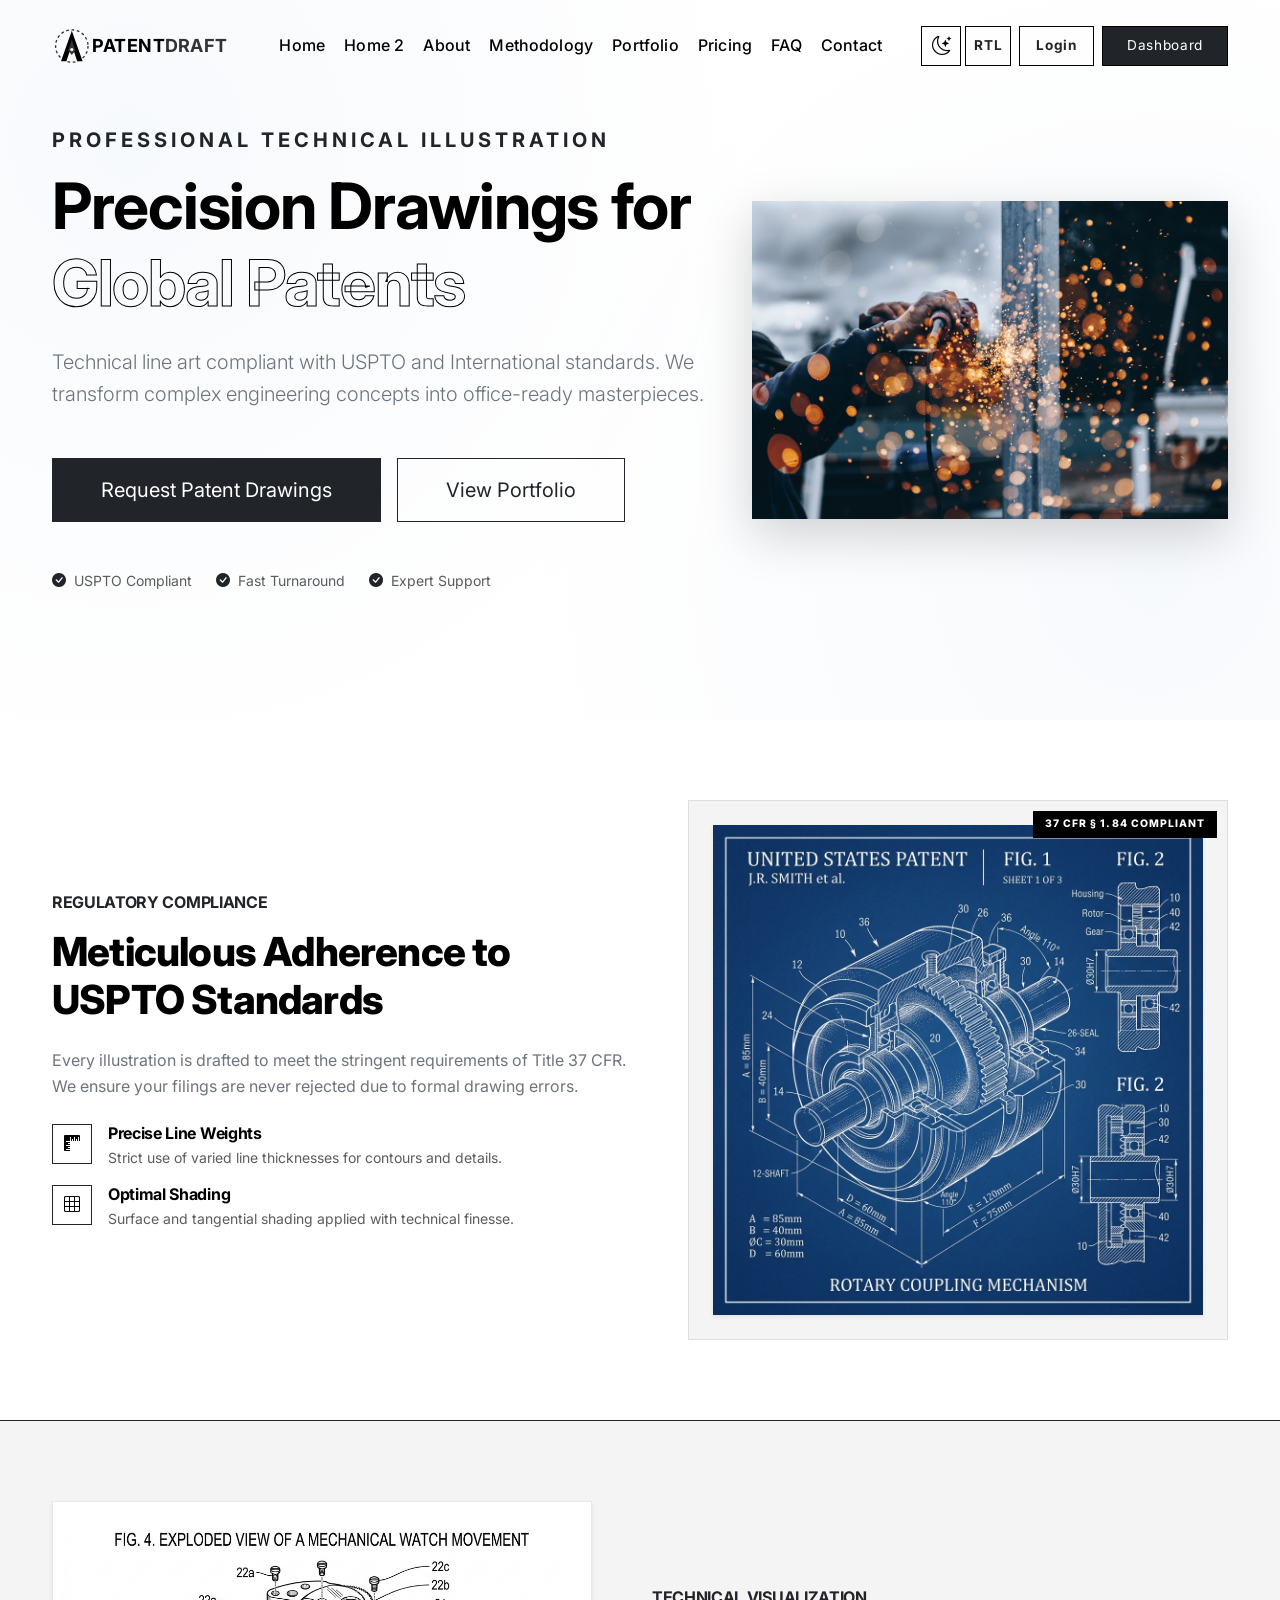
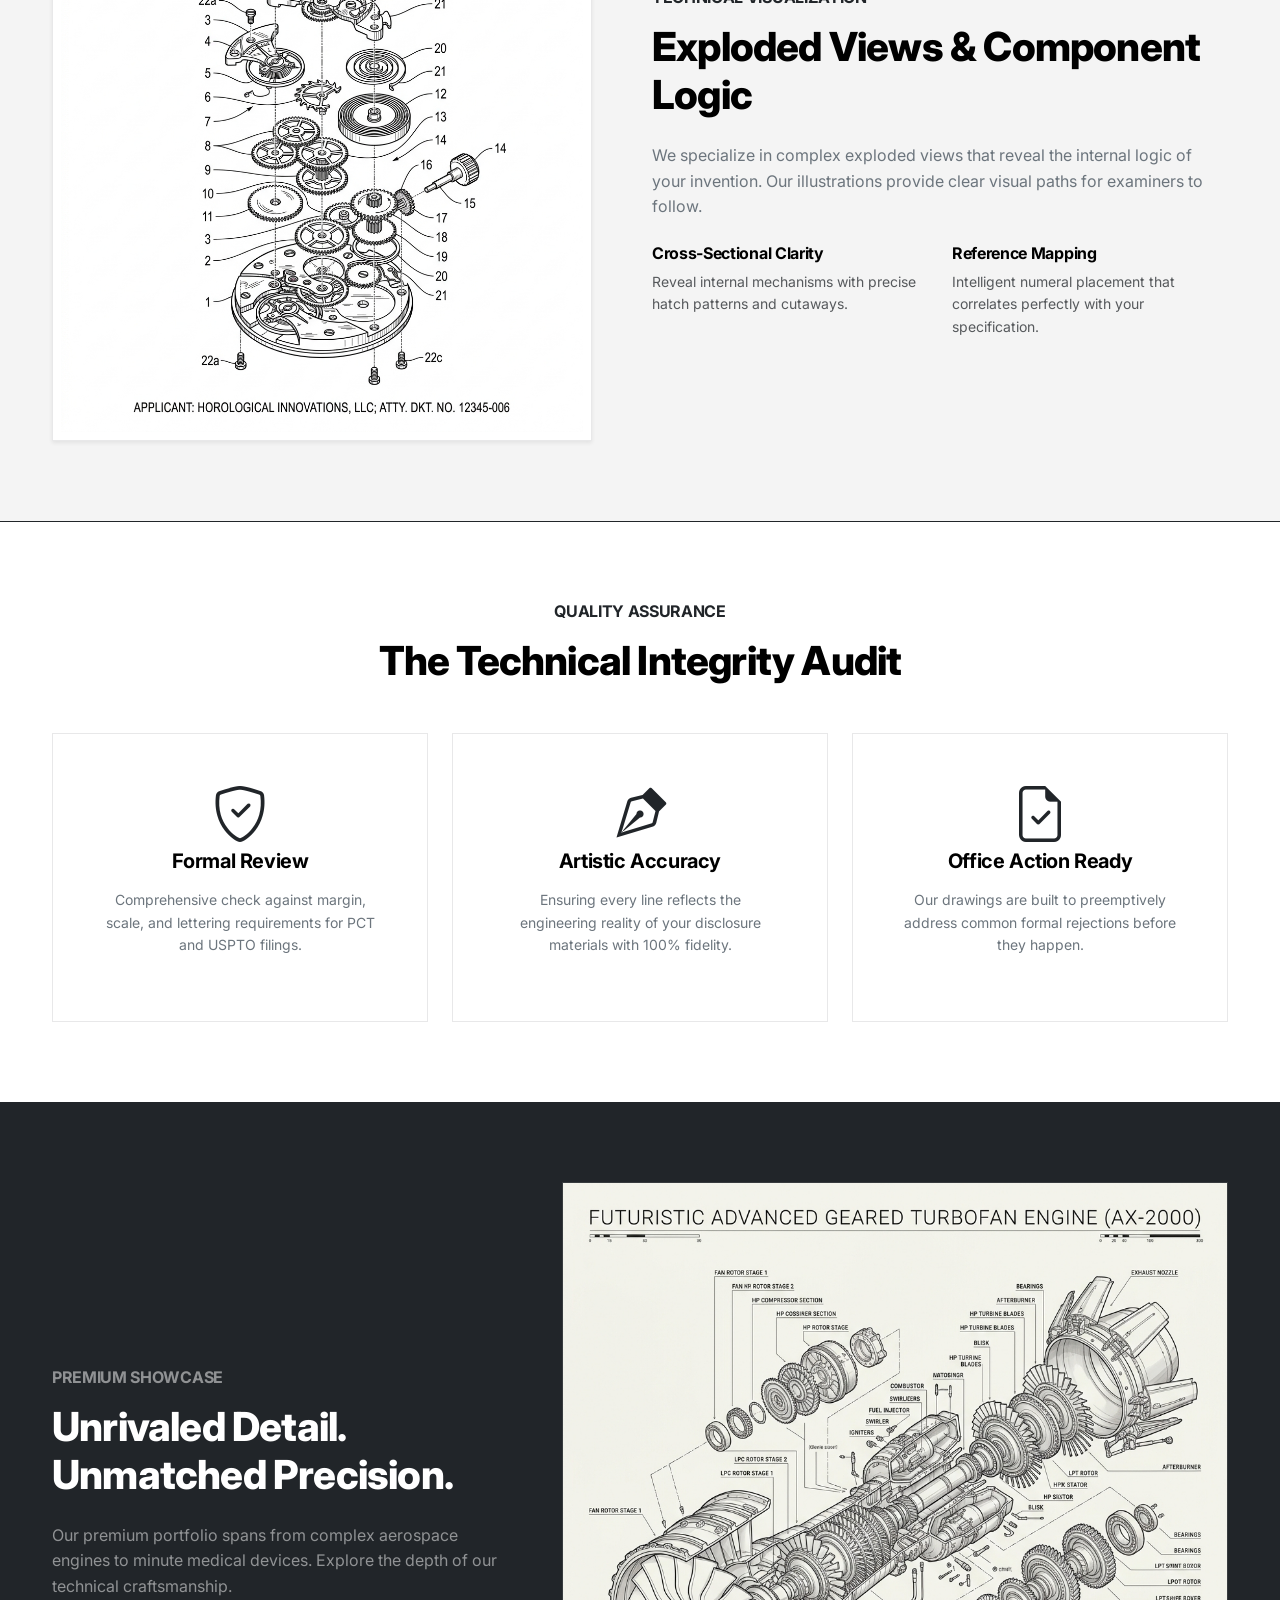
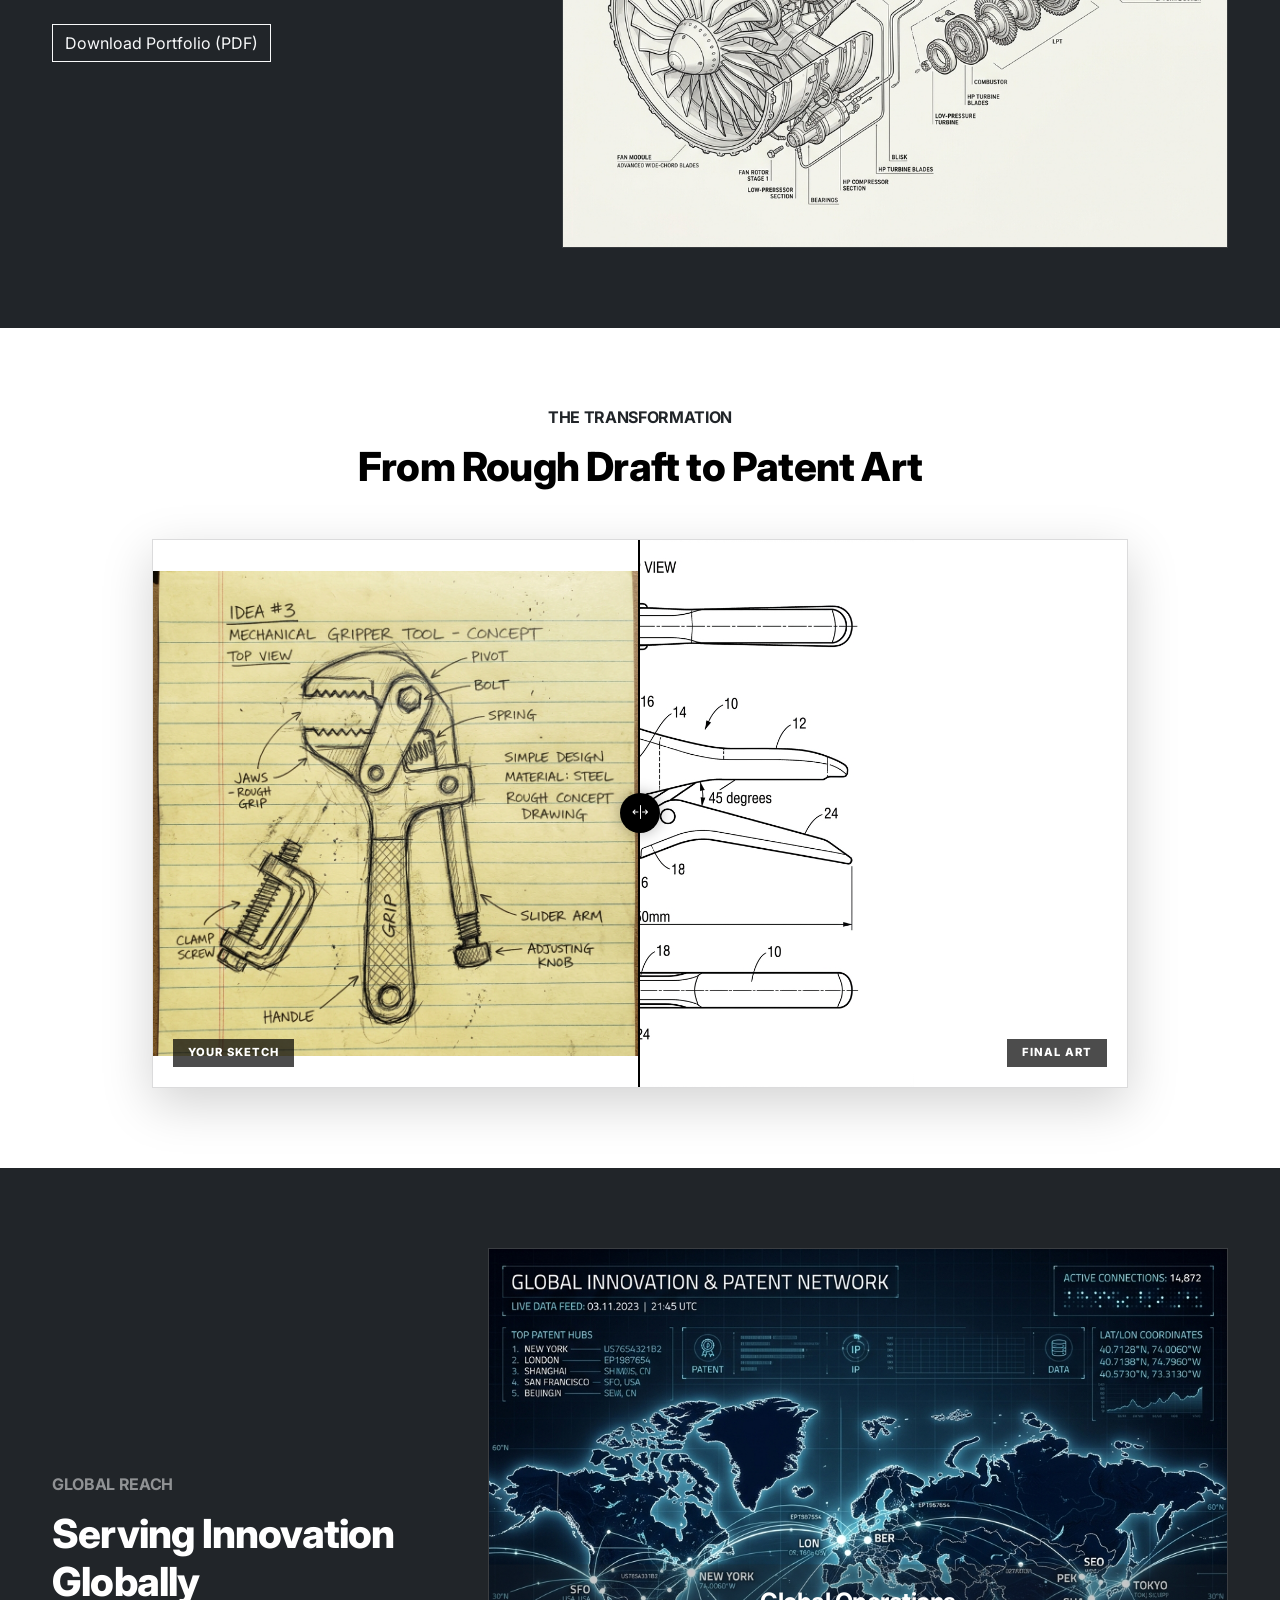
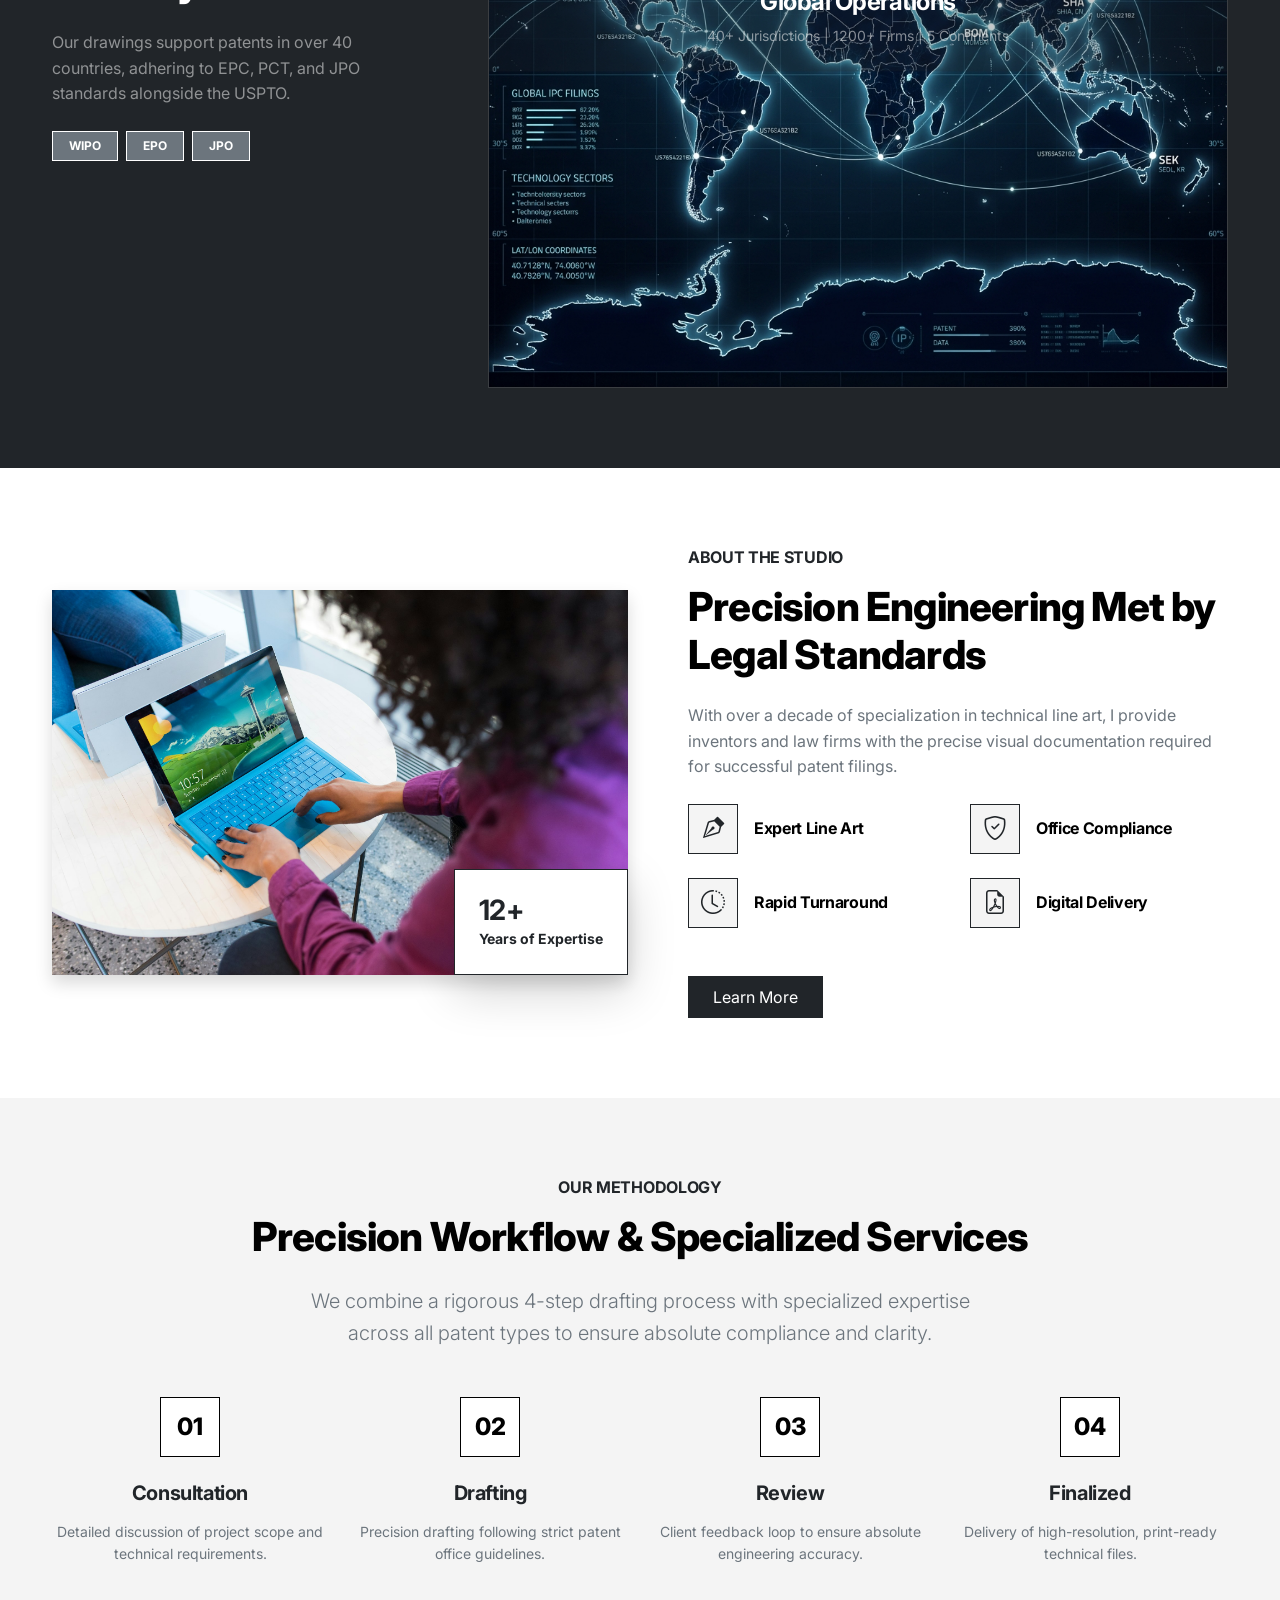
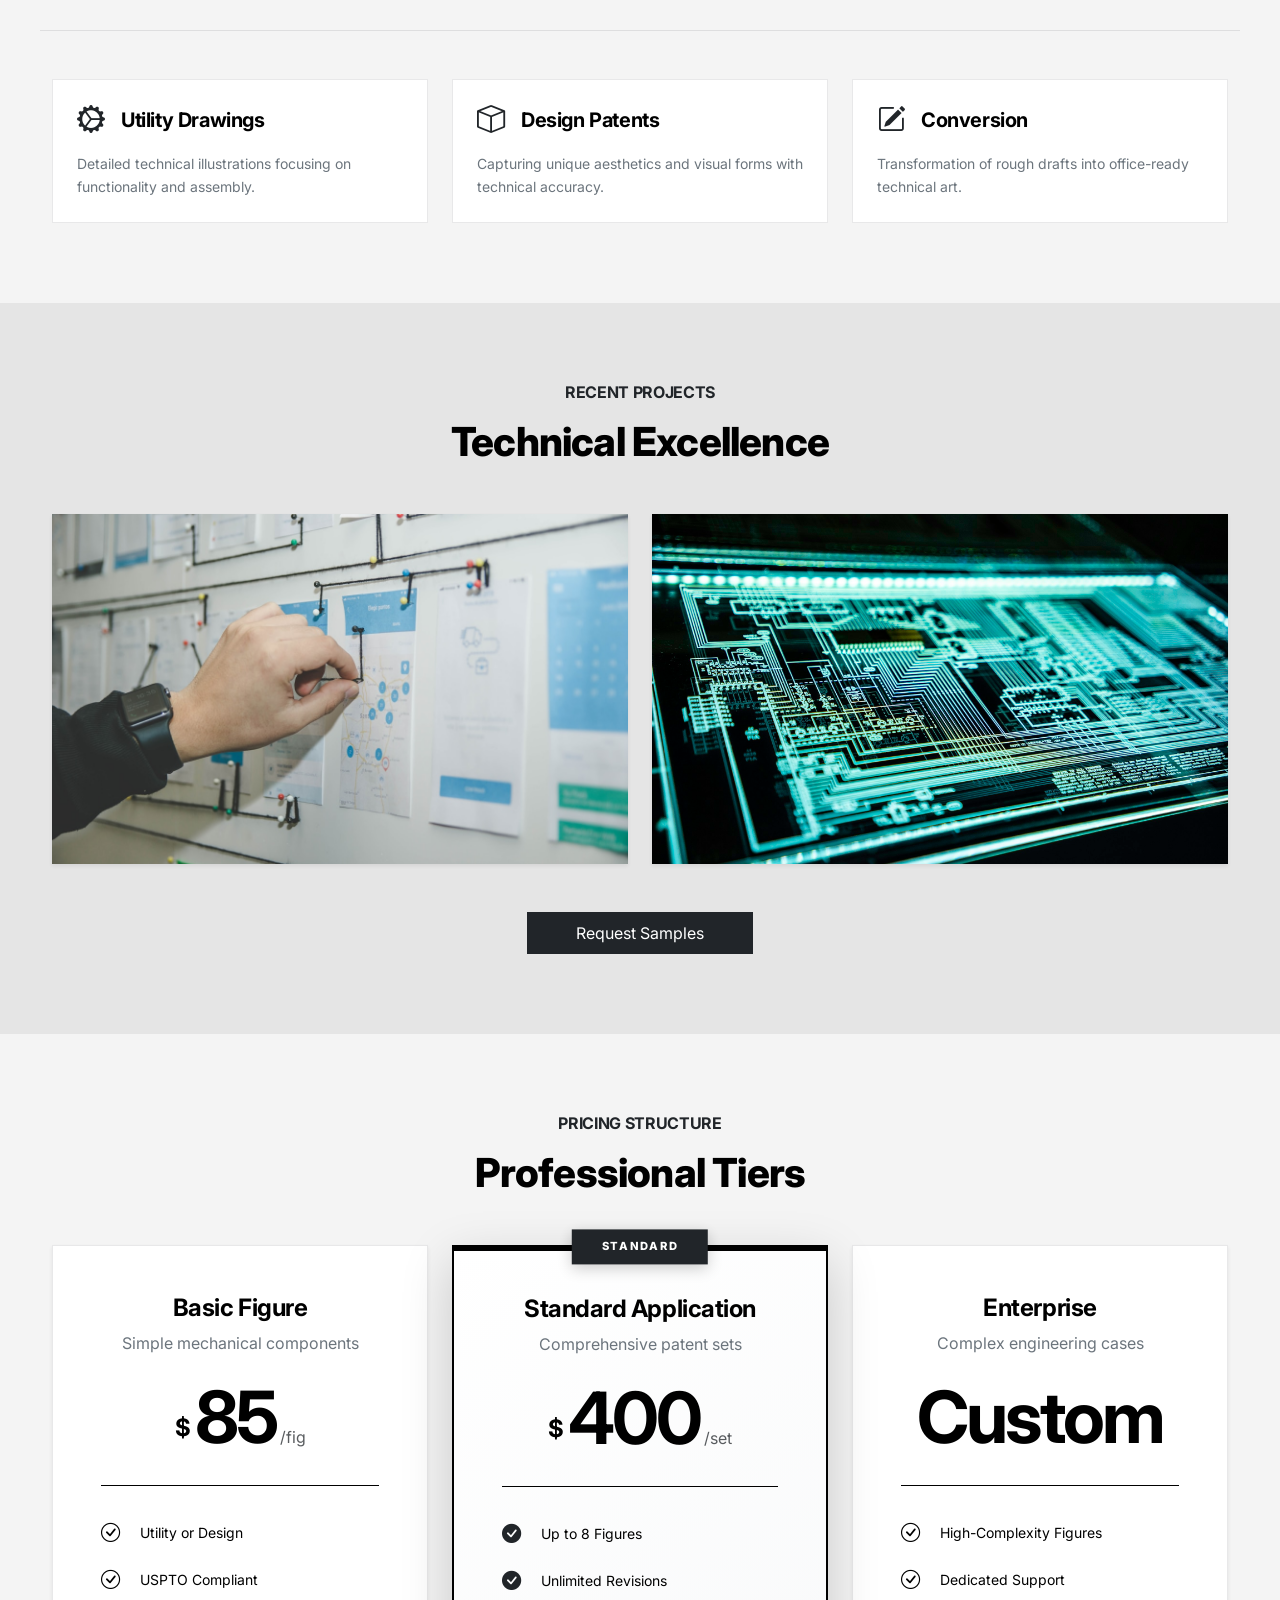
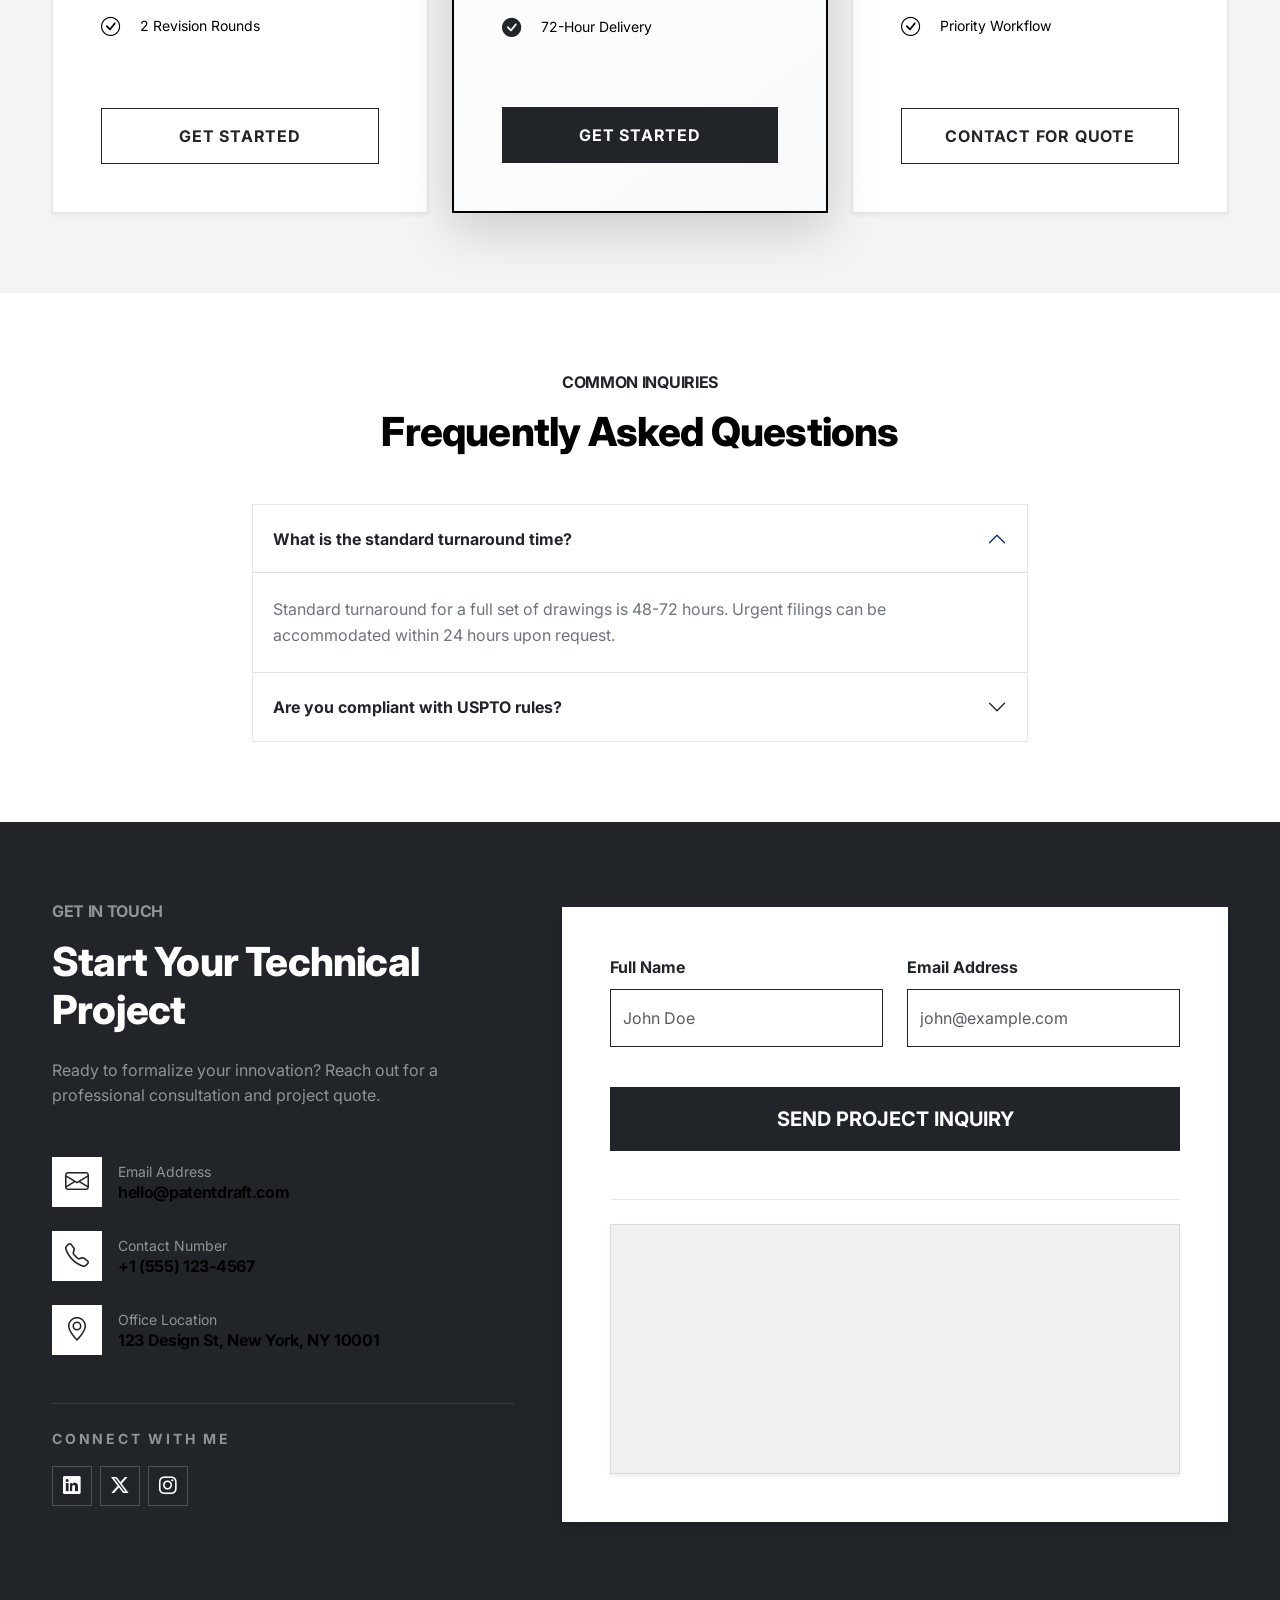
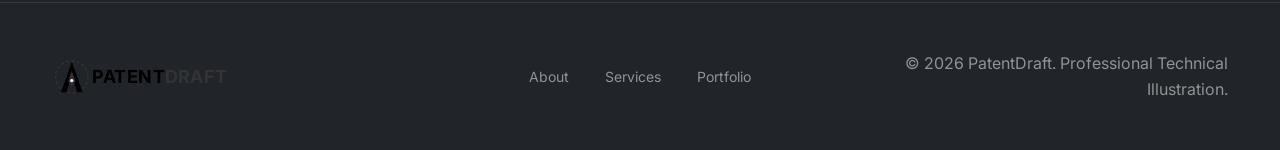
==== index.html @ 857a3072 "70centCreated" ====
<!DOCTYPE html>
<html lang="en">

<head>
    <meta charset="UTF-8">
    <meta name="viewport" content="width=device-width, initial-scale=1.0">
    <title>Precision Patent Illustration | Professional Patent Drawings & Utility Art</title>
    <meta name="description"
        content="Professional patent illustration services for inventors, attorneys, and startups. USPTO-compliant utility and design patent drawings with technical precision.">

    <!-- Bootstrap 5 CSS -->
    <link href="https://cdn.jsdelivr.net/npm/bootstrap@5.3.2/dist/css/bootstrap.min.css" rel="stylesheet">
    <!-- Bootstrap Icons -->
    <link rel="stylesheet" href="https://cdn.jsdelivr.net/npm/bootstrap-icons@1.11.2/font/bootstrap-icons.min.css">
    <!-- Google Fonts - Inter -->
    <link rel="preconnect" href="https://fonts.googleapis.com">
    <link rel="preconnect" href="https://fonts.gstatic.com" crossorigin>
    <link href="https://fonts.googleapis.com/css2?family=Inter:wght@300;400;500;600;700;800&display=swap"
        rel="stylesheet">

    <!-- Custom CSS -->
    <link rel="stylesheet" href="style.css">
    <!-- Favicon -->
    <link rel="icon" type="image/svg+xml" href="favicon.svg">
</head>

<body data-bs-spy="scroll" data-bs-target="#mainNav" data-bs-offset="100">

    <!-- Navbar -->
    <nav id="mainNav" class="navbar navbar-expand-custom fixed-top transition-all">
        <div class="container">
            <a class="navbar-brand logo" href="#hero">
                <svg width="200" height="50" viewBox="0 0 200 50" fill="none" xmlns="http://www.w3.org/2000/svg"
                    dir="ltr">
                    <g transform="translate(0,2)">
                        <circle cx="22" cy="23" r="18" stroke="var(--logo-guide)" stroke-width="1.5"
                            stroke-dasharray="3 3" />
                        <path d="M22 6L10 40H16L22 22L28 40H34L22 6Z" fill="var(--logo-shape)" />
                        <path d="M22 16L18 28L22 33L26 28L22 16Z" fill="var(--logo-nib)" />
                        <circle cx="22" cy="27" r="1.8" fill="var(--logo-dot)" />
                    </g>
                    <text x="44" y="32" font-family="Inter, Arial, sans-serif" font-size="20" font-weight="700"
                        letter-spacing="0.5" fill="var(--logo-text-1)">PATENT</text>
                    <text x="125" y="32" font-family="Inter, Arial, sans-serif" font-size="20" font-weight="700"
                        letter-spacing="0.5" fill="var(--logo-text-2)">DRAFT</text>
                </svg>
            </a>
            <button class="navbar-toggler border-0" type="button" data-bs-toggle="offcanvas"
                data-bs-target="#offcanvasNavbar" aria-controls="offcanvasNavbar">
                <span class="navbar-toggler-icon"></span>
            </button>
            <div class="offcanvas offcanvas-end" tabindex="-1" id="offcanvasNavbar"
                aria-labelledby="offcanvasNavbarLabel">
                <div class="offcanvas-header">
                    <h5 class="offcanvas-title fw-bold" id="offcanvasNavbarLabel">Navigation</h5>
                    <div class="d-flex align-items-center gap-2 ms-auto me-3">
                        <button class="btn btn-sm btn-outline-dark rounded-0 px-2" id="themeToggleMobile"
                            title="Toggle Theme">
                            <i class="bi bi-moon-stars"></i>
                        </button>
                        <button class="btn btn-sm btn-outline-dark rounded-0 px-2 fw-bold" id="rtlToggleMobile"
                            title="Toggle Layout Direction">RTL</button>
                    </div>
                    <button type="button" class="btn-close" data-bs-dismiss="offcanvas" aria-label="Close"></button>
                </div>
                <div class="offcanvas-body align-items-center gap-lg-2">
                    <ul class="navbar-nav ms-auto">
                        <li class="nav-item"><a class="nav-link" href="#precision-std">Home</a></li>
                        <li class="nav-item"><a class="nav-link" href="#premium-exp">Home 2</a></li>
                        <li class="nav-item"><a class="nav-link" href="#about">About</a></li>
                        <li class="nav-item"><a class="nav-link" href="#methodology">Methodology</a></li>
                        <li class="nav-item"><a class="nav-link" href="#portfolio">Portfolio</a></li>
                        <li class="nav-item"><a class="nav-link" href="#pricing">Pricing</a></li>
                        <li class="nav-item"><a class="nav-link" href="#faq">FAQ</a></li>
                        <li class="nav-item"><a class="nav-link" href="#contact">Contact</a></li>
                    </ul>
                    <div class="d-flex flex-column flex-lg-row gap-2 mt-4 mt-lg-0 ms-lg-auto">
                        <div class="d-none d-desktop-only align-items-center gap-1">
                            <button class="btn btn-outline-dark rounded-0 px-2" id="themeToggle" title="Toggle Theme">
                                <i class="bi bi-moon-stars"></i>
                            </button>
                            <button class="btn btn-outline-dark rounded-0 px-2 fw-bold" id="rtlToggle"
                                title="Toggle Layout Direction">RTL</button>
                        </div>
                        <a href="login.html" class="btn btn-outline-dark px-3 rounded-0 fw-bold">Login</a>
                        <a href="dashboard.html" class="btn btn-dark px-4 rounded-0">Dashboard</a>
                    </div>
                </div>
            </div>
        </div>
    </nav>

    <!-- Hero Section -->
    <header id="hero" class="hero-section d-flex align-items-center bg-white">
        <div class="container">
            <div class="row align-items-center">
                <div class="col-lg-7 text-center text-lg-start">
                    <h5 class="text-dark text-uppercase fw-bold tracking-widest mb-3 animate-fade-in">Professional
                        Technical Illustration</h5>
                    <h1 class="display-3 fw-bold mb-4 animate-slide-up">Precision Drawings for <span
                            class="text-outline">Global Patents</span></h1>
                    <p class="lead mb-5 text-secondary animate-fade-in-delay">Technical line art compliant with USPTO
                        and International standards. We transform complex engineering concepts into office-ready
                        masterpieces.</p>
                    <div
                        class="d-flex flex-column flex-sm-row justify-content-center justify-content-lg-start gap-3 animate-slide-up-delay">
                        <a href="#contact" class="btn btn-dark btn-lg px-5 py-3 rounded-0">Request Patent Drawings</a>
                        <a href="#portfolio" class="btn btn-outline-dark btn-lg px-5 py-3 rounded-0">View Portfolio</a>
                    </div>
                    <div
                        class="mt-5 d-flex align-items-center justify-content-center justify-content-lg-start gap-4 text-muted animate-fade-in-long">
                        <small><i class="bi bi-check-circle-fill text-dark me-2"></i>USPTO Compliant</small>
                        <small><i class="bi bi-check-circle-fill text-dark me-2"></i>Fast Turnaround</small>
                        <small><i class="bi bi-check-circle-fill text-dark me-2"></i>Expert Support</small>
                    </div>
                </div>
                <div class="col-lg-5 mt-5 mt-lg-0 d-none d-lg-block animate-float">
                    <div class="hero-visual-wrapper position-relative">
                        <div class="hero-visual-circle"></div>
                        <img src="assets/img/hero.jpg" alt="Technical Illustration"
                            class="img-fluid rounded-0 shadow-lg hero-img">
                    </div>
                </div>
            </div>
        </div>
    </header>

    <!-- Home Block (Precision Standards) -->
    <div id="precision-std">
        <!-- USPTO Standards Explorer -->
        <section id="standards" class="section-padding bg-white">
            <div class="container">
                <div class="row align-items-center">
                    <div class="col-lg-6 mb-5 mb-lg-0">
                        <h6 class="text-dark text-uppercase fw-bold mb-3">Regulatory Compliance</h6>
                        <h2 class="section-title mb-4">Meticulous Adherence to USPTO Standards</h2>
                        <p class="text-secondary mb-4">Every illustration is drafted to meet the stringent requirements of
                            Title 37 CFR. We ensure your filings are never rejected due to formal drawing errors.</p>
                        <ul class="list-unstyled">
                            <li class="mb-3 d-flex align-items-start gap-3">
                                <div class="icon-box-sm border border-dark"><i class="bi bi-rulers"></i></div>
                                <div>
                                    <h6 class="fw-bold mb-1">Precise Line Weights</h6>
                                    <p class="small text-muted mb-0">Strict use of varied line thicknesses for contours and
                                        details.</p>
                                </div>
                            </li>
                            <li class="mb-3 d-flex align-items-start gap-3">
                                <div class="icon-box-sm border border-dark"><i class="bi bi-grid-3x3"></i></div>
                                <div>
                                    <h6 class="fw-bold mb-1">Optimal Shading</h6>
                                    <p class="small text-muted mb-0">Surface and tangential shading applied with technical
                                        finesse.</p>
                                </div>
                            </li>
                        </ul>
                    </div>
                    <div class="col-lg-6 ps-lg-5">
                        <div class="standards-visual p-4 bg-light border border-dark border-opacity-10 position-relative">
                            <img src="assets/img/uspto-standards.png" alt="USPTO Standards" class="img-fluid shadow-sm">
                            <div class="standards-label">37 CFR § 1.84 COMPLIANT</div>
                        </div>
                    </div>
                </div>
            </div>
        </section>

        <!-- Interactive Component Breakdown -->
        <section id="breakdown" class="section-padding bg-light border-top border-dark border-opacity-5">
            <div class="container">
                <div class="row align-items-center flex-row-reverse">
                    <div class="col-lg-6 mb-5 mb-lg-0">
                        <h6 class="text-dark text-uppercase fw-bold mb-3">Technical Visualization</h6>
                        <h2 class="section-title mb-4">Exploded Views & Component Logic</h2>
                        <p class="text-secondary mb-4">We specialize in complex exploded views that reveal the internal
                            logic of your invention. Our illustrations provide clear visual paths for examiners to follow.
                        </p>
                        <div class="row g-4">
                            <div class="col-sm-6">
                                <h5 class="fw-bold h6 mb-2">Cross-Sectional Clarity</h5>
                                <p class="small text-muted">Reveal internal mechanisms with precise hatch patterns and
                                    cutaways.</p>
                            </div>
                            <div class="col-sm-6">
                                <h5 class="fw-bold h6 mb-2">Reference Mapping</h5>
                                <p class="small text-muted">Intelligent numeral placement that correlates perfectly with
                                    your specification.</p>
                            </div>
                        </div>
                    </div>
                    <div class="col-lg-6 pe-lg-5">
                        <div class="breakdown-visual p-2 bg-white border border-dark border-opacity-10 shadow-sm">
                            <img src="assets/img/exploded-view.png" alt="Component Breakdown" class="img-fluid">
                        </div>
                    </div>
                </div>
            </div>
        </section>

        <!-- Technical Integrity Audit -->
        <section id="integrity" class="section-padding bg-white border-top border-dark border-opacity-5">
            <div class="container">
                <div class="text-center mb-5">
                    <h6 class="text-dark text-uppercase fw-bold mb-3">Quality Assurance</h6>
                    <h2 class="section-title">The Technical Integrity Audit</h2>
                </div>
                <div class="row g-4">
                    <div class="col-md-4">
                        <div class="integrity-card p-5 border border-dark border-opacity-10 text-center h-100">
                            <i class="bi bi-shield-check display-4 mb-4 text-dark"></i>
                            <h5 class="fw-bold mb-3">Formal Review</h5>
                            <p class="text-secondary small">Comprehensive check against margin, scale, and lettering
                                requirements for PCT and USPTO filings.</p>
                        </div>
                    </div>
                    <div class="col-md-4">
                        <div class="integrity-card p-5 border border-dark border-opacity-10 text-center h-100">
                            <i class="bi bi-vector-pen display-4 mb-4 text-dark"></i>
                            <h5 class="fw-bold mb-3">Artistic Accuracy</h5>
                            <p class="text-secondary small">Ensuring every line reflects the engineering reality of your
                                disclosure materials with 100% fidelity.</p>
                        </div>
                    </div>
                    <div class="col-md-4">
                        <div class="integrity-card p-5 border border-dark border-opacity-10 text-center h-100">
                            <i class="bi bi-file-earmark-check display-4 mb-4 text-dark"></i>
                            <h5 class="fw-bold mb-3">Office Action Ready</h5>
                            <p class="text-secondary small">Our drawings are built to preemptively address common formal
                                rejections before they happen.</p>
                        </div>
                    </div>
                </div>
            </div>
        </section>
    </div>

    <!-- Home 2 Block (Premium Experience) -->
    <div id="premium-exp">
        <!-- Immersive Technical Gallery -->
        <section id="gallery" class="section-padding bg-dark text-white overflow-hidden">
            <div class="container">
                <div class="row align-items-center g-5">
                    <div class="col-lg-5">
                        <h6 class="text-white-50 text-uppercase fw-bold mb-3">Premium Showcase</h6>
                        <h2 class="section-title text-white mb-4">Unrivaled Detail. Unmatched Precision.</h2>
                        <p class="text-white-50 mb-4">Our premium portfolio spans from complex aerospace engines to minute
                            medical devices. Explore the depth of our technical craftsmanship.</p>
                        <a href="#contact" class="btn btn-outline-light rounded-0">Download Portfolio (PDF)</a>
                    </div>
                    <div class="col-lg-7">
                        <div class="gallery-wrapper position-relative">
                            <div class="gallery-scroller d-flex gap-4">
                                <div class="gallery-item-premium">
                                    <img src="assets/img/gallery-hero.png" alt="Detail 1"
                                        class="img-fluid border border-white border-opacity-10">
                                </div>
                            </div>
                        </div>
                    </div>
                </div>
            </div>
        </section>

        <!-- Draft-to-Digital Slider -->
        <section class="section-padding bg-white">
            <div class="container">
                <div class="text-center mb-5">
                    <h6 class="text-dark text-uppercase fw-bold mb-3">The Transformation</h6>
                    <h2 class="section-title">From Rough Draft to Patent Art</h2>
                </div>
                <div class="row justify-content-center">
                    <div class="col-lg-10">
                        <div
                            class="comparison-container position-relative overflow-hidden shadow-lg border border-dark border-opacity-10">
                            <div class="comparison-after">
                                <img src="assets/img/draft-final.png" alt="Final Art">
                                <div class="comparison-label-after">FINAL ART</div>
                            </div>
                            <div class="comparison-before">
                                <img src="assets/img/draft-sketch.png" alt="Rough Sketch">
                                <div class="comparison-label-before">YOUR SKETCH</div>
                            </div>
                            <div class="comparison-slider">
                                <div class="comparison-handle"><i class="bi bi-arrows-expand-vertical"></i></div>
                            </div>
                        </div>
                    </div>
                </div>
            </div>
        </section>

        <!-- Global Impact Map -->
        <section class="section-padding bg-dark text-white">
            <div class="container">
                <div class="row align-items-center">
                    <div class="col-lg-4">
                        <h6 class="text-white-50 text-uppercase fw-bold mb-3">Global Reach</h6>
                        <h2 class="section-title text-white mb-4">Serving Innovation Globally</h2>
                        <p class="text-white-50">Our drawings support patents in over 40 countries, adhering to EPC, PCT,
                            and JPO standards alongside the USPTO.</p>
                        <div class="d-flex flex-wrap gap-2 mt-4">
                            <span
                                class="badge bg-secondary border border-white border-opacity-20 rounded-0 px-3 py-2">WIPO</span>
                            <span
                                class="badge bg-secondary border border-white border-opacity-20 rounded-0 px-3 py-2">EPO</span>
                            <span
                                class="badge bg-secondary border border-white border-opacity-20 rounded-0 px-3 py-2">JPO</span>
                        </div>
                    </div>
                    <div class="col-lg-8 ps-lg-5">
                        <div
                            class="world-map-visual position-relative overflow-hidden border border-white border-opacity-10 rounded-0">
                            <img src="assets/img/global-reach.png" alt="Global Reach Map" class="img-fluid w-100">
                            <div class="position-absolute top-50 start-50 translate-middle text-center w-100 p-4 bg-dark bg-opacity-25 backdrop-blur-sm">
                                <h4 class="fw-bold text-white mb-2">Global Operations</h4>
                                <p class="small text-white-50 mb-0">40+ Jurisdictions | 1200+ Firms | 5 Continents</p>
                            </div>
                        </div>
                    </div>
                </div>
            </div>
        </section>
    </div>

    <!-- About Section -->
    <section id="about" class="section-padding bg-white">
        <div class="container">
            <div class="row align-items-center">
                <div class="col-lg-6 mb-5 mb-lg-0">
                    <div class="position-relative">
                        <img src="assets/img/about.jpg" alt="Professional Studio" class="img-fluid rounded-0 shadow">
                        <div
                            class="about-experience shadow-lg p-4 bg-white border border-dark rounded-0 position-absolute bottom-0 end-0 transform-translate-middle d-none d-md-block">
                            <h3 class="fw-bold mb-0 text-dark">12+</h3>
                            <p class="mb-0 text-dark fw-bold small">Years of Expertise</p>
                        </div>
                    </div>
                </div>
                <div class="col-lg-6 ps-lg-5">
                    <h6 class="text-dark text-uppercase fw-bold mb-3">About the Studio</h6>
                    <h2 class="section-title mb-4">Precision Engineering Met by Legal Standards</h2>
                    <p class="text-secondary mb-4">With over a decade of specialization in technical line art, I provide
                        inventors and law firms with the precise visual documentation required for successful patent
                        filings.</p>
                    <div class="row g-4 mb-5">
                        <div class="col-sm-6">
                            <div class="d-flex align-items-center gap-3">
                                <div class="icon-box bg-light text-dark border border-dark">
                                    <i class="bi bi-vector-pen"></i>
                                </div>
                                <h6 class="mb-0 fw-bold">Expert Line Art</h6>
                            </div>
                        </div>
                        <div class="col-sm-6">
                            <div class="d-flex align-items-center gap-3">
                                <div class="icon-box bg-light text-dark border border-dark">
                                    <i class="bi bi-shield-check"></i>
                                </div>
                                <h6 class="mb-0 fw-bold">Office Compliance</h6>
                            </div>
                        </div>
                        <div class="col-sm-6">
                            <div class="d-flex align-items-center gap-3">
                                <div class="icon-box bg-light text-dark border border-dark">
                                    <i class="bi bi-clock-history"></i>
                                </div>
                                <h6 class="mb-0 fw-bold">Rapid Turnaround</h6>
                            </div>
                        </div>
                        <div class="col-sm-6">
                            <div class="d-flex align-items-center gap-3">
                                <div class="icon-box bg-light text-dark border border-dark">
                                    <i class="bi bi-file-earmark-pdf"></i>
                                </div>
                                <h6 class="mb-0 fw-bold">Digital Delivery</h6>
                            </div>
                        </div>
                    </div>
                    <a href="#contact" class="btn btn-dark px-4 py-2 rounded-0">Learn More</a>
                </div>
            </div>
        </div>
    </section>

    <!-- Methodology Section (Combined Services & Process) -->
    <section id="methodology" class="section-padding bg-light">
        <div class="container">
            <div class="text-center mb-5">
                <h6 class="text-dark text-uppercase fw-bold mb-3">Our Methodology</h6>
                <h2 class="section-title mb-4">Precision Workflow & Specialized Services</h2>
                <p class="text-secondary lead mx-auto" style="max-width: 700px;">We combine a rigorous 4-step drafting
                    process with specialized expertise across all patent types to ensure absolute compliance and
                    clarity.</p>
            </div>

            <!-- Workflow Steps -->
            <div class="row g-4 mb-5 pb-5 border-bottom border-dark border-opacity-10">
                <div class="col-md-6 col-lg-3">
                    <div class="process-card text-center">
                        <div class="process-number mb-4 mx-auto">01</div>
                        <h5 class="fw-bold mb-3 text-dark">Consultation</h5>
                        <p class="text-secondary small">Detailed discussion of project scope and technical requirements.
                        </p>
                    </div>
                </div>
                <div class="col-md-6 col-lg-3">
                    <div class="process-card text-center">
                        <div class="process-number mb-4 mx-auto">02</div>
                        <h5 class="fw-bold mb-3 text-dark">Drafting</h5>
                        <p class="text-secondary small">Precision drafting following strict patent office guidelines.
                        </p>
                    </div>
                </div>
                <div class="col-md-6 col-lg-3">
                    <div class="process-card text-center">
                        <div class="process-number mb-4 mx-auto">03</div>
                        <h5 class="fw-bold mb-3 text-dark">Review</h5>
                        <p class="text-secondary small">Client feedback loop to ensure absolute engineering accuracy.
                        </p>
                    </div>
                </div>
                <div class="col-md-6 col-lg-3">
                    <div class="process-card text-center">
                        <div class="process-number mb-4 mx-auto">04</div>
                        <h5 class="fw-bold mb-3 text-dark">Finalized</h5>
                        <p class="text-secondary small">Delivery of high-resolution, print-ready technical files.</p>
                    </div>
                </div>
            </div>

            <!-- Service Categories -->
            <div class="row g-4">
                <div class="col-md-4">
                    <div class="service-card p-4 bg-white h-100 border border-dark border-opacity-10">
                        <div class="d-flex align-items-center gap-3 mb-3">
                            <i class="bi bi-gear-wide-connected h3 mb-0 text-dark"></i>
                            <h5 class="fw-bold mb-0">Utility Drawings</h5>
                        </div>
                        <p class="text-secondary small mb-0">Detailed technical illustrations focusing on functionality
                            and assembly.</p>
                    </div>
                </div>
                <div class="col-md-4">
                    <div class="service-card p-4 bg-white h-100 border border-dark border-opacity-10">
                        <div class="d-flex align-items-center gap-3 mb-3">
                            <i class="bi bi-box h3 mb-0 text-dark"></i>
                            <h5 class="fw-bold mb-0">Design Patents</h5>
                        </div>
                        <p class="text-secondary small mb-0">Capturing unique aesthetics and visual forms with technical
                            accuracy.</p>
                    </div>
                </div>
                <div class="col-md-4">
                    <div class="service-card p-4 bg-white h-100 border border-dark border-opacity-10">
                        <div class="d-flex align-items-center gap-3 mb-3">
                            <i class="bi bi-pencil-square h3 mb-0 text-dark"></i>
                            <h5 class="fw-bold mb-0">Conversion</h5>
                        </div>
                        <p class="text-secondary small mb-0">Transformation of rough drafts into office-ready technical
                            art.</p>
                    </div>
                </div>
            </div>
        </div>
    </section>

    <!-- Portfolio Section -->
    <section id="portfolio" class="section-padding bg-gray-deep">
        <div class="container text-center">
            <h6 class="text-dark text-uppercase fw-bold mb-3">Recent Projects</h6>
            <h2 class="section-title mb-5">Technical Excellence</h2>
            <div class="row g-4">
                <div class="col-md-6">
                    <div class="portfolio-item rounded-0 overflow-hidden shadow-sm position-relative">
                        <img src="assets/img/portfolio1.jpg" alt="Technical Drawing" class="img-fluid portfolio-img">
                        <div class="portfolio-overlay d-flex flex-column justify-content-end p-4 text-start">
                            <h5 class="text-white fw-bold mb-1">Precision Assembly Logic</h5>
                            <p class="text-white-50 small mb-0">Utility Patent Illustration</p>
                        </div>
                    </div>
                </div>
                <div class="col-md-6">
                    <div class="portfolio-item rounded-0 overflow-hidden shadow-sm position-relative">
                        <img src="assets/img/portfolio2.jpg" alt="Digital Circuitry" class="img-fluid portfolio-img">
                        <div class="portfolio-overlay d-flex flex-column justify-content-end p-4 text-start">
                            <h5 class="text-white fw-bold mb-1">Advanced Microcircuit Housing</h5>
                            <p class="text-white-50 small mb-0">Design Patent Illustration</p>
                        </div>
                    </div>
                </div>
            </div>
            <div class="mt-5">
                <a href="#contact" class="btn btn-dark px-5 py-2 rounded-0">Request Samples</a>
            </div>
        </div>
    </section>



    <section id="pricing" class="section-padding bg-light">
        <div class="container text-center">
            <h6 class="text-dark text-uppercase fw-bold mb-3">Pricing Structure</h6>
            <h2 class="section-title mb-5">Professional Tiers</h2>
            <div class="row g-4">
                <div class="col-xl-4">
                    <div
                        class="pricing-card p-5 bg-white rounded-0 shadow-sm h-100 d-flex flex-column border border-dark border-opacity-10 pricing-basic">
                        <h4 class="fw-bold mb-2">Basic Figure</h4>
                        <p class="text-secondary mb-4">Simple mechanical components</p>
                        <div class="price mb-4">
                            <span class="currency h4 fw-bold">$</span>
                            <span class="amount display-4 fw-bold">85</span>
                            <span class="period text-muted">/fig</span>
                        </div>
                        <ul class="list-unstyled text-start mb-5 small">
                            <li class="mb-3"><i class="bi bi-check-circle me-2"></i>Utility or Design</li>
                            <li class="mb-3"><i class="bi bi-check-circle me-2"></i>USPTO Compliant</li>
                            <li class="mb-3"><i class="bi bi-check-circle me-2"></i>2 Revision Rounds</li>
                        </ul>
                        <a href="#contact" class="btn btn-outline-dark rounded-0 mt-auto">Get Started</a>
                    </div>
                </div>
                <div class="col-xl-4">
                    <div
                        class="pricing-card p-5 bg-white rounded-0 shadow-lg h-100 d-flex flex-column border border-dark border-2 position-relative pricing-featured">
                        <div
                            class="badge bg-dark position-absolute top-0 start-50 translate-middle px-4 py-2 rounded-0">
                            Standard</div>
                        <h4 class="fw-bold mb-2">Standard Application</h4>
                        <p class="text-secondary mb-4">Comprehensive patent sets</p>
                        <div class="price mb-4">
                            <span class="currency h4 fw-bold">$</span>
                            <span class="amount display-4 fw-bold">400</span>
                            <span class="period text-muted">/set</span>
                        </div>
                        <ul class="list-unstyled text-start mb-5 small">
                            <li class="mb-3"><i class="bi bi-check-circle-fill me-2 text-dark"></i>Up to 8 Figures</li>
                            <li class="mb-3"><i class="bi bi-check-circle-fill me-2 text-dark"></i>Unlimited Revisions
                            </li>
                            <li class="mb-3"><i class="bi bi-check-circle-fill me-2 text-dark"></i>72-Hour Delivery</li>
                        </ul>
                        <a href="#contact" class="btn btn-dark rounded-0 mt-auto">Get Started</a>
                    </div>
                </div>
                <div class="col-xl-4">
                    <div
                        class="pricing-card p-5 bg-white rounded-0 shadow-sm h-100 d-flex flex-column border border-dark border-opacity-10 pricing-enterprise">
                        <h4 class="fw-bold mb-2">Enterprise</h4>
                        <p class="text-secondary mb-4">Complex engineering cases</p>
                        <div class="price mb-4">
                            <span class="amount fw-bold h2">Custom</span>
                        </div>
                        <ul class="list-unstyled text-start mb-5 small">
                            <li class="mb-3"><i class="bi bi-check-circle me-2"></i>High-Complexity Figures</li>
                            <li class="mb-3"><i class="bi bi-check-circle me-2"></i>Dedicated Support</li>
                            <li class="mb-3"><i class="bi bi-check-circle me-2"></i>Priority Workflow</li>
                        </ul>
                        <a href="#contact" class="btn btn-outline-dark rounded-0 mt-auto">Contact for Quote</a>
                    </div>
                </div>
            </div>
        </div>
    </section>

    <!-- FAQ Section -->
    <section id="faq" class="section-padding bg-white">
        <div class="container">
            <div class="text-center mb-5">
                <h6 class="text-dark text-uppercase fw-bold mb-3">Common Inquiries</h6>
                <h2 class="section-title mb-0">Frequently Asked Questions</h2>
            </div>
            <div class="row justify-content-center">
                <div class="col-lg-8">
                    <div class="accordion accordion-flush rounded-0 overflow-hidden border border-dark border-opacity-10"
                        id="accordionFAQ">
                        <div class="accordion-item">
                            <h2 class="accordion-header">
                                <button class="accordion-button fw-bold py-4 bg-white text-dark" type="button"
                                    data-bs-toggle="collapse" data-bs-target="#faq1">
                                    What is the standard turnaround time?
                                </button>
                            </h2>
                            <div id="faq1" class="accordion-collapse collapse show" data-bs-parent="#accordionFAQ">
                                <div class="accordion-body text-secondary py-4">
                                    Standard turnaround for a full set of drawings is 48-72 hours. Urgent filings can be
                                    accommodated within 24 hours upon request.
                                </div>
                            </div>
                        </div>
                        <div class="accordion-item">
                            <h2 class="accordion-header">
                                <button class="accordion-button collapsed fw-bold py-4 bg-white text-dark" type="button"
                                    data-bs-toggle="collapse" data-bs-target="#faq2">
                                    Are you compliant with USPTO rules?
                                </button>
                            </h2>
                            <div id="faq2" class="accordion-collapse collapse" data-bs-parent="#accordionFAQ">
                                <div class="accordion-body text-secondary py-4">
                                    Yes, all drawings strictly adhere to Title 37 of the CFR, including line weight,
                                    shading, font sizes, and margin requirements.
                                </div>
                            </div>
                        </div>
                    </div>
                </div>
            </div>
        </div>
    </section>

    <!-- Contact Section -->
    <section id="contact" class="section-padding bg-dark text-white">
        <div class="container">
            <div class="row g-5">
                <div class="col-lg-5">
                    <h6 class="text-white-50 text-uppercase fw-bold mb-3">Get in Touch</h6>
                    <h2 class="section-title text-white mb-4">Start Your Technical Project</h2>
                    <p class="text-white-50 mb-5">Ready to formalize your innovation? Reach out for a professional
                        consultation and project quote.</p>

                    <div class="d-flex align-items-center mb-4">
                        <div class="icon-box bg-white text-dark rounded-0 me-3">
                            <i class="bi bi-envelope"></i>
                        </div>
                        <div>
                            <p class="mb-0 text-white-50 small">Email Address</p>
                            <h6 class="mb-0 fw-bold">hello@patentdraft.com</h6>
                        </div>
                    </div>

                    <div class="d-flex align-items-center mb-4">
                        <div class="icon-box bg-white text-dark rounded-0 me-3">
                            <i class="bi bi-telephone"></i>
                        </div>
                        <div>
                            <p class="mb-0 text-white-50 small">Contact Number</p>
                            <h6 class="mb-0 fw-bold">+1 (555) 123-4567</h6>
                        </div>
                    </div>

                    <div class="d-flex align-items-center">
                        <div class="icon-box bg-white text-dark rounded-0 me-3">
                            <i class="bi bi-geo-alt"></i>
                        </div>
                        <div>
                            <p class="mb-0 text-white-50 small">Office Location</p>
                            <h6 class="mb-0 fw-bold">123 Design St, New York, NY 10001</h6>
                        </div>
                    </div>

                    <div class="mt-5 pt-4 border-top border-white border-opacity-10">
                        <p class="mb-3 text-white-50 small text-uppercase fw-bold tracking-widest">Connect with me</p>
                        <div class="d-flex gap-2">
                            <a href="#" class="social-icon text-white">
                                <i class="bi bi-linkedin"></i>
                            </a>
                            <a href="#" class="social-icon text-white">
                                <i class="bi bi-twitter-x"></i>
                            </a>
                            <a href="#" class="social-icon text-white">
                                <i class="bi bi-instagram"></i>
                            </a>
                        </div>
                    </div>
                </div>
                <div class="col-lg-7">
                    <div class="contact-form-wrapper bg-white p-5 rounded-0 shadow border-top border-5 border-dark">
                        <form id="contactForm">
                            <div class="row g-4">
                                <div class="col-md-6">
                                    <label class="form-label text-dark fw-bold">Full Name</label>
                                    <input type="text" class="form-control rounded-0 border-dark py-3"
                                        placeholder="John Doe" required>
                                </div>
                                <div class="col-md-6">
                                    <label class="form-label text-dark fw-bold">Email Address</label>
                                    <input type="email" class="form-control rounded-0 border-dark py-3"
                                        placeholder="john@example.com" required>
                                </div>
                                <div class="col-12">
                                    <button type="submit"
                                        class="btn btn-dark btn-lg w-100 py-3 rounded-0 mt-3 fw-bold">SEND PROJECT
                                        INQUIRY</button>
                                </div>
                            </div>
                        </form>

                        <div class="map-container mt-5 pt-4 border-top border-dark border-opacity-10">
                            <div class="map-wrapper shadow-sm overflow-hidden border border-dark border-opacity-10">
                                <iframe
                                    src="https://www.google.com/maps/embed?pb=!1m18!1m12!1m3!1d193595.15830869428!2d-74.119763973046!3d40.69766374874431!2m3!1f0!2f0!3f0!3m2!1i1024!2i768!4f13.1!3m3!1m2!1s0x89c24fa5d33f083b%3A0xc80b8f06e177fe62!2sNew%20York%2C%20NY%2C%20USA!5e0!3m2!1sen!2s!4v1715075000000!5m2!1sen!2s"
                                    width="100%" height="250" style="border:0;" allowfullscreen="" loading="lazy"
                                    referrerpolicy="no-referrer-when-downgrade"></iframe>
                            </div>
                        </div>
                    </div>
                </div>
            </div>
        </div>
    </section>

    <!-- Footer -->
    <footer class="py-5 bg-dark text-white-50 border-top border-secondary border-opacity-25">
        <div class="container">
            <div class="row align-items-center g-4">
                <div class="col-md-4 text-center text-md-start">
                    <a class="navbar-brand logo d-flex align-items-center justify-content-center justify-content-md-start"
                        href="#hero">
                        <svg width="200" height="50" viewBox="0 0 200 50" fill="none" xmlns="http://www.w3.org/2000/svg"
                            dir="ltr">
                            <g transform="translate(0,2)">
                                <circle cx="22" cy="23" r="18" stroke="var(--logo-guide)" stroke-width="1.5"
                                    stroke-dasharray="3 3" />
                                <path d="M22 6L10 40H16L22 22L28 40H34L22 6Z" fill="var(--logo-shape)" />
                                <path d="M22 16L18 28L22 33L26 28L22 16Z" fill="var(--logo-nib)" />
                                <circle cx="22" cy="27" r="1.8" fill="var(--logo-dot)" />
                            </g>
                            <text x="44" y="32" font-family="Inter, Arial, sans-serif" font-size="20" font-weight="700"
                                letter-spacing="0.5" fill="var(--logo-text-1)">PATENT</text>
                            <text x="125" y="32" font-family="Inter, Arial, sans-serif" font-size="20" font-weight="700"
                                letter-spacing="0.5" fill="var(--logo-text-2)">DRAFT</text>
                        </svg>
                    </a>
                </div>
                <div class="col-md-4 text-center">
                    <ul class="list-inline mb-0">
                        <li class="list-inline-item mx-3"><a href="#about"
                                class="text-decoration-none text-white-50 small">About</a></li>
                        <li class="list-inline-item mx-3"><a href="#services"
                                class="text-decoration-none text-white-50 small">Services</a></li>
                        <li class="list-inline-item mx-3"><a href="#portfolio"
                                class="text-decoration-none text-white-50 small">Portfolio</a></li>
                    </ul>
                </div>
                <div class="col-md-4 text-center text-md-end">
                    <p class="mb-0 x-small">&copy; 2026 PatentDraft. Professional Technical Illustration.</p>
                </div>
            </div>
        </div>
    </footer>

    <!-- Back to Top Button -->
    <button id="backToTop" class="back-to-top" title="Back to Top">
        <i class="bi bi-arrow-up"></i>
    </button>

    <!-- Bootstrap 5 JS Bundle -->
    <script src="https://cdn.jsdelivr.net/npm/bootstrap@5.3.2/dist/js/bootstrap.bundle.min.js"></script>
    <!-- Custom JS -->
    <script src="script.js"></script>
    <script>
        // Comparison slider interaction
        document.addEventListener('DOMContentLoaded', () => {
            const container = document.querySelector('.comparison-container');
            const slider = document.querySelector('.comparison-slider');
            const before = document.querySelector('.comparison-before');

            if (container && slider && before) {
                container.addEventListener('mousemove', (e) => {
                    let rect = container.getBoundingClientRect();
                    let x = e.clientX - rect.left;
                    if (x < 0) x = 0;
                    if (x > rect.width) x = rect.width;
                    let percent = (x / rect.width) * 100;
                    slider.style.left = percent + '%';
                    before.style.width = percent + '%';
                });
            }
        });
    </script>
</body>

</html>
---- style.css ----
:root {
    --primary-color: #000000;
    --primary-hover: #333333;
    --dark-color: #000000;
    --light-bg: #f8f8f8;
    --gray-bg: #f4f4f4;
    --deep-gray-bg: #e5e5e5;
    --secondary-text: #1a1a1a;
    --white: #ffffff;
    --border-color: #000000;
    --transition: all 0.3s cubic-bezier(0.4, 0, 0.2, 1);
    --container-max-width: 1200px;
    --navbar-bg: rgba(255, 255, 255, 0.8);
    --logo-guide: #333333;
    --logo-shape: #000000;
    --logo-nib: #333333;
    --logo-dot: #FFFFFF;
    --logo-text-1: #000000;
    --logo-text-2: #333333;
}

[data-theme="dark"] {
    --primary-color: #ffffff;
    --primary-hover: #cccccc;
    --dark-color: #ffffff;
    --light-bg: #1a1a1a;
    --gray-bg: #121212;
    --deep-gray-bg: #2a2a2a;
    --secondary-text: #e0e0e0;
    --white: #121212;
    --border-color: rgba(255, 255, 255, 0.2);
    --navbar-bg: rgba(18, 18, 18, 0.8);
    --logo-guide: #CCCCCC;
    --logo-shape: #FFFFFF;
    --logo-nib: #CCCCCC;
    --logo-dot: #1A1A1A;
    --logo-text-1: #FFFFFF;
    --logo-text-2: #CCCCCC;
}

/* Global Styles */
body {
    font-family: 'Inter', sans-serif;
    color: var(--dark-color);
    line-height: 1.6;
    overflow-x: hidden;
    position: relative;
    background-color: var(--white);
}

h1,
h2,
h3,
h4,
h5,
h6 {
    font-weight: 800;
    letter-spacing: -0.02em;
    color: var(--dark-color);
}

.section-padding {
    padding: 80px 0;
}

.section-title {
    font-size: 2.5rem;
    font-weight: 800;
    margin-bottom: 1rem;
    position: relative;
}

.tracking-widest {
    letter-spacing: 0.2em;
}

@media (max-width: 768px) {
    .tracking-widest {
        letter-spacing: 0.1em;
    }
}

.tracking-tighter {
    letter-spacing: -0.05em;
}

.transition-all {
    transition: var(--transition);
}

.text-outline {
    -webkit-text-stroke: 1px var(--dark-color);
    color: transparent;
}

.hover-up:hover {
    transform: translateY(-10px);
}

/* Navbar */
.navbar {
    padding: 20px 0;
    background: transparent;
    transition: var(--transition);
}

.navbar.scrolled {
    padding: 12px 0;
    background: var(--navbar-bg);
    backdrop-filter: blur(10px);
    box-shadow: 0 10px 30px rgba(0, 0, 0, 0.1);
    border-bottom: 1px solid var(--border-color);
}

.navbar-brand {
    padding: 0;
}

.navbar-logo {
    max-width: 180px;
    height: 45px;
    object-fit: contain;
    transition: var(--transition);
}

.logo svg {
    width: 180px;
    height: 50px;
    display: block;
    direction: ltr;
}

.logo svg text {
    text-anchor: start;
}

[data-theme="dark"] .logo svg {
    filter: brightness(1.05);
}

.footer-logo {
    filter: brightness(0) invert(1);
}

[data-theme="dark"] .navbar-logo {
    filter: brightness(0) invert(1);
}

.nav-link {
    font-weight: 500;
    color: var(--dark-color);
    position: relative;
    transition: var(--transition);
    padding: 10px 18px;
    z-index: 1;
    letter-spacing: 0.01em;
}

.nav-link::after {
    content: '';
    position: absolute;
    bottom: 8px;
    left: 50%;
    width: 0;
    height: 1px;
    background: var(--dark-color);
    transition: var(--transition);
    transform: translateX(-50%);
}

.nav-link:hover::after {
    width: calc(100% - 30px);
}

.nav-link.active {
    font-weight: 800 !important;
    color: var(--dark-color) !important;
    background-color: rgba(0, 0, 0, 0.02) !important;
}

[data-theme="dark"] .nav-link.active {
    background-color: rgba(255, 255, 255, 0.05) !important;
}

/* Technical Corner Brackets */
.nav-link.active::before {
    content: '';
    position: absolute;
    top: 6px;
    left: 6px;
    right: 6px;
    bottom: 6px;
    background:
        /* Top Left */
        linear-gradient(to right, var(--dark-color) 6px, transparent 6px) 0 0 / 100% 1px,
        linear-gradient(to bottom, var(--dark-color) 6px, transparent 6px) 0 0 / 1px 100%,
        /* Top Right */
        linear-gradient(to left, var(--dark-color) 6px, transparent 6px) 100% 0 / 100% 1px,
        linear-gradient(to bottom, var(--dark-color) 6px, transparent 6px) 100% 0 / 1px 100%,
        /* Bottom Left */
        linear-gradient(to right, var(--dark-color) 6px, transparent 6px) 0 100% / 100% 1px,
        linear-gradient(to top, var(--dark-color) 6px, transparent 6px) 0 100% / 1px 100%,
        /* Bottom Right */
        linear-gradient(to left, var(--dark-color) 6px, transparent 6px) 100% 100% / 100% 1px,
        linear-gradient(to top, var(--dark-color) 6px, transparent 6px) 100% 100% / 1px 100%;
    background-repeat: no-repeat;
    opacity: 0.6;
    z-index: -1;
    pointer-events: none;
    animation: bracketSnap 0.4s cubic-bezier(0.175, 0.885, 0.32, 1.275) forwards;
}

@keyframes bracketSnap {
    from {
        transform: scale(1.2);
        opacity: 0;
    }

    to {
        transform: scale(1);
        opacity: 0.6;
    }
}

/* Precision Dimension Line Underline */
.nav-link.active::after {
    content: '';
    position: absolute;
    bottom: 6px;
    left: 10px;
    right: 10px;
    width: auto;
    height: 5px;
    background:
        linear-gradient(var(--dark-color), var(--dark-color)) center center / 4px 4px no-repeat,
        linear-gradient(var(--dark-color), var(--dark-color)) center center / 100% 1px no-repeat;
    transform: none;
    opacity: 1;
    animation: lineExpand 0.5s ease-out forwards;
}

@keyframes lineExpand {
    from {
        width: 0;
        left: 50%;
        opacity: 0;
    }

    to {
        width: calc(100% - 20px);
        left: 10px;
        opacity: 1;
    }
}


.navbar .btn {
    height: 40px;
    padding: 0 15px;
    font-size: 0.85rem;
    display: flex;
    align-items: center;
    justify-content: center;
    line-height: 1;
}

#themeToggle,
#themeToggleMobile {
    width: 40px;
    padding: 0;
}

#rtlToggle,
#rtlToggleMobile {
    min-width: 45px;
    padding: 0 10px;
}

/* Nav Action Buttons Styling */
.navbar .btn {
    border: 1px solid var(--border-color);
    letter-spacing: 0.05em;
    font-size: 0.85rem;
    transition: var(--transition);
}

@media (max-width: 1100px) {
    .offcanvas-body .btn {
        width: 100%;
        height: 48px;
        margin-bottom: 0.5rem;
        display: flex;
        justify-content: center;
        align-items: center;
    }
}

/* Hero Section */
.hero-section {
    min-height: 80vh;
    padding-top: 80px;
    padding-bottom: 80px;
    background: radial-gradient(circle at 10% 20%, rgba(0, 86, 179, 0.03) 0%, transparent 50%),
        radial-gradient(circle at 90% 80%, rgba(0, 86, 179, 0.03) 0%, transparent 50%);
}

.hero-img {
    filter: none;
    transition: var(--transition);
}

.hero-img:hover {
    transform: scale(1.02);
}

.hero-visual-circle {
    position: absolute;
    top: 50%;
    left: 50%;
    transform: translate(-50%, -50%);
    width: 120%;
    height: 120%;
    border: 1px solid rgba(0, 0, 0, 0.1);
    border-radius: 50%;
    z-index: -1;
}

/* Icon Box */
.icon-box {
    width: 50px;
    height: 50px;
    display: flex;
    align-items: center;
    justify-content: center;
    border-radius: 0;
    font-size: 1.5rem;
}

.icon-box-sm {
    width: 40px;
    height: 40px;
    display: flex;
    align-items: center;
    justify-content: center;
    border-radius: 0;
}

/* Service Card */
.service-card {
    border: 1px solid rgba(0, 0, 0, 0.05);
}

.service-card:hover {
    border-color: var(--dark-color);
    box-shadow: 0 20px 40px rgba(0, 0, 0, 0.05) !important;
}

/* Portfolio */
.portfolio-item {
    height: 350px;
}

.portfolio-img {
    width: 100%;
    height: 100%;
    object-fit: cover;
    filter: none;
    transition: transform 0.5s ease;
}

.portfolio-overlay {
    position: absolute;
    top: 0;
    left: 0;
    width: 100%;
    height: 100%;
    background: linear-gradient(transparent, rgba(0, 0, 0, 0.8));
    opacity: 0;
    transition: var(--transition);
}

.portfolio-item:hover .portfolio-img {
    transform: scale(1.1);
    filter: grayscale(0);
}

.portfolio-item:hover .portfolio-overlay {
    opacity: 1;
}

/* Process Section */
.process-number {
    width: 60px;
    height: 60px;
    background: var(--white);
    color: var(--dark-color);
    font-weight: 800;
    font-size: 1.5rem;
    display: flex;
    align-items: center;
    justify-content: center;
    border-radius: 0;
    /* Squared for technical look */
    border: 1px solid var(--dark-color);
}

.process-line {
    position: absolute;
    top: 30px;
    left: 10%;
    width: 80%;
    height: 2px;
    background: rgba(255, 255, 255, 0.1);
    z-index: 0;
}

.process-card {
    position: relative;
    z-index: 1;
}

/* Pricing Enhancement */
.pricing-card {
    border: 1px solid var(--border-color);
    transition: var(--transition);
    background: var(--white);
    position: relative;
    /* overflow: hidden; Removed to allow badge to overflow */
    display: flex;
    flex-direction: column;
}

.pricing-card::before {
    content: '';
    position: absolute;
    top: 0;
    left: 0;
    width: 100%;
    height: 4px;
    background: transparent;
    transition: var(--transition);
}

.pricing-card:hover {
    transform: translateY(-12px);
    box-shadow: 0 40px 80px rgba(0, 0, 0, 0.1) !important;
    border-color: var(--dark-color);
}

[data-theme="dark"] .pricing-card:hover {
    box-shadow: 0 40px 80px rgba(0, 0, 0, 0.4) !important;
}

.pricing-basic:hover::before {
    background: #adb5bd;
}

.pricing-featured {
    border-width: 2px !important;
    border-color: var(--dark-color) !important;
    transform: scale(1.02);
    z-index: 2;
    background: linear-gradient(145deg, var(--white), #f8f9fa);
}

[data-theme="dark"] .pricing-featured {
    background: linear-gradient(145deg, #1a1a1a, #252525);
}

.pricing-featured::before {
    background: var(--dark-color);
}

.pricing-featured:hover {
    transform: scale(1.05) translateY(-12px);
}

.pricing-enterprise:hover::before {
    background: #444;
}

.price {
    margin-bottom: 2rem !important;
}

.price .amount {
    font-size: 4.5rem;
    line-height: 1;
    letter-spacing: -3px;
}

.price .currency {
    vertical-align: super;
    font-size: 1.5rem;
}

.pricing-card ul {
    border-top: 1px solid var(--border-color);
    padding-top: 2rem;
}

.pricing-card ul li {
    display: flex;
    align-items: center;
    gap: 0.75rem;
    margin-bottom: 1rem !important;
    transition: transform 0.3s ease;
}

.pricing-card:hover ul li {
    transform: translateX(8px);
}

.pricing-card ul li:nth-child(2) {
    transition-delay: 0.05s;
}

.pricing-card ul li:nth-child(3) {
    transition-delay: 0.1s;
}

.pricing-card ul li i {
    font-size: 1.2rem;
    color: #000;
}

[data-theme="dark"] .pricing-card ul li i {
    color: #fff;
}

.pricing-featured .badge {
    font-size: 0.7rem;
    text-transform: uppercase;
    letter-spacing: 0.15em;
    font-weight: 800;
    padding: 12px 30px !important;
    box-shadow: 0 4px 15px rgba(0, 0, 0, 0.2);
    z-index: 10;
}

.pricing-card .btn {
    transition: var(--transition);
    text-transform: uppercase;
    letter-spacing: 0.05em;
    font-weight: 700;
    padding: 15px !important;
}

.pricing-card .btn:hover {
    letter-spacing: 0.1em;
}

/* Contact */
.social-icon {
    width: 40px;
    height: 40px;
    display: flex;
    align-items: center;
    justify-content: center;
    border-radius: 0;
    text-decoration: none;
    transition: var(--transition);
    border: 1px solid rgba(255, 255, 255, 0.2);
}

.social-icon i {
    font-size: 1.1rem;
}

.social-icon:hover {
    background: var(--dark-color) !important;
    color: var(--white) !important;
    transform: translateY(-5px);
}

/* Animations */
@keyframes fadeIn {
    from {
        opacity: 0;
    }

    to {
        opacity: 1;
    }
}

@keyframes slideUp {
    from {
        transform: translateY(30px);
        opacity: 0;
    }

    to {
        transform: translateY(0);
        opacity: 1;
    }
}

@keyframes float {
    0% {
        transform: translateY(0);
    }

    50% {
        transform: translateY(-20px);
    }

    100% {
        transform: translateY(0);
    }
}

.animate-fade-in {
    animation: fadeIn 1s ease-out forwards;
}

.animate-fade-in-delay {
    animation: fadeIn 1s ease-out 0.3s forwards;
    opacity: 0;
}

.animate-fade-in-long {
    animation: fadeIn 1.5s ease-out 0.8s forwards;
    opacity: 0;
}

.animate-slide-up {
    animation: slideUp 0.8s ease-out forwards;
}

.animate-slide-up-delay {
    animation: slideUp 0.8s ease-out 0.5s forwards;
    opacity: 0;
}

.animate-float {
    animation: float 5s ease-in-out infinite;
}

.bg-light {
    background-color: var(--gray-bg) !important;
}

.bg-gray-deep {
    background-color: var(--deep-gray-bg) !important;
}

@media (max-width: 1100px) {
    .navbar-expand-custom .navbar-toggler {
        display: block;
    }

    .navbar-expand-custom .offcanvas {
        position: fixed;
        top: 0;
        bottom: 0;
        right: 0;
        width: 300px;
        height: 100vh;
        z-index: 1045;
        background-color: var(--white);
        transition: transform 0.3s ease-in-out;
        transform: translateX(100%);
        visibility: hidden;
        display: flex;
        flex-direction: column;
        box-shadow: -10px 0 30px rgba(0, 0, 0, 0.1);
    }

    .navbar-expand-custom .offcanvas.show {
        transform: translateX(0);
        visibility: visible;
    }

    .navbar-expand-custom .offcanvas-header {
        display: flex;
        padding: 1.5rem;
        border-bottom: 1px solid rgba(0, 0, 0, 0.05);
    }

    .navbar-expand-custom .offcanvas-body {
        padding: 1.5rem;
        flex-grow: 1;
        overflow-y: auto;
    }

    .navbar-expand-custom .navbar-nav {
        flex-direction: column;
        justify-content: flex-start !important;
    }

    .section-title {
        font-size: 2rem;
    }

    .hero-section {
        padding-top: 120px;
        padding-bottom: 60px;
        text-align: center;
        min-height: 100vh;
        display: flex;
        align-items: center;
    }

    .d-desktop-only {
        display: none !important;
    }
}

@media (min-width: 1101px) {
    .navbar-expand-custom .navbar-toggler {
        display: none;
    }

    .navbar-expand-custom .offcanvas {
        position: static;
        visibility: visible;
        transform: none;
        transition: none;
        background: none;
        border: none;
        width: auto;
        display: flex;
        flex-grow: 1;
    }

    .navbar-expand-custom .offcanvas-header {
        display: none;
    }

    .navbar-expand-custom .offcanvas-body {
        display: flex;
        padding: 0;
        overflow: visible;
        align-items: center;
    }

    .navbar-expand-custom .navbar-nav {
        flex-direction: row;
        margin-left: auto;
    }

    .navbar-expand-custom .nav-link {
        padding: 0.8rem 0.6rem;
    }

    .d-desktop-only {
        display: flex !important;
    }
}

@media (max-width: 768px) {
    .display-3 {
        font-size: 2.25rem;
        line-height: 1.2;
    }

    .hero-section .lead {
        font-size: 1rem;
        margin-bottom: 2rem !important;
    }

    .section-padding {
        padding: 60px 0;
    }

    .navbar {
        background: var(--white);
        box-shadow: 0 5px 15px rgba(0, 0, 0, 0.05);
    }
}

@media (max-width: 400px) {
    .display-3 {
        font-size: 1.85rem;
    }

    .tracking-widest {
        letter-spacing: 0.05em;
        font-size: 0.75rem;
    }

    .hero-section {
        padding-top: 100px;
    }

    .hero-section .btn {
        padding-left: 1.5rem !important;
        padding-right: 1.5rem !important;
        font-size: 0.9rem;
    }
}

@media (min-width: 1100px) {
    .container {
        max-width: var(--container-max-width);
    }
}

/* Theme Toggle Styling */
#themeToggle i,
#themeToggleMobile i {
    font-size: 1.2rem;
    color: var(--dark-color);
}

[data-theme="dark"] .bi-moon-stars::before {
    content: "\f5a2";
    /* Standard Sun icon in Bootstrap Icons */
}

[data-theme="dark"] #themeToggle i,
[data-theme="dark"] #themeToggleMobile i {
    color: #ffffff !important;
}

/* RTL Adjustments */
[dir="rtl"] {
    text-align: right;
}

[dir="rtl"] .text-start,
[dir="rtl"] .text-lg-start,
[dir="rtl"] .text-md-start,
[dir="rtl"] .text-sm-start {
    text-align: right !important;
}

[dir="rtl"] .text-end,
[dir="rtl"] .text-lg-end,
[dir="rtl"] .text-md-end,
[dir="rtl"] .text-sm-end {
    text-align: left !important;
}

[dir="rtl"] .ms-auto {
    margin-right: auto !important;
    margin-left: 0 !important;
}

[dir="rtl"] .me-auto {
    margin-left: auto !important;
    margin-right: 0 !important;
}

/* Margin and Padding Swaps */
[dir="rtl"] .me-1 {
    margin-left: .25rem !important;
    margin-right: 0 !important;
}

[dir="rtl"] .me-2 {
    margin-left: .5rem !important;
    margin-right: 0 !important;
}

[dir="rtl"] .me-3 {
    margin-left: 1rem !important;
    margin-right: 0 !important;
}

[dir="rtl"] .me-4 {
    margin-left: 1.5rem !important;
    margin-right: 0 !important;
}

[dir="rtl"] .me-5 {
    margin-left: 3rem !important;
    margin-right: 0 !important;
}

[dir="rtl"] .ms-1 {
    margin-right: .25rem !important;
    margin-left: 0 !important;
}

[dir="rtl"] .ms-2 {
    margin-right: .5rem !important;
    margin-left: 0 !important;
}

[dir="rtl"] .ms-3 {
    margin-right: 1rem !important;
    margin-left: 0 !important;
}

[dir="rtl"] .ms-4 {
    margin-right: 1.5rem !important;
    margin-left: 0 !important;
}

[dir="rtl"] .ms-5 {
    margin-right: 3rem !important;
    margin-left: 0 !important;
}

[dir="rtl"] .pe-1 {
    padding-left: .25rem !important;
    padding-right: 0 !important;
}

[dir="rtl"] .pe-2 {
    padding-left: .5rem !important;
    padding-right: 0 !important;
}

[dir="rtl"] .pe-3 {
    padding-left: 1rem !important;
    padding-right: 0 !important;
}

[dir="rtl"] .pe-4 {
    padding-left: 1.5rem !important;
    padding-right: 0 !important;
}

[dir="rtl"] .pe-5 {
    padding-left: 3rem !important;
    padding-right: 0 !important;
}

[dir="rtl"] .ps-1 {
    padding-right: .25rem !important;
    padding-left: 0 !important;
}

[dir="rtl"] .ps-2 {
    padding-right: .5rem !important;
    padding-left: 0 !important;
}

[dir="rtl"] .ps-3 {
    padding-right: 1rem !important;
    padding-left: 0 !important;
}

[dir="rtl"] .ps-4 {
    padding-right: 1.5rem !important;
    padding-left: 0 !important;
}

[dir="rtl"] .ps-5 {
    padding-right: 3rem !important;
    padding-left: 0 !important;
}

@media (max-width: 1100px) {
    [dir="rtl"] .offcanvas-end {
        right: auto;
        left: 0;
        transform: translateX(-100%);
    }

    [dir="rtl"] .offcanvas.show {
        transform: translateX(0);
    }
}

[dir="rtl"] .about-experience {
    right: auto;
    left: 0;
}

[dir="rtl"] .pricing-card .list-unstyled i {
    margin-left: 0.5rem;
    margin-right: 0;
}

[dir="rtl"] .navbar-brand i {
    margin-left: 0.5rem !important;
    margin-right: 0 !important;
}

[dir="rtl"] .pricing-card:hover ul li {
    transform: translateX(-8px);
}

/* Dark Mode Specific Overrides */
[data-theme="dark"] .bg-white {
    background-color: var(--white) !important;
}

[data-theme="dark"] .btn-dark {
    background-color: #ffffff;
    color: #000000;
}

[data-theme="dark"] .btn-dark:hover {
    background-color: #eeeeee;
}

[data-theme="dark"] .accordion-button {
    background-color: #1a1a1a !important;
    color: #ffffff !important;
}

[data-theme="dark"] .accordion-item {
    border-color: rgba(255, 255, 255, 0.1);
}

[data-theme="dark"] .contact-form-wrapper {
    background-color: #1a1a1a !important;
    border-color: #ffffff !important;
}

[data-theme="dark"] .form-control {
    background-color: #2a2a2a;
    border-color: rgba(255, 255, 255, 0.2);
    color: #ffffff;
}

[data-theme="dark"] .form-control:focus {
    background-color: #333333;
    border-color: #ffffff;
    color: #ffffff;
}

[data-theme="dark"] .text-secondary {
    color: #aaaaaa !important;
}

[data-theme="dark"] .text-muted {
    color: #888888 !important;
}

/* Map & Contact Enhancement */
.map-wrapper {
    position: relative;
    width: 100%;
    height: 250px;
    background: #f0f0f0;
}

.map-wrapper iframe {
    width: 100%;
    height: 100%;
    filter: grayscale(0.2) contrast(1.1);
    transition: var(--transition);
}

.map-wrapper:hover iframe {
    filter: grayscale(0);
}

[data-theme="dark"] .map-wrapper {
    background: #2a2a2a;
}

[data-theme="dark"] .map-wrapper iframe {
    filter: grayscale(1) invert(0.9) contrast(1.2) hue-rotate(180deg);
}

[data-theme="dark"] .map-wrapper:hover iframe {
    filter: grayscale(0.5) invert(0.8) contrast(1.2) hue-rotate(180deg);
}

@media (max-width: 991px) {
    .map-wrapper {
        height: 300px;
    }
}

/* Auth Pages */
.auth-wrapper {
    min-height: 100vh;
    display: flex;
    align-items: center;
    justify-content: center;
    background: var(--light-bg);
    padding: 2rem;
}

.auth-card {
    width: 100%;
    max-width: 450px;
    background: var(--white);
    padding: 3rem;
    border: 1px solid var(--border-color);
    box-shadow: 0 20px 50px rgba(0, 0, 0, 0.05);
}

[data-theme="dark"] .auth-card {
    box-shadow: 0 20px 50px rgba(0, 0, 0, 0.3);
}

.auth-logo {
    display: block;
    margin: 0 auto 2rem;
    text-align: center;
}

/* Dashboard Layout */
.dashboard-container {
    display: flex;
    min-height: 100vh;
    background: var(--light-bg);
}

.dashboard-sidebar {
    width: 280px;
    background: var(--white);
    border-right: 1px solid var(--border-color);
    padding: 2rem;
    display: flex;
    flex-direction: column;
    position: fixed;
    height: 100vh;
    overflow-y: auto;
    z-index: 1000;
    transition: var(--transition);
}

.dashboard-main {
    flex-grow: 1;
    margin-left: 280px;
    padding: 2rem 3rem;
    transition: var(--transition);
}

@media (max-width: 991px) {
    .dashboard-sidebar {
        transform: translateX(-100%);
    }

    .dashboard-sidebar.active {
        transform: translateX(0);
    }

    .dashboard-main {
        margin-left: 0;
        padding: 1.5rem;
    }
}

.sidebar-nav {
    list-style: none;
    padding: 0;
    margin: 2rem 0;
}

.sidebar-nav-item {
    margin-bottom: 0.5rem;
}

.sidebar-nav-link {
    display: flex;
    align-items: center;
    gap: 1rem;
    padding: 0.75rem 1rem;
    color: var(--secondary-text);
    text-decoration: none;
    font-weight: 500;
    transition: var(--transition);
    border: 1px solid transparent;
}

.sidebar-nav-link:hover,
.sidebar-nav-link.active {
    background: rgba(0, 0, 0, 0.03);
    color: var(--dark-color);
    border-color: var(--border-color);
}

[data-theme="dark"] .sidebar-nav-link:hover,
[data-theme="dark"] .sidebar-nav-link.active {
    background: rgba(255, 255, 255, 0.05);
}

.sidebar-footer {
    background: var(--white);
    margin-top: auto;
}

.sidebar-footer .btn {
    font-size: 0.75rem;
    letter-spacing: 0.05em;
    display: flex;
    align-items: center;
    justify-content: center;
    gap: 0.5rem;
}

[data-theme="dark"] .sidebar-footer {
    border-top-color: rgba(255, 255, 255, 0.1) !important;
}

.stat-card {
    background: var(--white);
    padding: 1.5rem;
    border: 1px solid var(--border-color);
    height: 100%;
}

.status-badge {
    display: inline-block;
    padding: 0.25rem 0.75rem;
    font-size: 0.75rem;
    font-weight: 700;
    text-transform: uppercase;
    letter-spacing: 0.05em;
    border: 1px solid currentColor;
}

.status-pending {
    color: #856404;
    border-color: #ffeeba;
    background: #fff3cd;
}

.status-progress {
    color: #0c5460;
    border-color: #bee5eb;
    background: #d1ecf1;
}

.status-completed {
    color: #155724;
    border-color: #c3e6cb;
    background: #d4edda;
}

[data-theme="dark"] .status-pending {
    background: #332a00;
    color: #ffda6a;
}

[data-theme="dark"] .status-progress {
    background: #002d33;
    color: #6edff6;
}

[data-theme="dark"] .status-completed {
    background: #002d00;
    color: #75b798;
}

.table-technical {
    width: 100%;
    border-collapse: separate;
    border-spacing: 0;
}

.table-technical th {
    background: rgba(0, 0, 0, 0.02);
    padding: 1rem;
    text-transform: uppercase;
    font-size: 0.75rem;
    font-weight: 800;
    letter-spacing: 0.1em;
    border-bottom: 2px solid var(--border-color);
}

.table-technical td {
    padding: 1rem;
    border-bottom: 1px solid var(--border-color);
    vertical-align: middle;
}

[data-theme="dark"] .table-technical th {
    background: rgba(255, 255, 255, 0.02);
}

.upload-zone {
    border: 2px dashed var(--border-color);
    padding: 4rem 2rem;
    text-align: center;
    background: rgba(0, 0, 0, 0.01);
    transition: var(--transition);
    cursor: pointer;
}

.upload-zone:hover {
    background: rgba(0, 0, 0, 0.03);
    border-style: solid;
}

[data-theme="dark"] .upload-zone {
    background: rgba(255, 255, 255, 0.01);
}

[data-theme="dark"] .upload-zone:hover {
    background: rgba(255, 255, 255, 0.03);
}

/* New Auth Split Design */
.auth-split-wrapper {
    display: flex;
    min-height: 100vh;
}

.auth-split-left {
    flex: 1;
    background: #0f172a;
    /* Deep dark blue/black */
    display: flex;
    flex-direction: column;
    justify-content: center;
    align-items: center;
    padding: 4rem;
    position: relative;
    overflow: hidden;
}

.auth-split-left::before {
    content: '';
    position: absolute;
    top: 0;
    left: 0;
    width: 100%;
    height: 100%;
    background-image: url('technical_background_auth_1778150467927.png');
    background-size: cover;
    background-position: center;
    opacity: 0.15;
    pointer-events: none;
}

.auth-split-right {
    flex: 1;
    background: #ffffff;
    display: flex;
    flex-direction: column;
    justify-content: center;
    padding: 4rem;
    position: relative;
    background-image: radial-gradient(circle at 100% 100%, rgba(0, 0, 0, 0.02) 0%, transparent 40%);
}

.auth-form-container {
    max-width: 420px;
    width: 100%;
    margin: 0 auto;
}

.auth-logo-large {
    z-index: 1;
    text-align: left;
    width: 100%;
    max-width: 400px;
}

.auth-logo-large h1 {
    color: #ffffff;
    font-size: 3rem;
    margin-bottom: 0.5rem;
    letter-spacing: -1px;
    font-weight: 800;
}

.auth-logo-large p {
    color: rgba(255, 255, 255, 0.6);
    text-transform: uppercase;
    letter-spacing: 2px;
    font-weight: 600;
}

.input-group-auth {
    position: relative;
}

.input-group-auth i:not(.bi-eye):not(.bi-eye-slash) {
    position: absolute;
    left: 1.25rem;
    top: 50%;
    transform: translateY(-50%);
    color: #94a3b8;
    z-index: 10;
}

.input-group-auth input {
    padding-left: 3.5rem !important;
    padding-right: 3.5rem !important;
    border-radius: 8px !important;
    border-color: #e2e8f0 !important;
    height: 56px;
}

.input-group-auth .btn-eye {
    position: absolute;
    right: 1.25rem;
    top: 50%;
    transform: translateY(-50%);
    background: none;
    border: none;
    color: #94a3b8;
    padding: 0;
    z-index: 10;
    transition: var(--transition);
}

.input-group-auth .btn-eye:hover {
    color: var(--dark-color);
}

[dir="rtl"] .input-group-auth .btn-eye {
    right: auto;
    left: 1.25rem;
}

[dir="rtl"] .input-group-auth i:not(.bi-eye):not(.bi-eye-slash) {
    left: auto;
    right: 1.25rem;
}

[dir="rtl"] .input-group-auth input {
    padding-left: 1.25rem !important;
    padding-right: 3.5rem !important;
}

.auth-top-controls {
    position: absolute;
    top: 1.5rem;
    right: 1.5rem;
    display: flex;
    gap: 0.75rem;
    z-index: 100;
}

@media (max-width: 480px) {
    .auth-top-controls {
        top: 0.5rem;
        right: 0.75rem;
        gap: 0.5rem;
    }

    .auth-top-controls .btn {
        transform: scale(0.9);
    }
}

[dir="rtl"] .auth-top-controls {
    right: auto;
    left: 1.5rem;
}

.auth-form-logo {
    display: block;
    margin-top: 12px;
    margin-bottom: 2.5rem;
    transition: var(--transition);
    direction: ltr !important;
}

.auth-form-logo:hover {
    opacity: 0.8;
    transform: translateY(-2px);
}

.auth-form-logo svg {
    max-width: 180px;
    height: auto;
    direction: ltr !important;
    display: block;
    margin: 0 auto;
}

.auth-form-logo svg text {
    text-anchor: start !important;
}

.btn-signin {
    background: #0f172a;
    color: #ffffff;
    border-radius: 8px !important;
    height: 56px;
    font-weight: 700;
    transition: var(--transition);
    border: none;
}

.btn-signin:hover {
    background: #1e293b;
    transform: translateY(-2px);
    box-shadow: 0 10px 20px rgba(0, 0, 0, 0.1);
}

.btn-social {
    background: #ffffff;
    border: 1px solid #e2e8f0 !important;
    border-radius: 8px !important;
    height: 56px;
    font-weight: 600;
    color: #475569;
    display: flex;
    align-items: center;
    justify-content: center;
    gap: 0.75rem;
    text-decoration: none;
    transition: var(--transition);
    width: 100%;
}

.btn-social:hover {
    background: #f8fafc;
    border-color: #cbd5e1 !important;
    color: #1e293b;
    transform: translateY(-1px);
}

.auth-divider {
    display: flex;
    align-items: center;
    text-align: center;
    margin: 1.5rem 0;
    color: #94a3b8;
    font-size: 0.8rem;
    font-weight: 600;
    text-transform: uppercase;
    letter-spacing: 1px;
}

.auth-divider::before,
.auth-divider::after {
    content: '';
    flex: 1;
    border-bottom: 1px solid #e2e8f0;
}

.auth-divider:not(:empty)::before {
    margin-right: .75rem;
}

.auth-divider:not(:empty)::after {
    margin-left: .75rem;
}

[data-theme="dark"] .auth-split-right {
    background: #0f172a;
}

[data-theme="dark"] .auth-split-right h3,
[data-theme="dark"] .auth-split-right p {
    color: #ffffff !important;
}

[data-theme="dark"] .auth-split-right input {
    background: #1e293b !important;
    border-color: #334155 !important;
    color: #ffffff;
}

[data-theme="dark"] .auth-split-right .btn-signin {
    background: #ffffff;
    color: #0f172a;
}

[data-theme="dark"] .btn-social {
    background: #1e293b;
    border-color: #334155 !important;
    color: #e2e8f0;
}

[data-theme="dark"] .btn-social:hover {
    background: #334155;
    color: #ffffff;
}

[data-theme="dark"] .auth-divider::before,
[data-theme="dark"] .auth-divider::after {
    border-color: #334155;
}

/* Visibility Fixes for Dark Mode */
[data-theme="dark"] .form-label {
    color: #f1f5f9 !important;
    /* Brighter for better visibility */
}

[data-theme="dark"] .auth-split-right .form-label {
    color: #cbd5e1 !important;
    /* Slightly softer for the right panel but still very clear */
}

[data-theme="dark"] .form-control::placeholder {
    color: #94a3b8 !important;
    /* Brighter placeholder */
    opacity: 0.8;
}

[data-theme="dark"] .form-check-label {
    color: #cbd5e1 !important;
}

[data-theme="dark"] .btn-outline-dark {
    color: #f1f5f9;
    border-color: #475569;
}

[data-theme="dark"] .btn-outline-dark:hover {
    background-color: #f1f5f9;
    color: #0f172a;
    border-color: #f1f5f9;
}

[data-theme="dark"] .form-check-input {
    background-color: #1e293b;
    border-color: #475569 !important;
}

[data-theme="dark"] .form-check-input:checked {
    background-color: #ffffff;
    border-color: #ffffff !important;
}

[data-theme="dark"] .auth-split-right p.text-secondary {
    color: #cbd5e1 !important;
}

[data-theme="dark"] .auth-divider {
    color: #94a3b8 !important;
}

@media (max-width: 991px) {
    .auth-split-left {
        display: none;
    }

    .auth-split-right {
        padding: 2rem;
    }
}

/* Back to Top Button */
.back-to-top {
    position: fixed;
    bottom: 30px;
    right: 30px;
    width: 48px;
    height: 48px;
    background-color: var(--dark-color);
    color: var(--white);
    border: 1px solid var(--border-color);
    display: flex;
    align-items: center;
    justify-content: center;
    cursor: pointer;
    z-index: 1000;
    opacity: 0;
    visibility: hidden;
    transition: var(--transition);
    border-radius: 0; /* Technical aesthetic */
    box-shadow: 0 5px 15px rgba(0, 0, 0, 0.1);
}

.back-to-top.show {
    opacity: 1;
    visibility: visible;
}

.back-to-top:hover {
    background-color: var(--primary-hover);
    transform: translateY(-5px);
    color: var(--white);
}

.back-to-top i {
    font-size: 1.4rem;
    line-height: 1;
}

[data-theme="dark"] .back-to-top {
    box-shadow: 0 5px 15px rgba(0, 0, 0, 0.4);
}

/* RTL support */
[dir="rtl"] .back-to-top {
    right: auto;
    left: 30px;
}

[dir="rtl"] .dashboard-sidebar {
    border-right: none !important;
    border-left: 1px solid var(--border-color) !important;
    left: auto !important;
    right: 0 !important;
}

[dir="rtl"] .dashboard-main {
    margin-left: 0 !important;
    margin-right: 280px !important;
}

@media (max-width: 991px) {
    .back-to-top {
        bottom: 20px;
        right: 20px;
        width: 40px;
        height: 40px;
    }
    
    [dir="rtl"] .back-to-top {
        right: auto;
        left: 20px;
    }

    [dir="rtl"] .dashboard-sidebar {
        transform: translateX(100%) !important;
    }
    
    [dir="rtl"] .dashboard-sidebar.active {
        transform: translateX(0) !important;
    }
    
    [dir="rtl"] .dashboard-main {
        margin-right: 0 !important;
    }
}

/* Theme Toggle Consistency */
#themeToggle i {
    transition: transform 0.5s cubic-bezier(0.4, 0, 0.2, 1);
}

#themeToggle:active i {
    transform: rotate(360deg);
}

[data-theme="dark"] #themeToggle {
    background-color: rgba(255, 255, 255, 0.05);
    border-color: rgba(255, 255, 255, 0.2);
}

/* Pricing Stacking Adjustments */
@media (max-width: 1199px) {
    .pricing-featured {
        transform: none !important;
        margin: 10px 0;
        z-index: 1;
    }
    
    .pricing-featured:hover {
        transform: translateY(-10px) !important;
    }
}

/* Home Variants & New Sections */

/* Standards Explorer */
.standards-visual {
    background: #fdfdfd;
    transition: var(--transition);
}

.standards-label {
    position: absolute;
    top: 10px;
    right: 10px;
    background: var(--dark-color);
    color: var(--white);
    font-size: 0.65rem;
    font-weight: 800;
    padding: 5px 12px;
    letter-spacing: 0.1em;
}

/* Metric Items */
.metric-item {
    padding: 20px;
    border-left: 1px solid rgba(255, 255, 255, 0.1);
}

@media (max-width: 991px) {
    .metric-item {
        border-left: none;
        border-bottom: 1px solid rgba(255, 255, 255, 0.1);
    }
}

/* Lifecycle */
.lifecycle-card {
    transition: var(--transition);
}

.lifecycle-card:hover {
    background: var(--white);
    transform: translateY(-5px);
    box-shadow: 0 15px 30px rgba(0,0,0,0.05);
}

/* Home 2 Hero */
.text-outline-white {
    -webkit-text-stroke: 1px #ffffff;
    color: transparent;
}

.hero-visual-wrapper-premium {
    background: linear-gradient(135deg, rgba(255,255,255,0.05), transparent);
    border: 1px solid rgba(255,255,255,0.1);
}

/* Premium Process Cards */
.process-card-premium {
    transition: var(--transition);
}

.process-card-premium:hover {
    border-color: var(--dark-color) !important;
    transform: scale(1.05);
}

/* Service Pills */
.service-pill {
    transition: var(--transition);
}

.service-pill:hover {
    background: var(--dark-color) !important;
    color: var(--white) !important;
}

.service-pill:hover i {
    color: var(--white) !important;
}

/* Comparison Slider */
.comparison-container {
    width: 100%;
    aspect-ratio: 16/9;
    background: #f0f0f0;
    position: relative;
}

.comparison-before,
.comparison-after {
    position: absolute;
    top: 0;
    left: 0;
    width: 100%;
    height: 100%;
}

.comparison-before {
    width: 50%;
    z-index: 2;
    overflow: hidden;
    border-right: 2px solid var(--dark-color);
}

.comparison-before img,
.comparison-after img {
    width: 100%;
    height: 100%;
    object-fit: contain;
    background: white;
}

.comparison-slider {
    position: absolute;
    top: 0;
    left: 50%;
    width: 0;
    height: 100%;
    z-index: 3;
    pointer-events: none;
}

.comparison-handle {
    position: absolute;
    top: 50%;
    left: 50%;
    transform: translate(-50%, -50%);
    width: 40px;
    height: 40px;
    background: var(--dark-color);
    color: var(--white);
    border-radius: 50%;
    display: flex;
    align-items: center;
    justify-content: center;
    box-shadow: 0 0 15px rgba(0,0,0,0.3);
}

.comparison-label-before,
.comparison-label-after {
    position: absolute;
    bottom: 20px;
    padding: 5px 15px;
    background: rgba(0,0,0,0.7);
    color: white;
    font-size: 0.7rem;
    font-weight: 800;
    letter-spacing: 0.1em;
}

.comparison-label-before { left: 20px; }
.comparison-label-after { right: 20px; }

/* Gallery */
.gallery-item-premium {
    min-width: 300px;
    transition: var(--transition);
}

.gallery-item-premium:hover {
    transform: scale(1.02);
}

/* Map Visual */
.world-map-visual {
    background: rgba(255,255,255,0.02);
    transition: var(--transition);
}

.world-map-visual:hover {
    background: rgba(255,255,255,0.05);
}
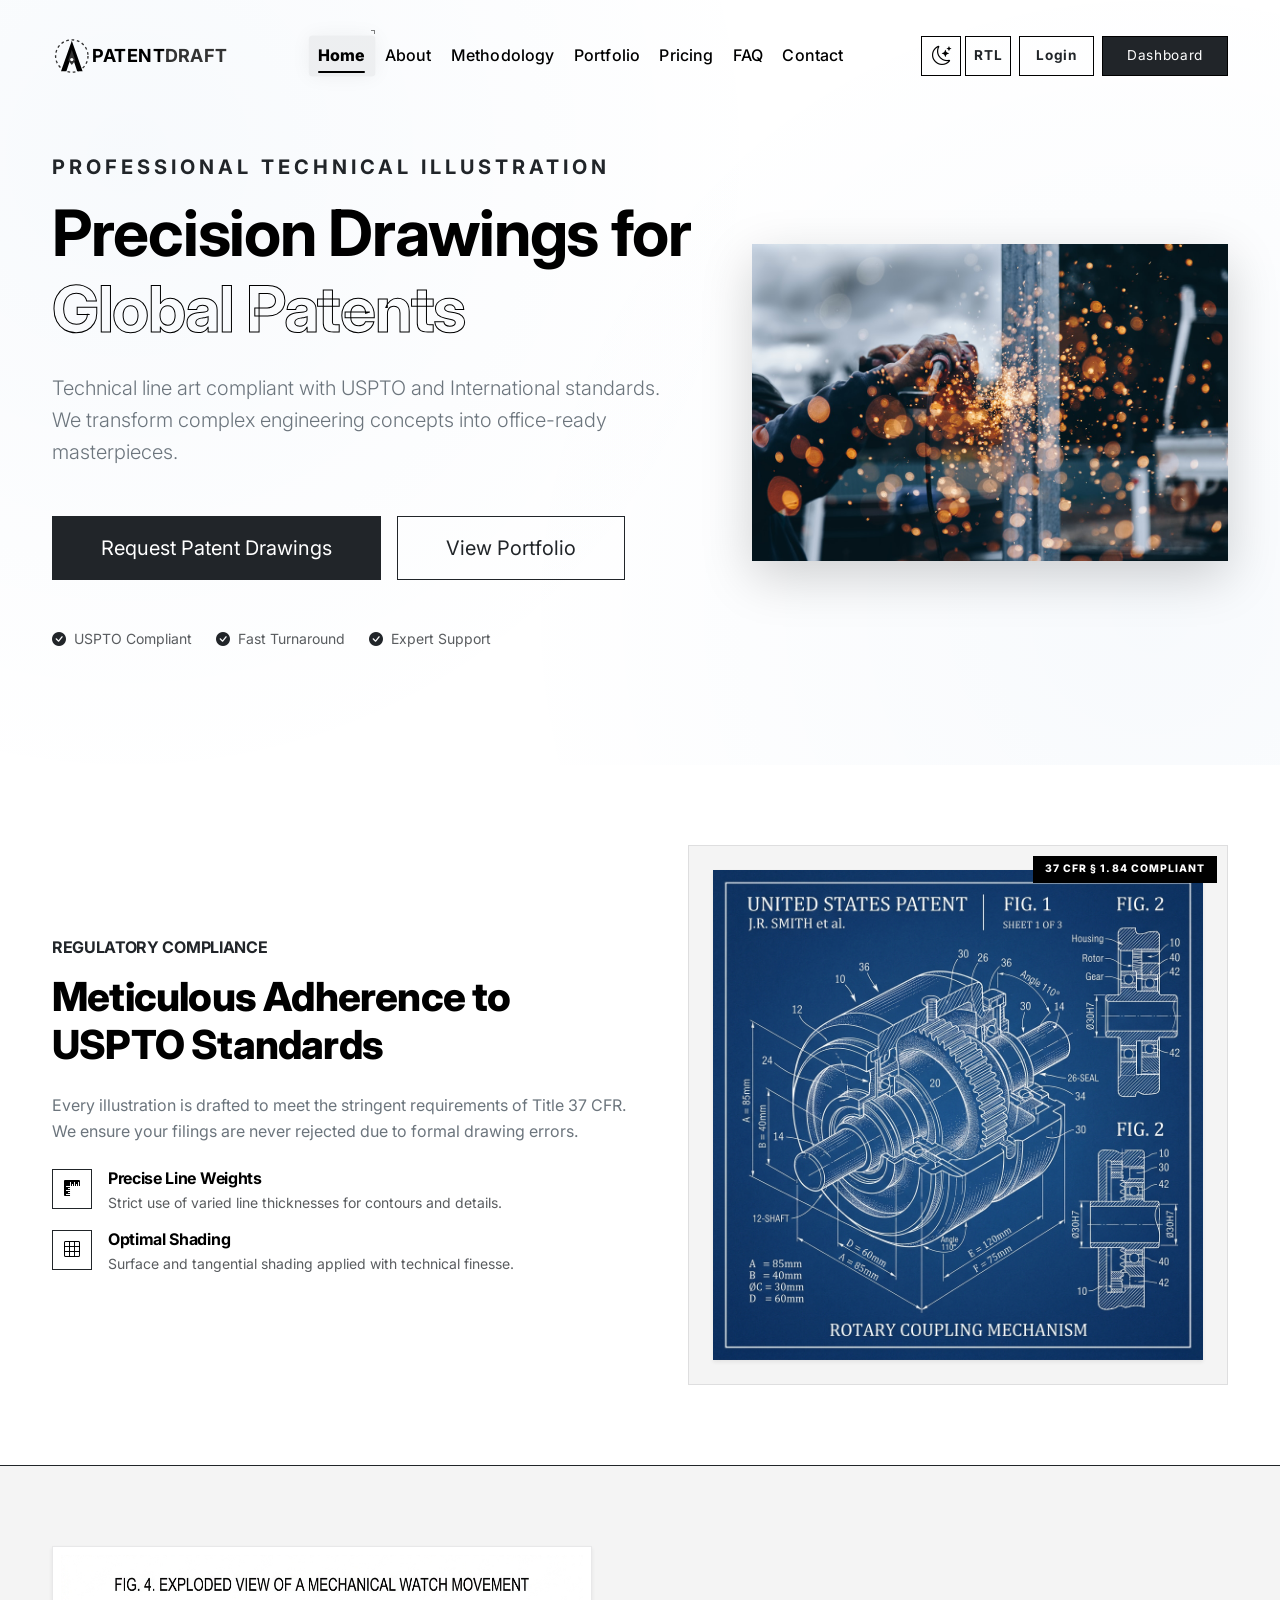
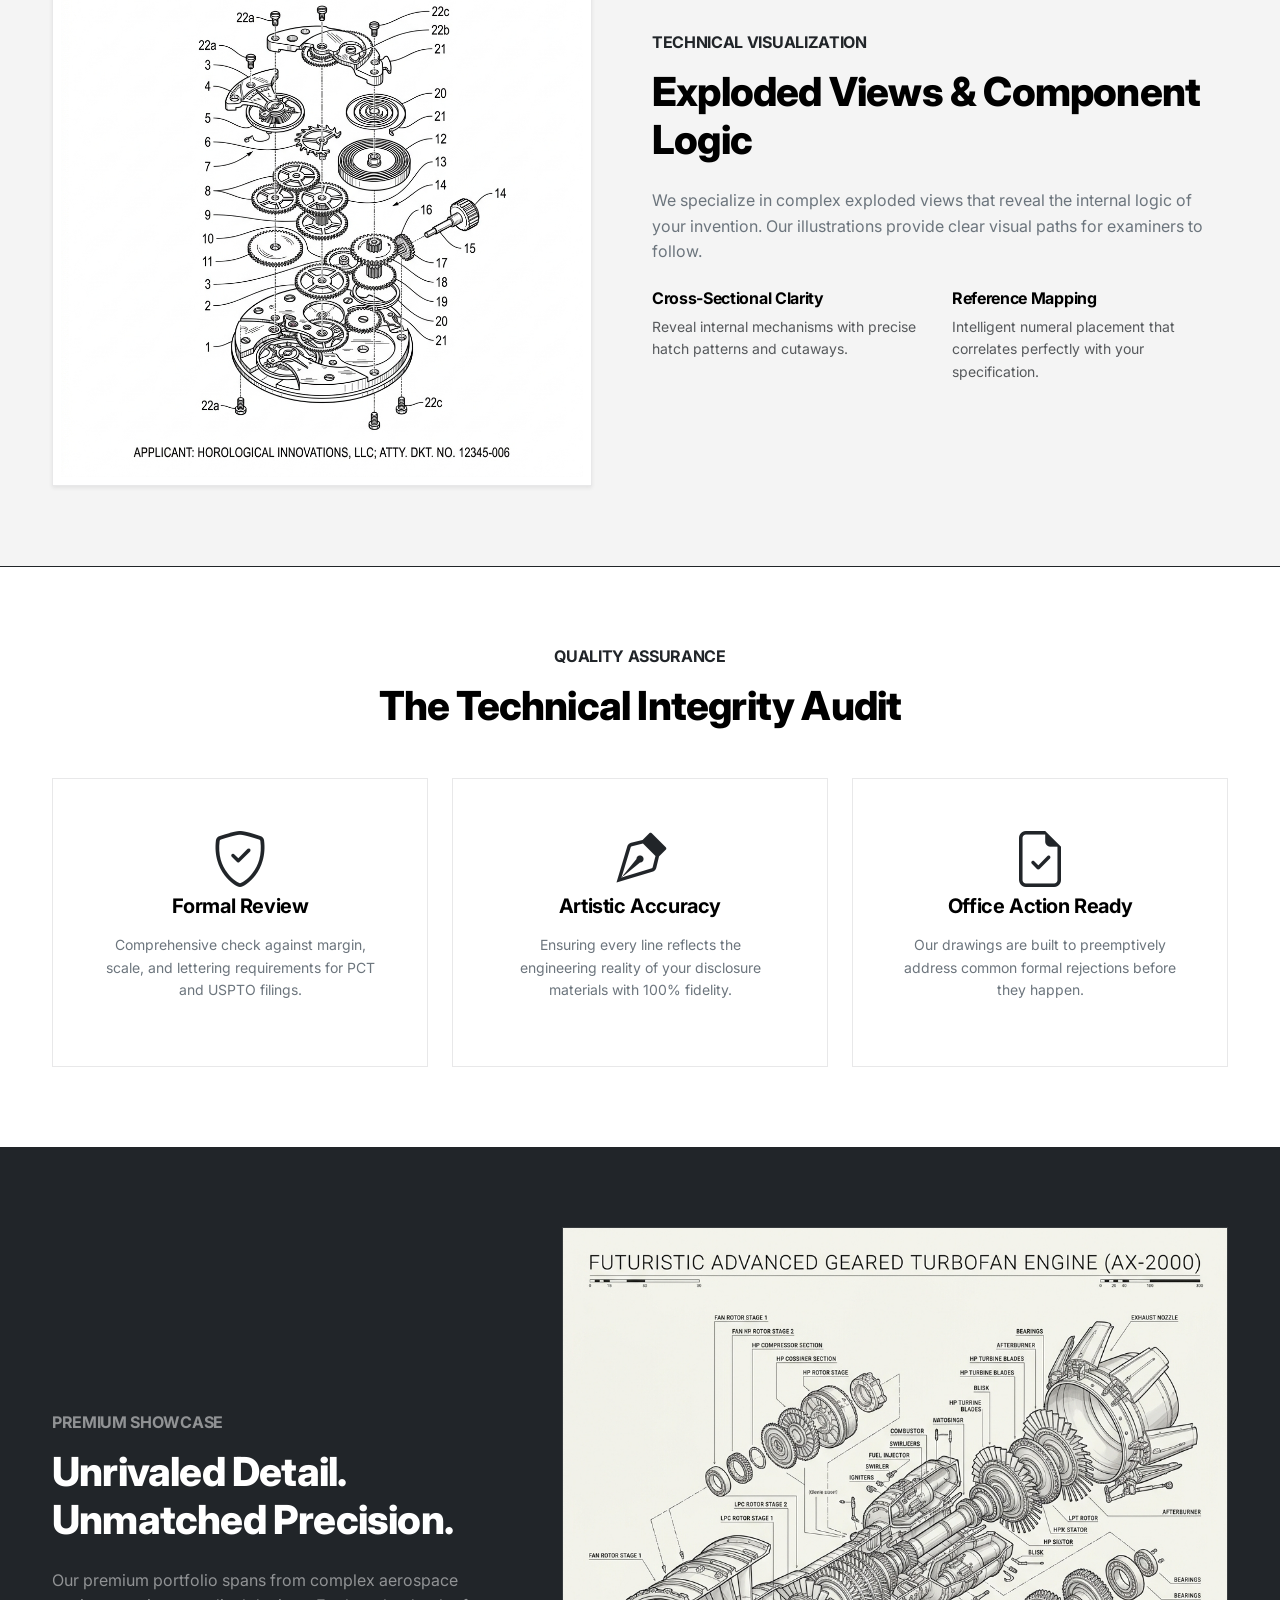
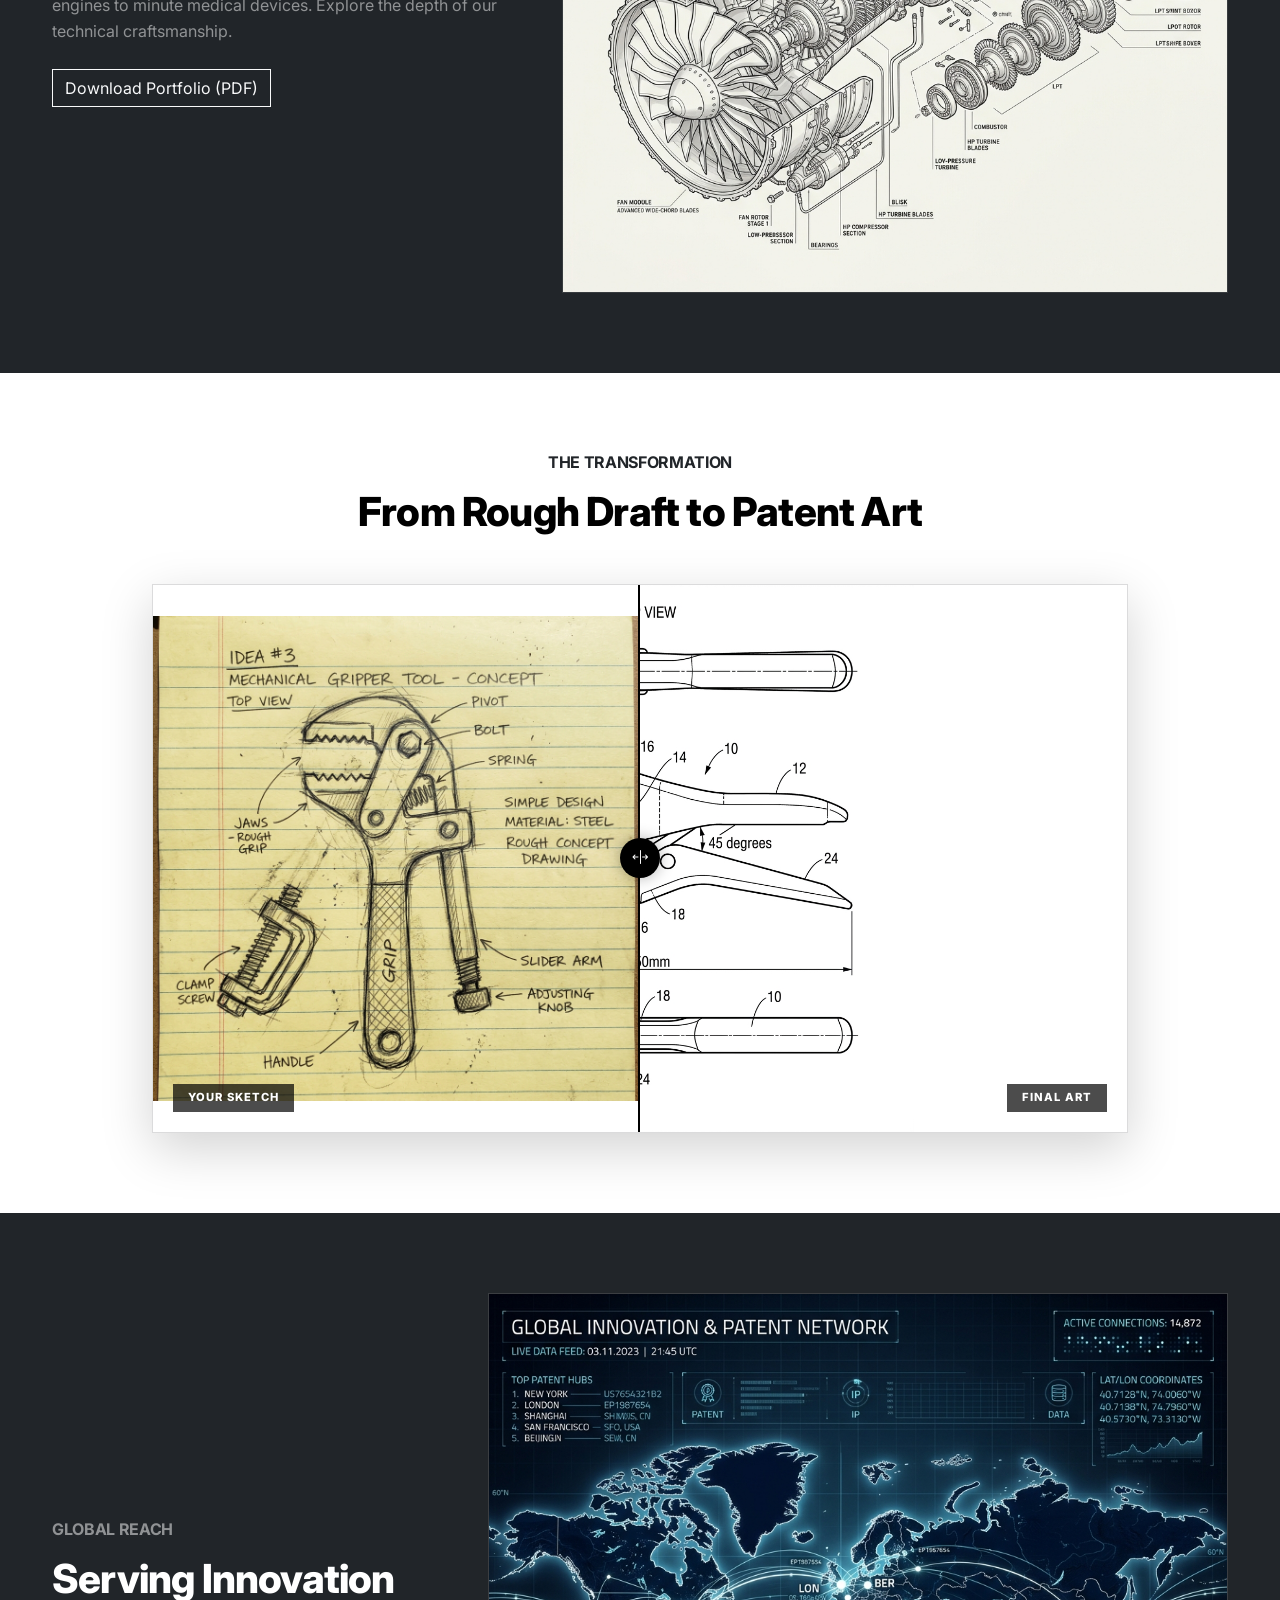
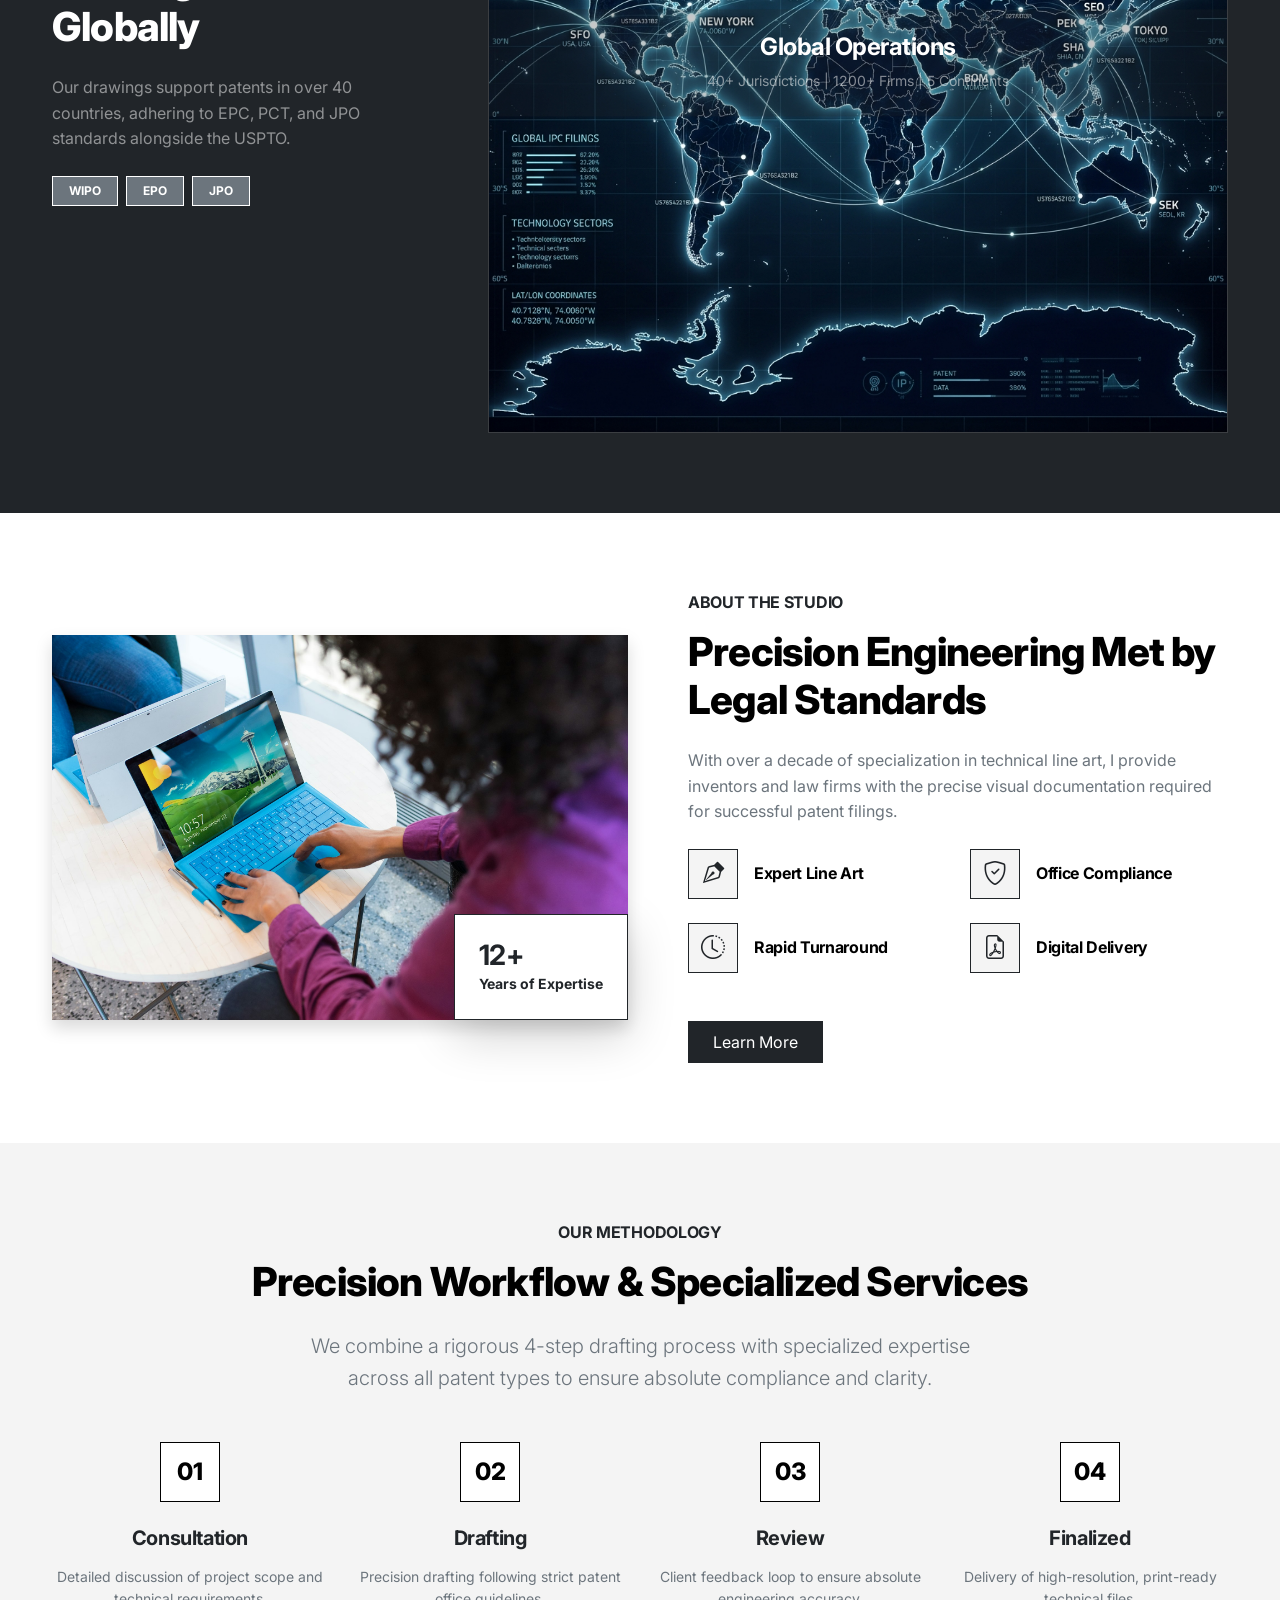
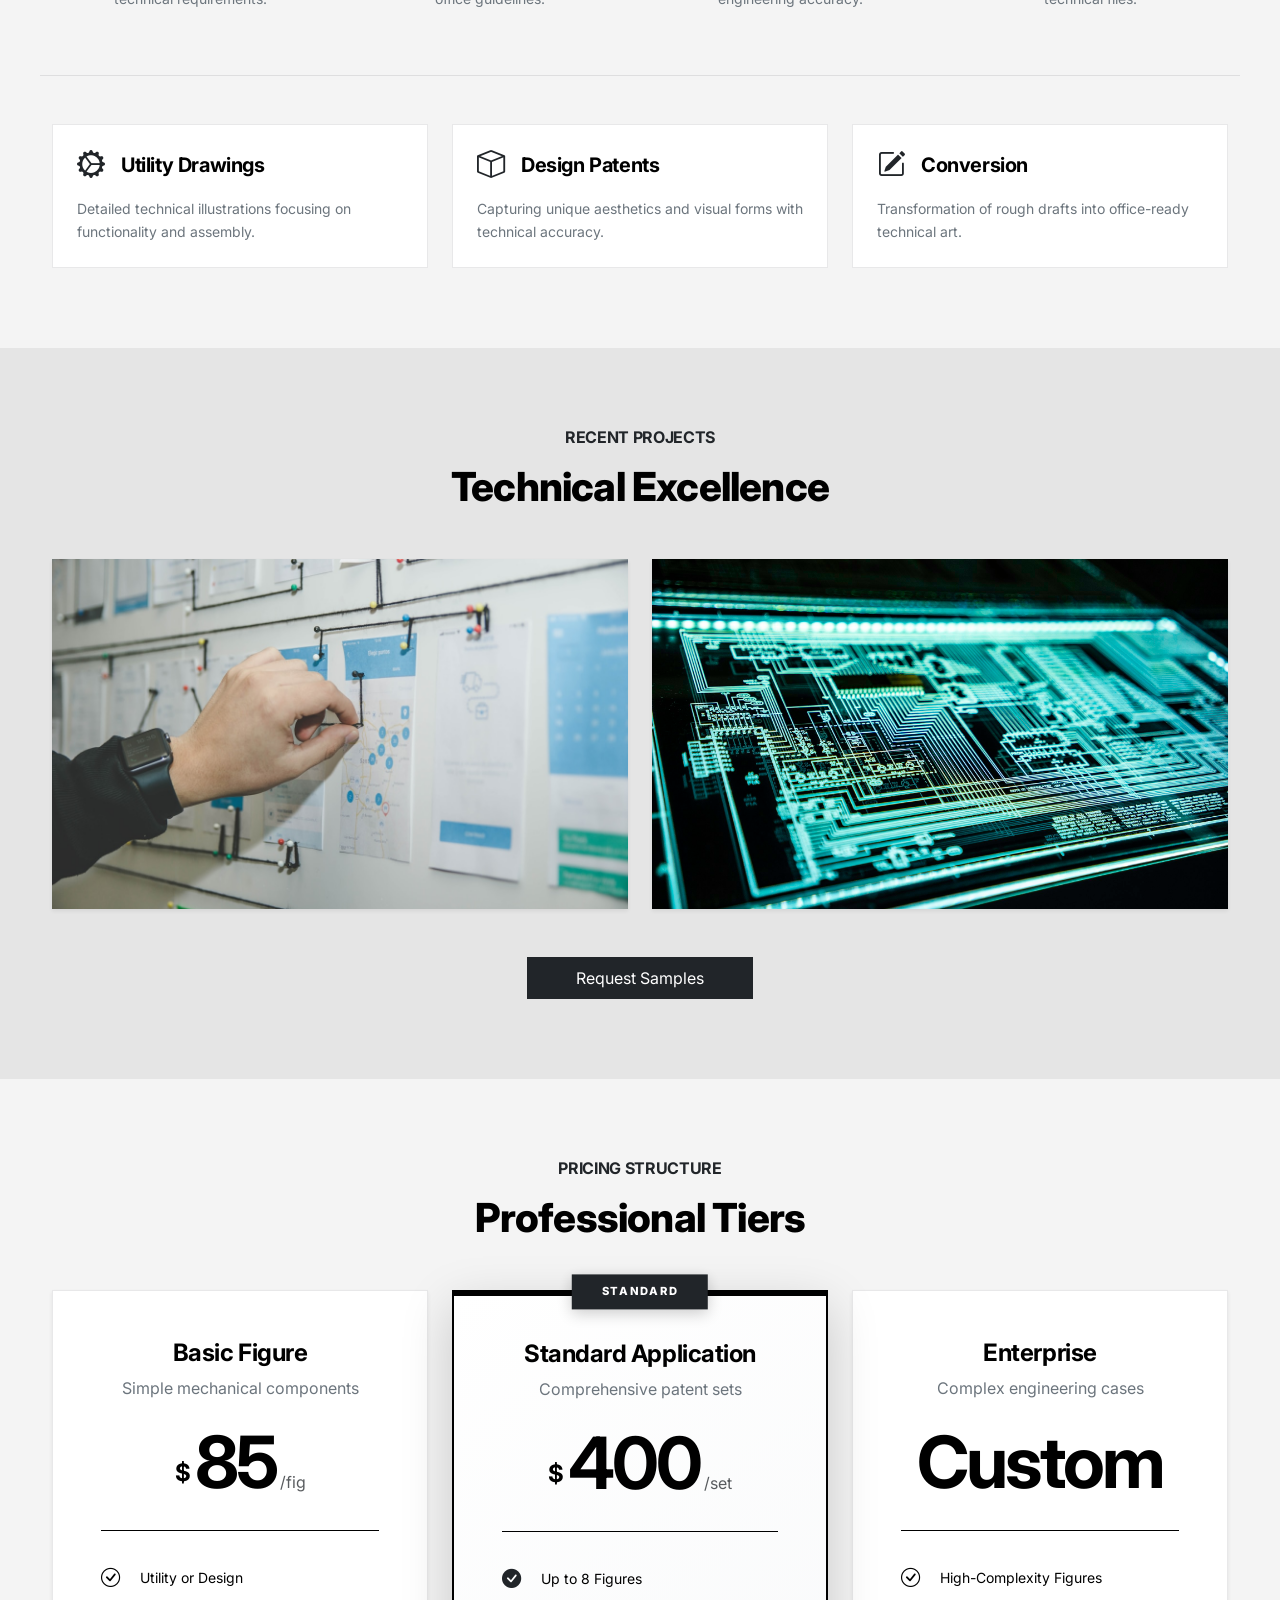
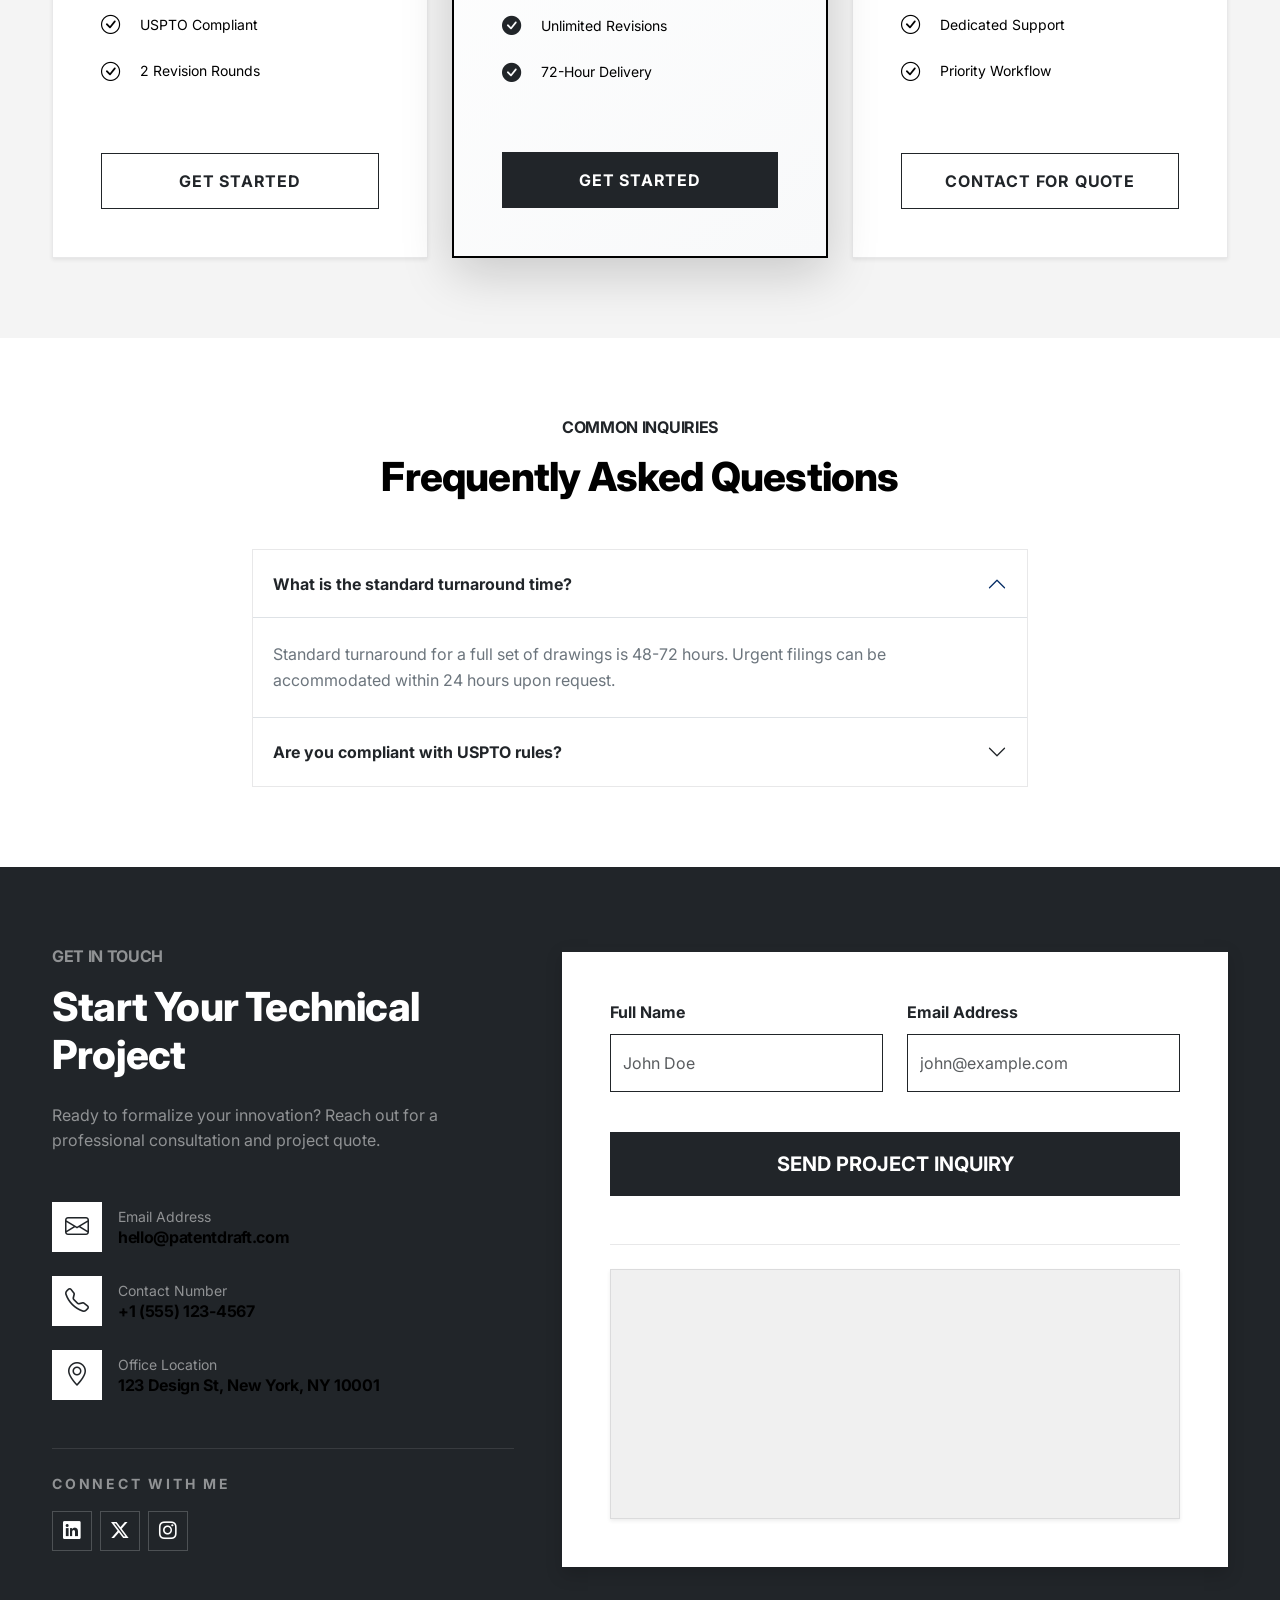
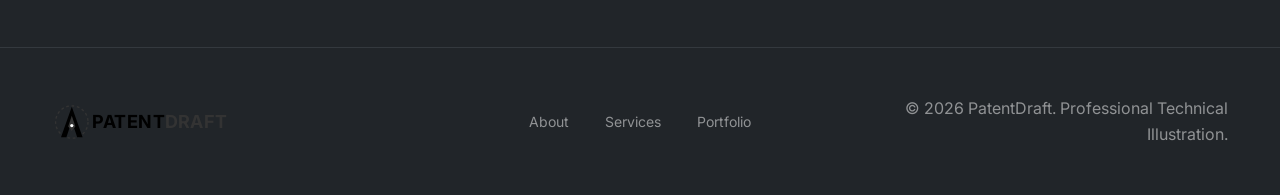
==== commit 7f9a71d4: "intcorrpart1" ====
--- a/index.html
+++ b/index.html
@@ -24,7 +24,7 @@
     <link rel="icon" type="image/svg+xml" href="favicon.svg">
 </head>
 
-<body data-bs-spy="scroll" data-bs-target="#mainNav" data-bs-offset="100">
+<body>
 
     <!-- Navbar -->
     <nav id="mainNav" class="navbar navbar-expand-custom fixed-top transition-all">
@@ -64,15 +64,16 @@
                     <button type="button" class="btn-close" data-bs-dismiss="offcanvas" aria-label="Close"></button>
                 </div>
                 <div class="offcanvas-body align-items-center gap-lg-2">
-                    <ul class="navbar-nav ms-auto">
+                    <ul class="navbar-nav ms-auto position-relative">
                         <li class="nav-item"><a class="nav-link" href="#precision-std">Home</a></li>
-                        <li class="nav-item"><a class="nav-link" href="#premium-exp">Home 2</a></li>
+                        <!-- <li class="nav-item"><a class="nav-link" href="#premium-exp">Home 2</a></li> -->
                         <li class="nav-item"><a class="nav-link" href="#about">About</a></li>
                         <li class="nav-item"><a class="nav-link" href="#methodology">Methodology</a></li>
                         <li class="nav-item"><a class="nav-link" href="#portfolio">Portfolio</a></li>
                         <li class="nav-item"><a class="nav-link" href="#pricing">Pricing</a></li>
                         <li class="nav-item"><a class="nav-link" href="#faq">FAQ</a></li>
                         <li class="nav-item"><a class="nav-link" href="#contact">Contact</a></li>
+                        <div class="nav-indicator d-none d-lg-block"></div>
                     </ul>
                     <div class="d-flex flex-column flex-lg-row gap-2 mt-4 mt-lg-0 ms-lg-auto">
                         <div class="d-none d-desktop-only align-items-center gap-1">
@@ -100,7 +101,7 @@
                     <h1 class="display-3 fw-bold mb-4 animate-slide-up">Precision Drawings for <span
                             class="text-outline">Global Patents</span></h1>
                     <p class="lead mb-5 text-secondary animate-fade-in-delay">Technical line art compliant with USPTO
-                        and International standards. We transform complex engineering concepts into office-ready
+                        and International standards.<br> We transform complex engineering concepts into office-ready
                         masterpieces.</p>
                     <div
                         class="d-flex flex-column flex-sm-row justify-content-center justify-content-lg-start gap-3 animate-slide-up-delay">
@@ -114,7 +115,7 @@
                         <small><i class="bi bi-check-circle-fill text-dark me-2"></i>Expert Support</small>
                     </div>
                 </div>
-                <div class="col-lg-5 mt-5 mt-lg-0 d-none d-lg-block animate-float">
+                <div class="col-lg-5 mt-5 mt-lg-0 animate-float">
                     <div class="hero-visual-wrapper position-relative">
                         <div class="hero-visual-circle"></div>
                         <img src="assets/img/hero.jpg" alt="Technical Illustration"
@@ -134,14 +135,16 @@
                     <div class="col-lg-6 mb-5 mb-lg-0">
                         <h6 class="text-dark text-uppercase fw-bold mb-3">Regulatory Compliance</h6>
                         <h2 class="section-title mb-4">Meticulous Adherence to USPTO Standards</h2>
-                        <p class="text-secondary mb-4">Every illustration is drafted to meet the stringent requirements of
+                        <p class="text-secondary mb-4">Every illustration is drafted to meet the stringent requirements
+                            of
                             Title 37 CFR. We ensure your filings are never rejected due to formal drawing errors.</p>
                         <ul class="list-unstyled">
                             <li class="mb-3 d-flex align-items-start gap-3">
                                 <div class="icon-box-sm border border-dark"><i class="bi bi-rulers"></i></div>
                                 <div>
                                     <h6 class="fw-bold mb-1">Precise Line Weights</h6>
-                                    <p class="small text-muted mb-0">Strict use of varied line thicknesses for contours and
+                                    <p class="small text-muted mb-0">Strict use of varied line thicknesses for contours
+                                        and
                                         details.</p>
                                 </div>
                             </li>
@@ -149,14 +152,16 @@
                                 <div class="icon-box-sm border border-dark"><i class="bi bi-grid-3x3"></i></div>
                                 <div>
                                     <h6 class="fw-bold mb-1">Optimal Shading</h6>
-                                    <p class="small text-muted mb-0">Surface and tangential shading applied with technical
+                                    <p class="small text-muted mb-0">Surface and tangential shading applied with
+                                        technical
                                         finesse.</p>
                                 </div>
                             </li>
                         </ul>
                     </div>
                     <div class="col-lg-6 ps-lg-5">
-                        <div class="standards-visual p-4 bg-light border border-dark border-opacity-10 position-relative">
+                        <div
+                            class="standards-visual p-4 bg-light border border-dark border-opacity-10 position-relative">
                             <img src="assets/img/uspto-standards.png" alt="USPTO Standards" class="img-fluid shadow-sm">
                             <div class="standards-label">37 CFR § 1.84 COMPLIANT</div>
                         </div>
@@ -173,7 +178,8 @@
                         <h6 class="text-dark text-uppercase fw-bold mb-3">Technical Visualization</h6>
                         <h2 class="section-title mb-4">Exploded Views & Component Logic</h2>
                         <p class="text-secondary mb-4">We specialize in complex exploded views that reveal the internal
-                            logic of your invention. Our illustrations provide clear visual paths for examiners to follow.
+                            logic of your invention. Our illustrations provide clear visual paths for examiners to
+                            follow.
                         </p>
                         <div class="row g-4">
                             <div class="col-sm-6">
@@ -243,7 +249,8 @@
                     <div class="col-lg-5">
                         <h6 class="text-white-50 text-uppercase fw-bold mb-3">Premium Showcase</h6>
                         <h2 class="section-title text-white mb-4">Unrivaled Detail. Unmatched Precision.</h2>
-                        <p class="text-white-50 mb-4">Our premium portfolio spans from complex aerospace engines to minute
+                        <p class="text-white-50 mb-4">Our premium portfolio spans from complex aerospace engines to
+                            minute
                             medical devices. Explore the depth of our technical craftsmanship.</p>
                         <a href="#contact" class="btn btn-outline-light rounded-0">Download Portfolio (PDF)</a>
                     </div>
@@ -296,7 +303,8 @@
                     <div class="col-lg-4">
                         <h6 class="text-white-50 text-uppercase fw-bold mb-3">Global Reach</h6>
                         <h2 class="section-title text-white mb-4">Serving Innovation Globally</h2>
-                        <p class="text-white-50">Our drawings support patents in over 40 countries, adhering to EPC, PCT,
+                        <p class="text-white-50">Our drawings support patents in over 40 countries, adhering to EPC,
+                            PCT,
                             and JPO standards alongside the USPTO.</p>
                         <div class="d-flex flex-wrap gap-2 mt-4">
                             <span
@@ -311,7 +319,8 @@
                         <div
                             class="world-map-visual position-relative overflow-hidden border border-white border-opacity-10 rounded-0">
                             <img src="assets/img/global-reach.png" alt="Global Reach Map" class="img-fluid w-100">
-                            <div class="position-absolute top-50 start-50 translate-middle text-center w-100 p-4 bg-dark bg-opacity-25 backdrop-blur-sm">
+                            <div
+                                class="position-absolute top-50 start-50 translate-middle text-center w-100 p-4 bg-dark bg-opacity-25 backdrop-blur-sm">
                                 <h4 class="fw-bold text-white mb-2">Global Operations</h4>
                                 <p class="small text-white-50 mb-0">40+ Jurisdictions | 1200+ Firms | 5 Continents</p>
                             </div>
@@ -330,7 +339,7 @@
                     <div class="position-relative">
                         <img src="assets/img/about.jpg" alt="Professional Studio" class="img-fluid rounded-0 shadow">
                         <div
-                            class="about-experience shadow-lg p-4 bg-white border border-dark rounded-0 position-absolute bottom-0 end-0 transform-translate-middle d-none d-md-block">
+                            class="about-experience shadow-lg p-4 bg-white border border-dark rounded-0 position-absolute bottom-0 end-0 transform-translate-middle">
                             <h3 class="fw-bold mb-0 text-dark">12+</h3>
                             <p class="mb-0 text-dark fw-bold small">Years of Expertise</p>
                         </div>
--- a/style.css
+++ b/style.css
@@ -99,13 +99,13 @@
 
 /* Navbar */
 .navbar {
-    padding: 20px 0;
+    padding: 30px 0;
     background: transparent;
     transition: var(--transition);
 }
 
 .navbar.scrolled {
-    padding: 12px 0;
+    padding: 15px 0;
     background: var(--navbar-bg);
     backdrop-filter: blur(10px);
     box-shadow: 0 10px 30px rgba(0, 0, 0, 0.1);
@@ -146,110 +146,112 @@
     filter: brightness(0) invert(1);
 }
 
+/* Modern Active Nav State */
+.navbar-nav {
+    position: relative;
+}
+
 .nav-link {
     font-weight: 500;
     color: var(--dark-color);
     position: relative;
     transition: var(--transition);
     padding: 10px 18px;
-    z-index: 1;
+    z-index: 2;
     letter-spacing: 0.01em;
 }
 
+/* Remove old underline */
 .nav-link::after {
-    content: '';
-    position: absolute;
-    bottom: 8px;
-    left: 50%;
-    width: 0;
-    height: 1px;
-    background: var(--dark-color);
-    transition: var(--transition);
-    transform: translateX(-50%);
-}
-
-.nav-link:hover::after {
-    width: calc(100% - 30px);
+    display: none !important;
 }
 
 .nav-link.active {
     font-weight: 800 !important;
     color: var(--dark-color) !important;
-    background-color: rgba(0, 0, 0, 0.02) !important;
-}
-
-[data-theme="dark"] .nav-link.active {
-    background-color: rgba(255, 255, 255, 0.05) !important;
-}
-
-/* Technical Corner Brackets */
+}
+
+/* Floating Underline Indicator */
+.nav-indicator {
+    position: absolute;
+    bottom: 8px;
+    height: 2px;
+    background: var(--dark-color);
+    transition: all 0.4s cubic-bezier(0.68, -0.55, 0.265, 1.55);
+    z-index: 1;
+    border-radius: 2px;
+    pointer-events: none;
+    opacity: 0;
+}
+
+.navbar.scrolled .nav-indicator {
+    bottom: 4px;
+}
+
+.nav-indicator.active {
+    opacity: 1;
+}
+
+/* Active Pill/Glow Effect */
 .nav-link.active::before {
     content: '';
     position: absolute;
-    top: 6px;
-    left: 6px;
-    right: 6px;
-    bottom: 6px;
-    background:
-        /* Top Left */
-        linear-gradient(to right, var(--dark-color) 6px, transparent 6px) 0 0 / 100% 1px,
-        linear-gradient(to bottom, var(--dark-color) 6px, transparent 6px) 0 0 / 1px 100%,
-        /* Top Right */
-        linear-gradient(to left, var(--dark-color) 6px, transparent 6px) 100% 0 / 100% 1px,
-        linear-gradient(to bottom, var(--dark-color) 6px, transparent 6px) 100% 0 / 1px 100%,
-        /* Bottom Left */
-        linear-gradient(to right, var(--dark-color) 6px, transparent 6px) 0 100% / 100% 1px,
-        linear-gradient(to top, var(--dark-color) 6px, transparent 6px) 0 100% / 1px 100%,
-        /* Bottom Right */
-        linear-gradient(to left, var(--dark-color) 6px, transparent 6px) 100% 100% / 100% 1px,
-        linear-gradient(to top, var(--dark-color) 6px, transparent 6px) 100% 100% / 1px 100%;
-    background-repeat: no-repeat;
-    opacity: 0.6;
+    top: 50%;
+    left: 50%;
+    transform: translate(-50%, -50%) scale(0.9);
+    width: 100%;
+    height: 80%;
+    background: rgba(0, 0, 0, 0.05);
+    border-radius: 4px;
     z-index: -1;
-    pointer-events: none;
-    animation: bracketSnap 0.4s cubic-bezier(0.175, 0.885, 0.32, 1.275) forwards;
-}
-
-@keyframes bracketSnap {
-    from {
-        transform: scale(1.2);
-        opacity: 0;
-    }
-
-    to {
-        transform: scale(1);
-        opacity: 0.6;
-    }
-}
-
-/* Precision Dimension Line Underline */
+    opacity: 0;
+    transition: var(--transition);
+    box-shadow: 0 0 20px rgba(0, 0, 0, 0.05);
+}
+
+.nav-link.active::before {
+    opacity: 1;
+    transform: translate(-50%, -50%) scale(1);
+}
+
+[data-theme="dark"] .nav-link.active::before {
+    background: rgba(255, 255, 255, 0.08);
+    box-shadow: 0 0 20px rgba(255, 255, 255, 0.1);
+}
+
+/* Technical Details for Active State */
 .nav-link.active::after {
+    display: block !important;
     content: '';
     position: absolute;
-    bottom: 6px;
-    left: 10px;
-    right: 10px;
-    width: auto;
-    height: 5px;
-    background:
-        linear-gradient(var(--dark-color), var(--dark-color)) center center / 4px 4px no-repeat,
-        linear-gradient(var(--dark-color), var(--dark-color)) center center / 100% 1px no-repeat;
-    transform: none;
-    opacity: 1;
-    animation: lineExpand 0.5s ease-out forwards;
-}
-
-@keyframes lineExpand {
-    from {
-        width: 0;
-        left: 50%;
-        opacity: 0;
-    }
-
-    to {
-        width: calc(100% - 20px);
-        left: 10px;
-        opacity: 1;
+    top: 0;
+    right: 0;
+    width: 4px;
+    height: 4px;
+    border-top: 1.5px solid var(--dark-color);
+    border-right: 1.5px solid var(--dark-color);
+    opacity: 0.5;
+}
+
+/* Mobile Offcanvas Active State */
+@media (max-width: 1100px) {
+    .navbar-nav .nav-link {
+        padding: 15px 20px;
+        border-left: 0px solid var(--dark-color);
+    }
+
+    .navbar-nav .nav-link.active {
+        background: rgba(0, 0, 0, 0.03);
+        border-left: 4px solid var(--dark-color);
+        padding-left: 16px;
+    }
+
+    [data-theme="dark"] .navbar-nav .nav-link.active {
+        background: rgba(255, 255, 255, 0.05);
+    }
+
+    .nav-indicator {
+        display: none !important;
     }
 }
 
@@ -297,9 +299,9 @@
 
 /* Hero Section */
 .hero-section {
-    min-height: 80vh;
-    padding-top: 80px;
-    padding-bottom: 80px;
+    min-height: 85vh;
+    padding-top: 140px;
+    padding-bottom: 100px;
     background: radial-gradient(circle at 10% 20%, rgba(0, 86, 179, 0.03) 0%, transparent 50%),
         radial-gradient(circle at 90% 80%, rgba(0, 86, 179, 0.03) 0%, transparent 50%);
 }
@@ -323,6 +325,23 @@
     border: 1px solid rgba(0, 0, 0, 0.1);
     border-radius: 50%;
     z-index: -1;
+}
+
+.about-experience {
+    transition: var(--transition);
+}
+
+@media (max-width: 767px) {
+    .about-experience {
+        position: relative !important;
+        bottom: auto !important;
+        end: auto !important;
+        transform: none !important;
+        margin-top: -30px;
+        margin-left: 20px;
+        margin-right: 20px;
+        display: inline-block !important;
+    }
 }
 
 /* Icon Box */
@@ -694,8 +713,8 @@
     }
 
     .hero-section {
-        padding-top: 120px;
-        padding-bottom: 60px;
+        padding-top: 160px;
+        padding-bottom: 80px;
         text-align: center;
         min-height: 100vh;
         display: flex;
@@ -781,7 +800,7 @@
     }
 
     .hero-section {
-        padding-top: 100px;
+        padding-top: 140px;
     }
 
     .hero-section .btn {
@@ -1638,7 +1657,8 @@
     opacity: 0;
     visibility: hidden;
     transition: var(--transition);
-    border-radius: 0; /* Technical aesthetic */
+    border-radius: 0;
+    /* Technical aesthetic */
     box-shadow: 0 5px 15px rgba(0, 0, 0, 0.1);
 }
 
@@ -1687,7 +1707,7 @@
         width: 40px;
         height: 40px;
     }
-    
+
     [dir="rtl"] .back-to-top {
         right: auto;
         left: 20px;
@@ -1696,11 +1716,11 @@
     [dir="rtl"] .dashboard-sidebar {
         transform: translateX(100%) !important;
     }
-    
+
     [dir="rtl"] .dashboard-sidebar.active {
         transform: translateX(0) !important;
     }
-    
+
     [dir="rtl"] .dashboard-main {
         margin-right: 0 !important;
     }
@@ -1727,7 +1747,7 @@
         margin: 10px 0;
         z-index: 1;
     }
-    
+
     .pricing-featured:hover {
         transform: translateY(-10px) !important;
     }
@@ -1774,7 +1794,7 @@
 .lifecycle-card:hover {
     background: var(--white);
     transform: translateY(-5px);
-    box-shadow: 0 15px 30px rgba(0,0,0,0.05);
+    box-shadow: 0 15px 30px rgba(0, 0, 0, 0.05);
 }
 
 /* Home 2 Hero */
@@ -1784,8 +1804,8 @@
 }
 
 .hero-visual-wrapper-premium {
-    background: linear-gradient(135deg, rgba(255,255,255,0.05), transparent);
-    border: 1px solid rgba(255,255,255,0.1);
+    background: linear-gradient(135deg, rgba(255, 255, 255, 0.05), transparent);
+    border: 1px solid rgba(255, 255, 255, 0.1);
 }
 
 /* Premium Process Cards */
@@ -1867,7 +1887,7 @@
     display: flex;
     align-items: center;
     justify-content: center;
-    box-shadow: 0 0 15px rgba(0,0,0,0.3);
+    box-shadow: 0 0 15px rgba(0, 0, 0, 0.3);
 }
 
 .comparison-label-before,
@@ -1875,15 +1895,20 @@
     position: absolute;
     bottom: 20px;
     padding: 5px 15px;
-    background: rgba(0,0,0,0.7);
+    background: rgba(0, 0, 0, 0.7);
     color: white;
     font-size: 0.7rem;
     font-weight: 800;
     letter-spacing: 0.1em;
 }
 
-.comparison-label-before { left: 20px; }
-.comparison-label-after { right: 20px; }
+.comparison-label-before {
+    left: 20px;
+}
+
+.comparison-label-after {
+    right: 20px;
+}
 
 /* Gallery */
 .gallery-item-premium {
@@ -1897,10 +1922,10 @@
 
 /* Map Visual */
 .world-map-visual {
-    background: rgba(255,255,255,0.02);
+    background: rgba(255, 255, 255, 0.02);
     transition: var(--transition);
 }
 
 .world-map-visual:hover {
-    background: rgba(255,255,255,0.05);
+    background: rgba(255, 255, 255, 0.05);
 }
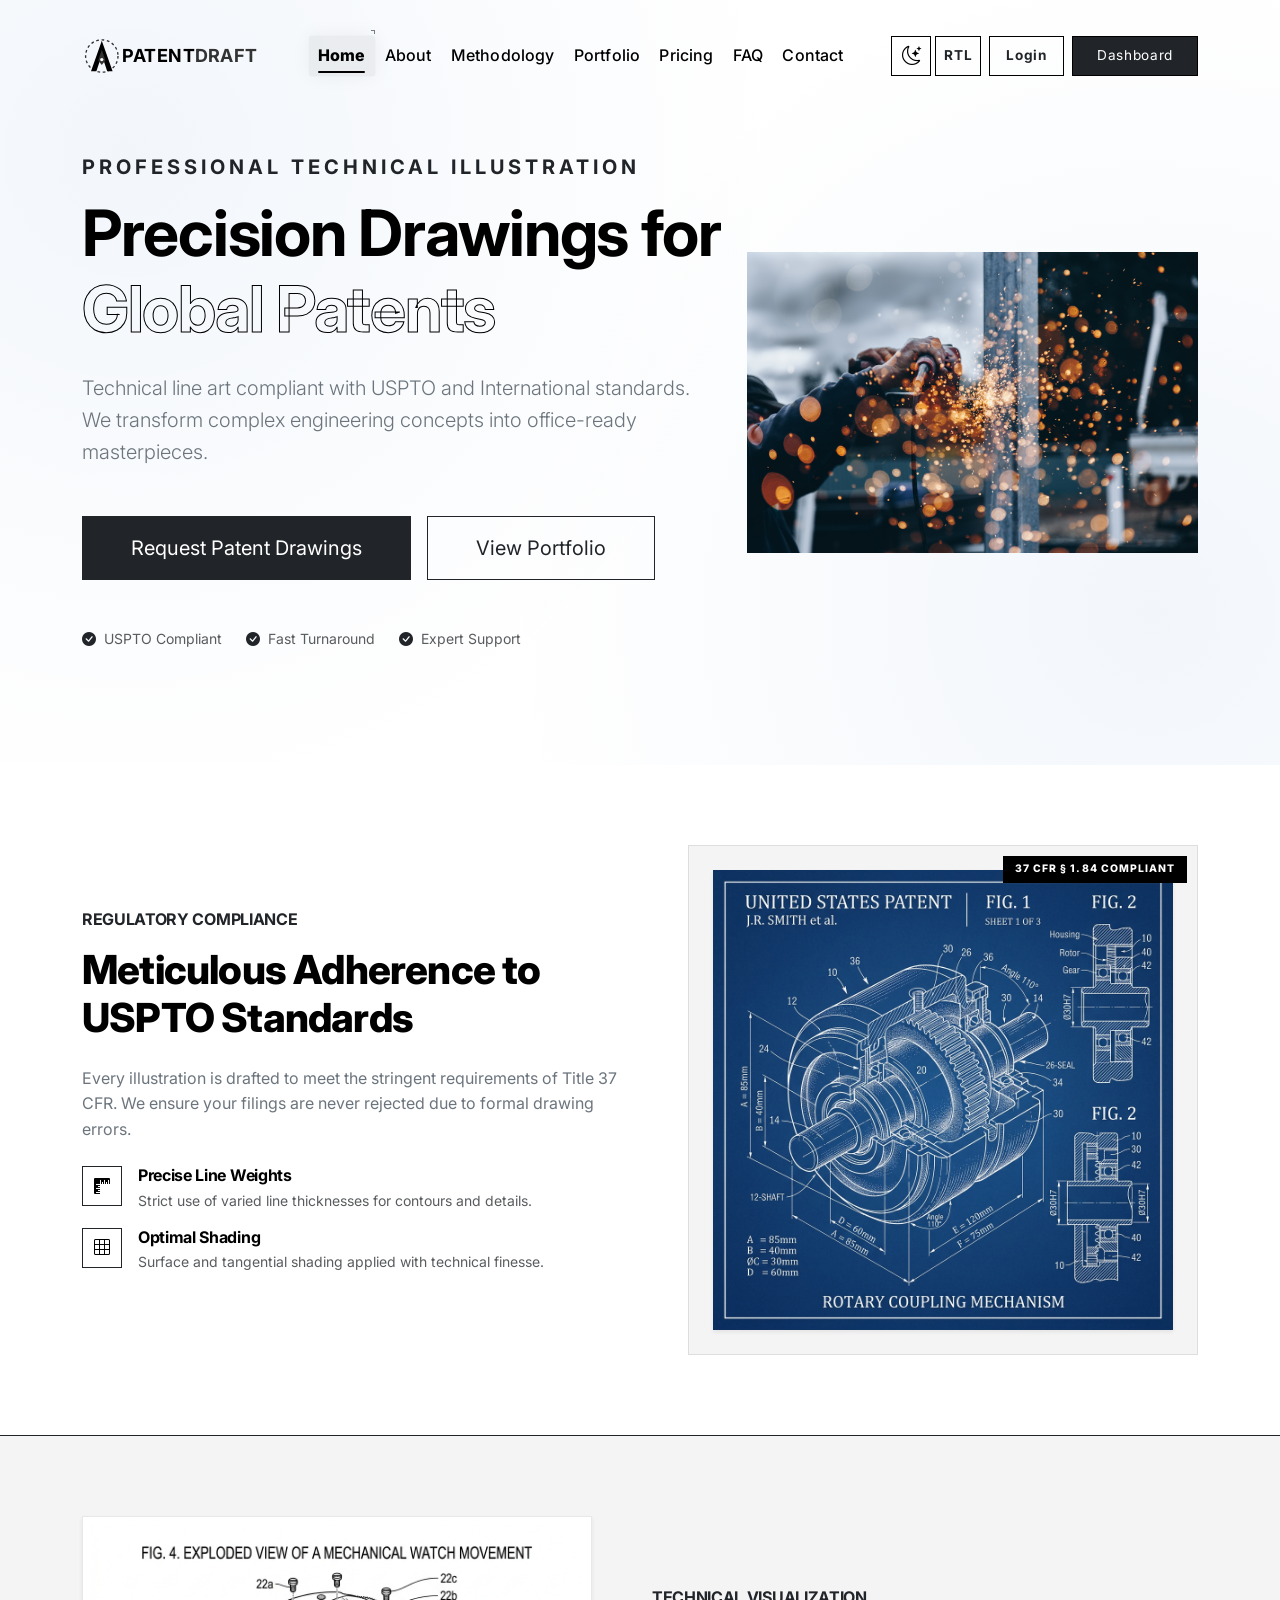
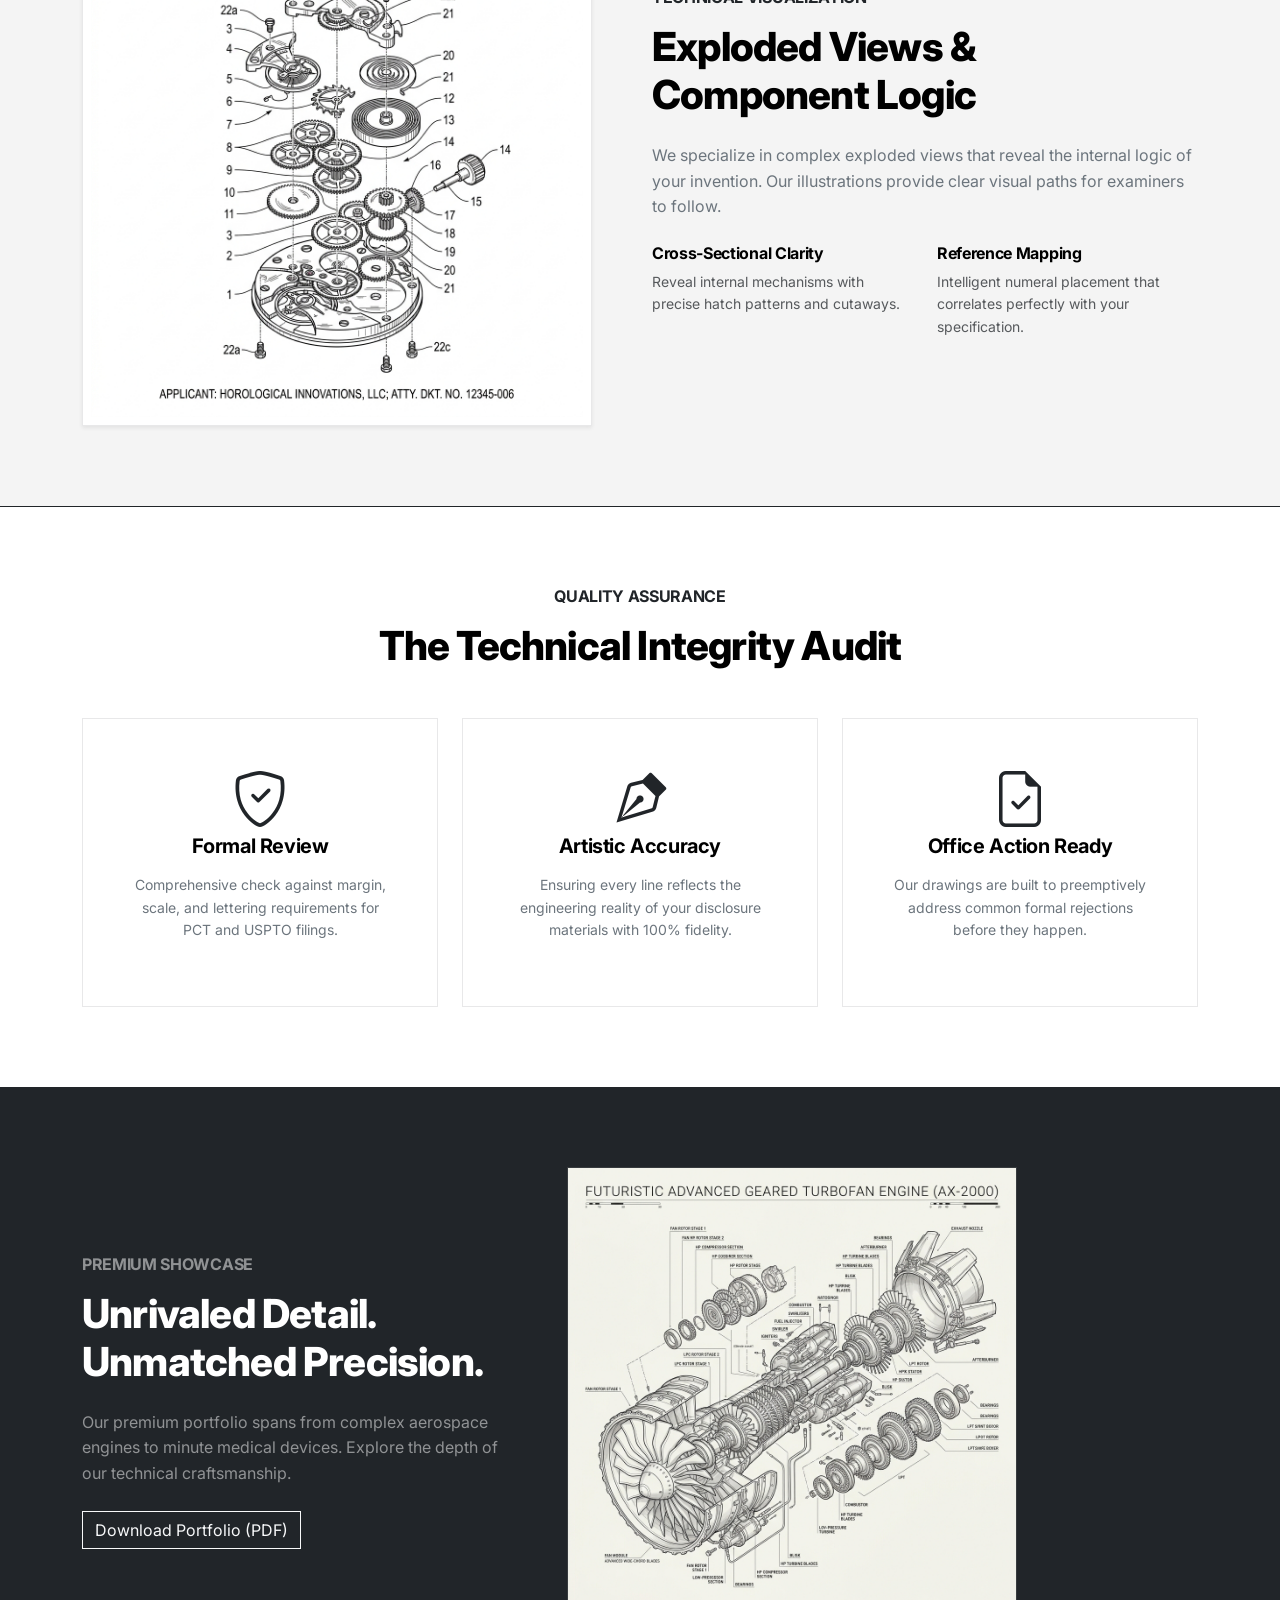
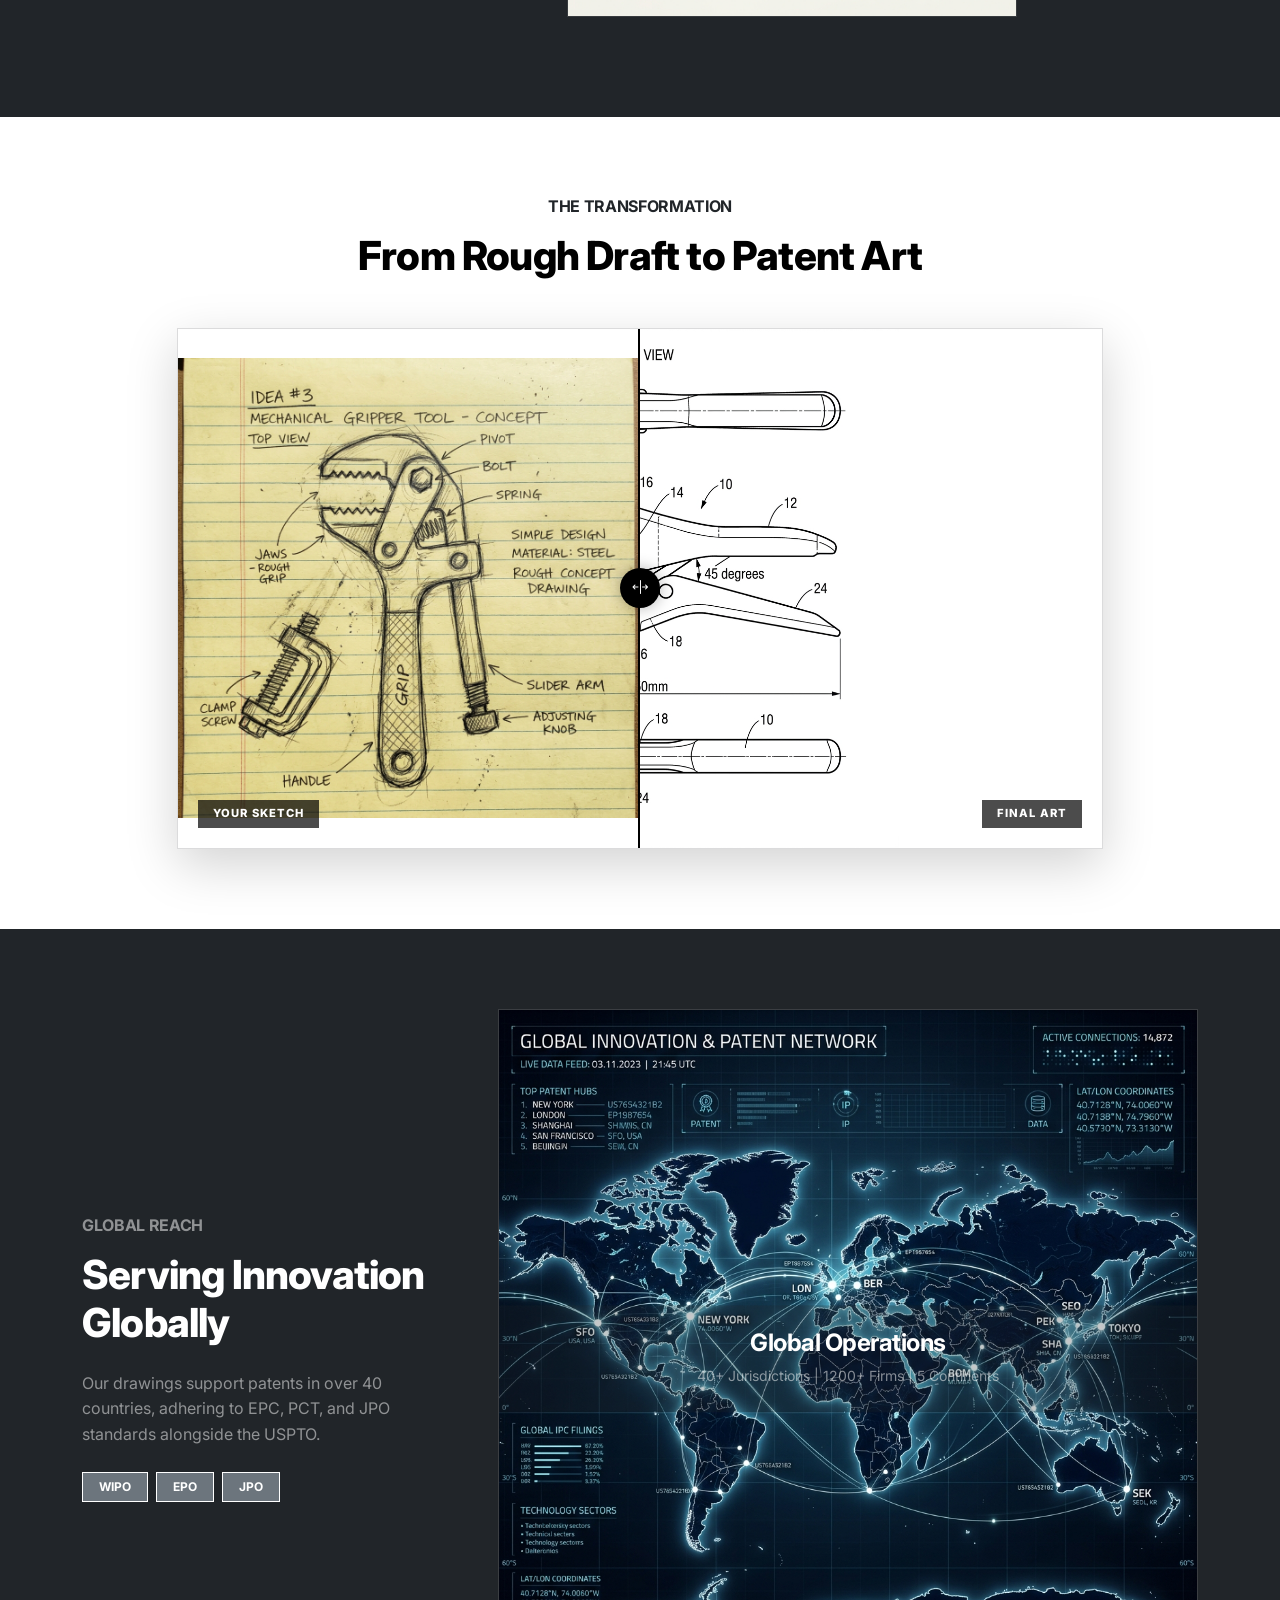
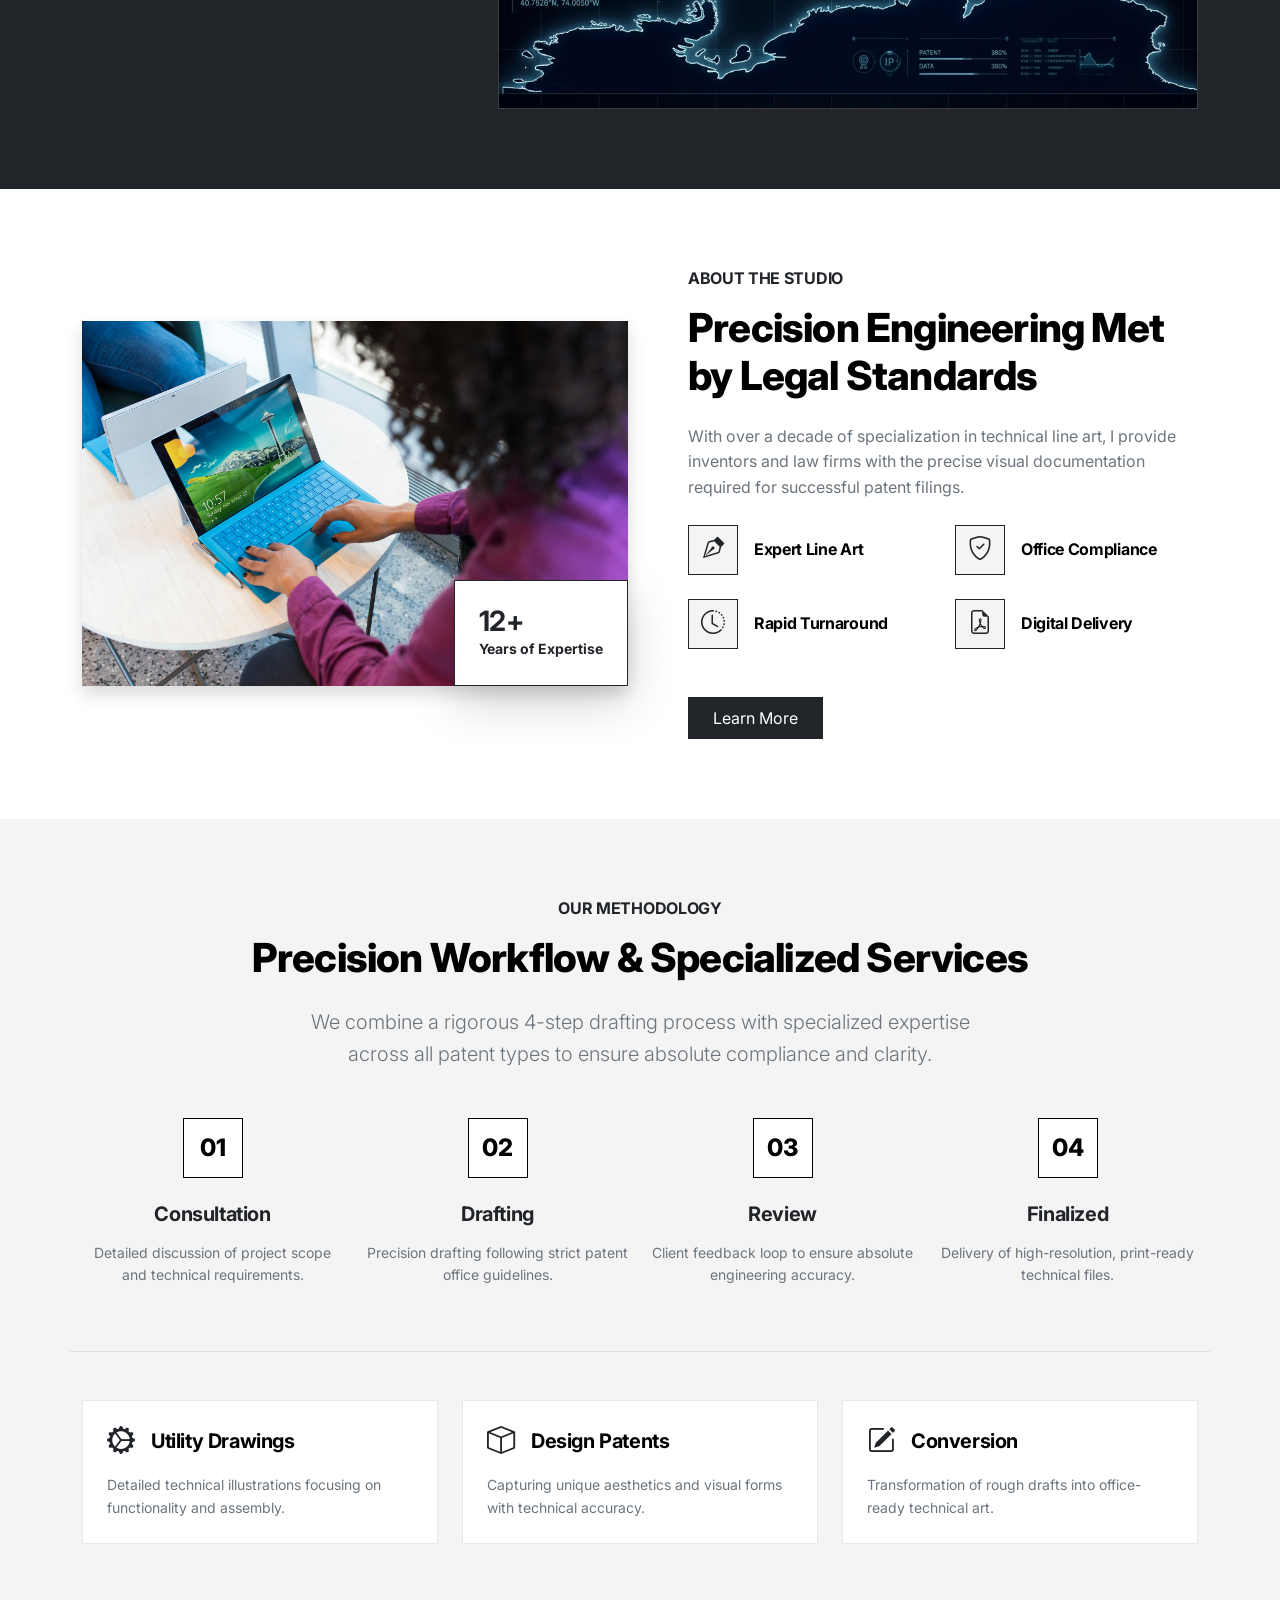
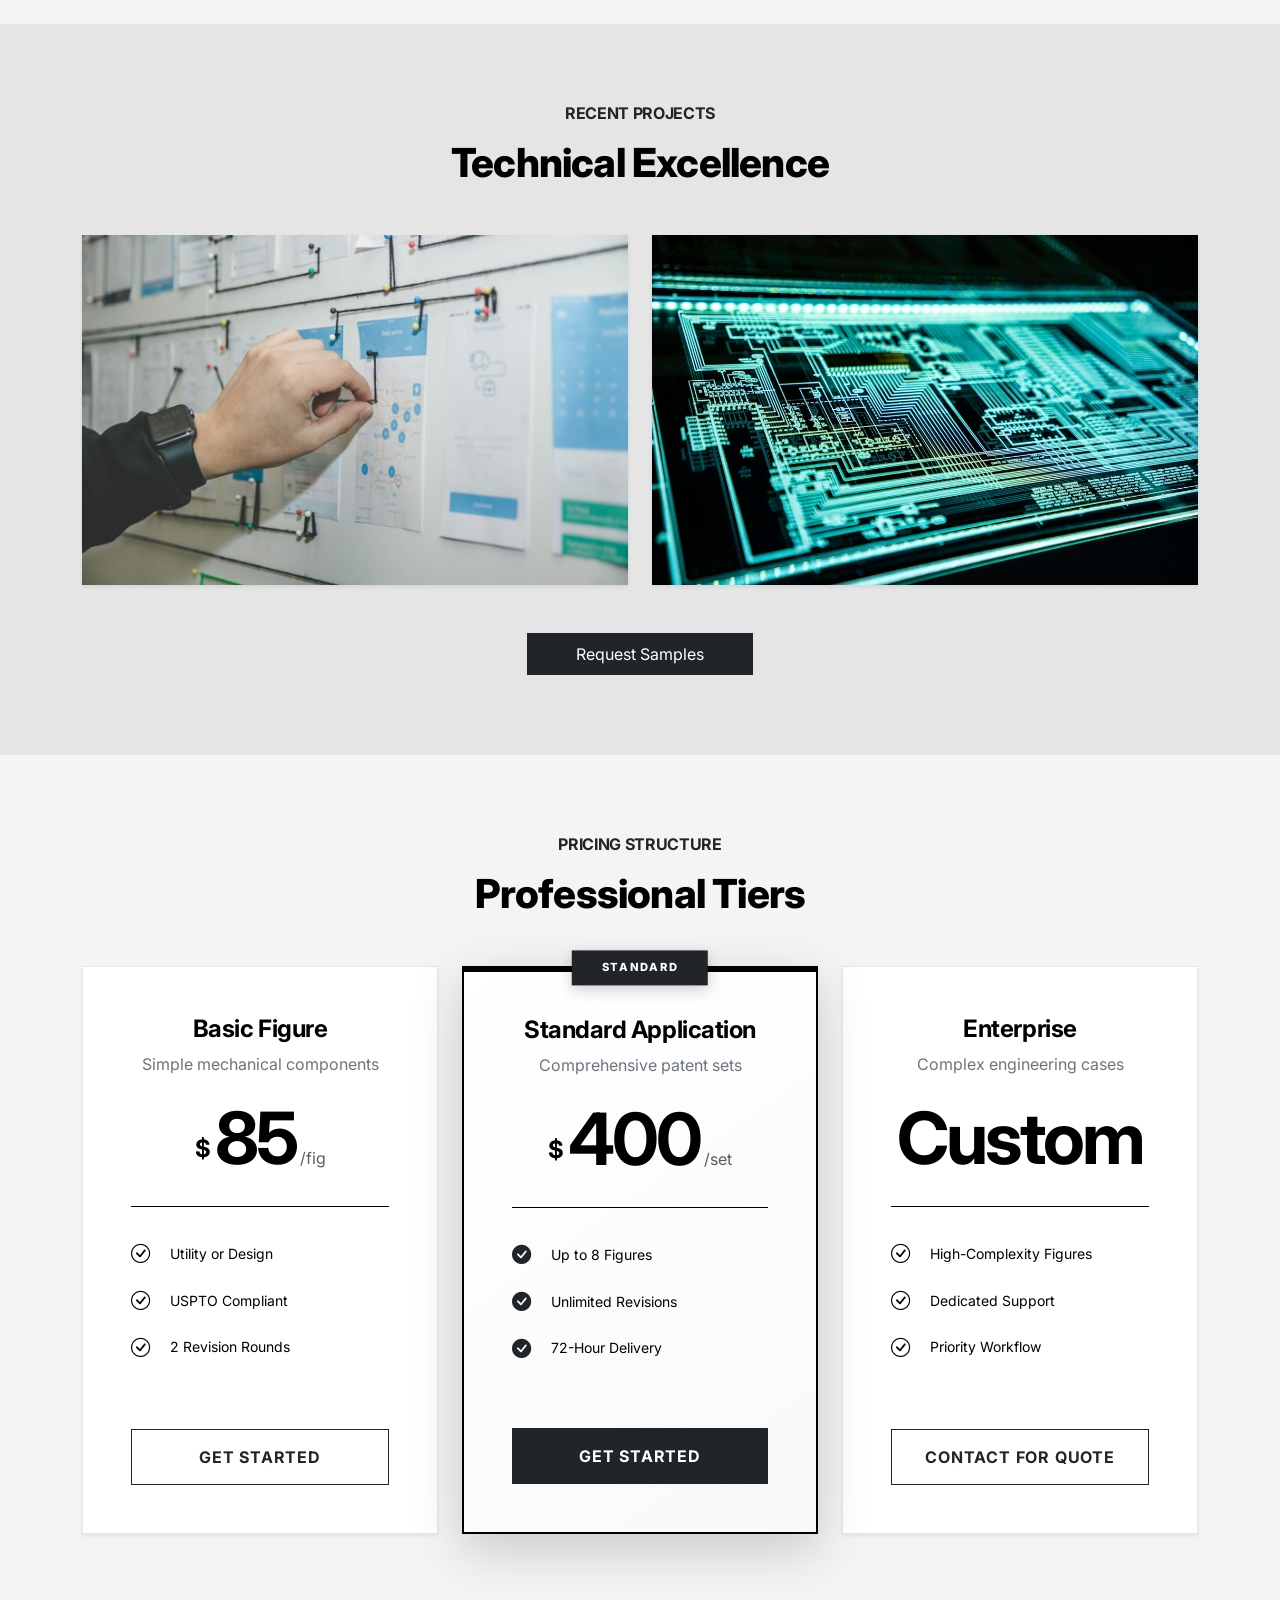
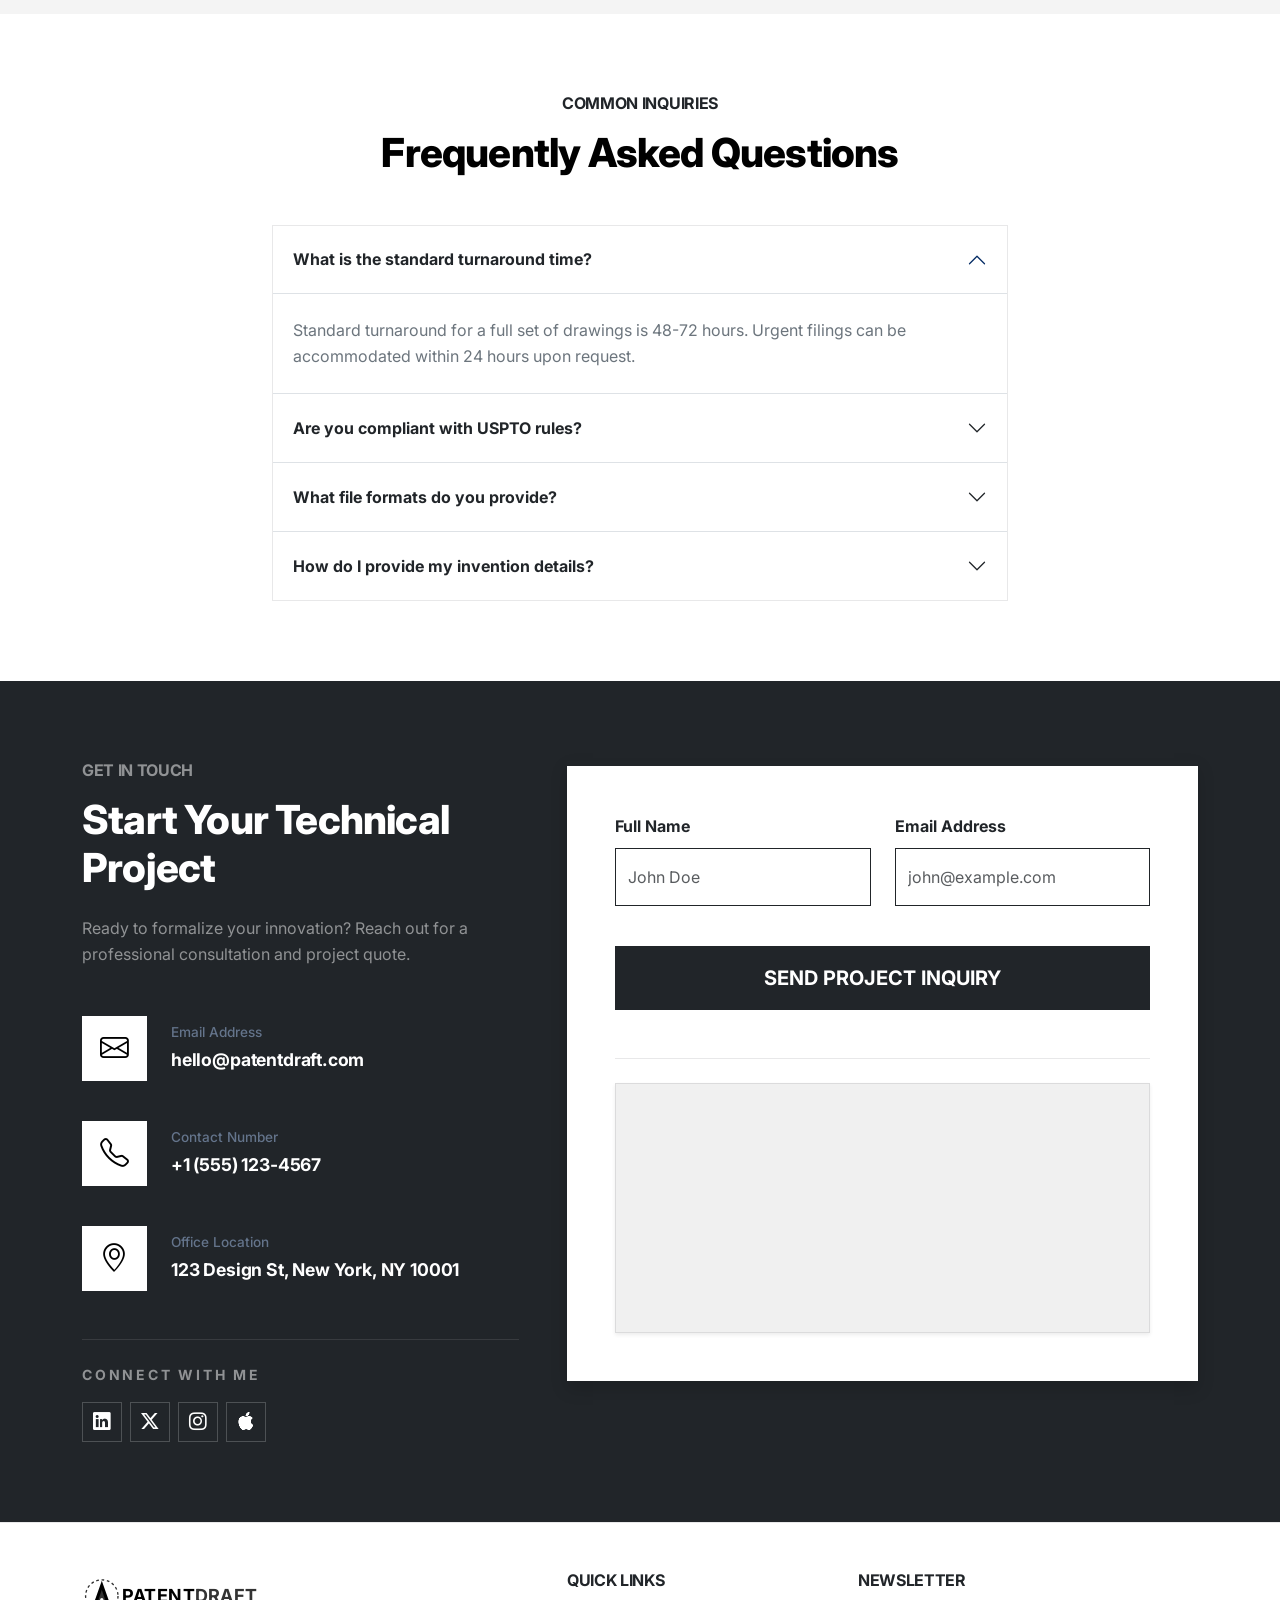
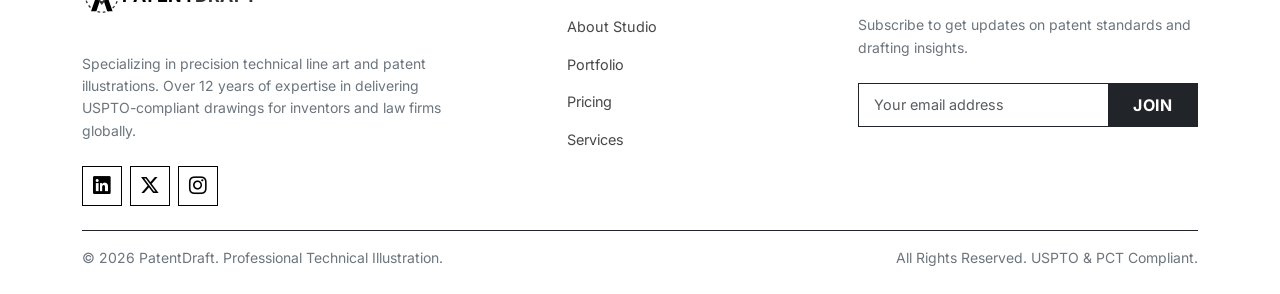
==== commit 6bc2565e: "final1stintcorrec" ====
--- a/index.html
+++ b/index.html
@@ -52,7 +52,7 @@
             <div class="offcanvas offcanvas-end" tabindex="-1" id="offcanvasNavbar"
                 aria-labelledby="offcanvasNavbarLabel">
                 <div class="offcanvas-header">
-                    <h5 class="offcanvas-title fw-bold" id="offcanvasNavbarLabel">Navigation</h5>
+                    <!-- <h5 class="offcanvas-title fw-bold" id="offcanvasNavbarLabel">Navigation</h5> -->
                     <div class="d-flex align-items-center gap-2 ms-auto me-3">
                         <button class="btn btn-sm btn-outline-dark rounded-0 px-2" id="themeToggleMobile"
                             title="Toggle Theme">
@@ -92,7 +92,7 @@
     </nav>
 
     <!-- Hero Section -->
-    <header id="hero" class="hero-section d-flex align-items-center bg-white">
+    <header id="hero" class="hero-section d-flex align-items-center sync-header-footer">
         <div class="container">
             <div class="row align-items-center">
                 <div class="col-lg-7 text-center text-lg-start">
@@ -132,25 +132,29 @@
         <section id="standards" class="section-padding bg-white">
             <div class="container">
                 <div class="row align-items-center">
-                    <div class="col-lg-6 mb-5 mb-lg-0">
+                    <div class="col-lg-6 mb-5 mb-lg-0 text-center text-lg-start">
                         <h6 class="text-dark text-uppercase fw-bold mb-3">Regulatory Compliance</h6>
                         <h2 class="section-title mb-4">Meticulous Adherence to USPTO Standards</h2>
                         <p class="text-secondary mb-4">Every illustration is drafted to meet the stringent requirements
                             of
                             Title 37 CFR. We ensure your filings are never rejected due to formal drawing errors.</p>
                         <ul class="list-unstyled">
-                            <li class="mb-3 d-flex align-items-start gap-3">
-                                <div class="icon-box-sm border border-dark"><i class="bi bi-rulers"></i></div>
-                                <div>
+                            <li
+                                class="mb-3 d-flex align-items-center justify-content-center align-items-lg-start justify-content-lg-start gap-3">
+                                <div class="icon-box-sm border border-dark flex-shrink-0"><i class="bi bi-rulers"></i>
+                                </div>
+                                <div class="text-start text-lg-start">
                                     <h6 class="fw-bold mb-1">Precise Line Weights</h6>
                                     <p class="small text-muted mb-0">Strict use of varied line thicknesses for contours
                                         and
                                         details.</p>
                                 </div>
                             </li>
-                            <li class="mb-3 d-flex align-items-start gap-3">
-                                <div class="icon-box-sm border border-dark"><i class="bi bi-grid-3x3"></i></div>
-                                <div>
+                            <li
+                                class="mb-3 d-flex align-items-center justify-content-center align-items-lg-start justify-content-lg-start gap-3">
+                                <div class="icon-box-sm border border-dark flex-shrink-0"><i class="bi bi-grid-3x3"></i>
+                                </div>
+                                <div class="text-start text-lg-start">
                                     <h6 class="fw-bold mb-1">Optimal Shading</h6>
                                     <p class="small text-muted mb-0">Surface and tangential shading applied with
                                         technical
@@ -174,7 +178,7 @@
         <section id="breakdown" class="section-padding bg-light border-top border-dark border-opacity-5">
             <div class="container">
                 <div class="row align-items-center flex-row-reverse">
-                    <div class="col-lg-6 mb-5 mb-lg-0">
+                    <div class="col-lg-6 mb-5 mb-lg-0 text-center text-lg-start">
                         <h6 class="text-dark text-uppercase fw-bold mb-3">Technical Visualization</h6>
                         <h2 class="section-title mb-4">Exploded Views & Component Logic</h2>
                         <p class="text-secondary mb-4">We specialize in complex exploded views that reveal the internal
@@ -246,7 +250,7 @@
         <section id="gallery" class="section-padding bg-dark text-white overflow-hidden">
             <div class="container">
                 <div class="row align-items-center g-5">
-                    <div class="col-lg-5">
+                    <div class="col-lg-5 text-center text-lg-start">
                         <h6 class="text-white-50 text-uppercase fw-bold mb-3">Premium Showcase</h6>
                         <h2 class="section-title text-white mb-4">Unrivaled Detail. Unmatched Precision.</h2>
                         <p class="text-white-50 mb-4">Our premium portfolio spans from complex aerospace engines to
@@ -300,13 +304,13 @@
         <section class="section-padding bg-dark text-white">
             <div class="container">
                 <div class="row align-items-center">
-                    <div class="col-lg-4">
+                    <div class="col-lg-4 text-center text-lg-start">
                         <h6 class="text-white-50 text-uppercase fw-bold mb-3">Global Reach</h6>
                         <h2 class="section-title text-white mb-4">Serving Innovation Globally</h2>
                         <p class="text-white-50">Our drawings support patents in over 40 countries, adhering to EPC,
                             PCT,
                             and JPO standards alongside the USPTO.</p>
-                        <div class="d-flex flex-wrap gap-2 mt-4">
+                        <div class="d-flex flex-wrap justify-content-center justify-content-lg-start gap-2 mt-4">
                             <span
                                 class="badge bg-secondary border border-white border-opacity-20 rounded-0 px-3 py-2">WIPO</span>
                             <span
@@ -345,40 +349,44 @@
                         </div>
                     </div>
                 </div>
-                <div class="col-lg-6 ps-lg-5">
+                <div class="col-lg-6 ps-lg-5 text-center text-lg-start">
                     <h6 class="text-dark text-uppercase fw-bold mb-3">About the Studio</h6>
                     <h2 class="section-title mb-4">Precision Engineering Met by Legal Standards</h2>
                     <p class="text-secondary mb-4">With over a decade of specialization in technical line art, I provide
                         inventors and law firms with the precise visual documentation required for successful patent
                         filings.</p>
-                    <div class="row g-4 mb-5">
+                    <div class="row g-4 mb-5 justify-content-center justify-content-lg-start">
                         <div class="col-sm-6">
-                            <div class="d-flex align-items-center gap-3">
-                                <div class="icon-box bg-light text-dark border border-dark">
+                            <div
+                                class="d-flex align-items-center justify-content-center justify-content-lg-start gap-3">
+                                <div class="icon-box bg-light text-dark border border-dark flex-shrink-0">
                                     <i class="bi bi-vector-pen"></i>
                                 </div>
                                 <h6 class="mb-0 fw-bold">Expert Line Art</h6>
                             </div>
                         </div>
                         <div class="col-sm-6">
-                            <div class="d-flex align-items-center gap-3">
-                                <div class="icon-box bg-light text-dark border border-dark">
+                            <div
+                                class="d-flex align-items-center justify-content-center justify-content-lg-start gap-3">
+                                <div class="icon-box bg-light text-dark border border-dark flex-shrink-0">
                                     <i class="bi bi-shield-check"></i>
                                 </div>
                                 <h6 class="mb-0 fw-bold">Office Compliance</h6>
                             </div>
                         </div>
                         <div class="col-sm-6">
-                            <div class="d-flex align-items-center gap-3">
-                                <div class="icon-box bg-light text-dark border border-dark">
+                            <div
+                                class="d-flex align-items-center justify-content-center justify-content-lg-start gap-3">
+                                <div class="icon-box bg-light text-dark border border-dark flex-shrink-0">
                                     <i class="bi bi-clock-history"></i>
                                 </div>
                                 <h6 class="mb-0 fw-bold">Rapid Turnaround</h6>
                             </div>
                         </div>
                         <div class="col-sm-6">
-                            <div class="d-flex align-items-center gap-3">
-                                <div class="icon-box bg-light text-dark border border-dark">
+                            <div
+                                class="d-flex align-items-center justify-content-center justify-content-lg-start gap-3">
+                                <div class="icon-box bg-light text-dark border border-dark flex-shrink-0">
                                     <i class="bi bi-file-earmark-pdf"></i>
                                 </div>
                                 <h6 class="mb-0 fw-bold">Digital Delivery</h6>
@@ -610,6 +618,35 @@
                                 </div>
                             </div>
                         </div>
+                        <div class="accordion-item">
+                            <h2 class="accordion-header">
+                                <button class="accordion-button collapsed fw-bold py-4 bg-white text-dark" type="button"
+                                    data-bs-toggle="collapse" data-bs-target="#faq3">
+                                    What file formats do you provide?
+                                </button>
+                            </h2>
+                            <div id="faq3" class="accordion-collapse collapse" data-bs-parent="#accordionFAQ">
+                                <div class="accordion-body text-secondary py-4">
+                                    We deliver final drawings in high-resolution PDF, TIFF, or JPG formats, ready for
+                                    immediate electronic filing. Source files like .dwg or .ai are available upon
+                                    request.
+                                </div>
+                            </div>
+                        </div>
+                        <div class="accordion-item">
+                            <h2 class="accordion-header">
+                                <button class="accordion-button collapsed fw-bold py-4 bg-white text-dark" type="button"
+                                    data-bs-toggle="collapse" data-bs-target="#faq4">
+                                    How do I provide my invention details?
+                                </button>
+                            </h2>
+                            <div id="faq4" class="accordion-collapse collapse" data-bs-parent="#accordionFAQ">
+                                <div class="accordion-body text-secondary py-4">
+                                    You can provide rough hand-sketches, photographs, 3D CAD models, or prototypes. We
+                                    can work from almost any source material to create precise technical illustrations.
+                                </div>
+                            </div>
+                        </div>
                     </div>
                 </div>
             </div>
@@ -620,45 +657,45 @@
     <section id="contact" class="section-padding bg-dark text-white">
         <div class="container">
             <div class="row g-5">
-                <div class="col-lg-5">
+                <div class="col-lg-5 text-center text-lg-start">
                     <h6 class="text-white-50 text-uppercase fw-bold mb-3">Get in Touch</h6>
                     <h2 class="section-title text-white mb-4">Start Your Technical Project</h2>
                     <p class="text-white-50 mb-5">Ready to formalize your innovation? Reach out for a professional
                         consultation and project quote.</p>
 
-                    <div class="d-flex align-items-center mb-4">
-                        <div class="icon-box bg-white text-dark rounded-0 me-3">
+                    <div class="d-flex align-items-center contact-item-wrapper">
+                        <div class="icon-box me-4">
                             <i class="bi bi-envelope"></i>
                         </div>
-                        <div>
-                            <p class="mb-0 text-white-50 small">Email Address</p>
-                            <h6 class="mb-0 fw-bold">hello@patentdraft.com</h6>
-                        </div>
-                    </div>
-
-                    <div class="d-flex align-items-center mb-4">
-                        <div class="icon-box bg-white text-dark rounded-0 me-3">
+                        <div class="text-start">
+                            <span class="contact-label">Email Address</span>
+                            <span class="contact-value">hello@patentdraft.com</span>
+                        </div>
+                    </div>
+
+                    <div class="d-flex align-items-center contact-item-wrapper">
+                        <div class="icon-box me-4">
                             <i class="bi bi-telephone"></i>
                         </div>
-                        <div>
-                            <p class="mb-0 text-white-50 small">Contact Number</p>
-                            <h6 class="mb-0 fw-bold">+1 (555) 123-4567</h6>
-                        </div>
-                    </div>
-
-                    <div class="d-flex align-items-center">
-                        <div class="icon-box bg-white text-dark rounded-0 me-3">
+                        <div class="text-start">
+                            <span class="contact-label">Contact Number</span>
+                            <span class="contact-value">+1 (555) 123-4567</span>
+                        </div>
+                    </div>
+
+                    <div class="d-flex align-items-center contact-item-wrapper">
+                        <div class="icon-box me-4">
                             <i class="bi bi-geo-alt"></i>
                         </div>
-                        <div>
-                            <p class="mb-0 text-white-50 small">Office Location</p>
-                            <h6 class="mb-0 fw-bold">123 Design St, New York, NY 10001</h6>
+                        <div class="text-start">
+                            <span class="contact-label">Office Location</span>
+                            <span class="contact-value">123 Design St, New York, NY 10001</span>
                         </div>
                     </div>
 
                     <div class="mt-5 pt-4 border-top border-white border-opacity-10">
                         <p class="mb-3 text-white-50 small text-uppercase fw-bold tracking-widest">Connect with me</p>
-                        <div class="d-flex gap-2">
+                        <div class="d-flex justify-content-center justify-content-lg-start gap-2">
                             <a href="#" class="social-icon text-white">
                                 <i class="bi bi-linkedin"></i>
                             </a>
@@ -668,6 +705,9 @@
                             <a href="#" class="social-icon text-white">
                                 <i class="bi bi-instagram"></i>
                             </a>
+                            <a href="#" class="social-icon text-white">
+                                <i class="bi bi-apple"></i>
+                            </a>
                         </div>
                     </div>
                 </div>
@@ -708,12 +748,12 @@
     </section>
 
     <!-- Footer -->
-    <footer class="py-5 bg-dark text-white-50 border-top border-secondary border-opacity-25">
+    <footer class="footer-section pt-5 pb-4 border-top border-dark border-opacity-10">
         <div class="container">
-            <div class="row align-items-center g-4">
-                <div class="col-md-4 text-center text-md-start">
-                    <a class="navbar-brand logo d-flex align-items-center justify-content-center justify-content-md-start"
-                        href="#hero">
+            <div class="row g-5">
+                <!-- Column 1: Company Info -->
+                <div class="col-lg-5 col-md-6">
+                    <a class="navbar-brand logo mb-4 d-inline-block" href="#hero">
                         <svg width="200" height="50" viewBox="0 0 200 50" fill="none" xmlns="http://www.w3.org/2000/svg"
                             dir="ltr">
                             <g transform="translate(0,2)">
@@ -729,19 +769,59 @@
                                 letter-spacing="0.5" fill="var(--logo-text-2)">DRAFT</text>
                         </svg>
                     </a>
-                </div>
-                <div class="col-md-4 text-center">
-                    <ul class="list-inline mb-0">
-                        <li class="list-inline-item mx-3"><a href="#about"
-                                class="text-decoration-none text-white-50 small">About</a></li>
-                        <li class="list-inline-item mx-3"><a href="#services"
-                                class="text-decoration-none text-white-50 small">Services</a></li>
-                        <li class="list-inline-item mx-3"><a href="#portfolio"
-                                class="text-decoration-none text-white-50 small">Portfolio</a></li>
+                    <p class="text-secondary small mb-4 pe-lg-5">
+                        Specializing in precision technical line art and patent illustrations. Over 12 years of
+                        expertise in delivering USPTO-compliant drawings for inventors and law firms globally.
+                    </p>
+                    <div class="d-flex gap-2">
+                        <a href="#" class="social-icon" aria-label="LinkedIn">
+                            <i class="bi bi-linkedin"></i>
+                        </a>
+                        <a href="#" class="social-icon" aria-label="Twitter">
+                            <i class="bi bi-twitter-x"></i>
+                        </a>
+                        <a href="#" class="social-icon" aria-label="Instagram">
+                            <i class="bi bi-instagram"></i>
+                        </a>
+                    </div>
+                </div>
+
+                <!-- Column 2: Quick Links -->
+                <div class="col-lg-3 col-md-6">
+                    <h6 class="text-dark fw-bold text-uppercase mb-4">Quick Links</h6>
+                    <ul class="list-unstyled footer-links">
+                        <li><a href="#about">About Studio</a></li>
+                        <li><a href="#portfolio">Portfolio</a></li>
+                        <li><a href="#pricing">Pricing</a></li>
+                        <li><a href="#methodology">Services</a></li>
                     </ul>
                 </div>
-                <div class="col-md-4 text-center text-md-end">
-                    <p class="mb-0 x-small">&copy; 2026 PatentDraft. Professional Technical Illustration.</p>
+
+                <!-- Column 3: Newsletter -->
+                <div class="col-lg-4 col-md-6">
+                    <h6 class="text-dark fw-bold text-uppercase mb-4">Newsletter</h6>
+                    <p class="text-secondary small mb-4">Subscribe to get updates on patent standards and drafting
+                        insights.</p>
+                    <form class="newsletter-form">
+                        <div class="input-group">
+                            <input type="email" class="form-control rounded-0 border-dark"
+                                placeholder="Your email address" required>
+                            <button class="btn btn-dark rounded-0 px-4" type="submit">JOIN</button>
+                        </div>
+                    </form>
+                </div>
+            </div>
+
+            <!-- Bottom Copyright -->
+            <div class="footer-bottom mt-4 pt-3 border-top border-dark border-opacity-5">
+                <div class="row align-items-center">
+                    <div class="col-md-6 text-center text-md-start">
+                        <p class="mb-0 small text-secondary">&copy; 2026 PatentDraft. Professional Technical
+                            Illustration.</p>
+                    </div>
+                    <div class="col-md-6 text-center text-md-end mt-3 mt-md-0">
+                        <p class="mb-0 small text-secondary">All Rights Reserved. USPTO & PCT Compliant.</p>
+                    </div>
                 </div>
             </div>
         </div>
--- a/style.css
+++ b/style.css
@@ -1,1931 +1,2286 @@
-:root {
-    --primary-color: #000000;
-    --primary-hover: #333333;
-    --dark-color: #000000;
-    --light-bg: #f8f8f8;
-    --gray-bg: #f4f4f4;
-    --deep-gray-bg: #e5e5e5;
-    --secondary-text: #1a1a1a;
-    --white: #ffffff;
-    --border-color: #000000;
-    --transition: all 0.3s cubic-bezier(0.4, 0, 0.2, 1);
-    --container-max-width: 1200px;
-    --navbar-bg: rgba(255, 255, 255, 0.8);
-    --logo-guide: #333333;
-    --logo-shape: #000000;
-    --logo-nib: #333333;
-    --logo-dot: #FFFFFF;
-    --logo-text-1: #000000;
-    --logo-text-2: #333333;
-}
-
-[data-theme="dark"] {
-    --primary-color: #ffffff;
-    --primary-hover: #cccccc;
-    --dark-color: #ffffff;
-    --light-bg: #1a1a1a;
-    --gray-bg: #121212;
-    --deep-gray-bg: #2a2a2a;
-    --secondary-text: #e0e0e0;
-    --white: #121212;
-    --border-color: rgba(255, 255, 255, 0.2);
-    --navbar-bg: rgba(18, 18, 18, 0.8);
-    --logo-guide: #CCCCCC;
-    --logo-shape: #FFFFFF;
-    --logo-nib: #CCCCCC;
-    --logo-dot: #1A1A1A;
-    --logo-text-1: #FFFFFF;
-    --logo-text-2: #CCCCCC;
-}
-
-/* Global Styles */
-body {
-    font-family: 'Inter', sans-serif;
-    color: var(--dark-color);
-    line-height: 1.6;
-    overflow-x: hidden;
-    position: relative;
-    background-color: var(--white);
-}
-
-h1,
-h2,
-h3,
-h4,
-h5,
-h6 {
-    font-weight: 800;
-    letter-spacing: -0.02em;
-    color: var(--dark-color);
-}
-
-.section-padding {
-    padding: 80px 0;
-}
-
-.section-title {
-    font-size: 2.5rem;
-    font-weight: 800;
-    margin-bottom: 1rem;
-    position: relative;
-}
-
-.tracking-widest {
-    letter-spacing: 0.2em;
-}
-
-@media (max-width: 768px) {
-    .tracking-widest {
-        letter-spacing: 0.1em;
-    }
-}
-
-.tracking-tighter {
-    letter-spacing: -0.05em;
-}
-
-.transition-all {
-    transition: var(--transition);
-}
-
-.text-outline {
-    -webkit-text-stroke: 1px var(--dark-color);
-    color: transparent;
-}
-
-.hover-up:hover {
-    transform: translateY(-10px);
-}
-
-/* Navbar */
-.navbar {
-    padding: 30px 0;
-    background: transparent;
-    transition: var(--transition);
-}
-
-.navbar.scrolled {
-    padding: 15px 0;
-    background: var(--navbar-bg);
-    backdrop-filter: blur(10px);
-    box-shadow: 0 10px 30px rgba(0, 0, 0, 0.1);
-    border-bottom: 1px solid var(--border-color);
-}
-
-.navbar-brand {
-    padding: 0;
-}
-
-.navbar-logo {
-    max-width: 180px;
-    height: 45px;
-    object-fit: contain;
-    transition: var(--transition);
-}
-
-.logo svg {
-    width: 180px;
-    height: 50px;
-    display: block;
-    direction: ltr;
-}
-
-.logo svg text {
-    text-anchor: start;
-}
-
-[data-theme="dark"] .logo svg {
-    filter: brightness(1.05);
-}
-
-.footer-logo {
-    filter: brightness(0) invert(1);
-}
-
-[data-theme="dark"] .navbar-logo {
-    filter: brightness(0) invert(1);
-}
-
-/* Modern Active Nav State */
-.navbar-nav {
-    position: relative;
-}
-
-.nav-link {
-    font-weight: 500;
-    color: var(--dark-color);
-    position: relative;
-    transition: var(--transition);
-    padding: 10px 18px;
-    z-index: 2;
-    letter-spacing: 0.01em;
-}
-
-/* Remove old underline */
-.nav-link::after {
-    display: none !important;
-}
-
-.nav-link.active {
-    font-weight: 800 !important;
-    color: var(--dark-color) !important;
-}
-
-/* Floating Underline Indicator */
-.nav-indicator {
-    position: absolute;
-    bottom: 8px;
-    height: 2px;
-    background: var(--dark-color);
-    transition: all 0.4s cubic-bezier(0.68, -0.55, 0.265, 1.55);
-    z-index: 1;
-    border-radius: 2px;
-    pointer-events: none;
-    opacity: 0;
-}
-
-.navbar.scrolled .nav-indicator {
-    bottom: 4px;
-}
-
-.nav-indicator.active {
-    opacity: 1;
-}
-
-/* Active Pill/Glow Effect */
-.nav-link.active::before {
-    content: '';
-    position: absolute;
-    top: 50%;
-    left: 50%;
-    transform: translate(-50%, -50%) scale(0.9);
-    width: 100%;
-    height: 80%;
-    background: rgba(0, 0, 0, 0.05);
-    border-radius: 4px;
-    z-index: -1;
-    opacity: 0;
-    transition: var(--transition);
-    box-shadow: 0 0 20px rgba(0, 0, 0, 0.05);
-}
-
-.nav-link.active::before {
-    opacity: 1;
-    transform: translate(-50%, -50%) scale(1);
-}
-
-[data-theme="dark"] .nav-link.active::before {
-    background: rgba(255, 255, 255, 0.08);
-    box-shadow: 0 0 20px rgba(255, 255, 255, 0.1);
-}
-
-/* Technical Details for Active State */
-.nav-link.active::after {
-    display: block !important;
-    content: '';
-    position: absolute;
-    top: 0;
-    right: 0;
-    width: 4px;
-    height: 4px;
-    border-top: 1.5px solid var(--dark-color);
-    border-right: 1.5px solid var(--dark-color);
-    opacity: 0.5;
-}
-
-/* Mobile Offcanvas Active State */
-@media (max-width: 1100px) {
-    .navbar-nav .nav-link {
-        padding: 15px 20px;
-        border-left: 0px solid var(--dark-color);
-    }
-
-    .navbar-nav .nav-link.active {
-        background: rgba(0, 0, 0, 0.03);
-        border-left: 4px solid var(--dark-color);
-        padding-left: 16px;
-    }
-
-    [data-theme="dark"] .navbar-nav .nav-link.active {
-        background: rgba(255, 255, 255, 0.05);
-    }
-
-    .nav-indicator {
-        display: none !important;
-    }
-}
-
-
-.navbar .btn {
-    height: 40px;
-    padding: 0 15px;
-    font-size: 0.85rem;
-    display: flex;
-    align-items: center;
-    justify-content: center;
-    line-height: 1;
-}
-
-#themeToggle,
-#themeToggleMobile {
-    width: 40px;
-    padding: 0;
-}
-
-#rtlToggle,
-#rtlToggleMobile {
-    min-width: 45px;
-    padding: 0 10px;
-}
-
-/* Nav Action Buttons Styling */
-.navbar .btn {
-    border: 1px solid var(--border-color);
-    letter-spacing: 0.05em;
-    font-size: 0.85rem;
-    transition: var(--transition);
-}
-
-@media (max-width: 1100px) {
-    .offcanvas-body .btn {
-        width: 100%;
-        height: 48px;
-        margin-bottom: 0.5rem;
-        display: flex;
-        justify-content: center;
-        align-items: center;
-    }
-}
-
-/* Hero Section */
-.hero-section {
-    min-height: 85vh;
-    padding-top: 140px;
-    padding-bottom: 100px;
-    background: radial-gradient(circle at 10% 20%, rgba(0, 86, 179, 0.03) 0%, transparent 50%),
-        radial-gradient(circle at 90% 80%, rgba(0, 86, 179, 0.03) 0%, transparent 50%);
-}
-
-.hero-img {
-    filter: none;
-    transition: var(--transition);
-}
-
-.hero-img:hover {
-    transform: scale(1.02);
-}
-
-.hero-visual-circle {
-    position: absolute;
-    top: 50%;
-    left: 50%;
-    transform: translate(-50%, -50%);
-    width: 120%;
-    height: 120%;
-    border: 1px solid rgba(0, 0, 0, 0.1);
-    border-radius: 50%;
-    z-index: -1;
-}
-
-.about-experience {
-    transition: var(--transition);
-}
-
-@media (max-width: 767px) {
-    .about-experience {
-        position: relative !important;
-        bottom: auto !important;
-        end: auto !important;
-        transform: none !important;
-        margin-top: -30px;
-        margin-left: 20px;
-        margin-right: 20px;
-        display: inline-block !important;
-    }
-}
-
-/* Icon Box */
-.icon-box {
-    width: 50px;
-    height: 50px;
-    display: flex;
-    align-items: center;
-    justify-content: center;
-    border-radius: 0;
-    font-size: 1.5rem;
-}
-
-.icon-box-sm {
-    width: 40px;
-    height: 40px;
-    display: flex;
-    align-items: center;
-    justify-content: center;
-    border-radius: 0;
-}
-
-/* Service Card */
-.service-card {
-    border: 1px solid rgba(0, 0, 0, 0.05);
-}
-
-.service-card:hover {
-    border-color: var(--dark-color);
-    box-shadow: 0 20px 40px rgba(0, 0, 0, 0.05) !important;
-}
-
-/* Portfolio */
-.portfolio-item {
-    height: 350px;
-}
-
-.portfolio-img {
-    width: 100%;
-    height: 100%;
-    object-fit: cover;
-    filter: none;
-    transition: transform 0.5s ease;
-}
-
-.portfolio-overlay {
-    position: absolute;
-    top: 0;
-    left: 0;
-    width: 100%;
-    height: 100%;
-    background: linear-gradient(transparent, rgba(0, 0, 0, 0.8));
-    opacity: 0;
-    transition: var(--transition);
-}
-
-.portfolio-item:hover .portfolio-img {
-    transform: scale(1.1);
-    filter: grayscale(0);
-}
-
-.portfolio-item:hover .portfolio-overlay {
-    opacity: 1;
-}
-
-/* Process Section */
-.process-number {
-    width: 60px;
-    height: 60px;
-    background: var(--white);
-    color: var(--dark-color);
-    font-weight: 800;
-    font-size: 1.5rem;
-    display: flex;
-    align-items: center;
-    justify-content: center;
-    border-radius: 0;
-    /* Squared for technical look */
-    border: 1px solid var(--dark-color);
-}
-
-.process-line {
-    position: absolute;
-    top: 30px;
-    left: 10%;
-    width: 80%;
-    height: 2px;
-    background: rgba(255, 255, 255, 0.1);
-    z-index: 0;
-}
-
-.process-card {
-    position: relative;
-    z-index: 1;
-}
-
-/* Pricing Enhancement */
-.pricing-card {
-    border: 1px solid var(--border-color);
-    transition: var(--transition);
-    background: var(--white);
-    position: relative;
-    /* overflow: hidden; Removed to allow badge to overflow */
-    display: flex;
-    flex-direction: column;
-}
-
-.pricing-card::before {
-    content: '';
-    position: absolute;
-    top: 0;
-    left: 0;
-    width: 100%;
-    height: 4px;
-    background: transparent;
-    transition: var(--transition);
-}
-
-.pricing-card:hover {
-    transform: translateY(-12px);
-    box-shadow: 0 40px 80px rgba(0, 0, 0, 0.1) !important;
-    border-color: var(--dark-color);
-}
-
-[data-theme="dark"] .pricing-card:hover {
-    box-shadow: 0 40px 80px rgba(0, 0, 0, 0.4) !important;
-}
-
-.pricing-basic:hover::before {
-    background: #adb5bd;
-}
-
-.pricing-featured {
-    border-width: 2px !important;
-    border-color: var(--dark-color) !important;
-    transform: scale(1.02);
-    z-index: 2;
-    background: linear-gradient(145deg, var(--white), #f8f9fa);
-}
-
-[data-theme="dark"] .pricing-featured {
-    background: linear-gradient(145deg, #1a1a1a, #252525);
-}
-
-.pricing-featured::before {
-    background: var(--dark-color);
-}
-
-.pricing-featured:hover {
-    transform: scale(1.05) translateY(-12px);
-}
-
-.pricing-enterprise:hover::before {
-    background: #444;
-}
-
-.price {
-    margin-bottom: 2rem !important;
-}
-
-.price .amount {
-    font-size: 4.5rem;
-    line-height: 1;
-    letter-spacing: -3px;
-}
-
-.price .currency {
-    vertical-align: super;
-    font-size: 1.5rem;
-}
-
-.pricing-card ul {
-    border-top: 1px solid var(--border-color);
-    padding-top: 2rem;
-}
-
-.pricing-card ul li {
-    display: flex;
-    align-items: center;
-    gap: 0.75rem;
-    margin-bottom: 1rem !important;
-    transition: transform 0.3s ease;
-}
-
-.pricing-card:hover ul li {
-    transform: translateX(8px);
-}
-
-.pricing-card ul li:nth-child(2) {
-    transition-delay: 0.05s;
-}
-
-.pricing-card ul li:nth-child(3) {
-    transition-delay: 0.1s;
-}
-
-.pricing-card ul li i {
-    font-size: 1.2rem;
-    color: #000;
-}
-
-[data-theme="dark"] .pricing-card ul li i {
-    color: #fff;
-}
-
-.pricing-featured .badge {
-    font-size: 0.7rem;
-    text-transform: uppercase;
-    letter-spacing: 0.15em;
-    font-weight: 800;
-    padding: 12px 30px !important;
-    box-shadow: 0 4px 15px rgba(0, 0, 0, 0.2);
-    z-index: 10;
-}
-
-.pricing-card .btn {
-    transition: var(--transition);
-    text-transform: uppercase;
-    letter-spacing: 0.05em;
-    font-weight: 700;
-    padding: 15px !important;
-}
-
-.pricing-card .btn:hover {
-    letter-spacing: 0.1em;
-}
-
-/* Contact */
-.social-icon {
-    width: 40px;
-    height: 40px;
-    display: flex;
-    align-items: center;
-    justify-content: center;
-    border-radius: 0;
-    text-decoration: none;
-    transition: var(--transition);
-    border: 1px solid rgba(255, 255, 255, 0.2);
-}
-
-.social-icon i {
-    font-size: 1.1rem;
-}
-
-.social-icon:hover {
-    background: var(--dark-color) !important;
-    color: var(--white) !important;
-    transform: translateY(-5px);
-}
-
-/* Animations */
-@keyframes fadeIn {
-    from {
-        opacity: 0;
-    }
-
-    to {
-        opacity: 1;
-    }
-}
-
-@keyframes slideUp {
-    from {
-        transform: translateY(30px);
-        opacity: 0;
-    }
-
-    to {
-        transform: translateY(0);
-        opacity: 1;
-    }
-}
-
-@keyframes float {
-    0% {
-        transform: translateY(0);
-    }
-
-    50% {
-        transform: translateY(-20px);
-    }
-
-    100% {
-        transform: translateY(0);
-    }
-}
-
-.animate-fade-in {
-    animation: fadeIn 1s ease-out forwards;
-}
-
-.animate-fade-in-delay {
-    animation: fadeIn 1s ease-out 0.3s forwards;
-    opacity: 0;
-}
-
-.animate-fade-in-long {
-    animation: fadeIn 1.5s ease-out 0.8s forwards;
-    opacity: 0;
-}
-
-.animate-slide-up {
-    animation: slideUp 0.8s ease-out forwards;
-}
-
-.animate-slide-up-delay {
-    animation: slideUp 0.8s ease-out 0.5s forwards;
-    opacity: 0;
-}
-
-.animate-float {
-    animation: float 5s ease-in-out infinite;
-}
-
-.bg-light {
-    background-color: var(--gray-bg) !important;
-}
-
-.bg-gray-deep {
-    background-color: var(--deep-gray-bg) !important;
-}
-
-@media (max-width: 1100px) {
-    .navbar-expand-custom .navbar-toggler {
-        display: block;
-    }
-
-    .navbar-expand-custom .offcanvas {
-        position: fixed;
-        top: 0;
-        bottom: 0;
-        right: 0;
-        width: 300px;
-        height: 100vh;
-        z-index: 1045;
-        background-color: var(--white);
-        transition: transform 0.3s ease-in-out;
-        transform: translateX(100%);
-        visibility: hidden;
-        display: flex;
-        flex-direction: column;
-        box-shadow: -10px 0 30px rgba(0, 0, 0, 0.1);
-    }
-
-    .navbar-expand-custom .offcanvas.show {
-        transform: translateX(0);
-        visibility: visible;
-    }
-
-    .navbar-expand-custom .offcanvas-header {
-        display: flex;
-        padding: 1.5rem;
-        border-bottom: 1px solid rgba(0, 0, 0, 0.05);
-    }
-
-    .navbar-expand-custom .offcanvas-body {
-        padding: 1.5rem;
-        flex-grow: 1;
-        overflow-y: auto;
-    }
-
-    .navbar-expand-custom .navbar-nav {
-        flex-direction: column;
-        justify-content: flex-start !important;
-    }
-
-    .section-title {
-        font-size: 2rem;
-    }
-
-    .hero-section {
-        padding-top: 160px;
-        padding-bottom: 80px;
-        text-align: center;
-        min-height: 100vh;
-        display: flex;
-        align-items: center;
-    }
-
-    .d-desktop-only {
-        display: none !important;
-    }
-}
-
-@media (min-width: 1101px) {
-    .navbar-expand-custom .navbar-toggler {
-        display: none;
-    }
-
-    .navbar-expand-custom .offcanvas {
-        position: static;
-        visibility: visible;
-        transform: none;
-        transition: none;
-        background: none;
-        border: none;
-        width: auto;
-        display: flex;
-        flex-grow: 1;
-    }
-
-    .navbar-expand-custom .offcanvas-header {
-        display: none;
-    }
-
-    .navbar-expand-custom .offcanvas-body {
-        display: flex;
-        padding: 0;
-        overflow: visible;
-        align-items: center;
-    }
-
-    .navbar-expand-custom .navbar-nav {
-        flex-direction: row;
-        margin-left: auto;
-    }
-
-    .navbar-expand-custom .nav-link {
-        padding: 0.8rem 0.6rem;
-    }
-
-    .d-desktop-only {
-        display: flex !important;
-    }
-}
-
-@media (max-width: 768px) {
-    .display-3 {
-        font-size: 2.25rem;
-        line-height: 1.2;
-    }
-
-    .hero-section .lead {
-        font-size: 1rem;
-        margin-bottom: 2rem !important;
-    }
-
-    .section-padding {
-        padding: 60px 0;
-    }
-
-    .navbar {
-        background: var(--white);
-        box-shadow: 0 5px 15px rgba(0, 0, 0, 0.05);
-    }
-}
-
-@media (max-width: 400px) {
-    .display-3 {
-        font-size: 1.85rem;
-    }
-
-    .tracking-widest {
-        letter-spacing: 0.05em;
-        font-size: 0.75rem;
-    }
-
-    .hero-section {
-        padding-top: 140px;
-    }
-
-    .hero-section .btn {
-        padding-left: 1.5rem !important;
-        padding-right: 1.5rem !important;
-        font-size: 0.9rem;
-    }
-}
-
-@media (min-width: 1100px) {
-    .container {
-        max-width: var(--container-max-width);
-    }
-}
-
-/* Theme Toggle Styling */
-#themeToggle i,
-#themeToggleMobile i {
-    font-size: 1.2rem;
-    color: var(--dark-color);
-}
-
-[data-theme="dark"] .bi-moon-stars::before {
-    content: "\f5a2";
-    /* Standard Sun icon in Bootstrap Icons */
-}
-
-[data-theme="dark"] #themeToggle i,
-[data-theme="dark"] #themeToggleMobile i {
-    color: #ffffff !important;
-}
-
-/* RTL Adjustments */
-[dir="rtl"] {
-    text-align: right;
-}
-
-[dir="rtl"] .text-start,
-[dir="rtl"] .text-lg-start,
-[dir="rtl"] .text-md-start,
-[dir="rtl"] .text-sm-start {
-    text-align: right !important;
-}
-
-[dir="rtl"] .text-end,
-[dir="rtl"] .text-lg-end,
-[dir="rtl"] .text-md-end,
-[dir="rtl"] .text-sm-end {
-    text-align: left !important;
-}
-
-[dir="rtl"] .ms-auto {
-    margin-right: auto !important;
-    margin-left: 0 !important;
-}
-
-[dir="rtl"] .me-auto {
-    margin-left: auto !important;
-    margin-right: 0 !important;
-}
-
-/* Margin and Padding Swaps */
-[dir="rtl"] .me-1 {
-    margin-left: .25rem !important;
-    margin-right: 0 !important;
-}
-
-[dir="rtl"] .me-2 {
-    margin-left: .5rem !important;
-    margin-right: 0 !important;
-}
-
-[dir="rtl"] .me-3 {
-    margin-left: 1rem !important;
-    margin-right: 0 !important;
-}
-
-[dir="rtl"] .me-4 {
-    margin-left: 1.5rem !important;
-    margin-right: 0 !important;
-}
-
-[dir="rtl"] .me-5 {
-    margin-left: 3rem !important;
-    margin-right: 0 !important;
-}
-
-[dir="rtl"] .ms-1 {
-    margin-right: .25rem !important;
-    margin-left: 0 !important;
-}
-
-[dir="rtl"] .ms-2 {
-    margin-right: .5rem !important;
-    margin-left: 0 !important;
-}
-
-[dir="rtl"] .ms-3 {
-    margin-right: 1rem !important;
-    margin-left: 0 !important;
-}
-
-[dir="rtl"] .ms-4 {
-    margin-right: 1.5rem !important;
-    margin-left: 0 !important;
-}
-
-[dir="rtl"] .ms-5 {
-    margin-right: 3rem !important;
-    margin-left: 0 !important;
-}
-
-[dir="rtl"] .pe-1 {
-    padding-left: .25rem !important;
-    padding-right: 0 !important;
-}
-
-[dir="rtl"] .pe-2 {
-    padding-left: .5rem !important;
-    padding-right: 0 !important;
-}
-
-[dir="rtl"] .pe-3 {
-    padding-left: 1rem !important;
-    padding-right: 0 !important;
-}
-
-[dir="rtl"] .pe-4 {
-    padding-left: 1.5rem !important;
-    padding-right: 0 !important;
-}
-
-[dir="rtl"] .pe-5 {
-    padding-left: 3rem !important;
-    padding-right: 0 !important;
-}
-
-[dir="rtl"] .ps-1 {
-    padding-right: .25rem !important;
-    padding-left: 0 !important;
-}
-
-[dir="rtl"] .ps-2 {
-    padding-right: .5rem !important;
-    padding-left: 0 !important;
-}
-
-[dir="rtl"] .ps-3 {
-    padding-right: 1rem !important;
-    padding-left: 0 !important;
-}
-
-[dir="rtl"] .ps-4 {
-    padding-right: 1.5rem !important;
-    padding-left: 0 !important;
-}
-
-[dir="rtl"] .ps-5 {
-    padding-right: 3rem !important;
-    padding-left: 0 !important;
-}
-
-@media (max-width: 1100px) {
-    [dir="rtl"] .offcanvas-end {
-        right: auto;
-        left: 0;
-        transform: translateX(-100%);
-    }
-
-    [dir="rtl"] .offcanvas.show {
-        transform: translateX(0);
-    }
-}
-
-[dir="rtl"] .about-experience {
-    right: auto;
-    left: 0;
-}
-
-[dir="rtl"] .pricing-card .list-unstyled i {
-    margin-left: 0.5rem;
-    margin-right: 0;
-}
-
-[dir="rtl"] .navbar-brand i {
-    margin-left: 0.5rem !important;
-    margin-right: 0 !important;
-}
-
-[dir="rtl"] .pricing-card:hover ul li {
-    transform: translateX(-8px);
-}
-
-/* Dark Mode Specific Overrides */
-[data-theme="dark"] .bg-white {
-    background-color: var(--white) !important;
-}
-
-[data-theme="dark"] .btn-dark {
-    background-color: #ffffff;
-    color: #000000;
-}
-
-[data-theme="dark"] .btn-dark:hover {
-    background-color: #eeeeee;
-}
-
-[data-theme="dark"] .accordion-button {
-    background-color: #1a1a1a !important;
-    color: #ffffff !important;
-}
-
-[data-theme="dark"] .accordion-item {
-    border-color: rgba(255, 255, 255, 0.1);
-}
-
-[data-theme="dark"] .contact-form-wrapper {
-    background-color: #1a1a1a !important;
-    border-color: #ffffff !important;
-}
-
-[data-theme="dark"] .form-control {
-    background-color: #2a2a2a;
-    border-color: rgba(255, 255, 255, 0.2);
-    color: #ffffff;
-}
-
-[data-theme="dark"] .form-control:focus {
-    background-color: #333333;
-    border-color: #ffffff;
-    color: #ffffff;
-}
-
-[data-theme="dark"] .text-secondary {
-    color: #aaaaaa !important;
-}
-
-[data-theme="dark"] .text-muted {
-    color: #888888 !important;
-}
-
-/* Map & Contact Enhancement */
-.map-wrapper {
-    position: relative;
-    width: 100%;
-    height: 250px;
-    background: #f0f0f0;
-}
-
-.map-wrapper iframe {
-    width: 100%;
-    height: 100%;
-    filter: grayscale(0.2) contrast(1.1);
-    transition: var(--transition);
-}
-
-.map-wrapper:hover iframe {
-    filter: grayscale(0);
-}
-
-[data-theme="dark"] .map-wrapper {
-    background: #2a2a2a;
-}
-
-[data-theme="dark"] .map-wrapper iframe {
-    filter: grayscale(1) invert(0.9) contrast(1.2) hue-rotate(180deg);
-}
-
-[data-theme="dark"] .map-wrapper:hover iframe {
-    filter: grayscale(0.5) invert(0.8) contrast(1.2) hue-rotate(180deg);
-}
-
-@media (max-width: 991px) {
-    .map-wrapper {
-        height: 300px;
-    }
-}
-
-/* Auth Pages */
-.auth-wrapper {
-    min-height: 100vh;
-    display: flex;
-    align-items: center;
-    justify-content: center;
-    background: var(--light-bg);
-    padding: 2rem;
-}
-
-.auth-card {
-    width: 100%;
-    max-width: 450px;
-    background: var(--white);
-    padding: 3rem;
-    border: 1px solid var(--border-color);
-    box-shadow: 0 20px 50px rgba(0, 0, 0, 0.05);
-}
-
-[data-theme="dark"] .auth-card {
-    box-shadow: 0 20px 50px rgba(0, 0, 0, 0.3);
-}
-
-.auth-logo {
-    display: block;
-    margin: 0 auto 2rem;
-    text-align: center;
-}
-
-/* Dashboard Layout */
-.dashboard-container {
-    display: flex;
-    min-height: 100vh;
-    background: var(--light-bg);
-}
-
-.dashboard-sidebar {
-    width: 280px;
-    background: var(--white);
-    border-right: 1px solid var(--border-color);
-    padding: 2rem;
-    display: flex;
-    flex-direction: column;
-    position: fixed;
-    height: 100vh;
-    overflow-y: auto;
-    z-index: 1000;
-    transition: var(--transition);
-}
-
-.dashboard-main {
-    flex-grow: 1;
-    margin-left: 280px;
-    padding: 2rem 3rem;
-    transition: var(--transition);
-}
-
-@media (max-width: 991px) {
-    .dashboard-sidebar {
-        transform: translateX(-100%);
-    }
-
-    .dashboard-sidebar.active {
-        transform: translateX(0);
-    }
-
-    .dashboard-main {
-        margin-left: 0;
-        padding: 1.5rem;
-    }
-}
-
-.sidebar-nav {
-    list-style: none;
-    padding: 0;
-    margin: 2rem 0;
-}
-
-.sidebar-nav-item {
-    margin-bottom: 0.5rem;
-}
-
-.sidebar-nav-link {
-    display: flex;
-    align-items: center;
-    gap: 1rem;
-    padding: 0.75rem 1rem;
-    color: var(--secondary-text);
-    text-decoration: none;
-    font-weight: 500;
-    transition: var(--transition);
-    border: 1px solid transparent;
-}
-
-.sidebar-nav-link:hover,
-.sidebar-nav-link.active {
-    background: rgba(0, 0, 0, 0.03);
-    color: var(--dark-color);
-    border-color: var(--border-color);
-}
-
-[data-theme="dark"] .sidebar-nav-link:hover,
-[data-theme="dark"] .sidebar-nav-link.active {
-    background: rgba(255, 255, 255, 0.05);
-}
-
-.sidebar-footer {
-    background: var(--white);
-    margin-top: auto;
-}
-
-.sidebar-footer .btn {
-    font-size: 0.75rem;
-    letter-spacing: 0.05em;
-    display: flex;
-    align-items: center;
-    justify-content: center;
-    gap: 0.5rem;
-}
-
-[data-theme="dark"] .sidebar-footer {
-    border-top-color: rgba(255, 255, 255, 0.1) !important;
-}
-
-.stat-card {
-    background: var(--white);
-    padding: 1.5rem;
-    border: 1px solid var(--border-color);
-    height: 100%;
-}
-
-.status-badge {
-    display: inline-block;
-    padding: 0.25rem 0.75rem;
-    font-size: 0.75rem;
-    font-weight: 700;
-    text-transform: uppercase;
-    letter-spacing: 0.05em;
-    border: 1px solid currentColor;
-}
-
-.status-pending {
-    color: #856404;
-    border-color: #ffeeba;
-    background: #fff3cd;
-}
-
-.status-progress {
-    color: #0c5460;
-    border-color: #bee5eb;
-    background: #d1ecf1;
-}
-
-.status-completed {
-    color: #155724;
-    border-color: #c3e6cb;
-    background: #d4edda;
-}
-
-[data-theme="dark"] .status-pending {
-    background: #332a00;
-    color: #ffda6a;
-}
-
-[data-theme="dark"] .status-progress {
-    background: #002d33;
-    color: #6edff6;
-}
-
-[data-theme="dark"] .status-completed {
-    background: #002d00;
-    color: #75b798;
-}
-
-.table-technical {
-    width: 100%;
-    border-collapse: separate;
-    border-spacing: 0;
-}
-
-.table-technical th {
-    background: rgba(0, 0, 0, 0.02);
-    padding: 1rem;
-    text-transform: uppercase;
-    font-size: 0.75rem;
-    font-weight: 800;
-    letter-spacing: 0.1em;
-    border-bottom: 2px solid var(--border-color);
-}
-
-.table-technical td {
-    padding: 1rem;
-    border-bottom: 1px solid var(--border-color);
-    vertical-align: middle;
-}
-
-[data-theme="dark"] .table-technical th {
-    background: rgba(255, 255, 255, 0.02);
-}
-
-.upload-zone {
-    border: 2px dashed var(--border-color);
-    padding: 4rem 2rem;
-    text-align: center;
-    background: rgba(0, 0, 0, 0.01);
-    transition: var(--transition);
-    cursor: pointer;
-}
-
-.upload-zone:hover {
-    background: rgba(0, 0, 0, 0.03);
-    border-style: solid;
-}
-
-[data-theme="dark"] .upload-zone {
-    background: rgba(255, 255, 255, 0.01);
-}
-
-[data-theme="dark"] .upload-zone:hover {
-    background: rgba(255, 255, 255, 0.03);
-}
-
-/* New Auth Split Design */
-.auth-split-wrapper {
-    display: flex;
-    min-height: 100vh;
-}
-
-.auth-split-left {
-    flex: 1;
-    background: #0f172a;
-    /* Deep dark blue/black */
-    display: flex;
-    flex-direction: column;
-    justify-content: center;
-    align-items: center;
-    padding: 4rem;
-    position: relative;
-    overflow: hidden;
-}
-
-.auth-split-left::before {
-    content: '';
-    position: absolute;
-    top: 0;
-    left: 0;
-    width: 100%;
-    height: 100%;
-    background-image: url('technical_background_auth_1778150467927.png');
-    background-size: cover;
-    background-position: center;
-    opacity: 0.15;
-    pointer-events: none;
-}
-
-.auth-split-right {
-    flex: 1;
-    background: #ffffff;
-    display: flex;
-    flex-direction: column;
-    justify-content: center;
-    padding: 4rem;
-    position: relative;
-    background-image: radial-gradient(circle at 100% 100%, rgba(0, 0, 0, 0.02) 0%, transparent 40%);
-}
-
-.auth-form-container {
-    max-width: 420px;
-    width: 100%;
-    margin: 0 auto;
-}
-
-.auth-logo-large {
-    z-index: 1;
-    text-align: left;
-    width: 100%;
-    max-width: 400px;
-}
-
-.auth-logo-large h1 {
-    color: #ffffff;
-    font-size: 3rem;
-    margin-bottom: 0.5rem;
-    letter-spacing: -1px;
-    font-weight: 800;
-}
-
-.auth-logo-large p {
-    color: rgba(255, 255, 255, 0.6);
-    text-transform: uppercase;
-    letter-spacing: 2px;
-    font-weight: 600;
-}
-
-.input-group-auth {
-    position: relative;
-}
-
-.input-group-auth i:not(.bi-eye):not(.bi-eye-slash) {
-    position: absolute;
-    left: 1.25rem;
-    top: 50%;
-    transform: translateY(-50%);
-    color: #94a3b8;
-    z-index: 10;
-}
-
-.input-group-auth input {
-    padding-left: 3.5rem !important;
-    padding-right: 3.5rem !important;
-    border-radius: 8px !important;
-    border-color: #e2e8f0 !important;
-    height: 56px;
-}
-
-.input-group-auth .btn-eye {
-    position: absolute;
-    right: 1.25rem;
-    top: 50%;
-    transform: translateY(-50%);
-    background: none;
-    border: none;
-    color: #94a3b8;
-    padding: 0;
-    z-index: 10;
-    transition: var(--transition);
-}
-
-.input-group-auth .btn-eye:hover {
-    color: var(--dark-color);
-}
-
-[dir="rtl"] .input-group-auth .btn-eye {
-    right: auto;
-    left: 1.25rem;
-}
-
-[dir="rtl"] .input-group-auth i:not(.bi-eye):not(.bi-eye-slash) {
-    left: auto;
-    right: 1.25rem;
-}
-
-[dir="rtl"] .input-group-auth input {
-    padding-left: 1.25rem !important;
-    padding-right: 3.5rem !important;
-}
-
-.auth-top-controls {
-    position: absolute;
-    top: 1.5rem;
-    right: 1.5rem;
-    display: flex;
-    gap: 0.75rem;
-    z-index: 100;
-}
-
-@media (max-width: 480px) {
-    .auth-top-controls {
-        top: 0.5rem;
-        right: 0.75rem;
-        gap: 0.5rem;
-    }
-
-    .auth-top-controls .btn {
-        transform: scale(0.9);
-    }
-}
-
-[dir="rtl"] .auth-top-controls {
-    right: auto;
-    left: 1.5rem;
-}
-
-.auth-form-logo {
-    display: block;
-    margin-top: 12px;
-    margin-bottom: 2.5rem;
-    transition: var(--transition);
-    direction: ltr !important;
-}
-
-.auth-form-logo:hover {
-    opacity: 0.8;
-    transform: translateY(-2px);
-}
-
-.auth-form-logo svg {
-    max-width: 180px;
-    height: auto;
-    direction: ltr !important;
-    display: block;
-    margin: 0 auto;
-}
-
-.auth-form-logo svg text {
-    text-anchor: start !important;
-}
-
-.btn-signin {
-    background: #0f172a;
-    color: #ffffff;
-    border-radius: 8px !important;
-    height: 56px;
-    font-weight: 700;
-    transition: var(--transition);
-    border: none;
-}
-
-.btn-signin:hover {
-    background: #1e293b;
-    transform: translateY(-2px);
-    box-shadow: 0 10px 20px rgba(0, 0, 0, 0.1);
-}
-
-.btn-social {
-    background: #ffffff;
-    border: 1px solid #e2e8f0 !important;
-    border-radius: 8px !important;
-    height: 56px;
-    font-weight: 600;
-    color: #475569;
-    display: flex;
-    align-items: center;
-    justify-content: center;
-    gap: 0.75rem;
-    text-decoration: none;
-    transition: var(--transition);
-    width: 100%;
-}
-
-.btn-social:hover {
-    background: #f8fafc;
-    border-color: #cbd5e1 !important;
-    color: #1e293b;
-    transform: translateY(-1px);
-}
-
-.auth-divider {
-    display: flex;
-    align-items: center;
-    text-align: center;
-    margin: 1.5rem 0;
-    color: #94a3b8;
-    font-size: 0.8rem;
-    font-weight: 600;
-    text-transform: uppercase;
-    letter-spacing: 1px;
-}
-
-.auth-divider::before,
-.auth-divider::after {
-    content: '';
-    flex: 1;
-    border-bottom: 1px solid #e2e8f0;
-}
-
-.auth-divider:not(:empty)::before {
-    margin-right: .75rem;
-}
-
-.auth-divider:not(:empty)::after {
-    margin-left: .75rem;
-}
-
-[data-theme="dark"] .auth-split-right {
-    background: #0f172a;
-}
-
-[data-theme="dark"] .auth-split-right h3,
-[data-theme="dark"] .auth-split-right p {
-    color: #ffffff !important;
-}
-
-[data-theme="dark"] .auth-split-right input {
-    background: #1e293b !important;
-    border-color: #334155 !important;
-    color: #ffffff;
-}
-
-[data-theme="dark"] .auth-split-right .btn-signin {
-    background: #ffffff;
-    color: #0f172a;
-}
-
-[data-theme="dark"] .btn-social {
-    background: #1e293b;
-    border-color: #334155 !important;
-    color: #e2e8f0;
-}
-
-[data-theme="dark"] .btn-social:hover {
-    background: #334155;
-    color: #ffffff;
-}
-
-[data-theme="dark"] .auth-divider::before,
-[data-theme="dark"] .auth-divider::after {
-    border-color: #334155;
-}
-
-/* Visibility Fixes for Dark Mode */
-[data-theme="dark"] .form-label {
-    color: #f1f5f9 !important;
-    /* Brighter for better visibility */
-}
-
-[data-theme="dark"] .auth-split-right .form-label {
-    color: #cbd5e1 !important;
-    /* Slightly softer for the right panel but still very clear */
-}
-
-[data-theme="dark"] .form-control::placeholder {
-    color: #94a3b8 !important;
-    /* Brighter placeholder */
-    opacity: 0.8;
-}
-
-[data-theme="dark"] .form-check-label {
-    color: #cbd5e1 !important;
-}
-
-[data-theme="dark"] .btn-outline-dark {
-    color: #f1f5f9;
-    border-color: #475569;
-}
-
-[data-theme="dark"] .btn-outline-dark:hover {
-    background-color: #f1f5f9;
-    color: #0f172a;
-    border-color: #f1f5f9;
-}
-
-[data-theme="dark"] .form-check-input {
-    background-color: #1e293b;
-    border-color: #475569 !important;
-}
-
-[data-theme="dark"] .form-check-input:checked {
-    background-color: #ffffff;
-    border-color: #ffffff !important;
-}
-
-[data-theme="dark"] .auth-split-right p.text-secondary {
-    color: #cbd5e1 !important;
-}
-
-[data-theme="dark"] .auth-divider {
-    color: #94a3b8 !important;
-}
-
-@media (max-width: 991px) {
-    .auth-split-left {
-        display: none;
-    }
-
-    .auth-split-right {
-        padding: 2rem;
-    }
-}
-
-/* Back to Top Button */
-.back-to-top {
-    position: fixed;
-    bottom: 30px;
-    right: 30px;
-    width: 48px;
-    height: 48px;
-    background-color: var(--dark-color);
-    color: var(--white);
-    border: 1px solid var(--border-color);
-    display: flex;
-    align-items: center;
-    justify-content: center;
-    cursor: pointer;
-    z-index: 1000;
-    opacity: 0;
-    visibility: hidden;
-    transition: var(--transition);
-    border-radius: 0;
-    /* Technical aesthetic */
-    box-shadow: 0 5px 15px rgba(0, 0, 0, 0.1);
-}
-
-.back-to-top.show {
-    opacity: 1;
-    visibility: visible;
-}
-
-.back-to-top:hover {
-    background-color: var(--primary-hover);
-    transform: translateY(-5px);
-    color: var(--white);
-}
-
-.back-to-top i {
-    font-size: 1.4rem;
-    line-height: 1;
-}
-
-[data-theme="dark"] .back-to-top {
-    box-shadow: 0 5px 15px rgba(0, 0, 0, 0.4);
-}
-
-/* RTL support */
-[dir="rtl"] .back-to-top {
-    right: auto;
-    left: 30px;
-}
-
-[dir="rtl"] .dashboard-sidebar {
-    border-right: none !important;
-    border-left: 1px solid var(--border-color) !important;
-    left: auto !important;
-    right: 0 !important;
-}
-
-[dir="rtl"] .dashboard-main {
-    margin-left: 0 !important;
-    margin-right: 280px !important;
-}
-
-@media (max-width: 991px) {
-    .back-to-top {
-        bottom: 20px;
-        right: 20px;
-        width: 40px;
-        height: 40px;
-    }
-
-    [dir="rtl"] .back-to-top {
-        right: auto;
-        left: 20px;
-    }
-
-    [dir="rtl"] .dashboard-sidebar {
-        transform: translateX(100%) !important;
-    }
-
-    [dir="rtl"] .dashboard-sidebar.active {
-        transform: translateX(0) !important;
-    }
-
-    [dir="rtl"] .dashboard-main {
-        margin-right: 0 !important;
-    }
-}
-
-/* Theme Toggle Consistency */
-#themeToggle i {
-    transition: transform 0.5s cubic-bezier(0.4, 0, 0.2, 1);
-}
-
-#themeToggle:active i {
-    transform: rotate(360deg);
-}
-
-[data-theme="dark"] #themeToggle {
-    background-color: rgba(255, 255, 255, 0.05);
-    border-color: rgba(255, 255, 255, 0.2);
-}
-
-/* Pricing Stacking Adjustments */
-@media (max-width: 1199px) {
-    .pricing-featured {
-        transform: none !important;
-        margin: 10px 0;
-        z-index: 1;
-    }
-
-    .pricing-featured:hover {
-        transform: translateY(-10px) !important;
-    }
-}
-
-/* Home Variants & New Sections */
-
-/* Standards Explorer */
-.standards-visual {
-    background: #fdfdfd;
-    transition: var(--transition);
-}
-
-.standards-label {
-    position: absolute;
-    top: 10px;
-    right: 10px;
-    background: var(--dark-color);
-    color: var(--white);
-    font-size: 0.65rem;
-    font-weight: 800;
-    padding: 5px 12px;
-    letter-spacing: 0.1em;
-}
-
-/* Metric Items */
-.metric-item {
-    padding: 20px;
-    border-left: 1px solid rgba(255, 255, 255, 0.1);
-}
-
-@media (max-width: 991px) {
-    .metric-item {
-        border-left: none;
-        border-bottom: 1px solid rgba(255, 255, 255, 0.1);
-    }
-}
-
-/* Lifecycle */
-.lifecycle-card {
-    transition: var(--transition);
-}
-
-.lifecycle-card:hover {
-    background: var(--white);
-    transform: translateY(-5px);
-    box-shadow: 0 15px 30px rgba(0, 0, 0, 0.05);
-}
-
-/* Home 2 Hero */
-.text-outline-white {
-    -webkit-text-stroke: 1px #ffffff;
-    color: transparent;
-}
-
-.hero-visual-wrapper-premium {
-    background: linear-gradient(135deg, rgba(255, 255, 255, 0.05), transparent);
-    border: 1px solid rgba(255, 255, 255, 0.1);
-}
-
-/* Premium Process Cards */
-.process-card-premium {
-    transition: var(--transition);
-}
-
-.process-card-premium:hover {
-    border-color: var(--dark-color) !important;
-    transform: scale(1.05);
-}
-
-/* Service Pills */
-.service-pill {
-    transition: var(--transition);
-}
-
-.service-pill:hover {
-    background: var(--dark-color) !important;
-    color: var(--white) !important;
-}
-
-.service-pill:hover i {
-    color: var(--white) !important;
-}
-
-/* Comparison Slider */
-.comparison-container {
-    width: 100%;
-    aspect-ratio: 16/9;
-    background: #f0f0f0;
-    position: relative;
-}
-
-.comparison-before,
-.comparison-after {
-    position: absolute;
-    top: 0;
-    left: 0;
-    width: 100%;
-    height: 100%;
-}
-
-.comparison-before {
-    width: 50%;
-    z-index: 2;
-    overflow: hidden;
-    border-right: 2px solid var(--dark-color);
-}
-
-.comparison-before img,
-.comparison-after img {
-    width: 100%;
-    height: 100%;
-    object-fit: contain;
-    background: white;
-}
-
-.comparison-slider {
-    position: absolute;
-    top: 0;
-    left: 50%;
-    width: 0;
-    height: 100%;
-    z-index: 3;
-    pointer-events: none;
-}
-
-.comparison-handle {
-    position: absolute;
-    top: 50%;
-    left: 50%;
-    transform: translate(-50%, -50%);
-    width: 40px;
-    height: 40px;
-    background: var(--dark-color);
-    color: var(--white);
-    border-radius: 50%;
-    display: flex;
-    align-items: center;
-    justify-content: center;
-    box-shadow: 0 0 15px rgba(0, 0, 0, 0.3);
-}
-
-.comparison-label-before,
-.comparison-label-after {
-    position: absolute;
-    bottom: 20px;
-    padding: 5px 15px;
-    background: rgba(0, 0, 0, 0.7);
-    color: white;
-    font-size: 0.7rem;
-    font-weight: 800;
-    letter-spacing: 0.1em;
-}
-
-.comparison-label-before {
-    left: 20px;
-}
-
-.comparison-label-after {
-    right: 20px;
-}
-
-/* Gallery */
-.gallery-item-premium {
-    min-width: 300px;
-    transition: var(--transition);
-}
-
-.gallery-item-premium:hover {
-    transform: scale(1.02);
-}
-
-/* Map Visual */
-.world-map-visual {
-    background: rgba(255, 255, 255, 0.02);
-    transition: var(--transition);
-}
-
-.world-map-visual:hover {
-    background: rgba(255, 255, 255, 0.05);
-}+:root {
+    --primary-color: #000000;
+    --primary-hover: #333333;
+    --dark-color: #000000;
+    --light-bg: #f8f8f8;
+    --gray-bg: #f4f4f4;
+    --deep-gray-bg: #e5e5e5;
+    --secondary-text: #1a1a1a;
+    --white: #ffffff;
+    --border-color: #000000;
+    --transition: all 0.3s cubic-bezier(0.4, 0, 0.2, 1);
+    --container-max-width: 1140px;
+    --navbar-bg: rgba(255, 255, 255, 0.8);
+    --logo-guide: #333333;
+    --logo-shape: #000000;
+    --logo-nib: #333333;
+    --logo-dot: #FFFFFF;
+    --logo-text-1: #000000;
+    --logo-text-2: #333333;
+}
+
+[data-theme="dark"] {
+    --primary-color: #ffffff;
+    --primary-hover: #cccccc;
+    --dark-color: #ffffff;
+    --light-bg: #1a1a1a;
+    --gray-bg: #121212;
+    --deep-gray-bg: #2a2a2a;
+    --secondary-text: #e0e0e0;
+    --white: #121212;
+    --border-color: rgba(255, 255, 255, 0.2);
+    --navbar-bg: rgba(18, 18, 18, 0.8);
+    --logo-guide: #CCCCCC;
+    --logo-shape: #FFFFFF;
+    --logo-nib: #CCCCCC;
+    --logo-dot: #1A1A1A;
+    --logo-text-1: #FFFFFF;
+    --logo-text-2: #CCCCCC;
+}
+
+/* Global Dark Mode Text Fixes */
+[data-theme="dark"] .text-dark {
+    color: var(--dark-color) !important;
+}
+
+[data-theme="dark"] .text-black {
+    color: var(--dark-color) !important;
+}
+
+
+/* Global Styles */
+html,
+body {
+    overflow-x: hidden;
+    width: 100%;
+    position: relative;
+}
+
+body {
+    font-family: 'Inter', sans-serif;
+    color: var(--dark-color);
+    line-height: 1.6;
+    background-color: var(--white);
+}
+
+h1,
+h2,
+h3,
+h4,
+h5,
+h6 {
+    font-weight: 800;
+    letter-spacing: -0.02em;
+    color: var(--dark-color);
+}
+
+.section-padding {
+    padding: 80px 0;
+}
+
+.section-title {
+    font-size: 2.5rem;
+    font-weight: 800;
+    margin-bottom: 1rem;
+    position: relative;
+}
+
+.tracking-widest {
+    letter-spacing: 0.2em;
+}
+
+@media (max-width: 768px) {
+    .tracking-widest {
+        letter-spacing: 0.1em;
+    }
+}
+
+.tracking-tighter {
+    letter-spacing: -0.05em;
+}
+
+.transition-all {
+    transition: var(--transition);
+}
+
+.text-outline {
+    -webkit-text-stroke: 1px var(--dark-color);
+    color: transparent;
+}
+
+.hover-up:hover {
+    transform: translateY(-10px);
+}
+
+/* Navbar */
+.navbar {
+    padding: 30px 0;
+    background: transparent;
+    transition: var(--transition);
+}
+
+.navbar.scrolled {
+    padding: 15px 0;
+    background: var(--navbar-bg);
+    backdrop-filter: blur(10px);
+    box-shadow: 0 10px 30px rgba(0, 0, 0, 0.1);
+    border-bottom: 1px solid var(--border-color);
+}
+
+.navbar-brand {
+    padding: 0;
+}
+
+.navbar-logo {
+    max-width: 180px;
+    height: 45px;
+    object-fit: contain;
+    transition: var(--transition);
+}
+
+.logo svg,
+.sidebar-logo svg,
+.footer-logo svg,
+.navbar-brand svg {
+    width: 180px;
+    height: 50px;
+    display: block;
+    direction: ltr !important;
+    unicode-bidi: isolate;
+}
+
+.logo svg text,
+.sidebar-logo svg text,
+.footer-logo svg text,
+.navbar-brand svg text {
+    text-anchor: start !important;
+    direction: ltr !important;
+    unicode-bidi: isolate;
+}
+
+[data-theme="dark"] .logo svg {
+    filter: brightness(1.05);
+}
+
+.footer-logo {
+    filter: none;
+}
+
+[data-theme="dark"] .navbar-logo {
+    filter: brightness(0) invert(1);
+}
+
+/* Modern Active Nav State */
+.navbar-nav {
+    position: relative;
+}
+
+.nav-link {
+    font-weight: 500;
+    color: var(--dark-color);
+    position: relative;
+    transition: var(--transition);
+    padding: 10px 18px;
+    z-index: 2;
+    letter-spacing: 0.01em;
+}
+
+/* Remove old underline */
+.nav-link::after {
+    display: none !important;
+}
+
+.nav-link.active {
+    font-weight: 800 !important;
+    color: var(--dark-color) !important;
+}
+
+/* Floating Underline Indicator */
+.nav-indicator {
+    position: absolute;
+    bottom: 8px;
+    height: 2px;
+    background: var(--dark-color);
+    transition: all 0.4s cubic-bezier(0.68, -0.55, 0.265, 1.55);
+    z-index: 1;
+    border-radius: 2px;
+    pointer-events: none;
+    opacity: 0;
+}
+
+.navbar.scrolled .nav-indicator {
+    bottom: 4px;
+}
+
+.nav-indicator.active {
+    opacity: 1;
+}
+
+/* Active Pill/Glow Effect */
+.nav-link.active::before {
+    content: '';
+    position: absolute;
+    top: 50%;
+    left: 50%;
+    transform: translate(-50%, -50%) scale(0.9);
+    width: 100%;
+    height: 80%;
+    background: rgba(0, 0, 0, 0.05);
+    border-radius: 4px;
+    z-index: -1;
+    opacity: 0;
+    transition: var(--transition);
+    box-shadow: 0 0 20px rgba(0, 0, 0, 0.05);
+}
+
+.nav-link.active::before {
+    opacity: 1;
+    transform: translate(-50%, -50%) scale(1);
+}
+
+[data-theme="dark"] .nav-link.active::before {
+    background: rgba(255, 255, 255, 0.08);
+    box-shadow: 0 0 20px rgba(255, 255, 255, 0.1);
+}
+
+/* Technical Details for Active State */
+.nav-link.active::after {
+    display: block !important;
+    content: '';
+    position: absolute;
+    top: 0;
+    right: 0;
+    width: 4px;
+    height: 4px;
+    border-top: 1.5px solid var(--dark-color);
+    border-right: 1.5px solid var(--dark-color);
+    opacity: 0.5;
+}
+
+/* Mobile Offcanvas Active State */
+@media (max-width: 1100px) {
+    .navbar-nav .nav-link {
+        padding: 15px 20px;
+        border-left: 0px solid var(--dark-color);
+    }
+
+    .navbar-nav .nav-link.active {
+        background: rgba(0, 0, 0, 0.03);
+        border-left: 4px solid var(--dark-color);
+        padding-left: 16px;
+    }
+
+    [data-theme="dark"] .navbar-nav .nav-link.active {
+        background: rgba(255, 255, 255, 0.05);
+    }
+
+    .nav-indicator {
+        display: none !important;
+    }
+}
+
+
+.navbar .btn {
+    height: 40px;
+    padding: 0 15px;
+    font-size: 0.85rem;
+    display: flex;
+    align-items: center;
+    justify-content: center;
+    line-height: 1;
+}
+
+#themeToggle,
+#themeToggleMobile {
+    width: 40px;
+    padding: 0;
+}
+
+#rtlToggle,
+#rtlToggleMobile {
+    min-width: 45px;
+    padding: 0 10px;
+}
+
+/* Nav Action Buttons Styling */
+.navbar .btn {
+    border: 1px solid var(--border-color);
+    letter-spacing: 0.05em;
+    font-size: 0.85rem;
+    transition: var(--transition);
+}
+
+@media (max-width: 1100px) {
+    .offcanvas-body .btn {
+        width: 100%;
+        height: 48px;
+        margin-bottom: 0.5rem;
+        display: flex;
+        justify-content: center;
+        align-items: center;
+    }
+}
+
+/* Hero Section */
+.sync-header-footer {
+    background-color: var(--white) !important;
+    background-image: 
+        radial-gradient(circle at 10% 20%, rgba(0, 86, 179, 0.05) 0%, transparent 50%),
+        radial-gradient(circle at 90% 80%, rgba(0, 86, 179, 0.05) 0%, transparent 50%) !important;
+    color: var(--dark-color) !important;
+    border: none !important;
+}
+
+.hero-section {
+    min-height: 85vh;
+    padding-top: 140px;
+    padding-bottom: 100px;
+}
+
+.hero-visual-wrapper {
+    position: relative;
+    overflow: hidden;
+}
+
+.hero-img {
+    filter: none;
+    transition: var(--transition);
+    max-width: 100%;
+    height: auto;
+}
+
+.hero-img:hover {
+    transform: scale(1.02);
+}
+
+.hero-visual-circle {
+    position: absolute;
+    top: 50%;
+    left: 50%;
+    transform: translate(-50%, -50%);
+    width: 120%;
+    height: 120%;
+    border: 1px solid rgba(0, 0, 0, 0.1);
+    border-radius: 50%;
+    z-index: -1;
+}
+
+@media (max-width: 768px) {
+    .hero-visual-circle {
+        width: 100%;
+        height: 100%;
+    }
+}
+
+.about-experience {
+    transition: var(--transition);
+}
+
+@media (max-width: 767px) {
+    .about-experience {
+        position: relative !important;
+        bottom: auto !important;
+        end: auto !important;
+        transform: none !important;
+        margin-top: -30px;
+        margin-left: 20px;
+        margin-right: 20px;
+        display: inline-block !important;
+    }
+}
+
+/* Icon Box */
+.icon-box {
+    width: 50px;
+    height: 50px;
+    display: flex;
+    align-items: center;
+    justify-content: center;
+    border-radius: 0;
+    font-size: 1.5rem;
+}
+
+.icon-box-sm {
+    width: 40px;
+    height: 40px;
+    display: flex;
+    align-items: center;
+    justify-content: center;
+    border-radius: 0;
+}
+
+/* Service Card */
+.service-card {
+    border: 1px solid rgba(0, 0, 0, 0.05);
+}
+
+.service-card:hover {
+    border-color: var(--dark-color);
+    box-shadow: 0 20px 40px rgba(0, 0, 0, 0.05) !important;
+}
+
+/* Portfolio */
+.portfolio-item {
+    height: 350px;
+}
+
+.portfolio-img {
+    width: 100%;
+    height: 100%;
+    object-fit: cover;
+    filter: none;
+    transition: transform 0.5s ease;
+}
+
+.portfolio-overlay {
+    position: absolute;
+    top: 0;
+    left: 0;
+    width: 100%;
+    height: 100%;
+    background: linear-gradient(transparent, rgba(0, 0, 0, 0.8));
+    opacity: 0;
+    transition: var(--transition);
+}
+
+.portfolio-item:hover .portfolio-img {
+    transform: scale(1.1);
+    filter: grayscale(0);
+}
+
+.portfolio-item:hover .portfolio-overlay {
+    opacity: 1;
+}
+
+/* Process Section */
+.process-number {
+    width: 60px;
+    height: 60px;
+    background: var(--white);
+    color: var(--dark-color);
+    font-weight: 800;
+    font-size: 1.5rem;
+    display: flex;
+    align-items: center;
+    justify-content: center;
+    border-radius: 0;
+    /* Squared for technical look */
+    border: 1px solid var(--dark-color);
+}
+
+.process-line {
+    position: absolute;
+    top: 30px;
+    left: 10%;
+    width: 80%;
+    height: 2px;
+    background: rgba(255, 255, 255, 0.1);
+    z-index: 0;
+}
+
+.process-card {
+    position: relative;
+    z-index: 1;
+}
+
+/* Pricing Enhancement */
+.pricing-card {
+    border: 1px solid var(--border-color);
+    transition: var(--transition);
+    background: var(--white);
+    position: relative;
+    /* overflow: hidden; Removed to allow badge to overflow */
+    display: flex;
+    flex-direction: column;
+}
+
+.pricing-card::before {
+    content: '';
+    position: absolute;
+    top: 0;
+    left: 0;
+    width: 100%;
+    height: 4px;
+    background: transparent;
+    transition: var(--transition);
+}
+
+.pricing-card:hover {
+    transform: translateY(-12px);
+    box-shadow: 0 40px 80px rgba(0, 0, 0, 0.1) !important;
+    border-color: var(--dark-color);
+}
+
+[data-theme="dark"] .pricing-card:hover {
+    box-shadow: 0 40px 80px rgba(0, 0, 0, 0.4) !important;
+}
+
+.pricing-basic:hover::before {
+    background: #adb5bd;
+}
+
+.pricing-featured {
+    border-width: 2px !important;
+    border-color: var(--dark-color) !important;
+    transform: scale(1.02);
+    z-index: 2;
+    background: linear-gradient(145deg, var(--white), #f8f9fa);
+}
+
+[data-theme="dark"] .pricing-featured {
+    background: linear-gradient(145deg, #1a1a1a, #252525);
+}
+
+.pricing-featured::before {
+    background: var(--dark-color);
+}
+
+.pricing-featured:hover {
+    transform: scale(1.05) translateY(-12px);
+}
+
+.pricing-enterprise:hover::before {
+    background: #444;
+}
+
+.price {
+    margin-bottom: 2rem !important;
+}
+
+.price .amount {
+    font-size: 4.5rem;
+    line-height: 1;
+    letter-spacing: -3px;
+}
+
+.price .currency {
+    vertical-align: super;
+    font-size: 1.5rem;
+}
+
+.pricing-card ul {
+    border-top: 1px solid var(--border-color);
+    padding-top: 2rem;
+}
+
+.pricing-card ul li {
+    display: flex;
+    align-items: center;
+    gap: 0.75rem;
+    margin-bottom: 1rem !important;
+    transition: transform 0.3s ease;
+}
+
+.pricing-card:hover ul li {
+    transform: translateX(8px);
+}
+
+.pricing-card ul li:nth-child(2) {
+    transition-delay: 0.05s;
+}
+
+.pricing-card ul li:nth-child(3) {
+    transition-delay: 0.1s;
+}
+
+.pricing-card ul li i {
+    font-size: 1.2rem;
+    color: #000;
+}
+
+[data-theme="dark"] .pricing-card ul li i {
+    color: #fff;
+}
+
+.pricing-featured .badge {
+    font-size: 0.7rem;
+    text-transform: uppercase;
+    letter-spacing: 0.15em;
+    font-weight: 800;
+    padding: 12px 30px !important;
+    box-shadow: 0 4px 15px rgba(0, 0, 0, 0.2);
+    z-index: 10;
+}
+
+.pricing-card .btn {
+    transition: var(--transition);
+    text-transform: uppercase;
+    letter-spacing: 0.05em;
+    font-weight: 700;
+    padding: 15px !important;
+}
+
+.pricing-card .btn:hover {
+    letter-spacing: 0.1em;
+}
+
+/* Contact */
+.social-icon {
+    width: 40px;
+    height: 40px;
+    display: flex;
+    align-items: center;
+    justify-content: center;
+    border-radius: 0;
+    text-decoration: none;
+    transition: var(--transition);
+    border: 1px solid rgba(255, 255, 255, 0.2);
+}
+
+.social-icon i {
+    font-size: 1.1rem;
+}
+
+.social-icon:hover {
+    background: var(--dark-color) !important;
+    color: var(--white) !important;
+    transform: translateY(-5px);
+}
+
+/* Animations */
+@keyframes fadeIn {
+    from {
+        opacity: 0;
+    }
+
+    to {
+        opacity: 1;
+    }
+}
+
+@keyframes slideUp {
+    from {
+        transform: translateY(30px);
+        opacity: 0;
+    }
+
+    to {
+        transform: translateY(0);
+        opacity: 1;
+    }
+}
+
+@keyframes float {
+    0% {
+        transform: translateY(0);
+    }
+
+    50% {
+        transform: translateY(-20px);
+    }
+
+    100% {
+        transform: translateY(0);
+    }
+}
+
+.animate-fade-in {
+    animation: fadeIn 1s ease-out forwards;
+}
+
+.animate-fade-in-delay {
+    animation: fadeIn 1s ease-out 0.3s forwards;
+    opacity: 0;
+}
+
+.animate-fade-in-long {
+    animation: fadeIn 1.5s ease-out 0.8s forwards;
+    opacity: 0;
+}
+
+.animate-slide-up {
+    animation: slideUp 0.8s ease-out forwards;
+}
+
+.animate-slide-up-delay {
+    animation: slideUp 0.8s ease-out 0.5s forwards;
+    opacity: 0;
+}
+
+.animate-float {
+    animation: float 5s ease-in-out infinite;
+}
+
+.bg-light {
+    background-color: var(--gray-bg) !important;
+}
+
+.bg-gray-deep {
+    background-color: var(--deep-gray-bg) !important;
+}
+
+@media (max-width: 1100px) {
+    .navbar-expand-custom .navbar-toggler {
+        display: block;
+    }
+
+    .navbar-expand-custom .offcanvas {
+        position: fixed;
+        top: 0;
+        bottom: 0;
+        right: 0;
+        width: 300px;
+        height: 100vh;
+        z-index: 1045;
+        background-color: var(--white);
+        transition: transform 0.3s ease-in-out;
+        transform: translateX(100%);
+        visibility: hidden;
+        display: flex;
+        flex-direction: column;
+        box-shadow: -10px 0 30px rgba(0, 0, 0, 0.1);
+    }
+
+    .navbar-expand-custom .offcanvas.show {
+        transform: translateX(0);
+        visibility: visible;
+    }
+
+    .navbar-expand-custom .offcanvas-header {
+        display: flex;
+        padding: 1.5rem;
+        border-bottom: 1px solid rgba(0, 0, 0, 0.05);
+    }
+
+    .navbar-expand-custom .offcanvas-body {
+        padding: 1.5rem;
+        flex-grow: 1;
+        overflow-y: auto;
+    }
+
+    .navbar-expand-custom .navbar-nav {
+        flex-direction: column;
+        justify-content: flex-start !important;
+    }
+
+    .section-title {
+        font-size: 2rem;
+    }
+
+    .hero-section {
+        padding-top: 160px;
+        padding-bottom: 80px;
+        text-align: center;
+        min-height: 100vh;
+        display: flex;
+        align-items: center;
+    }
+
+    .d-desktop-only {
+        display: none !important;
+    }
+}
+
+@media (min-width: 1101px) {
+    .navbar-expand-custom .navbar-toggler {
+        display: none;
+    }
+
+    .navbar-expand-custom .offcanvas {
+        position: static;
+        visibility: visible;
+        transform: none;
+        transition: none;
+        background: none;
+        border: none;
+        width: auto;
+        display: flex;
+        flex-grow: 1;
+    }
+
+    .navbar-expand-custom .offcanvas-header {
+        display: none;
+    }
+
+    .navbar-expand-custom .offcanvas-body {
+        display: flex;
+        padding: 0;
+        overflow: visible;
+        align-items: center;
+    }
+
+    .navbar-expand-custom .navbar-nav {
+        flex-direction: row;
+        margin-left: auto;
+    }
+
+    .navbar-expand-custom .nav-link {
+        padding: 0.8rem 0.6rem;
+    }
+
+    .d-desktop-only {
+        display: flex !important;
+    }
+}
+
+@media (max-width: 768px) {
+    .display-3 {
+        font-size: 2.25rem;
+        line-height: 1.2;
+    }
+
+    .hero-section .lead {
+        font-size: 1rem;
+        margin-bottom: 2rem !important;
+    }
+
+    .section-padding {
+        padding: 60px 0;
+    }
+
+    .navbar {
+        background: var(--white);
+        box-shadow: 0 5px 15px rgba(0, 0, 0, 0.05);
+    }
+}
+
+@media (max-width: 400px) {
+    .display-3 {
+        font-size: 1.85rem;
+    }
+
+    .tracking-widest {
+        letter-spacing: 0.05em;
+        font-size: 0.75rem;
+    }
+
+    .hero-section {
+        padding-top: 140px;
+    }
+
+    .hero-section .btn {
+        padding-left: 1.5rem !important;
+        padding-right: 1.5rem !important;
+        font-size: 0.9rem;
+    }
+}
+
+@media (min-width: 1200px) {
+    .container {
+        max-width: var(--container-max-width);
+    }
+}
+
+/* Theme Toggle Styling */
+#themeToggle i,
+#themeToggleMobile i {
+    font-size: 1.2rem;
+    color: var(--dark-color);
+}
+
+[data-theme="dark"] .bi-moon-stars::before {
+    content: "\f5a2";
+    /* Standard Sun icon in Bootstrap Icons */
+}
+
+[data-theme="dark"] #themeToggle i,
+[data-theme="dark"] #themeToggleMobile i {
+    color: #ffffff !important;
+}
+
+/* RTL Adjustments */
+[dir="rtl"] {
+    text-align: right;
+}
+
+[dir="rtl"] .text-start,
+[dir="rtl"] .text-lg-start,
+[dir="rtl"] .text-md-start,
+[dir="rtl"] .text-sm-start {
+    text-align: right !important;
+}
+
+[dir="rtl"] .text-end,
+[dir="rtl"] .text-lg-end,
+[dir="rtl"] .text-md-end,
+[dir="rtl"] .text-sm-end {
+    text-align: left !important;
+}
+
+[dir="rtl"] .ms-auto {
+    margin-right: auto !important;
+    margin-left: 0 !important;
+}
+
+[dir="rtl"] .me-auto {
+    margin-left: auto !important;
+    margin-right: 0 !important;
+}
+
+/* Margin and Padding Swaps */
+[dir="rtl"] .me-1 {
+    margin-left: .25rem !important;
+    margin-right: 0 !important;
+}
+
+[dir="rtl"] .me-2 {
+    margin-left: .5rem !important;
+    margin-right: 0 !important;
+}
+
+[dir="rtl"] .me-3 {
+    margin-left: 1rem !important;
+    margin-right: 0 !important;
+}
+
+[dir="rtl"] .me-4 {
+    margin-left: 1.5rem !important;
+    margin-right: 0 !important;
+}
+
+[dir="rtl"] .me-5 {
+    margin-left: 3rem !important;
+    margin-right: 0 !important;
+}
+
+[dir="rtl"] .ms-1 {
+    margin-right: .25rem !important;
+    margin-left: 0 !important;
+}
+
+[dir="rtl"] .ms-2 {
+    margin-right: .5rem !important;
+    margin-left: 0 !important;
+}
+
+[dir="rtl"] .ms-3 {
+    margin-right: 1rem !important;
+    margin-left: 0 !important;
+}
+
+[dir="rtl"] .ms-4 {
+    margin-right: 1.5rem !important;
+    margin-left: 0 !important;
+}
+
+[dir="rtl"] .ms-5 {
+    margin-right: 3rem !important;
+    margin-left: 0 !important;
+}
+
+[dir="rtl"] .pe-1 {
+    padding-left: .25rem !important;
+    padding-right: 0 !important;
+}
+
+[dir="rtl"] .pe-2 {
+    padding-left: .5rem !important;
+    padding-right: 0 !important;
+}
+
+[dir="rtl"] .pe-3 {
+    padding-left: 1rem !important;
+    padding-right: 0 !important;
+}
+
+[dir="rtl"] .pe-4 {
+    padding-left: 1.5rem !important;
+    padding-right: 0 !important;
+}
+
+[dir="rtl"] .pe-5 {
+    padding-left: 3rem !important;
+    padding-right: 0 !important;
+}
+
+[dir="rtl"] .ps-1 {
+    padding-right: .25rem !important;
+    padding-left: 0 !important;
+}
+
+[dir="rtl"] .ps-2 {
+    padding-right: .5rem !important;
+    padding-left: 0 !important;
+}
+
+[dir="rtl"] .ps-3 {
+    padding-right: 1rem !important;
+    padding-left: 0 !important;
+}
+
+[dir="rtl"] .ps-4 {
+    padding-right: 1.5rem !important;
+    padding-left: 0 !important;
+}
+
+[dir="rtl"] .ps-5 {
+    padding-right: 3rem !important;
+    padding-left: 0 !important;
+}
+
+@media (max-width: 1100px) {
+    [dir="rtl"] .offcanvas-end {
+        right: auto;
+        left: 0;
+        transform: translateX(-100%);
+    }
+
+    [dir="rtl"] .offcanvas.show {
+        transform: translateX(0);
+    }
+}
+
+[dir="rtl"] .about-experience {
+    right: auto;
+    left: 0;
+}
+
+[dir="rtl"] .pricing-card .list-unstyled i {
+    margin-left: 0.5rem;
+    margin-right: 0;
+}
+
+[dir="rtl"] .navbar-brand i {
+    margin-left: 0.5rem !important;
+    margin-right: 0 !important;
+}
+
+[dir="rtl"] .pricing-card:hover ul li {
+    transform: translateX(-8px);
+}
+
+/* Dark Mode Specific Overrides */
+[data-theme="dark"] .bg-white {
+    background-color: var(--white) !important;
+}
+
+[data-theme="dark"] .btn-dark {
+    background-color: #ffffff;
+    color: #000000;
+}
+
+[data-theme="dark"] .btn-dark:hover {
+    background-color: #eeeeee;
+    opacity: 0.9;
+}
+
+[data-theme="dark"] .accordion-button {
+    background-color: #1a1a1a !important;
+    color: #ffffff !important;
+}
+
+[data-theme="dark"] .accordion-item {
+    border-color: rgba(255, 255, 255, 0.1);
+}
+
+[data-theme="dark"] .contact-form-wrapper {
+    background-color: #1a1a1a !important;
+    border-color: #ffffff !important;
+}
+
+[data-theme="dark"] .form-control {
+    background-color: #2a2a2a;
+    border-color: rgba(255, 255, 255, 0.2);
+    color: #ffffff;
+}
+
+[data-theme="dark"] .form-control:focus {
+    background-color: #333333;
+    border-color: #ffffff;
+    color: #ffffff;
+}
+
+[data-theme="dark"] .text-secondary {
+    color: var(--secondary-text) !important;
+}
+
+[data-theme="dark"] .text-muted {
+    color: #b0b0b0 !important;
+}
+
+/* Contact Section Design Update */
+#contact .icon-box {
+    width: 65px;
+    height: 65px;
+    background-color: #ffffff !important;
+    color: #000000 !important;
+    font-size: 1.8rem;
+    display: flex;
+    align-items: center;
+    justify-content: center;
+    flex-shrink: 0;
+    transition: var(--transition);
+}
+
+#contact .icon-box:hover {
+    transform: scale(1.05);
+    box-shadow: 0 0 20px rgba(255, 255, 255, 0.2);
+}
+
+.contact-label {
+    display: block;
+    font-size: 0.85rem;
+    color: #64748b !important;
+    margin-bottom: 2px;
+    font-weight: 500;
+    text-transform: none;
+}
+
+[data-theme="dark"] .contact-label {
+    color: #94a3b8 !important;
+}
+
+.contact-value {
+    display: block;
+    font-size: 1.1rem;
+    font-weight: 700;
+    color: #ffffff; /* Improved visibility on dark bg */
+    letter-spacing: -0.01em;
+}
+
+[data-theme="dark"] .contact-value {
+    color: #ffffff; /* Better for dark mode */
+}
+
+/* Ensure the contact items are well-spaced */
+.contact-item-wrapper {
+    margin-bottom: 2.5rem;
+}
+
+/* Map & Contact Enhancement */
+.map-wrapper {
+    position: relative;
+    width: 100%;
+    height: 250px;
+    background: #f0f0f0;
+}
+
+.map-wrapper iframe {
+    width: 100%;
+    height: 100%;
+    filter: grayscale(0.2) contrast(1.1);
+    transition: var(--transition);
+}
+
+.map-wrapper:hover iframe {
+    filter: grayscale(0);
+}
+
+[data-theme="dark"] .map-wrapper {
+    background: #2a2a2a;
+}
+
+[data-theme="dark"] .map-wrapper iframe {
+    filter: grayscale(1) invert(0.9) contrast(1.2) hue-rotate(180deg);
+}
+
+[data-theme="dark"] .map-wrapper:hover iframe {
+    filter: grayscale(0.5) invert(0.8) contrast(1.2) hue-rotate(180deg);
+}
+
+@media (max-width: 991px) {
+    .map-wrapper {
+        height: 300px;
+    }
+}
+
+/* Auth Pages */
+.auth-wrapper {
+    min-height: 100vh;
+    display: flex;
+    align-items: center;
+    justify-content: center;
+    background: var(--light-bg);
+    padding: 2rem;
+}
+
+.auth-card {
+    width: 100%;
+    max-width: 450px;
+    background: var(--white);
+    padding: 3rem;
+    border: 1px solid var(--border-color);
+    box-shadow: 0 20px 50px rgba(0, 0, 0, 0.05);
+}
+
+[data-theme="dark"] .auth-card {
+    box-shadow: 0 20px 50px rgba(0, 0, 0, 0.3);
+}
+
+.auth-logo {
+    display: block;
+    margin: 0 auto 2rem;
+    text-align: center;
+}
+
+/* Dashboard Layout */
+.dashboard-container {
+    display: flex;
+    min-height: 100vh;
+    background: var(--light-bg);
+}
+
+.dashboard-sidebar {
+    width: 280px;
+    background: var(--white);
+    border-right: 1px solid var(--border-color);
+    padding: 2rem;
+    display: flex;
+    flex-direction: column;
+    position: fixed;
+    top: 0;
+    left: 0;
+    height: 100vh;
+    overflow-y: auto;
+    z-index: 1050;
+    transition: var(--transition);
+}
+
+.dashboard-main {
+    flex-grow: 1;
+    margin-left: 280px;
+    padding: 2rem 3rem;
+    transition: var(--transition);
+}
+
+/* Sidebar Overlay */
+.sidebar-overlay {
+    position: fixed;
+    top: 0;
+    left: 0;
+    width: 100%;
+    height: 100%;
+    background: rgba(0, 0, 0, 0.5);
+    z-index: 1040;
+    opacity: 0;
+    visibility: hidden;
+    transition: var(--transition);
+}
+
+.sidebar-overlay.active {
+    opacity: 1;
+    visibility: visible;
+}
+
+/* Sidebar Close Button */
+.sidebar-close {
+    position: absolute;
+    top: 1rem;
+    right: 1rem;
+    z-index: 1051;
+    padding: 0.5rem;
+    line-height: 1;
+    color: var(--dark-color);
+    border: none;
+    background: none;
+    transition: var(--transition);
+}
+
+.sidebar-close:hover {
+    opacity: 0.7;
+    transform: rotate(90deg);
+}
+
+@media (max-width: 991px) {
+    .dashboard-sidebar {
+        transform: translateX(-100%);
+    }
+
+    .dashboard-sidebar.active {
+        transform: translateX(0);
+    }
+
+    .dashboard-main {
+        margin-left: 0;
+        padding: 1.5rem;
+    }
+
+    .dashboard-main header h4 {
+        font-size: 1.25rem;
+    }
+}
+
+/* Dashboard RTL Overrides */
+[dir="rtl"] .dashboard-sidebar {
+    border-right: none;
+    border-left: 1px solid var(--border-color);
+    left: auto;
+    right: 0;
+}
+
+[dir="rtl"] .dashboard-main {
+    margin-left: 0;
+    margin-right: 280px;
+}
+
+@media (max-width: 991px) {
+    [dir="rtl"] .dashboard-sidebar {
+        transform: translateX(100%);
+    }
+
+    [dir="rtl"] .dashboard-sidebar.active {
+        transform: translateX(0);
+    }
+
+    [dir="rtl"] .dashboard-main {
+        margin-right: 0;
+    }
+}
+
+@media (max-width: 480px) {
+    .dashboard-main {
+        padding: 1rem;
+    }
+    
+    .dashboard-main header {
+        margin-bottom: 2rem !important;
+    }
+
+    .dashboard-main header .btn {
+        padding: 0.5rem 0.75rem !important;
+        font-size: 0.75rem;
+    }
+
+    .dashboard-main header .btn span {
+        display: none;
+    }
+}
+
+.sidebar-nav {
+    list-style: none;
+    padding: 0;
+    margin: 2rem 0;
+}
+
+.sidebar-nav-item {
+    margin-bottom: 0.5rem;
+}
+
+.sidebar-nav-link {
+    display: flex;
+    align-items: center;
+    gap: 1rem;
+    padding: 0.75rem 1rem;
+    color: var(--secondary-text);
+    text-decoration: none;
+    font-weight: 500;
+    transition: var(--transition);
+    border: 1px solid transparent;
+}
+
+.sidebar-nav-link:hover,
+.sidebar-nav-link.active {
+    background: rgba(0, 0, 0, 0.03);
+    color: var(--dark-color);
+    border-color: var(--border-color);
+}
+
+[data-theme="dark"] .sidebar-nav-link:hover,
+[data-theme="dark"] .sidebar-nav-link.active {
+    background: rgba(255, 255, 255, 0.05);
+}
+
+.sidebar-footer {
+    background: var(--white);
+    margin-top: auto;
+}
+
+.sidebar-footer .btn {
+    font-size: 0.75rem;
+    letter-spacing: 0.05em;
+    display: flex;
+    align-items: center;
+    justify-content: center;
+    gap: 0.5rem;
+}
+
+[data-theme="dark"] .sidebar-footer {
+    border-top-color: rgba(255, 255, 255, 0.1) !important;
+}
+
+.x-small {
+    font-size: 0.7rem;
+}
+
+.stat-card {
+    background: var(--white);
+    padding: 1.5rem;
+    border: 1px solid var(--border-color);
+    height: 100%;
+    transition: var(--transition);
+}
+
+.stat-card:hover {
+    box-shadow: 0 10px 30px rgba(0, 0, 0, 0.05);
+    transform: translateY(-5px);
+}
+
+[data-theme="dark"] .stat-card:hover {
+    box-shadow: 0 10px 30px rgba(0, 0, 0, 0.3);
+}
+
+.status-badge {
+    display: inline-block;
+    padding: 0.25rem 0.75rem;
+    font-size: 0.75rem;
+    font-weight: 700;
+    text-transform: uppercase;
+    letter-spacing: 0.05em;
+    border: 1px solid currentColor;
+}
+
+.status-pending {
+    color: #856404;
+    border-color: #ffeeba;
+    background: #fff3cd;
+}
+
+.status-progress {
+    color: #0c5460;
+    border-color: #bee5eb;
+    background: #d1ecf1;
+}
+
+.status-completed {
+    color: #155724;
+    border-color: #c3e6cb;
+    background: #d4edda;
+}
+
+[data-theme="dark"] .status-pending {
+    background: #332a00;
+    color: #ffda6a;
+}
+
+[data-theme="dark"] .status-progress {
+    background: #002d33;
+    color: #6edff6;
+}
+
+[data-theme="dark"] .status-completed {
+    background: #002d00;
+    color: #75b798;
+}
+
+.table-responsive {
+    overflow-x: auto;
+    -webkit-overflow-scrolling: touch;
+}
+
+.table-technical {
+    width: 100%;
+    min-width: 800px; /* Force horizontal scroll on small screens */
+    border-collapse: separate;
+    border-spacing: 0;
+}
+
+.table-technical th {
+    background: rgba(0, 0, 0, 0.02);
+    padding: 1rem;
+    text-transform: uppercase;
+    font-size: 0.75rem;
+    font-weight: 800;
+    letter-spacing: 0.1em;
+    border-bottom: 2px solid var(--border-color);
+}
+
+.table-technical td {
+    padding: 1rem;
+    border-bottom: 1px solid var(--border-color);
+    vertical-align: middle;
+}
+
+[data-theme="dark"] .table-technical th {
+    background: rgba(255, 255, 255, 0.02);
+}
+
+.upload-zone {
+    border: 2px dashed var(--border-color);
+    padding: 4rem 2rem;
+    text-align: center;
+    background: rgba(0, 0, 0, 0.01);
+    transition: var(--transition);
+    cursor: pointer;
+}
+
+.upload-zone:hover {
+    background: rgba(0, 0, 0, 0.03);
+    border-style: solid;
+}
+
+[data-theme="dark"] .upload-zone {
+    background: rgba(255, 255, 255, 0.01);
+}
+
+[data-theme="dark"] .upload-zone:hover {
+    background: rgba(255, 255, 255, 0.03);
+}
+
+/* New Auth Split Design */
+.auth-split-wrapper {
+    display: flex;
+    min-height: 100vh;
+}
+
+.auth-split-left {
+    flex: 1;
+    background: #0f172a;
+    /* Deep dark blue/black */
+    display: flex;
+    flex-direction: column;
+    justify-content: center;
+    align-items: center;
+    padding: 4rem;
+    position: relative;
+    overflow: hidden;
+}
+
+.auth-split-left::before {
+    content: '';
+    position: absolute;
+    top: 0;
+    left: 0;
+    width: 100%;
+    height: 100%;
+    background-image: url('technical_background_auth_1778150467927.png');
+    background-size: cover;
+    background-position: center;
+    opacity: 0.15;
+    pointer-events: none;
+}
+
+.auth-split-right {
+    flex: 1;
+    background: #ffffff;
+    display: flex;
+    flex-direction: column;
+    justify-content: center;
+    padding: 4rem;
+    position: relative;
+    background-image: radial-gradient(circle at 100% 100%, rgba(0, 0, 0, 0.02) 0%, transparent 40%);
+}
+
+.auth-form-container {
+    max-width: 420px;
+    width: 100%;
+    margin: 0 auto;
+}
+
+.auth-logo-large {
+    z-index: 1;
+    text-align: left;
+    width: 100%;
+    max-width: 400px;
+}
+
+.auth-logo-large h1 {
+    color: #ffffff;
+    font-size: 3rem;
+    margin-bottom: 0.5rem;
+    letter-spacing: -1px;
+    font-weight: 800;
+}
+
+.auth-logo-large p {
+    color: rgba(255, 255, 255, 0.6);
+    text-transform: uppercase;
+    letter-spacing: 2px;
+    font-weight: 600;
+}
+
+.input-group-auth {
+    position: relative;
+}
+
+.input-group-auth i:not(.bi-eye):not(.bi-eye-slash) {
+    position: absolute;
+    left: 1.25rem;
+    top: 50%;
+    transform: translateY(-50%);
+    color: #94a3b8;
+    z-index: 10;
+}
+
+.input-group-auth input {
+    padding-left: 3.5rem !important;
+    padding-right: 3.5rem !important;
+    border-radius: 8px !important;
+    border-color: #e2e8f0 !important;
+    height: 56px;
+}
+
+.input-group-auth .btn-eye {
+    position: absolute;
+    right: 1.25rem;
+    top: 50%;
+    transform: translateY(-50%);
+    background: none;
+    border: none;
+    color: #94a3b8;
+    padding: 0;
+    z-index: 10;
+    transition: var(--transition);
+}
+
+.input-group-auth .btn-eye:hover {
+    color: var(--dark-color);
+}
+
+[dir="rtl"] .input-group-auth .btn-eye {
+    right: auto;
+    left: 1.25rem;
+}
+
+[dir="rtl"] .input-group-auth i:not(.bi-eye):not(.bi-eye-slash) {
+    left: auto;
+    right: 1.25rem;
+}
+
+[dir="rtl"] .input-group-auth input {
+    padding-left: 1.25rem !important;
+    padding-right: 3.5rem !important;
+}
+
+.auth-top-controls {
+    position: absolute;
+    top: 1.5rem;
+    right: 1.5rem;
+    display: flex;
+    gap: 0.75rem;
+    z-index: 100;
+}
+
+@media (max-width: 480px) {
+    .auth-top-controls {
+        top: 0.5rem;
+        right: 0.75rem;
+        gap: 0.5rem;
+    }
+
+    .auth-top-controls .btn {
+        transform: scale(0.9);
+    }
+}
+
+[dir="rtl"] .auth-top-controls {
+    right: auto;
+    left: 1.5rem;
+}
+
+.auth-form-logo {
+    display: block;
+    margin-top: 12px;
+    margin-bottom: 2.5rem;
+    transition: var(--transition);
+    direction: ltr !important;
+}
+
+.auth-form-logo:hover {
+    opacity: 0.8;
+    transform: translateY(-2px);
+}
+
+.auth-form-logo svg {
+    max-width: 180px;
+    height: auto;
+    direction: ltr !important;
+    display: block;
+    margin: 0 auto;
+}
+
+.auth-form-logo svg text {
+    text-anchor: start !important;
+}
+
+.btn-signin {
+    background: #0f172a;
+    color: #ffffff;
+    border-radius: 8px !important;
+    height: 56px;
+    font-weight: 700;
+    transition: var(--transition);
+    border: none;
+}
+
+.btn-signin:hover {
+    background: #1e293b;
+    transform: translateY(-2px);
+    box-shadow: 0 10px 20px rgba(0, 0, 0, 0.1);
+}
+
+.btn-social {
+    background: #ffffff;
+    border: 1px solid #e2e8f0 !important;
+    border-radius: 8px !important;
+    height: 56px;
+    font-weight: 600;
+    color: #475569;
+    display: flex;
+    align-items: center;
+    justify-content: center;
+    gap: 0.75rem;
+    text-decoration: none;
+    transition: var(--transition);
+    width: 100%;
+}
+
+.btn-social:hover {
+    background: #f8fafc;
+    border-color: #cbd5e1 !important;
+    color: #1e293b;
+    transform: translateY(-2px);
+    box-shadow: 0 4px 12px rgba(0, 0, 0, 0.05);
+}
+
+.auth-form-container a.text-primary:hover {
+    text-decoration: underline !important;
+    opacity: 0.8;
+}
+
+.auth-divider {
+    display: flex;
+    align-items: center;
+    text-align: center;
+    margin: 1.5rem 0;
+    color: #94a3b8;
+    font-size: 0.8rem;
+    font-weight: 600;
+    text-transform: uppercase;
+    letter-spacing: 1px;
+}
+
+.auth-divider::before,
+.auth-divider::after {
+    content: '';
+    flex: 1;
+    border-bottom: 1px solid #e2e8f0;
+}
+
+.auth-divider:not(:empty)::before {
+    margin-right: .75rem;
+}
+
+.auth-divider:not(:empty)::after {
+    margin-left: .75rem;
+}
+
+[data-theme="dark"] .auth-split-right {
+    background: #0f172a;
+}
+
+[data-theme="dark"] .auth-split-right h3,
+[data-theme="dark"] .auth-split-right p {
+    color: #ffffff !important;
+}
+
+[data-theme="dark"] .auth-split-right input {
+    background: #1e293b !important;
+    border-color: #334155 !important;
+    color: #ffffff;
+}
+
+[data-theme="dark"] .auth-split-right .btn-signin {
+    background: #ffffff;
+    color: #0f172a;
+}
+
+[data-theme="dark"] .btn-signin:hover {
+    background-color: #e2e8f0 !important;
+    color: #0f172a !important;
+    transform: translateY(-2px);
+    box-shadow: 0 10px 20px rgba(0, 0, 0, 0.4);
+}
+
+[data-theme="dark"] .btn-social {
+    background: #1e293b;
+    border-color: #334155 !important;
+    color: #e2e8f0;
+}
+
+[data-theme="dark"] .btn-social:hover {
+    background: #334155;
+    color: #ffffff;
+    box-shadow: 0 4px 12px rgba(0, 0, 0, 0.2);
+}
+
+[data-theme="dark"] .auth-divider::before,
+[data-theme="dark"] .auth-divider::after {
+    border-color: #334155;
+}
+
+/* Visibility Fixes for Dark Mode */
+[data-theme="dark"] .form-label {
+    color: #f1f5f9 !important;
+    /* Brighter for better visibility */
+}
+
+[data-theme="dark"] .auth-split-right .form-label {
+    color: #cbd5e1 !important;
+    /* Slightly softer for the right panel but still very clear */
+}
+
+[data-theme="dark"] .form-control::placeholder {
+    color: #94a3b8 !important;
+    /* Brighter placeholder */
+    opacity: 0.8;
+}
+
+[data-theme="dark"] .form-check-label {
+    color: #cbd5e1 !important;
+}
+
+[data-theme="dark"] .btn-outline-dark {
+    color: #f1f5f9;
+    border-color: #475569;
+}
+
+[data-theme="dark"] .btn-outline-dark:hover {
+    background-color: #f1f5f9;
+    color: #0f172a;
+    border-color: #f1f5f9;
+}
+
+.auth-top-controls .btn-outline-dark:hover {
+    background-color: #0f172a !important;
+    color: #ffffff !important;
+    border-color: #0f172a !important;
+}
+
+[data-theme="dark"] .auth-top-controls .btn-outline-dark:hover {
+    background-color: #ffffff !important;
+    color: #0f172a !important;
+    border-color: #ffffff !important;
+}
+
+[data-theme="dark"] .form-check-input {
+    background-color: #1e293b;
+    border-color: #475569 !important;
+}
+
+[data-theme="dark"] .form-check-input:checked {
+    background-color: #ffffff;
+    border-color: #ffffff !important;
+}
+
+[data-theme="dark"] .auth-split-right p.text-secondary {
+    color: #cbd5e1 !important;
+}
+
+[data-theme="dark"] .auth-divider {
+    color: #94a3b8 !important;
+}
+
+/* Fix Navbar Toggler and Close Button in Dark Mode */
+[data-theme="dark"] .navbar-toggler-icon {
+    filter: invert(1) brightness(200%);
+}
+
+[data-theme="dark"] .btn-close {
+    filter: invert(1) grayscale(100%) brightness(200%);
+}
+
+.navbar-toggler {
+    padding: 0.5rem;
+    transition: var(--transition);
+}
+
+.navbar-toggler:focus {
+    box-shadow: none;
+    outline: 2px solid var(--dark-color);
+}
+
+@media (max-width: 991px) {
+    .auth-split-left {
+        display: none;
+    }
+
+    .auth-split-right {
+        padding: 2rem;
+    }
+}
+
+
+/* Back to Top Button */
+.back-to-top {
+    position: fixed;
+    bottom: 30px;
+    right: 30px;
+    width: 48px;
+    height: 48px;
+    background-color: var(--dark-color);
+    color: var(--white);
+    border: 1px solid var(--border-color);
+    display: flex;
+    align-items: center;
+    justify-content: center;
+    cursor: pointer;
+    z-index: 1000;
+    opacity: 0;
+    visibility: hidden;
+    transition: var(--transition);
+    border-radius: 0;
+    /* Technical aesthetic */
+    box-shadow: 0 5px 15px rgba(0, 0, 0, 0.1);
+}
+
+.back-to-top.show {
+    opacity: 1;
+    visibility: visible;
+}
+
+.back-to-top:hover {
+    background-color: var(--primary-hover);
+    transform: translateY(-5px);
+    color: var(--white);
+}
+
+.back-to-top i {
+    font-size: 1.4rem;
+    line-height: 1;
+}
+
+[data-theme="dark"] .back-to-top {
+    box-shadow: 0 5px 15px rgba(0, 0, 0, 0.4);
+}
+
+/* RTL support */
+[dir="rtl"] .back-to-top {
+    right: auto;
+    left: 30px;
+}
+
+[dir="rtl"] .dashboard-sidebar {
+    border-right: none !important;
+    border-left: 1px solid var(--border-color) !important;
+    left: auto !important;
+    right: 0 !important;
+}
+
+[dir="rtl"] .dashboard-main {
+    margin-left: 0 !important;
+    margin-right: 280px !important;
+}
+
+@media (max-width: 991px) {
+    .back-to-top {
+        bottom: 20px;
+        right: 20px;
+        width: 40px;
+        height: 40px;
+    }
+
+    [dir="rtl"] .back-to-top {
+        right: auto;
+        left: 20px;
+    }
+
+    [dir="rtl"] .dashboard-sidebar {
+        transform: translateX(100%) !important;
+    }
+
+    [dir="rtl"] .dashboard-sidebar.active {
+        transform: translateX(0) !important;
+    }
+
+    [dir="rtl"] .dashboard-main {
+        margin-right: 0 !important;
+    }
+}
+
+/* Theme & RTL Toggles Normal State (Dark Mode) */
+[data-theme="dark"] #themeToggle,
+[data-theme="dark"] #themeToggleMobile,
+[data-theme="dark"] #rtlToggle,
+[data-theme="dark"] #rtlToggleMobile {
+    background-color: rgba(255, 255, 255, 0.05);
+    border-color: rgba(255, 255, 255, 0.2);
+    color: #ffffff;
+}
+
+/* Ensure header theme toggle visibility on hover */
+#themeToggle:hover,
+#themeToggleMobile:hover,
+#rtlToggle:hover,
+#rtlToggleMobile:hover {
+    background-color: #0f172a !important;
+    color: #ffffff !important;
+    border-color: #0f172a !important;
+}
+
+/* Dark mode overrides for header toggles hover */
+[data-theme="dark"] #themeToggle:hover,
+[data-theme="dark"] #themeToggleMobile:hover,
+[data-theme="dark"] #rtlToggle:hover,
+[data-theme="dark"] #rtlToggleMobile:hover {
+    background-color: #ffffff !important;
+    color: #0f172a !important;
+    border-color: #ffffff !important;
+}
+
+/* Ensure icons inherit the hover color and transitions */
+#themeToggle i, 
+#themeToggleMobile i {
+    transition: transform 0.5s cubic-bezier(0.4, 0, 0.2, 1);
+}
+
+#themeToggle:hover i,
+#themeToggleMobile:hover i {
+    color: inherit !important;
+}
+
+
+
+/* Pricing Stacking Adjustments */
+@media (max-width: 1199px) {
+    .pricing-featured {
+        transform: none !important;
+        margin: 10px 0;
+        z-index: 1;
+    }
+
+    .pricing-featured:hover {
+        transform: translateY(-10px) !important;
+    }
+}
+
+/* Home Variants & New Sections */
+
+/* Standards Explorer */
+.standards-visual {
+    background: #fdfdfd;
+    transition: var(--transition);
+}
+
+.standards-label {
+    position: absolute;
+    top: 10px;
+    right: 10px;
+    background: var(--dark-color);
+    color: var(--white);
+    font-size: 0.65rem;
+    font-weight: 800;
+    padding: 5px 12px;
+    letter-spacing: 0.1em;
+}
+
+/* Metric Items */
+.metric-item {
+    padding: 20px;
+    border-left: 1px solid rgba(255, 255, 255, 0.1);
+}
+
+@media (max-width: 991px) {
+    .metric-item {
+        border-left: none;
+        border-bottom: 1px solid rgba(255, 255, 255, 0.1);
+    }
+}
+
+/* Lifecycle */
+.lifecycle-card {
+    transition: var(--transition);
+}
+
+.lifecycle-card:hover {
+    background: var(--white);
+    transform: translateY(-5px);
+    box-shadow: 0 15px 30px rgba(0, 0, 0, 0.05);
+}
+
+/* Home 2 Hero */
+.text-outline-white {
+    -webkit-text-stroke: 1px #ffffff;
+    color: transparent;
+}
+
+.hero-visual-wrapper-premium {
+    background: linear-gradient(135deg, rgba(255, 255, 255, 0.05), transparent);
+    border: 1px solid rgba(255, 255, 255, 0.1);
+}
+
+/* Premium Process Cards */
+.process-card-premium {
+    transition: var(--transition);
+}
+
+.process-card-premium:hover {
+    border-color: var(--dark-color) !important;
+    transform: scale(1.05);
+}
+
+/* Service Pills */
+.service-pill {
+    transition: var(--transition);
+}
+
+.service-pill:hover {
+    background: var(--dark-color) !important;
+    color: var(--white) !important;
+}
+
+.service-pill:hover i {
+    color: var(--white) !important;
+}
+
+/* Comparison Slider */
+.comparison-container {
+    width: 100%;
+    aspect-ratio: 16/9;
+    background: #f0f0f0;
+    position: relative;
+}
+
+.comparison-before,
+.comparison-after {
+    position: absolute;
+    top: 0;
+    left: 0;
+    width: 100%;
+    height: 100%;
+}
+
+.comparison-before {
+    width: 50%;
+    z-index: 2;
+    overflow: hidden;
+    border-right: 2px solid var(--dark-color);
+}
+
+.comparison-before img,
+.comparison-after img {
+    width: 100%;
+    height: 100%;
+    object-fit: contain;
+    background: white;
+}
+
+.comparison-slider {
+    position: absolute;
+    top: 0;
+    left: 50%;
+    width: 0;
+    height: 100%;
+    z-index: 3;
+    pointer-events: none;
+}
+
+.comparison-handle {
+    position: absolute;
+    top: 50%;
+    left: 50%;
+    transform: translate(-50%, -50%);
+    width: 40px;
+    height: 40px;
+    background: var(--dark-color);
+    color: var(--white);
+    border-radius: 50%;
+    display: flex;
+    align-items: center;
+    justify-content: center;
+    box-shadow: 0 0 15px rgba(0, 0, 0, 0.3);
+}
+
+.comparison-label-before,
+.comparison-label-after {
+    position: absolute;
+    bottom: 20px;
+    padding: 5px 15px;
+    background: rgba(0, 0, 0, 0.7);
+    color: white;
+    font-size: 0.7rem;
+    font-weight: 800;
+    letter-spacing: 0.1em;
+}
+
+.comparison-label-before {
+    left: 20px;
+}
+
+.comparison-label-after {
+    right: 20px;
+}
+
+/* Gallery */
+.gallery-wrapper {
+    overflow-x: auto;
+    overflow-y: hidden;
+    -webkit-overflow-scrolling: touch;
+    padding-bottom: 20px;
+}
+
+.gallery-scroller {
+    display: flex;
+    gap: 1.5rem;
+    width: max-content;
+}
+
+.gallery-item-premium {
+    width: 450px;
+    max-width: 85vw;
+    transition: var(--transition);
+    flex-shrink: 0;
+}
+
+.gallery-item-premium:hover {
+    transform: scale(1.02);
+}
+
+/* Map Visual */
+.world-map-visual {
+    background: rgba(255, 255, 255, 0.02);
+    transition: var(--transition);
+    overflow: hidden;
+}
+
+.world-map-visual:hover {
+    background: rgba(255, 255, 255, 0.05);
+}
+
+/* Footer Enhancements */
+.footer-section {
+    background-color: var(--white);
+}
+
+.footer-links li {
+    margin-bottom: 12px;
+}
+
+.footer-links li a {
+    color: var(--secondary-text);
+    text-decoration: none;
+    font-size: 0.9rem;
+    transition: var(--transition);
+    opacity: 0.8;
+}
+
+.footer-links li a:hover {
+    color: var(--dark-color);
+    opacity: 1;
+    padding-left: 5px;
+}
+
+.newsletter-form .form-control {
+    background: transparent;
+    font-size: 0.9rem;
+    padding: 10px 15px;
+}
+
+.newsletter-form .form-control:focus {
+    box-shadow: none;
+    border-color: var(--dark-color);
+}
+
+.newsletter-form .btn {
+    font-weight: 700;
+    letter-spacing: 0.05em;
+}
+
+.footer-section .social-icon {
+    border-color: var(--border-color);
+    color: var(--dark-color);
+}
+
+.footer-section .social-icon:hover {
+    background-color: var(--dark-color) !important;
+    color: var(--white) !important;
+}
+
+[data-theme="dark"] .footer-section .social-icon {
+    color: var(--dark-color);
+    border-color: rgba(255, 255, 255, 0.1);
+}
+
+[data-theme="dark"] .footer-section .social-icon:hover {
+    background-color: var(--white) !important;
+    color: var(--dark-color) !important;
+}
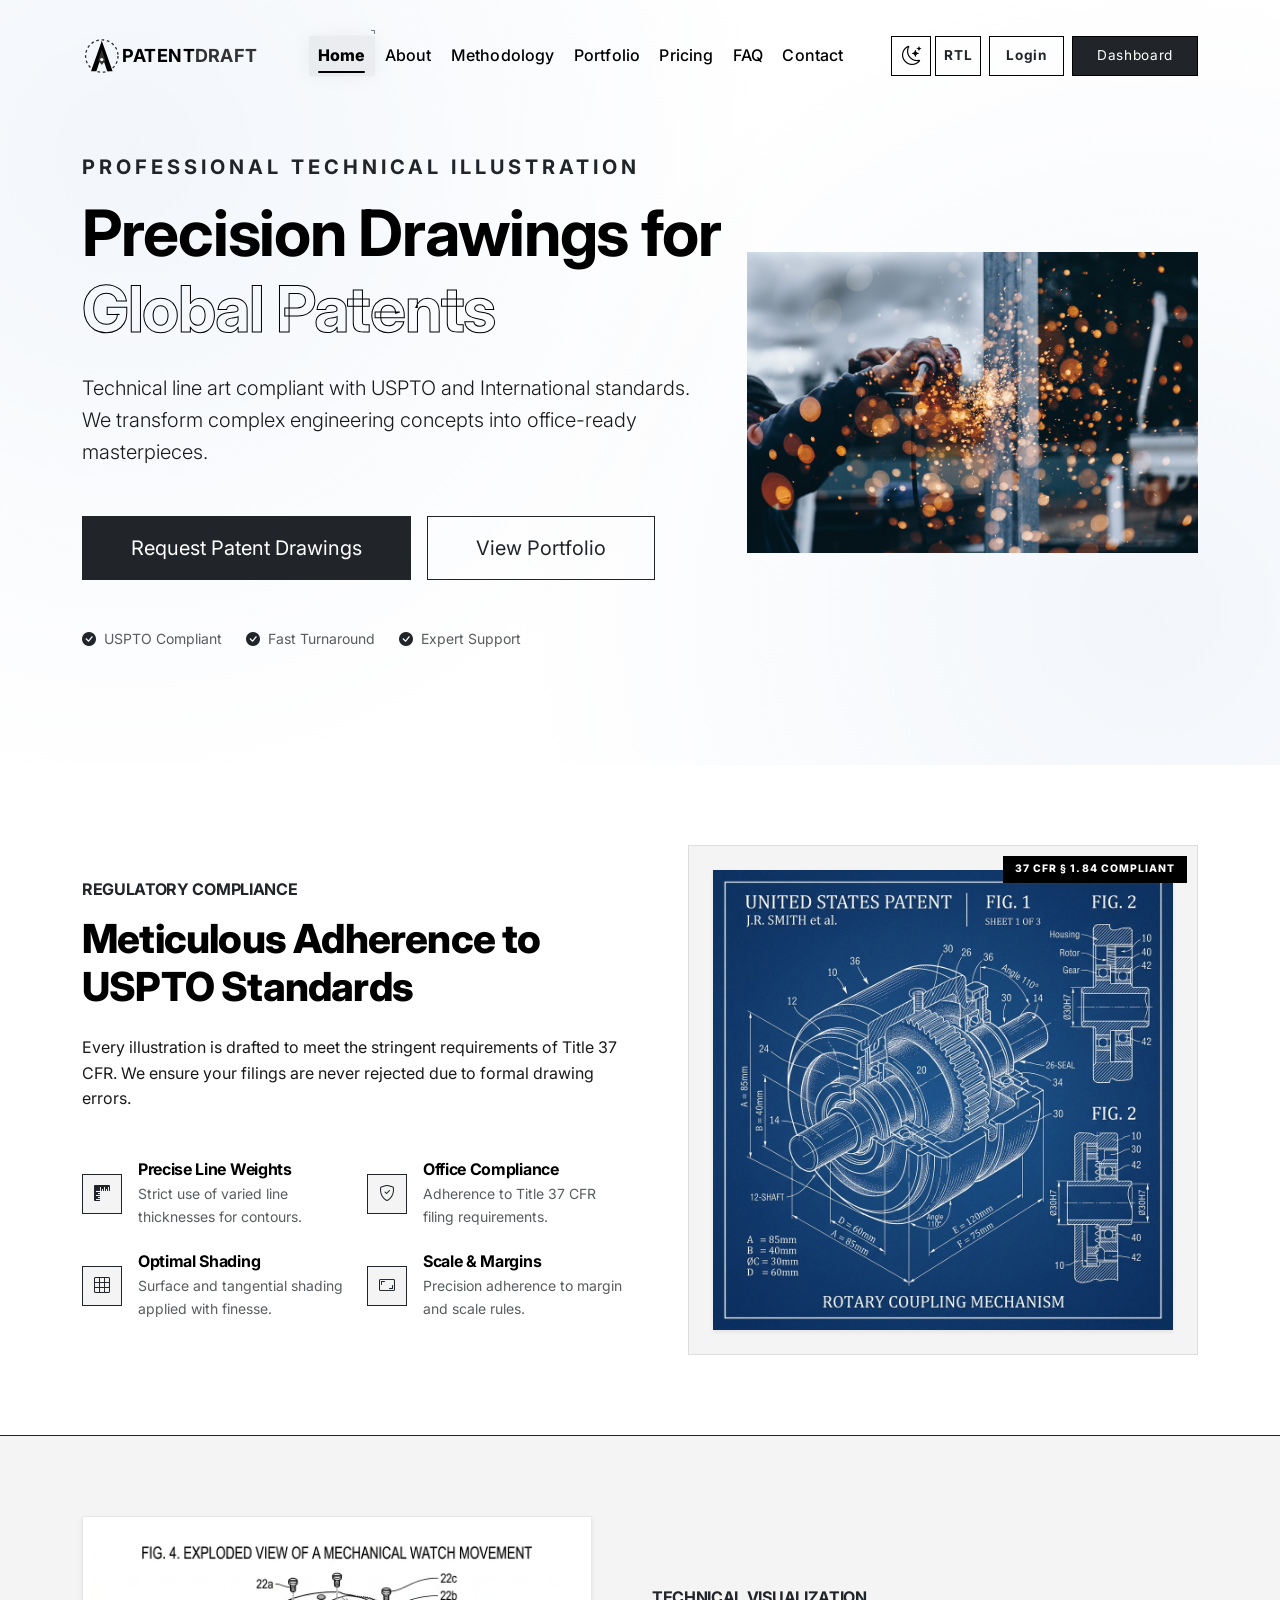
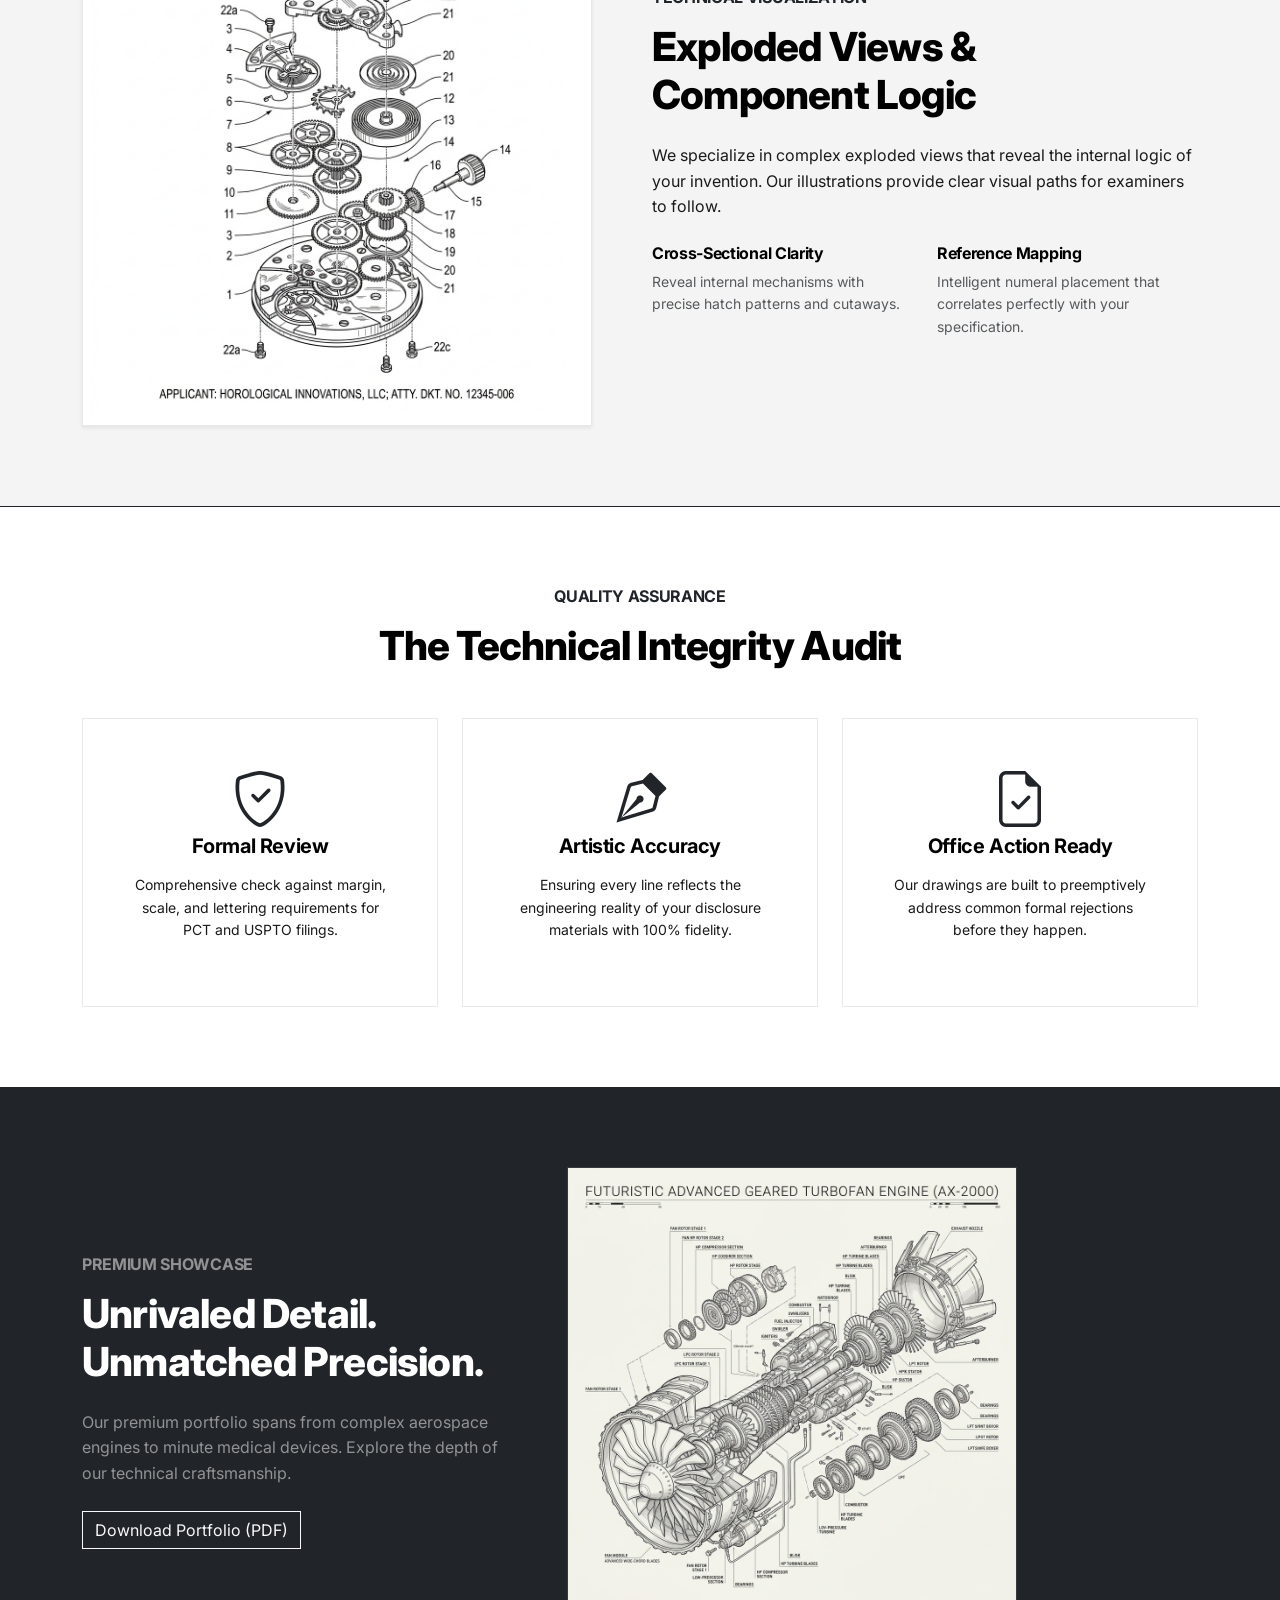
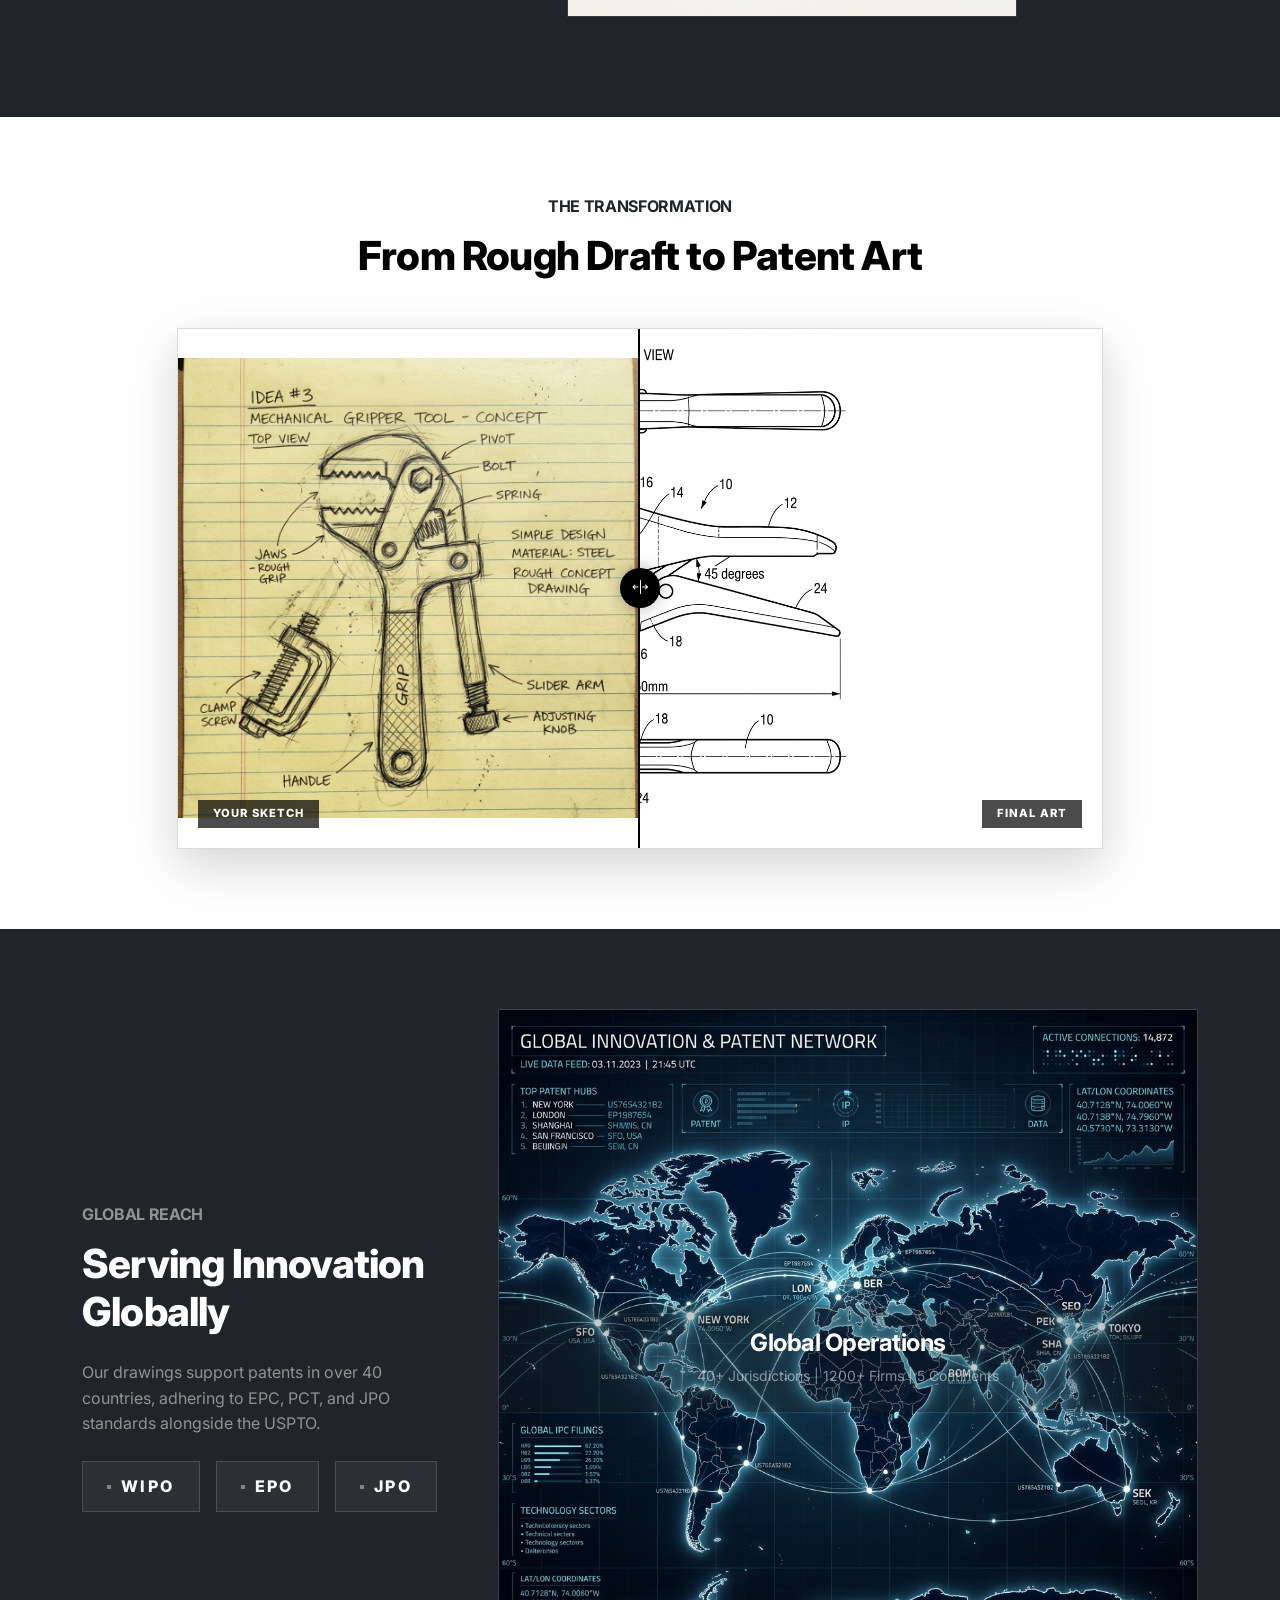
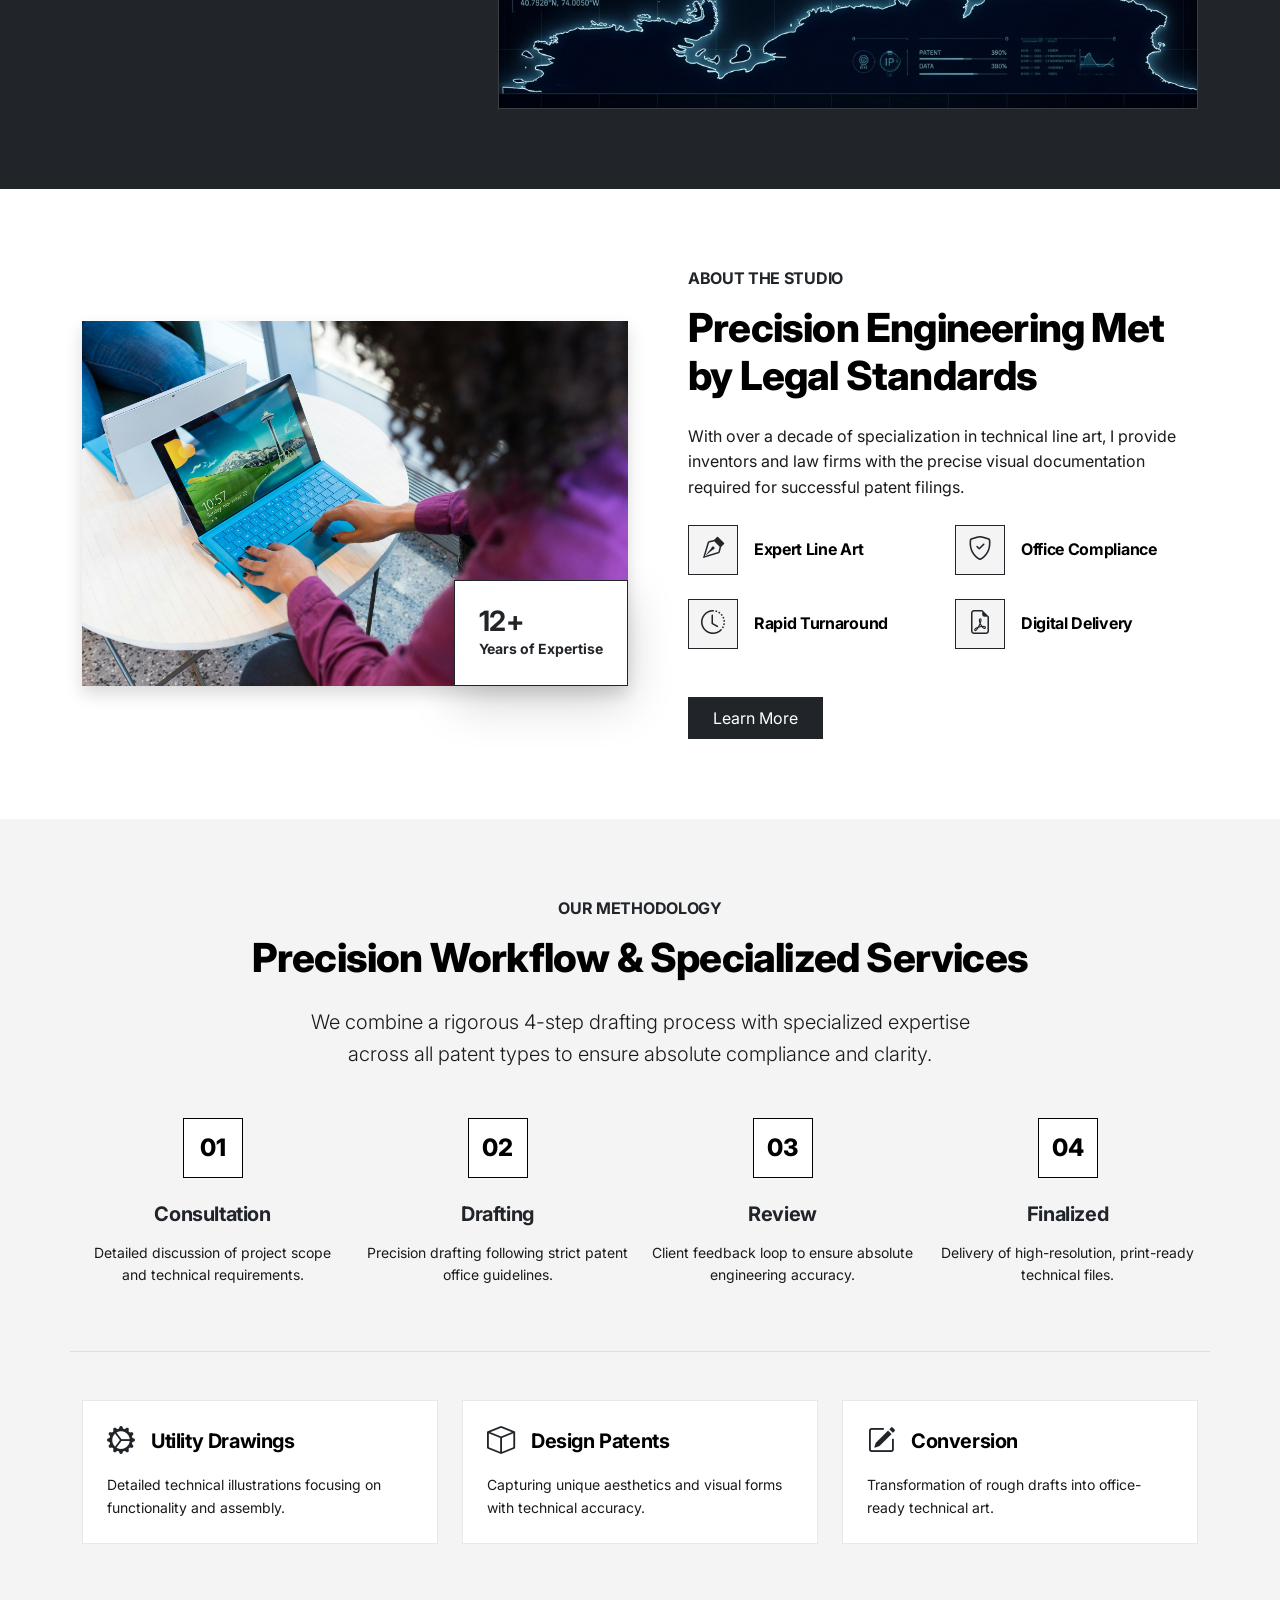
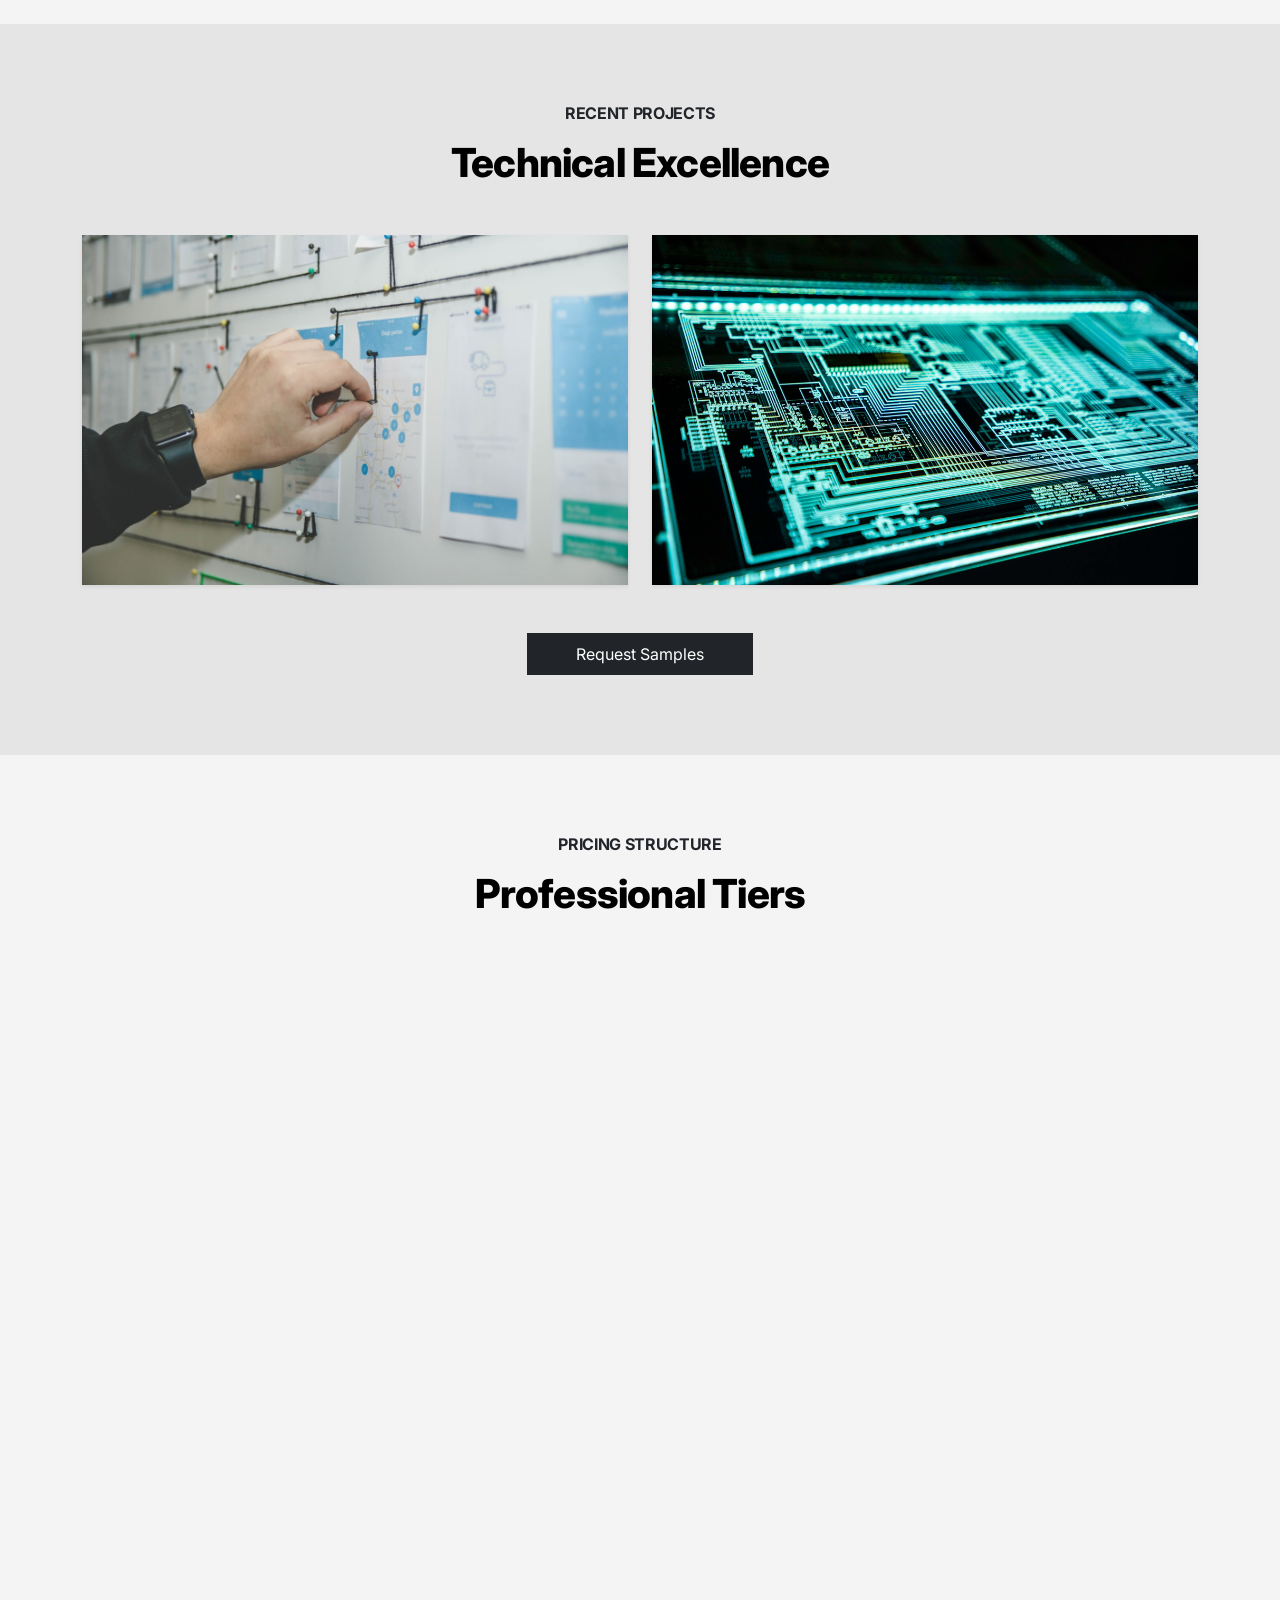
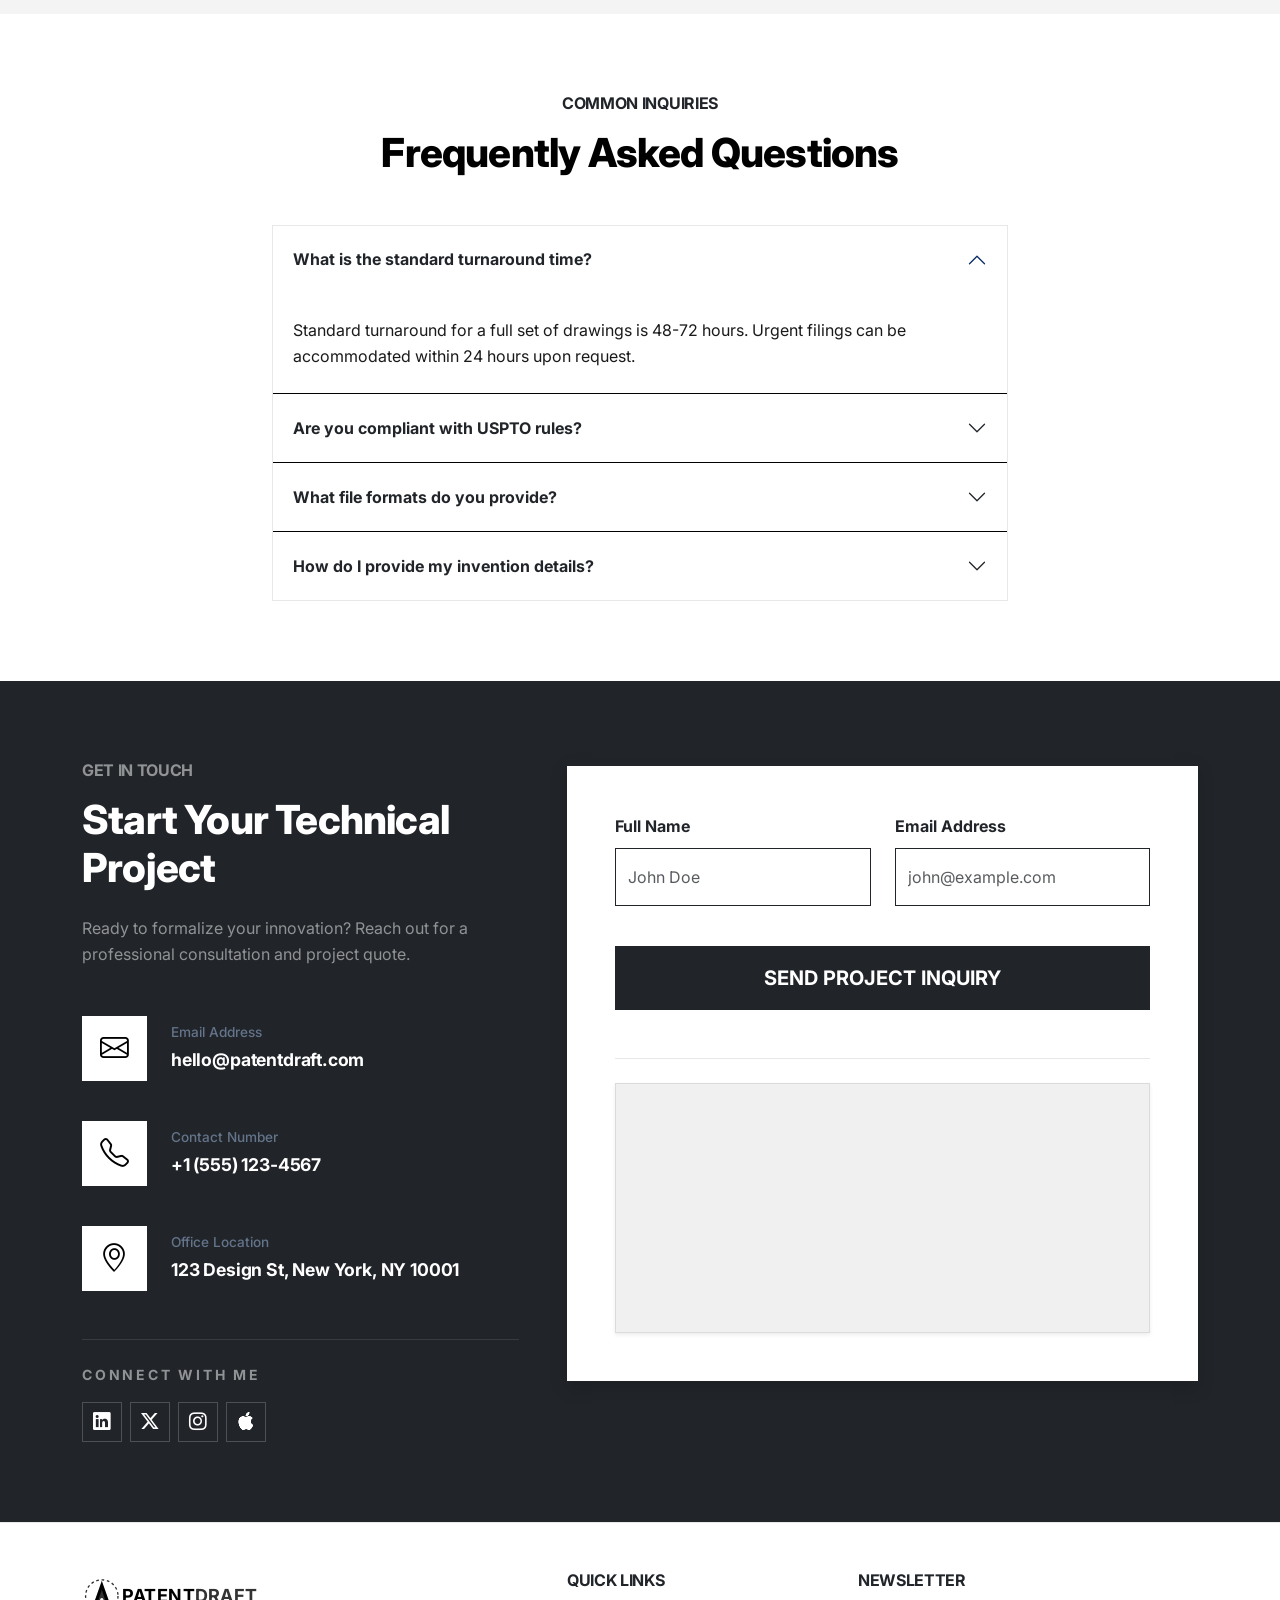
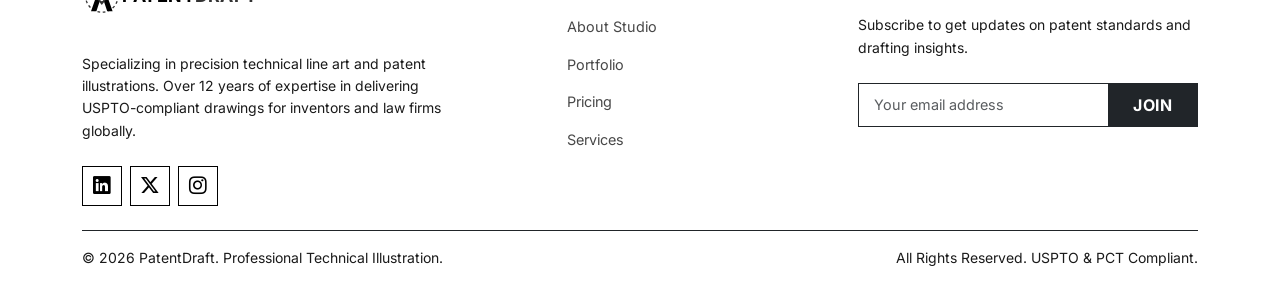
==== commit 95d84b40: "intcor2final" ====
--- a/index.html
+++ b/index.html
@@ -138,30 +138,44 @@
                         <p class="text-secondary mb-4">Every illustration is drafted to meet the stringent requirements
                             of
                             Title 37 CFR. We ensure your filings are never rejected due to formal drawing errors.</p>
-                        <ul class="list-unstyled">
-                            <li
-                                class="mb-3 d-flex align-items-center justify-content-center align-items-lg-start justify-content-lg-start gap-3">
-                                <div class="icon-box-sm border border-dark flex-shrink-0"><i class="bi bi-rulers"></i>
-                                </div>
-                                <div class="text-start text-lg-start">
-                                    <h6 class="fw-bold mb-1">Precise Line Weights</h6>
-                                    <p class="small text-muted mb-0">Strict use of varied line thicknesses for contours
-                                        and
-                                        details.</p>
-                                </div>
-                            </li>
-                            <li
-                                class="mb-3 d-flex align-items-center justify-content-center align-items-lg-start justify-content-lg-start gap-3">
-                                <div class="icon-box-sm border border-dark flex-shrink-0"><i class="bi bi-grid-3x3"></i>
-                                </div>
-                                <div class="text-start text-lg-start">
-                                    <h6 class="fw-bold mb-1">Optimal Shading</h6>
-                                    <p class="small text-muted mb-0">Surface and tangential shading applied with
-                                        technical
-                                        finesse.</p>
-                                </div>
-                            </li>
-                        </ul>
+                        <div class="row g-4 mt-2">
+                            <div class="col-sm-6">
+                                <div class="d-flex align-items-center gap-3">
+                                    <div class="icon-box-sm bg-light text-dark border border-dark flex-shrink-0"><i class="bi bi-rulers"></i></div>
+                                    <div>
+                                        <h6 class="fw-bold mb-1">Precise Line Weights</h6>
+                                        <p class="small text-muted mb-0">Strict use of varied line thicknesses for contours.</p>
+                                    </div>
+                                </div>
+                            </div>
+                            <div class="col-sm-6">
+                                <div class="d-flex align-items-center gap-3">
+                                    <div class="icon-box-sm bg-light text-dark border border-dark flex-shrink-0"><i class="bi bi-shield-check"></i></div>
+                                    <div>
+                                        <h6 class="fw-bold mb-1">Office Compliance</h6>
+                                        <p class="small text-muted mb-0">Adherence to Title 37 CFR filing requirements.</p>
+                                    </div>
+                                </div>
+                            </div>
+                            <div class="col-sm-6">
+                                <div class="d-flex align-items-center gap-3">
+                                    <div class="icon-box-sm bg-light text-dark border border-dark flex-shrink-0"><i class="bi bi-grid-3x3"></i></div>
+                                    <div>
+                                        <h6 class="fw-bold mb-1">Optimal Shading</h6>
+                                        <p class="small text-muted mb-0">Surface and tangential shading applied with finesse.</p>
+                                    </div>
+                                </div>
+                            </div>
+                            <div class="col-sm-6">
+                                <div class="d-flex align-items-center gap-3">
+                                    <div class="icon-box-sm bg-light text-dark border border-dark flex-shrink-0"><i class="bi bi-aspect-ratio"></i></div>
+                                    <div>
+                                        <h6 class="fw-bold mb-1">Scale & Margins</h6>
+                                        <p class="small text-muted mb-0">Precision adherence to margin and scale rules.</p>
+                                    </div>
+                                </div>
+                            </div>
+                        </div>
                     </div>
                     <div class="col-lg-6 ps-lg-5">
                         <div
@@ -310,18 +324,15 @@
                         <p class="text-white-50">Our drawings support patents in over 40 countries, adhering to EPC,
                             PCT,
                             and JPO standards alongside the USPTO.</p>
-                        <div class="d-flex flex-wrap justify-content-center justify-content-lg-start gap-2 mt-4">
-                            <span
-                                class="badge bg-secondary border border-white border-opacity-20 rounded-0 px-3 py-2">WIPO</span>
-                            <span
-                                class="badge bg-secondary border border-white border-opacity-20 rounded-0 px-3 py-2">EPO</span>
-                            <span
-                                class="badge bg-secondary border border-white border-opacity-20 rounded-0 px-3 py-2">JPO</span>
+                        <div class="d-flex flex-wrap justify-content-center justify-content-lg-start gap-3 mt-4 mb-5 mb-lg-0">
+                            <span class="region-badge">WIPO</span>
+                            <span class="region-badge">EPO</span>
+                            <span class="region-badge">JPO</span>
                         </div>
                     </div>
                     <div class="col-lg-8 ps-lg-5">
                         <div
-                            class="world-map-visual position-relative overflow-hidden border border-white border-opacity-10 rounded-0">
+                            class="world-map-visual position-relative overflow-hidden border border-white border-opacity-10 rounded-0 mb-5 mb-lg-0">
                             <img src="assets/img/global-reach.png" alt="Global Reach Map" class="img-fluid w-100">
                             <div
                                 class="position-absolute top-50 start-50 translate-middle text-center w-100 p-4 bg-dark bg-opacity-25 backdrop-blur-sm">
@@ -355,10 +366,9 @@
                     <p class="text-secondary mb-4">With over a decade of specialization in technical line art, I provide
                         inventors and law firms with the precise visual documentation required for successful patent
                         filings.</p>
-                    <div class="row g-4 mb-5 justify-content-center justify-content-lg-start">
+                    <div class="row g-4 mb-5">
                         <div class="col-sm-6">
-                            <div
-                                class="d-flex align-items-center justify-content-center justify-content-lg-start gap-3">
+                            <div class="d-flex align-items-center gap-3">
                                 <div class="icon-box bg-light text-dark border border-dark flex-shrink-0">
                                     <i class="bi bi-vector-pen"></i>
                                 </div>
@@ -366,8 +376,7 @@
                             </div>
                         </div>
                         <div class="col-sm-6">
-                            <div
-                                class="d-flex align-items-center justify-content-center justify-content-lg-start gap-3">
+                            <div class="d-flex align-items-center gap-3">
                                 <div class="icon-box bg-light text-dark border border-dark flex-shrink-0">
                                     <i class="bi bi-shield-check"></i>
                                 </div>
@@ -375,8 +384,7 @@
                             </div>
                         </div>
                         <div class="col-sm-6">
-                            <div
-                                class="d-flex align-items-center justify-content-center justify-content-lg-start gap-3">
+                            <div class="d-flex align-items-center gap-3">
                                 <div class="icon-box bg-light text-dark border border-dark flex-shrink-0">
                                     <i class="bi bi-clock-history"></i>
                                 </div>
@@ -384,8 +392,7 @@
                             </div>
                         </div>
                         <div class="col-sm-6">
-                            <div
-                                class="d-flex align-items-center justify-content-center justify-content-lg-start gap-3">
+                            <div class="d-flex align-items-center gap-3">
                                 <div class="icon-box bg-light text-dark border border-dark flex-shrink-0">
                                     <i class="bi bi-file-earmark-pdf"></i>
                                 </div>
@@ -592,7 +599,7 @@
                         id="accordionFAQ">
                         <div class="accordion-item">
                             <h2 class="accordion-header">
-                                <button class="accordion-button fw-bold py-4 bg-white text-dark" type="button"
+                                <button class="accordion-button fw-bold py-4 text-dark" type="button"
                                     data-bs-toggle="collapse" data-bs-target="#faq1">
                                     What is the standard turnaround time?
                                 </button>
@@ -606,7 +613,7 @@
                         </div>
                         <div class="accordion-item">
                             <h2 class="accordion-header">
-                                <button class="accordion-button collapsed fw-bold py-4 bg-white text-dark" type="button"
+                                <button class="accordion-button collapsed fw-bold py-4 text-dark" type="button"
                                     data-bs-toggle="collapse" data-bs-target="#faq2">
                                     Are you compliant with USPTO rules?
                                 </button>
@@ -620,7 +627,7 @@
                         </div>
                         <div class="accordion-item">
                             <h2 class="accordion-header">
-                                <button class="accordion-button collapsed fw-bold py-4 bg-white text-dark" type="button"
+                                <button class="accordion-button collapsed fw-bold py-4 text-dark" type="button"
                                     data-bs-toggle="collapse" data-bs-target="#faq3">
                                     What file formats do you provide?
                                 </button>
@@ -635,7 +642,7 @@
                         </div>
                         <div class="accordion-item">
                             <h2 class="accordion-header">
-                                <button class="accordion-button collapsed fw-bold py-4 bg-white text-dark" type="button"
+                                <button class="accordion-button collapsed fw-bold py-4 text-dark" type="button"
                                     data-bs-toggle="collapse" data-bs-target="#faq4">
                                     How do I provide my invention details?
                                 </button>
--- a/style.css
+++ b/style.css
@@ -1,2286 +1,2367 @@
-:root {
-    --primary-color: #000000;
-    --primary-hover: #333333;
-    --dark-color: #000000;
-    --light-bg: #f8f8f8;
-    --gray-bg: #f4f4f4;
-    --deep-gray-bg: #e5e5e5;
-    --secondary-text: #1a1a1a;
-    --white: #ffffff;
-    --border-color: #000000;
-    --transition: all 0.3s cubic-bezier(0.4, 0, 0.2, 1);
-    --container-max-width: 1140px;
-    --navbar-bg: rgba(255, 255, 255, 0.8);
-    --logo-guide: #333333;
-    --logo-shape: #000000;
-    --logo-nib: #333333;
-    --logo-dot: #FFFFFF;
-    --logo-text-1: #000000;
-    --logo-text-2: #333333;
-}
-
-[data-theme="dark"] {
-    --primary-color: #ffffff;
-    --primary-hover: #cccccc;
-    --dark-color: #ffffff;
-    --light-bg: #1a1a1a;
-    --gray-bg: #121212;
-    --deep-gray-bg: #2a2a2a;
-    --secondary-text: #e0e0e0;
-    --white: #121212;
-    --border-color: rgba(255, 255, 255, 0.2);
-    --navbar-bg: rgba(18, 18, 18, 0.8);
-    --logo-guide: #CCCCCC;
-    --logo-shape: #FFFFFF;
-    --logo-nib: #CCCCCC;
-    --logo-dot: #1A1A1A;
-    --logo-text-1: #FFFFFF;
-    --logo-text-2: #CCCCCC;
-}
-
-/* Global Dark Mode Text Fixes */
-[data-theme="dark"] .text-dark {
-    color: var(--dark-color) !important;
-}
-
-[data-theme="dark"] .text-black {
-    color: var(--dark-color) !important;
-}
-
-
-/* Global Styles */
-html,
-body {
-    overflow-x: hidden;
-    width: 100%;
-    position: relative;
-}
-
-body {
-    font-family: 'Inter', sans-serif;
-    color: var(--dark-color);
-    line-height: 1.6;
-    background-color: var(--white);
-}
-
-h1,
-h2,
-h3,
-h4,
-h5,
-h6 {
-    font-weight: 800;
-    letter-spacing: -0.02em;
-    color: var(--dark-color);
-}
-
-.section-padding {
-    padding: 80px 0;
-}
-
-.section-title {
-    font-size: 2.5rem;
-    font-weight: 800;
-    margin-bottom: 1rem;
-    position: relative;
-}
-
-.tracking-widest {
-    letter-spacing: 0.2em;
-}
-
-@media (max-width: 768px) {
-    .tracking-widest {
-        letter-spacing: 0.1em;
-    }
-}
-
-.tracking-tighter {
-    letter-spacing: -0.05em;
-}
-
-.transition-all {
-    transition: var(--transition);
-}
-
-.text-outline {
-    -webkit-text-stroke: 1px var(--dark-color);
-    color: transparent;
-}
-
-.hover-up:hover {
-    transform: translateY(-10px);
-}
-
-/* Navbar */
-.navbar {
-    padding: 30px 0;
-    background: transparent;
-    transition: var(--transition);
-}
-
-.navbar.scrolled {
-    padding: 15px 0;
-    background: var(--navbar-bg);
-    backdrop-filter: blur(10px);
-    box-shadow: 0 10px 30px rgba(0, 0, 0, 0.1);
-    border-bottom: 1px solid var(--border-color);
-}
-
-.navbar-brand {
-    padding: 0;
-}
-
-.navbar-logo {
-    max-width: 180px;
-    height: 45px;
-    object-fit: contain;
-    transition: var(--transition);
-}
-
-.logo svg,
-.sidebar-logo svg,
-.footer-logo svg,
-.navbar-brand svg {
-    width: 180px;
-    height: 50px;
-    display: block;
-    direction: ltr !important;
-    unicode-bidi: isolate;
-}
-
-.logo svg text,
-.sidebar-logo svg text,
-.footer-logo svg text,
-.navbar-brand svg text {
-    text-anchor: start !important;
-    direction: ltr !important;
-    unicode-bidi: isolate;
-}
-
-[data-theme="dark"] .logo svg {
-    filter: brightness(1.05);
-}
-
-.footer-logo {
-    filter: none;
-}
-
-[data-theme="dark"] .navbar-logo {
-    filter: brightness(0) invert(1);
-}
-
-/* Modern Active Nav State */
-.navbar-nav {
-    position: relative;
-}
-
-.nav-link {
-    font-weight: 500;
-    color: var(--dark-color);
-    position: relative;
-    transition: var(--transition);
-    padding: 10px 18px;
-    z-index: 2;
-    letter-spacing: 0.01em;
-}
-
-/* Remove old underline */
-.nav-link::after {
-    display: none !important;
-}
-
-.nav-link.active {
-    font-weight: 800 !important;
-    color: var(--dark-color) !important;
-}
-
-/* Floating Underline Indicator */
-.nav-indicator {
-    position: absolute;
-    bottom: 8px;
-    height: 2px;
-    background: var(--dark-color);
-    transition: all 0.4s cubic-bezier(0.68, -0.55, 0.265, 1.55);
-    z-index: 1;
-    border-radius: 2px;
-    pointer-events: none;
-    opacity: 0;
-}
-
-.navbar.scrolled .nav-indicator {
-    bottom: 4px;
-}
-
-.nav-indicator.active {
-    opacity: 1;
-}
-
-/* Active Pill/Glow Effect */
-.nav-link.active::before {
-    content: '';
-    position: absolute;
-    top: 50%;
-    left: 50%;
-    transform: translate(-50%, -50%) scale(0.9);
-    width: 100%;
-    height: 80%;
-    background: rgba(0, 0, 0, 0.05);
-    border-radius: 4px;
-    z-index: -1;
-    opacity: 0;
-    transition: var(--transition);
-    box-shadow: 0 0 20px rgba(0, 0, 0, 0.05);
-}
-
-.nav-link.active::before {
-    opacity: 1;
-    transform: translate(-50%, -50%) scale(1);
-}
-
-[data-theme="dark"] .nav-link.active::before {
-    background: rgba(255, 255, 255, 0.08);
-    box-shadow: 0 0 20px rgba(255, 255, 255, 0.1);
-}
-
-/* Technical Details for Active State */
-.nav-link.active::after {
-    display: block !important;
-    content: '';
-    position: absolute;
-    top: 0;
-    right: 0;
-    width: 4px;
-    height: 4px;
-    border-top: 1.5px solid var(--dark-color);
-    border-right: 1.5px solid var(--dark-color);
-    opacity: 0.5;
-}
-
-/* Mobile Offcanvas Active State */
-@media (max-width: 1100px) {
-    .navbar-nav .nav-link {
-        padding: 15px 20px;
-        border-left: 0px solid var(--dark-color);
-    }
-
-    .navbar-nav .nav-link.active {
-        background: rgba(0, 0, 0, 0.03);
-        border-left: 4px solid var(--dark-color);
-        padding-left: 16px;
-    }
-
-    [data-theme="dark"] .navbar-nav .nav-link.active {
-        background: rgba(255, 255, 255, 0.05);
-    }
-
-    .nav-indicator {
-        display: none !important;
-    }
-}
-
-
-.navbar .btn {
-    height: 40px;
-    padding: 0 15px;
-    font-size: 0.85rem;
-    display: flex;
-    align-items: center;
-    justify-content: center;
-    line-height: 1;
-}
-
-#themeToggle,
-#themeToggleMobile {
-    width: 40px;
-    padding: 0;
-}
-
-#rtlToggle,
-#rtlToggleMobile {
-    min-width: 45px;
-    padding: 0 10px;
-}
-
-/* Nav Action Buttons Styling */
-.navbar .btn {
-    border: 1px solid var(--border-color);
-    letter-spacing: 0.05em;
-    font-size: 0.85rem;
-    transition: var(--transition);
-}
-
-@media (max-width: 1100px) {
-    .offcanvas-body .btn {
-        width: 100%;
-        height: 48px;
-        margin-bottom: 0.5rem;
-        display: flex;
-        justify-content: center;
-        align-items: center;
-    }
-}
-
-/* Hero Section */
-.sync-header-footer {
-    background-color: var(--white) !important;
-    background-image: 
-        radial-gradient(circle at 10% 20%, rgba(0, 86, 179, 0.05) 0%, transparent 50%),
-        radial-gradient(circle at 90% 80%, rgba(0, 86, 179, 0.05) 0%, transparent 50%) !important;
-    color: var(--dark-color) !important;
-    border: none !important;
-}
-
-.hero-section {
-    min-height: 85vh;
-    padding-top: 140px;
-    padding-bottom: 100px;
-}
-
-.hero-visual-wrapper {
-    position: relative;
-    overflow: hidden;
-}
-
-.hero-img {
-    filter: none;
-    transition: var(--transition);
-    max-width: 100%;
-    height: auto;
-}
-
-.hero-img:hover {
-    transform: scale(1.02);
-}
-
-.hero-visual-circle {
-    position: absolute;
-    top: 50%;
-    left: 50%;
-    transform: translate(-50%, -50%);
-    width: 120%;
-    height: 120%;
-    border: 1px solid rgba(0, 0, 0, 0.1);
-    border-radius: 50%;
-    z-index: -1;
-}
-
-@media (max-width: 768px) {
-    .hero-visual-circle {
-        width: 100%;
-        height: 100%;
-    }
-}
-
-.about-experience {
-    transition: var(--transition);
-}
-
-@media (max-width: 767px) {
-    .about-experience {
-        position: relative !important;
-        bottom: auto !important;
-        end: auto !important;
-        transform: none !important;
-        margin-top: -30px;
-        margin-left: 20px;
-        margin-right: 20px;
-        display: inline-block !important;
-    }
-}
-
-/* Icon Box */
-.icon-box {
-    width: 50px;
-    height: 50px;
-    display: flex;
-    align-items: center;
-    justify-content: center;
-    border-radius: 0;
-    font-size: 1.5rem;
-}
-
-.icon-box-sm {
-    width: 40px;
-    height: 40px;
-    display: flex;
-    align-items: center;
-    justify-content: center;
-    border-radius: 0;
-}
-
-/* Service Card */
-.service-card {
-    border: 1px solid rgba(0, 0, 0, 0.05);
-}
-
-.service-card:hover {
-    border-color: var(--dark-color);
-    box-shadow: 0 20px 40px rgba(0, 0, 0, 0.05) !important;
-}
-
-/* Portfolio */
-.portfolio-item {
-    height: 350px;
-}
-
-.portfolio-img {
-    width: 100%;
-    height: 100%;
-    object-fit: cover;
-    filter: none;
-    transition: transform 0.5s ease;
-}
-
-.portfolio-overlay {
-    position: absolute;
-    top: 0;
-    left: 0;
-    width: 100%;
-    height: 100%;
-    background: linear-gradient(transparent, rgba(0, 0, 0, 0.8));
-    opacity: 0;
-    transition: var(--transition);
-}
-
-.portfolio-item:hover .portfolio-img {
-    transform: scale(1.1);
-    filter: grayscale(0);
-}
-
-.portfolio-item:hover .portfolio-overlay {
-    opacity: 1;
-}
-
-/* Process Section */
-.process-number {
-    width: 60px;
-    height: 60px;
-    background: var(--white);
-    color: var(--dark-color);
-    font-weight: 800;
-    font-size: 1.5rem;
-    display: flex;
-    align-items: center;
-    justify-content: center;
-    border-radius: 0;
-    /* Squared for technical look */
-    border: 1px solid var(--dark-color);
-}
-
-.process-line {
-    position: absolute;
-    top: 30px;
-    left: 10%;
-    width: 80%;
-    height: 2px;
-    background: rgba(255, 255, 255, 0.1);
-    z-index: 0;
-}
-
-.process-card {
-    position: relative;
-    z-index: 1;
-}
-
-/* Pricing Enhancement */
-.pricing-card {
-    border: 1px solid var(--border-color);
-    transition: var(--transition);
-    background: var(--white);
-    position: relative;
-    /* overflow: hidden; Removed to allow badge to overflow */
-    display: flex;
-    flex-direction: column;
-}
-
-.pricing-card::before {
-    content: '';
-    position: absolute;
-    top: 0;
-    left: 0;
-    width: 100%;
-    height: 4px;
-    background: transparent;
-    transition: var(--transition);
-}
-
-.pricing-card:hover {
-    transform: translateY(-12px);
-    box-shadow: 0 40px 80px rgba(0, 0, 0, 0.1) !important;
-    border-color: var(--dark-color);
-}
-
-[data-theme="dark"] .pricing-card:hover {
-    box-shadow: 0 40px 80px rgba(0, 0, 0, 0.4) !important;
-}
-
-.pricing-basic:hover::before {
-    background: #adb5bd;
-}
-
-.pricing-featured {
-    border-width: 2px !important;
-    border-color: var(--dark-color) !important;
-    transform: scale(1.02);
-    z-index: 2;
-    background: linear-gradient(145deg, var(--white), #f8f9fa);
-}
-
-[data-theme="dark"] .pricing-featured {
-    background: linear-gradient(145deg, #1a1a1a, #252525);
-}
-
-.pricing-featured::before {
-    background: var(--dark-color);
-}
-
-.pricing-featured:hover {
-    transform: scale(1.05) translateY(-12px);
-}
-
-.pricing-enterprise:hover::before {
-    background: #444;
-}
-
-.price {
-    margin-bottom: 2rem !important;
-}
-
-.price .amount {
-    font-size: 4.5rem;
-    line-height: 1;
-    letter-spacing: -3px;
-}
-
-.price .currency {
-    vertical-align: super;
-    font-size: 1.5rem;
-}
-
-.pricing-card ul {
-    border-top: 1px solid var(--border-color);
-    padding-top: 2rem;
-}
-
-.pricing-card ul li {
-    display: flex;
-    align-items: center;
-    gap: 0.75rem;
-    margin-bottom: 1rem !important;
-    transition: transform 0.3s ease;
-}
-
-.pricing-card:hover ul li {
-    transform: translateX(8px);
-}
-
-.pricing-card ul li:nth-child(2) {
-    transition-delay: 0.05s;
-}
-
-.pricing-card ul li:nth-child(3) {
-    transition-delay: 0.1s;
-}
-
-.pricing-card ul li i {
-    font-size: 1.2rem;
-    color: #000;
-}
-
-[data-theme="dark"] .pricing-card ul li i {
-    color: #fff;
-}
-
-.pricing-featured .badge {
-    font-size: 0.7rem;
-    text-transform: uppercase;
-    letter-spacing: 0.15em;
-    font-weight: 800;
-    padding: 12px 30px !important;
-    box-shadow: 0 4px 15px rgba(0, 0, 0, 0.2);
-    z-index: 10;
-}
-
-.pricing-card .btn {
-    transition: var(--transition);
-    text-transform: uppercase;
-    letter-spacing: 0.05em;
-    font-weight: 700;
-    padding: 15px !important;
-}
-
-.pricing-card .btn:hover {
-    letter-spacing: 0.1em;
-}
-
-/* Contact */
-.social-icon {
-    width: 40px;
-    height: 40px;
-    display: flex;
-    align-items: center;
-    justify-content: center;
-    border-radius: 0;
-    text-decoration: none;
-    transition: var(--transition);
-    border: 1px solid rgba(255, 255, 255, 0.2);
-}
-
-.social-icon i {
-    font-size: 1.1rem;
-}
-
-.social-icon:hover {
-    background: var(--dark-color) !important;
-    color: var(--white) !important;
-    transform: translateY(-5px);
-}
-
-/* Animations */
-@keyframes fadeIn {
-    from {
-        opacity: 0;
-    }
-
-    to {
-        opacity: 1;
-    }
-}
-
-@keyframes slideUp {
-    from {
-        transform: translateY(30px);
-        opacity: 0;
-    }
-
-    to {
-        transform: translateY(0);
-        opacity: 1;
-    }
-}
-
-@keyframes float {
-    0% {
-        transform: translateY(0);
-    }
-
-    50% {
-        transform: translateY(-20px);
-    }
-
-    100% {
-        transform: translateY(0);
-    }
-}
-
-.animate-fade-in {
-    animation: fadeIn 1s ease-out forwards;
-}
-
-.animate-fade-in-delay {
-    animation: fadeIn 1s ease-out 0.3s forwards;
-    opacity: 0;
-}
-
-.animate-fade-in-long {
-    animation: fadeIn 1.5s ease-out 0.8s forwards;
-    opacity: 0;
-}
-
-.animate-slide-up {
-    animation: slideUp 0.8s ease-out forwards;
-}
-
-.animate-slide-up-delay {
-    animation: slideUp 0.8s ease-out 0.5s forwards;
-    opacity: 0;
-}
-
-.animate-float {
-    animation: float 5s ease-in-out infinite;
-}
-
-.bg-light {
-    background-color: var(--gray-bg) !important;
-}
-
-.bg-gray-deep {
-    background-color: var(--deep-gray-bg) !important;
-}
-
-@media (max-width: 1100px) {
-    .navbar-expand-custom .navbar-toggler {
-        display: block;
-    }
-
-    .navbar-expand-custom .offcanvas {
-        position: fixed;
-        top: 0;
-        bottom: 0;
-        right: 0;
-        width: 300px;
-        height: 100vh;
-        z-index: 1045;
-        background-color: var(--white);
-        transition: transform 0.3s ease-in-out;
-        transform: translateX(100%);
-        visibility: hidden;
-        display: flex;
-        flex-direction: column;
-        box-shadow: -10px 0 30px rgba(0, 0, 0, 0.1);
-    }
-
-    .navbar-expand-custom .offcanvas.show {
-        transform: translateX(0);
-        visibility: visible;
-    }
-
-    .navbar-expand-custom .offcanvas-header {
-        display: flex;
-        padding: 1.5rem;
-        border-bottom: 1px solid rgba(0, 0, 0, 0.05);
-    }
-
-    .navbar-expand-custom .offcanvas-body {
-        padding: 1.5rem;
-        flex-grow: 1;
-        overflow-y: auto;
-    }
-
-    .navbar-expand-custom .navbar-nav {
-        flex-direction: column;
-        justify-content: flex-start !important;
-    }
-
-    .section-title {
-        font-size: 2rem;
-    }
-
-    .hero-section {
-        padding-top: 160px;
-        padding-bottom: 80px;
-        text-align: center;
-        min-height: 100vh;
-        display: flex;
-        align-items: center;
-    }
-
-    .d-desktop-only {
-        display: none !important;
-    }
-}
-
-@media (min-width: 1101px) {
-    .navbar-expand-custom .navbar-toggler {
-        display: none;
-    }
-
-    .navbar-expand-custom .offcanvas {
-        position: static;
-        visibility: visible;
-        transform: none;
-        transition: none;
-        background: none;
-        border: none;
-        width: auto;
-        display: flex;
-        flex-grow: 1;
-    }
-
-    .navbar-expand-custom .offcanvas-header {
-        display: none;
-    }
-
-    .navbar-expand-custom .offcanvas-body {
-        display: flex;
-        padding: 0;
-        overflow: visible;
-        align-items: center;
-    }
-
-    .navbar-expand-custom .navbar-nav {
-        flex-direction: row;
-        margin-left: auto;
-    }
-
-    .navbar-expand-custom .nav-link {
-        padding: 0.8rem 0.6rem;
-    }
-
-    .d-desktop-only {
-        display: flex !important;
-    }
-}
-
-@media (max-width: 768px) {
-    .display-3 {
-        font-size: 2.25rem;
-        line-height: 1.2;
-    }
-
-    .hero-section .lead {
-        font-size: 1rem;
-        margin-bottom: 2rem !important;
-    }
-
-    .section-padding {
-        padding: 60px 0;
-    }
-
-    .navbar {
-        background: var(--white);
-        box-shadow: 0 5px 15px rgba(0, 0, 0, 0.05);
-    }
-}
-
-@media (max-width: 400px) {
-    .display-3 {
-        font-size: 1.85rem;
-    }
-
-    .tracking-widest {
-        letter-spacing: 0.05em;
-        font-size: 0.75rem;
-    }
-
-    .hero-section {
-        padding-top: 140px;
-    }
-
-    .hero-section .btn {
-        padding-left: 1.5rem !important;
-        padding-right: 1.5rem !important;
-        font-size: 0.9rem;
-    }
-}
-
-@media (min-width: 1200px) {
-    .container {
-        max-width: var(--container-max-width);
-    }
-}
-
-/* Theme Toggle Styling */
-#themeToggle i,
-#themeToggleMobile i {
-    font-size: 1.2rem;
-    color: var(--dark-color);
-}
-
-[data-theme="dark"] .bi-moon-stars::before {
-    content: "\f5a2";
-    /* Standard Sun icon in Bootstrap Icons */
-}
-
-[data-theme="dark"] #themeToggle i,
-[data-theme="dark"] #themeToggleMobile i {
-    color: #ffffff !important;
-}
-
-/* RTL Adjustments */
-[dir="rtl"] {
-    text-align: right;
-}
-
-[dir="rtl"] .text-start,
-[dir="rtl"] .text-lg-start,
-[dir="rtl"] .text-md-start,
-[dir="rtl"] .text-sm-start {
-    text-align: right !important;
-}
-
-[dir="rtl"] .text-end,
-[dir="rtl"] .text-lg-end,
-[dir="rtl"] .text-md-end,
-[dir="rtl"] .text-sm-end {
-    text-align: left !important;
-}
-
-[dir="rtl"] .ms-auto {
-    margin-right: auto !important;
-    margin-left: 0 !important;
-}
-
-[dir="rtl"] .me-auto {
-    margin-left: auto !important;
-    margin-right: 0 !important;
-}
-
-/* Margin and Padding Swaps */
-[dir="rtl"] .me-1 {
-    margin-left: .25rem !important;
-    margin-right: 0 !important;
-}
-
-[dir="rtl"] .me-2 {
-    margin-left: .5rem !important;
-    margin-right: 0 !important;
-}
-
-[dir="rtl"] .me-3 {
-    margin-left: 1rem !important;
-    margin-right: 0 !important;
-}
-
-[dir="rtl"] .me-4 {
-    margin-left: 1.5rem !important;
-    margin-right: 0 !important;
-}
-
-[dir="rtl"] .me-5 {
-    margin-left: 3rem !important;
-    margin-right: 0 !important;
-}
-
-[dir="rtl"] .ms-1 {
-    margin-right: .25rem !important;
-    margin-left: 0 !important;
-}
-
-[dir="rtl"] .ms-2 {
-    margin-right: .5rem !important;
-    margin-left: 0 !important;
-}
-
-[dir="rtl"] .ms-3 {
-    margin-right: 1rem !important;
-    margin-left: 0 !important;
-}
-
-[dir="rtl"] .ms-4 {
-    margin-right: 1.5rem !important;
-    margin-left: 0 !important;
-}
-
-[dir="rtl"] .ms-5 {
-    margin-right: 3rem !important;
-    margin-left: 0 !important;
-}
-
-[dir="rtl"] .pe-1 {
-    padding-left: .25rem !important;
-    padding-right: 0 !important;
-}
-
-[dir="rtl"] .pe-2 {
-    padding-left: .5rem !important;
-    padding-right: 0 !important;
-}
-
-[dir="rtl"] .pe-3 {
-    padding-left: 1rem !important;
-    padding-right: 0 !important;
-}
-
-[dir="rtl"] .pe-4 {
-    padding-left: 1.5rem !important;
-    padding-right: 0 !important;
-}
-
-[dir="rtl"] .pe-5 {
-    padding-left: 3rem !important;
-    padding-right: 0 !important;
-}
-
-[dir="rtl"] .ps-1 {
-    padding-right: .25rem !important;
-    padding-left: 0 !important;
-}
-
-[dir="rtl"] .ps-2 {
-    padding-right: .5rem !important;
-    padding-left: 0 !important;
-}
-
-[dir="rtl"] .ps-3 {
-    padding-right: 1rem !important;
-    padding-left: 0 !important;
-}
-
-[dir="rtl"] .ps-4 {
-    padding-right: 1.5rem !important;
-    padding-left: 0 !important;
-}
-
-[dir="rtl"] .ps-5 {
-    padding-right: 3rem !important;
-    padding-left: 0 !important;
-}
-
-@media (max-width: 1100px) {
-    [dir="rtl"] .offcanvas-end {
-        right: auto;
-        left: 0;
-        transform: translateX(-100%);
-    }
-
-    [dir="rtl"] .offcanvas.show {
-        transform: translateX(0);
-    }
-}
-
-[dir="rtl"] .about-experience {
-    right: auto;
-    left: 0;
-}
-
-[dir="rtl"] .pricing-card .list-unstyled i {
-    margin-left: 0.5rem;
-    margin-right: 0;
-}
-
-[dir="rtl"] .navbar-brand i {
-    margin-left: 0.5rem !important;
-    margin-right: 0 !important;
-}
-
-[dir="rtl"] .pricing-card:hover ul li {
-    transform: translateX(-8px);
-}
-
-/* Dark Mode Specific Overrides */
-[data-theme="dark"] .bg-white {
-    background-color: var(--white) !important;
-}
-
-[data-theme="dark"] .btn-dark {
-    background-color: #ffffff;
-    color: #000000;
-}
-
-[data-theme="dark"] .btn-dark:hover {
-    background-color: #eeeeee;
-    opacity: 0.9;
-}
-
-[data-theme="dark"] .accordion-button {
-    background-color: #1a1a1a !important;
-    color: #ffffff !important;
-}
-
-[data-theme="dark"] .accordion-item {
-    border-color: rgba(255, 255, 255, 0.1);
-}
-
-[data-theme="dark"] .contact-form-wrapper {
-    background-color: #1a1a1a !important;
-    border-color: #ffffff !important;
-}
-
-[data-theme="dark"] .form-control {
-    background-color: #2a2a2a;
-    border-color: rgba(255, 255, 255, 0.2);
-    color: #ffffff;
-}
-
-[data-theme="dark"] .form-control:focus {
-    background-color: #333333;
-    border-color: #ffffff;
-    color: #ffffff;
-}
-
-[data-theme="dark"] .text-secondary {
-    color: var(--secondary-text) !important;
-}
-
-[data-theme="dark"] .text-muted {
-    color: #b0b0b0 !important;
-}
-
-/* Contact Section Design Update */
-#contact .icon-box {
-    width: 65px;
-    height: 65px;
-    background-color: #ffffff !important;
-    color: #000000 !important;
-    font-size: 1.8rem;
-    display: flex;
-    align-items: center;
-    justify-content: center;
-    flex-shrink: 0;
-    transition: var(--transition);
-}
-
-#contact .icon-box:hover {
-    transform: scale(1.05);
-    box-shadow: 0 0 20px rgba(255, 255, 255, 0.2);
-}
-
-.contact-label {
-    display: block;
-    font-size: 0.85rem;
-    color: #64748b !important;
-    margin-bottom: 2px;
-    font-weight: 500;
-    text-transform: none;
-}
-
-[data-theme="dark"] .contact-label {
-    color: #94a3b8 !important;
-}
-
-.contact-value {
-    display: block;
-    font-size: 1.1rem;
-    font-weight: 700;
-    color: #ffffff; /* Improved visibility on dark bg */
-    letter-spacing: -0.01em;
-}
-
-[data-theme="dark"] .contact-value {
-    color: #ffffff; /* Better for dark mode */
-}
-
-/* Ensure the contact items are well-spaced */
-.contact-item-wrapper {
-    margin-bottom: 2.5rem;
-}
-
-/* Map & Contact Enhancement */
-.map-wrapper {
-    position: relative;
-    width: 100%;
-    height: 250px;
-    background: #f0f0f0;
-}
-
-.map-wrapper iframe {
-    width: 100%;
-    height: 100%;
-    filter: grayscale(0.2) contrast(1.1);
-    transition: var(--transition);
-}
-
-.map-wrapper:hover iframe {
-    filter: grayscale(0);
-}
-
-[data-theme="dark"] .map-wrapper {
-    background: #2a2a2a;
-}
-
-[data-theme="dark"] .map-wrapper iframe {
-    filter: grayscale(1) invert(0.9) contrast(1.2) hue-rotate(180deg);
-}
-
-[data-theme="dark"] .map-wrapper:hover iframe {
-    filter: grayscale(0.5) invert(0.8) contrast(1.2) hue-rotate(180deg);
-}
-
-@media (max-width: 991px) {
-    .map-wrapper {
-        height: 300px;
-    }
-}
-
-/* Auth Pages */
-.auth-wrapper {
-    min-height: 100vh;
-    display: flex;
-    align-items: center;
-    justify-content: center;
-    background: var(--light-bg);
-    padding: 2rem;
-}
-
-.auth-card {
-    width: 100%;
-    max-width: 450px;
-    background: var(--white);
-    padding: 3rem;
-    border: 1px solid var(--border-color);
-    box-shadow: 0 20px 50px rgba(0, 0, 0, 0.05);
-}
-
-[data-theme="dark"] .auth-card {
-    box-shadow: 0 20px 50px rgba(0, 0, 0, 0.3);
-}
-
-.auth-logo {
-    display: block;
-    margin: 0 auto 2rem;
-    text-align: center;
-}
-
-/* Dashboard Layout */
-.dashboard-container {
-    display: flex;
-    min-height: 100vh;
-    background: var(--light-bg);
-}
-
-.dashboard-sidebar {
-    width: 280px;
-    background: var(--white);
-    border-right: 1px solid var(--border-color);
-    padding: 2rem;
-    display: flex;
-    flex-direction: column;
-    position: fixed;
-    top: 0;
-    left: 0;
-    height: 100vh;
-    overflow-y: auto;
-    z-index: 1050;
-    transition: var(--transition);
-}
-
-.dashboard-main {
-    flex-grow: 1;
-    margin-left: 280px;
-    padding: 2rem 3rem;
-    transition: var(--transition);
-}
-
-/* Sidebar Overlay */
-.sidebar-overlay {
-    position: fixed;
-    top: 0;
-    left: 0;
-    width: 100%;
-    height: 100%;
-    background: rgba(0, 0, 0, 0.5);
-    z-index: 1040;
-    opacity: 0;
-    visibility: hidden;
-    transition: var(--transition);
-}
-
-.sidebar-overlay.active {
-    opacity: 1;
-    visibility: visible;
-}
-
-/* Sidebar Close Button */
-.sidebar-close {
-    position: absolute;
-    top: 1rem;
-    right: 1rem;
-    z-index: 1051;
-    padding: 0.5rem;
-    line-height: 1;
-    color: var(--dark-color);
-    border: none;
-    background: none;
-    transition: var(--transition);
-}
-
-.sidebar-close:hover {
-    opacity: 0.7;
-    transform: rotate(90deg);
-}
-
-@media (max-width: 991px) {
-    .dashboard-sidebar {
-        transform: translateX(-100%);
-    }
-
-    .dashboard-sidebar.active {
-        transform: translateX(0);
-    }
-
-    .dashboard-main {
-        margin-left: 0;
-        padding: 1.5rem;
-    }
-
-    .dashboard-main header h4 {
-        font-size: 1.25rem;
-    }
-}
-
-/* Dashboard RTL Overrides */
-[dir="rtl"] .dashboard-sidebar {
-    border-right: none;
-    border-left: 1px solid var(--border-color);
-    left: auto;
-    right: 0;
-}
-
-[dir="rtl"] .dashboard-main {
-    margin-left: 0;
-    margin-right: 280px;
-}
-
-@media (max-width: 991px) {
-    [dir="rtl"] .dashboard-sidebar {
-        transform: translateX(100%);
-    }
-
-    [dir="rtl"] .dashboard-sidebar.active {
-        transform: translateX(0);
-    }
-
-    [dir="rtl"] .dashboard-main {
-        margin-right: 0;
-    }
-}
-
-@media (max-width: 480px) {
-    .dashboard-main {
-        padding: 1rem;
-    }
-    
-    .dashboard-main header {
-        margin-bottom: 2rem !important;
-    }
-
-    .dashboard-main header .btn {
-        padding: 0.5rem 0.75rem !important;
-        font-size: 0.75rem;
-    }
-
-    .dashboard-main header .btn span {
-        display: none;
-    }
-}
-
-.sidebar-nav {
-    list-style: none;
-    padding: 0;
-    margin: 2rem 0;
-}
-
-.sidebar-nav-item {
-    margin-bottom: 0.5rem;
-}
-
-.sidebar-nav-link {
-    display: flex;
-    align-items: center;
-    gap: 1rem;
-    padding: 0.75rem 1rem;
-    color: var(--secondary-text);
-    text-decoration: none;
-    font-weight: 500;
-    transition: var(--transition);
-    border: 1px solid transparent;
-}
-
-.sidebar-nav-link:hover,
-.sidebar-nav-link.active {
-    background: rgba(0, 0, 0, 0.03);
-    color: var(--dark-color);
-    border-color: var(--border-color);
-}
-
-[data-theme="dark"] .sidebar-nav-link:hover,
-[data-theme="dark"] .sidebar-nav-link.active {
-    background: rgba(255, 255, 255, 0.05);
-}
-
-.sidebar-footer {
-    background: var(--white);
-    margin-top: auto;
-}
-
-.sidebar-footer .btn {
-    font-size: 0.75rem;
-    letter-spacing: 0.05em;
-    display: flex;
-    align-items: center;
-    justify-content: center;
-    gap: 0.5rem;
-}
-
-[data-theme="dark"] .sidebar-footer {
-    border-top-color: rgba(255, 255, 255, 0.1) !important;
-}
-
-.x-small {
-    font-size: 0.7rem;
-}
-
-.stat-card {
-    background: var(--white);
-    padding: 1.5rem;
-    border: 1px solid var(--border-color);
-    height: 100%;
-    transition: var(--transition);
-}
-
-.stat-card:hover {
-    box-shadow: 0 10px 30px rgba(0, 0, 0, 0.05);
-    transform: translateY(-5px);
-}
-
-[data-theme="dark"] .stat-card:hover {
-    box-shadow: 0 10px 30px rgba(0, 0, 0, 0.3);
-}
-
-.status-badge {
-    display: inline-block;
-    padding: 0.25rem 0.75rem;
-    font-size: 0.75rem;
-    font-weight: 700;
-    text-transform: uppercase;
-    letter-spacing: 0.05em;
-    border: 1px solid currentColor;
-}
-
-.status-pending {
-    color: #856404;
-    border-color: #ffeeba;
-    background: #fff3cd;
-}
-
-.status-progress {
-    color: #0c5460;
-    border-color: #bee5eb;
-    background: #d1ecf1;
-}
-
-.status-completed {
-    color: #155724;
-    border-color: #c3e6cb;
-    background: #d4edda;
-}
-
-[data-theme="dark"] .status-pending {
-    background: #332a00;
-    color: #ffda6a;
-}
-
-[data-theme="dark"] .status-progress {
-    background: #002d33;
-    color: #6edff6;
-}
-
-[data-theme="dark"] .status-completed {
-    background: #002d00;
-    color: #75b798;
-}
-
-.table-responsive {
-    overflow-x: auto;
-    -webkit-overflow-scrolling: touch;
-}
-
-.table-technical {
-    width: 100%;
-    min-width: 800px; /* Force horizontal scroll on small screens */
-    border-collapse: separate;
-    border-spacing: 0;
-}
-
-.table-technical th {
-    background: rgba(0, 0, 0, 0.02);
-    padding: 1rem;
-    text-transform: uppercase;
-    font-size: 0.75rem;
-    font-weight: 800;
-    letter-spacing: 0.1em;
-    border-bottom: 2px solid var(--border-color);
-}
-
-.table-technical td {
-    padding: 1rem;
-    border-bottom: 1px solid var(--border-color);
-    vertical-align: middle;
-}
-
-[data-theme="dark"] .table-technical th {
-    background: rgba(255, 255, 255, 0.02);
-}
-
-.upload-zone {
-    border: 2px dashed var(--border-color);
-    padding: 4rem 2rem;
-    text-align: center;
-    background: rgba(0, 0, 0, 0.01);
-    transition: var(--transition);
-    cursor: pointer;
-}
-
-.upload-zone:hover {
-    background: rgba(0, 0, 0, 0.03);
-    border-style: solid;
-}
-
-[data-theme="dark"] .upload-zone {
-    background: rgba(255, 255, 255, 0.01);
-}
-
-[data-theme="dark"] .upload-zone:hover {
-    background: rgba(255, 255, 255, 0.03);
-}
-
-/* New Auth Split Design */
-.auth-split-wrapper {
-    display: flex;
-    min-height: 100vh;
-}
-
-.auth-split-left {
-    flex: 1;
-    background: #0f172a;
-    /* Deep dark blue/black */
-    display: flex;
-    flex-direction: column;
-    justify-content: center;
-    align-items: center;
-    padding: 4rem;
-    position: relative;
-    overflow: hidden;
-}
-
-.auth-split-left::before {
-    content: '';
-    position: absolute;
-    top: 0;
-    left: 0;
-    width: 100%;
-    height: 100%;
-    background-image: url('technical_background_auth_1778150467927.png');
-    background-size: cover;
-    background-position: center;
-    opacity: 0.15;
-    pointer-events: none;
-}
-
-.auth-split-right {
-    flex: 1;
-    background: #ffffff;
-    display: flex;
-    flex-direction: column;
-    justify-content: center;
-    padding: 4rem;
-    position: relative;
-    background-image: radial-gradient(circle at 100% 100%, rgba(0, 0, 0, 0.02) 0%, transparent 40%);
-}
-
-.auth-form-container {
-    max-width: 420px;
-    width: 100%;
-    margin: 0 auto;
-}
-
-.auth-logo-large {
-    z-index: 1;
-    text-align: left;
-    width: 100%;
-    max-width: 400px;
-}
-
-.auth-logo-large h1 {
-    color: #ffffff;
-    font-size: 3rem;
-    margin-bottom: 0.5rem;
-    letter-spacing: -1px;
-    font-weight: 800;
-}
-
-.auth-logo-large p {
-    color: rgba(255, 255, 255, 0.6);
-    text-transform: uppercase;
-    letter-spacing: 2px;
-    font-weight: 600;
-}
-
-.input-group-auth {
-    position: relative;
-}
-
-.input-group-auth i:not(.bi-eye):not(.bi-eye-slash) {
-    position: absolute;
-    left: 1.25rem;
-    top: 50%;
-    transform: translateY(-50%);
-    color: #94a3b8;
-    z-index: 10;
-}
-
-.input-group-auth input {
-    padding-left: 3.5rem !important;
-    padding-right: 3.5rem !important;
-    border-radius: 8px !important;
-    border-color: #e2e8f0 !important;
-    height: 56px;
-}
-
-.input-group-auth .btn-eye {
-    position: absolute;
-    right: 1.25rem;
-    top: 50%;
-    transform: translateY(-50%);
-    background: none;
-    border: none;
-    color: #94a3b8;
-    padding: 0;
-    z-index: 10;
-    transition: var(--transition);
-}
-
-.input-group-auth .btn-eye:hover {
-    color: var(--dark-color);
-}
-
-[dir="rtl"] .input-group-auth .btn-eye {
-    right: auto;
-    left: 1.25rem;
-}
-
-[dir="rtl"] .input-group-auth i:not(.bi-eye):not(.bi-eye-slash) {
-    left: auto;
-    right: 1.25rem;
-}
-
-[dir="rtl"] .input-group-auth input {
-    padding-left: 1.25rem !important;
-    padding-right: 3.5rem !important;
-}
-
-.auth-top-controls {
-    position: absolute;
-    top: 1.5rem;
-    right: 1.5rem;
-    display: flex;
-    gap: 0.75rem;
-    z-index: 100;
-}
-
-@media (max-width: 480px) {
-    .auth-top-controls {
-        top: 0.5rem;
-        right: 0.75rem;
-        gap: 0.5rem;
-    }
-
-    .auth-top-controls .btn {
-        transform: scale(0.9);
-    }
-}
-
-[dir="rtl"] .auth-top-controls {
-    right: auto;
-    left: 1.5rem;
-}
-
-.auth-form-logo {
-    display: block;
-    margin-top: 12px;
-    margin-bottom: 2.5rem;
-    transition: var(--transition);
-    direction: ltr !important;
-}
-
-.auth-form-logo:hover {
-    opacity: 0.8;
-    transform: translateY(-2px);
-}
-
-.auth-form-logo svg {
-    max-width: 180px;
-    height: auto;
-    direction: ltr !important;
-    display: block;
-    margin: 0 auto;
-}
-
-.auth-form-logo svg text {
-    text-anchor: start !important;
-}
-
-.btn-signin {
-    background: #0f172a;
-    color: #ffffff;
-    border-radius: 8px !important;
-    height: 56px;
-    font-weight: 700;
-    transition: var(--transition);
-    border: none;
-}
-
-.btn-signin:hover {
-    background: #1e293b;
-    transform: translateY(-2px);
-    box-shadow: 0 10px 20px rgba(0, 0, 0, 0.1);
-}
-
-.btn-social {
-    background: #ffffff;
-    border: 1px solid #e2e8f0 !important;
-    border-radius: 8px !important;
-    height: 56px;
-    font-weight: 600;
-    color: #475569;
-    display: flex;
-    align-items: center;
-    justify-content: center;
-    gap: 0.75rem;
-    text-decoration: none;
-    transition: var(--transition);
-    width: 100%;
-}
-
-.btn-social:hover {
-    background: #f8fafc;
-    border-color: #cbd5e1 !important;
-    color: #1e293b;
-    transform: translateY(-2px);
-    box-shadow: 0 4px 12px rgba(0, 0, 0, 0.05);
-}
-
-.auth-form-container a.text-primary:hover {
-    text-decoration: underline !important;
-    opacity: 0.8;
-}
-
-.auth-divider {
-    display: flex;
-    align-items: center;
-    text-align: center;
-    margin: 1.5rem 0;
-    color: #94a3b8;
-    font-size: 0.8rem;
-    font-weight: 600;
-    text-transform: uppercase;
-    letter-spacing: 1px;
-}
-
-.auth-divider::before,
-.auth-divider::after {
-    content: '';
-    flex: 1;
-    border-bottom: 1px solid #e2e8f0;
-}
-
-.auth-divider:not(:empty)::before {
-    margin-right: .75rem;
-}
-
-.auth-divider:not(:empty)::after {
-    margin-left: .75rem;
-}
-
-[data-theme="dark"] .auth-split-right {
-    background: #0f172a;
-}
-
-[data-theme="dark"] .auth-split-right h3,
-[data-theme="dark"] .auth-split-right p {
-    color: #ffffff !important;
-}
-
-[data-theme="dark"] .auth-split-right input {
-    background: #1e293b !important;
-    border-color: #334155 !important;
-    color: #ffffff;
-}
-
-[data-theme="dark"] .auth-split-right .btn-signin {
-    background: #ffffff;
-    color: #0f172a;
-}
-
-[data-theme="dark"] .btn-signin:hover {
-    background-color: #e2e8f0 !important;
-    color: #0f172a !important;
-    transform: translateY(-2px);
-    box-shadow: 0 10px 20px rgba(0, 0, 0, 0.4);
-}
-
-[data-theme="dark"] .btn-social {
-    background: #1e293b;
-    border-color: #334155 !important;
-    color: #e2e8f0;
-}
-
-[data-theme="dark"] .btn-social:hover {
-    background: #334155;
-    color: #ffffff;
-    box-shadow: 0 4px 12px rgba(0, 0, 0, 0.2);
-}
-
-[data-theme="dark"] .auth-divider::before,
-[data-theme="dark"] .auth-divider::after {
-    border-color: #334155;
-}
-
-/* Visibility Fixes for Dark Mode */
-[data-theme="dark"] .form-label {
-    color: #f1f5f9 !important;
-    /* Brighter for better visibility */
-}
-
-[data-theme="dark"] .auth-split-right .form-label {
-    color: #cbd5e1 !important;
-    /* Slightly softer for the right panel but still very clear */
-}
-
-[data-theme="dark"] .form-control::placeholder {
-    color: #94a3b8 !important;
-    /* Brighter placeholder */
-    opacity: 0.8;
-}
-
-[data-theme="dark"] .form-check-label {
-    color: #cbd5e1 !important;
-}
-
-[data-theme="dark"] .btn-outline-dark {
-    color: #f1f5f9;
-    border-color: #475569;
-}
-
-[data-theme="dark"] .btn-outline-dark:hover {
-    background-color: #f1f5f9;
-    color: #0f172a;
-    border-color: #f1f5f9;
-}
-
-.auth-top-controls .btn-outline-dark:hover {
-    background-color: #0f172a !important;
-    color: #ffffff !important;
-    border-color: #0f172a !important;
-}
-
-[data-theme="dark"] .auth-top-controls .btn-outline-dark:hover {
-    background-color: #ffffff !important;
-    color: #0f172a !important;
-    border-color: #ffffff !important;
-}
-
-[data-theme="dark"] .form-check-input {
-    background-color: #1e293b;
-    border-color: #475569 !important;
-}
-
-[data-theme="dark"] .form-check-input:checked {
-    background-color: #ffffff;
-    border-color: #ffffff !important;
-}
-
-[data-theme="dark"] .auth-split-right p.text-secondary {
-    color: #cbd5e1 !important;
-}
-
-[data-theme="dark"] .auth-divider {
-    color: #94a3b8 !important;
-}
-
-/* Fix Navbar Toggler and Close Button in Dark Mode */
-[data-theme="dark"] .navbar-toggler-icon {
-    filter: invert(1) brightness(200%);
-}
-
-[data-theme="dark"] .btn-close {
-    filter: invert(1) grayscale(100%) brightness(200%);
-}
-
-.navbar-toggler {
-    padding: 0.5rem;
-    transition: var(--transition);
-}
-
-.navbar-toggler:focus {
-    box-shadow: none;
-    outline: 2px solid var(--dark-color);
-}
-
-@media (max-width: 991px) {
-    .auth-split-left {
-        display: none;
-    }
-
-    .auth-split-right {
-        padding: 2rem;
-    }
-}
-
-
-/* Back to Top Button */
-.back-to-top {
-    position: fixed;
-    bottom: 30px;
-    right: 30px;
-    width: 48px;
-    height: 48px;
-    background-color: var(--dark-color);
-    color: var(--white);
-    border: 1px solid var(--border-color);
-    display: flex;
-    align-items: center;
-    justify-content: center;
-    cursor: pointer;
-    z-index: 1000;
-    opacity: 0;
-    visibility: hidden;
-    transition: var(--transition);
-    border-radius: 0;
-    /* Technical aesthetic */
-    box-shadow: 0 5px 15px rgba(0, 0, 0, 0.1);
-}
-
-.back-to-top.show {
-    opacity: 1;
-    visibility: visible;
-}
-
-.back-to-top:hover {
-    background-color: var(--primary-hover);
-    transform: translateY(-5px);
-    color: var(--white);
-}
-
-.back-to-top i {
-    font-size: 1.4rem;
-    line-height: 1;
-}
-
-[data-theme="dark"] .back-to-top {
-    box-shadow: 0 5px 15px rgba(0, 0, 0, 0.4);
-}
-
-/* RTL support */
-[dir="rtl"] .back-to-top {
-    right: auto;
-    left: 30px;
-}
-
-[dir="rtl"] .dashboard-sidebar {
-    border-right: none !important;
-    border-left: 1px solid var(--border-color) !important;
-    left: auto !important;
-    right: 0 !important;
-}
-
-[dir="rtl"] .dashboard-main {
-    margin-left: 0 !important;
-    margin-right: 280px !important;
-}
-
-@media (max-width: 991px) {
-    .back-to-top {
-        bottom: 20px;
-        right: 20px;
-        width: 40px;
-        height: 40px;
-    }
-
-    [dir="rtl"] .back-to-top {
-        right: auto;
-        left: 20px;
-    }
-
-    [dir="rtl"] .dashboard-sidebar {
-        transform: translateX(100%) !important;
-    }
-
-    [dir="rtl"] .dashboard-sidebar.active {
-        transform: translateX(0) !important;
-    }
-
-    [dir="rtl"] .dashboard-main {
-        margin-right: 0 !important;
-    }
-}
-
-/* Theme & RTL Toggles Normal State (Dark Mode) */
-[data-theme="dark"] #themeToggle,
-[data-theme="dark"] #themeToggleMobile,
-[data-theme="dark"] #rtlToggle,
-[data-theme="dark"] #rtlToggleMobile {
-    background-color: rgba(255, 255, 255, 0.05);
-    border-color: rgba(255, 255, 255, 0.2);
-    color: #ffffff;
-}
-
-/* Ensure header theme toggle visibility on hover */
-#themeToggle:hover,
-#themeToggleMobile:hover,
-#rtlToggle:hover,
-#rtlToggleMobile:hover {
-    background-color: #0f172a !important;
-    color: #ffffff !important;
-    border-color: #0f172a !important;
-}
-
-/* Dark mode overrides for header toggles hover */
-[data-theme="dark"] #themeToggle:hover,
-[data-theme="dark"] #themeToggleMobile:hover,
-[data-theme="dark"] #rtlToggle:hover,
-[data-theme="dark"] #rtlToggleMobile:hover {
-    background-color: #ffffff !important;
-    color: #0f172a !important;
-    border-color: #ffffff !important;
-}
-
-/* Ensure icons inherit the hover color and transitions */
-#themeToggle i, 
-#themeToggleMobile i {
-    transition: transform 0.5s cubic-bezier(0.4, 0, 0.2, 1);
-}
-
-#themeToggle:hover i,
-#themeToggleMobile:hover i {
-    color: inherit !important;
-}
-
-
-
-/* Pricing Stacking Adjustments */
-@media (max-width: 1199px) {
-    .pricing-featured {
-        transform: none !important;
-        margin: 10px 0;
-        z-index: 1;
-    }
-
-    .pricing-featured:hover {
-        transform: translateY(-10px) !important;
-    }
-}
-
-/* Home Variants & New Sections */
-
-/* Standards Explorer */
-.standards-visual {
-    background: #fdfdfd;
-    transition: var(--transition);
-}
-
-.standards-label {
-    position: absolute;
-    top: 10px;
-    right: 10px;
-    background: var(--dark-color);
-    color: var(--white);
-    font-size: 0.65rem;
-    font-weight: 800;
-    padding: 5px 12px;
-    letter-spacing: 0.1em;
-}
-
-/* Metric Items */
-.metric-item {
-    padding: 20px;
-    border-left: 1px solid rgba(255, 255, 255, 0.1);
-}
-
-@media (max-width: 991px) {
-    .metric-item {
-        border-left: none;
-        border-bottom: 1px solid rgba(255, 255, 255, 0.1);
-    }
-}
-
-/* Lifecycle */
-.lifecycle-card {
-    transition: var(--transition);
-}
-
-.lifecycle-card:hover {
-    background: var(--white);
-    transform: translateY(-5px);
-    box-shadow: 0 15px 30px rgba(0, 0, 0, 0.05);
-}
-
-/* Home 2 Hero */
-.text-outline-white {
-    -webkit-text-stroke: 1px #ffffff;
-    color: transparent;
-}
-
-.hero-visual-wrapper-premium {
-    background: linear-gradient(135deg, rgba(255, 255, 255, 0.05), transparent);
-    border: 1px solid rgba(255, 255, 255, 0.1);
-}
-
-/* Premium Process Cards */
-.process-card-premium {
-    transition: var(--transition);
-}
-
-.process-card-premium:hover {
-    border-color: var(--dark-color) !important;
-    transform: scale(1.05);
-}
-
-/* Service Pills */
-.service-pill {
-    transition: var(--transition);
-}
-
-.service-pill:hover {
-    background: var(--dark-color) !important;
-    color: var(--white) !important;
-}
-
-.service-pill:hover i {
-    color: var(--white) !important;
-}
-
-/* Comparison Slider */
-.comparison-container {
-    width: 100%;
-    aspect-ratio: 16/9;
-    background: #f0f0f0;
-    position: relative;
-}
-
-.comparison-before,
-.comparison-after {
-    position: absolute;
-    top: 0;
-    left: 0;
-    width: 100%;
-    height: 100%;
-}
-
-.comparison-before {
-    width: 50%;
-    z-index: 2;
-    overflow: hidden;
-    border-right: 2px solid var(--dark-color);
-}
-
-.comparison-before img,
-.comparison-after img {
-    width: 100%;
-    height: 100%;
-    object-fit: contain;
-    background: white;
-}
-
-.comparison-slider {
-    position: absolute;
-    top: 0;
-    left: 50%;
-    width: 0;
-    height: 100%;
-    z-index: 3;
-    pointer-events: none;
-}
-
-.comparison-handle {
-    position: absolute;
-    top: 50%;
-    left: 50%;
-    transform: translate(-50%, -50%);
-    width: 40px;
-    height: 40px;
-    background: var(--dark-color);
-    color: var(--white);
-    border-radius: 50%;
-    display: flex;
-    align-items: center;
-    justify-content: center;
-    box-shadow: 0 0 15px rgba(0, 0, 0, 0.3);
-}
-
-.comparison-label-before,
-.comparison-label-after {
-    position: absolute;
-    bottom: 20px;
-    padding: 5px 15px;
-    background: rgba(0, 0, 0, 0.7);
-    color: white;
-    font-size: 0.7rem;
-    font-weight: 800;
-    letter-spacing: 0.1em;
-}
-
-.comparison-label-before {
-    left: 20px;
-}
-
-.comparison-label-after {
-    right: 20px;
-}
-
-/* Gallery */
-.gallery-wrapper {
-    overflow-x: auto;
-    overflow-y: hidden;
-    -webkit-overflow-scrolling: touch;
-    padding-bottom: 20px;
-}
-
-.gallery-scroller {
-    display: flex;
-    gap: 1.5rem;
-    width: max-content;
-}
-
-.gallery-item-premium {
-    width: 450px;
-    max-width: 85vw;
-    transition: var(--transition);
-    flex-shrink: 0;
-}
-
-.gallery-item-premium:hover {
-    transform: scale(1.02);
-}
-
-/* Map Visual */
-.world-map-visual {
-    background: rgba(255, 255, 255, 0.02);
-    transition: var(--transition);
-    overflow: hidden;
-}
-
-.world-map-visual:hover {
-    background: rgba(255, 255, 255, 0.05);
-}
-
-/* Footer Enhancements */
-.footer-section {
-    background-color: var(--white);
-}
-
-.footer-links li {
-    margin-bottom: 12px;
-}
-
-.footer-links li a {
-    color: var(--secondary-text);
-    text-decoration: none;
-    font-size: 0.9rem;
-    transition: var(--transition);
-    opacity: 0.8;
-}
-
-.footer-links li a:hover {
-    color: var(--dark-color);
-    opacity: 1;
-    padding-left: 5px;
-}
-
-.newsletter-form .form-control {
-    background: transparent;
-    font-size: 0.9rem;
-    padding: 10px 15px;
-}
-
-.newsletter-form .form-control:focus {
-    box-shadow: none;
-    border-color: var(--dark-color);
-}
-
-.newsletter-form .btn {
-    font-weight: 700;
-    letter-spacing: 0.05em;
-}
-
-.footer-section .social-icon {
-    border-color: var(--border-color);
-    color: var(--dark-color);
-}
-
-.footer-section .social-icon:hover {
-    background-color: var(--dark-color) !important;
-    color: var(--white) !important;
-}
-
-[data-theme="dark"] .footer-section .social-icon {
-    color: var(--dark-color);
-    border-color: rgba(255, 255, 255, 0.1);
-}
-
-[data-theme="dark"] .footer-section .social-icon:hover {
-    background-color: var(--white) !important;
-    color: var(--dark-color) !important;
-}+:root {
+    --primary-color: #000000;
+    --primary-hover: #333333;
+    --dark-color: #000000;
+    --light-bg: #f8f8f8;
+    --gray-bg: #f4f4f4;
+    --deep-gray-bg: #e5e5e5;
+    --secondary-text: #1a1a1a;
+    --white: #ffffff;
+    --border-color: #000000;
+    --transition: all 0.3s cubic-bezier(0.4, 0, 0.2, 1);
+    --container-max-width: 1140px;
+    --navbar-bg: rgba(255, 255, 255, 0.8);
+    --logo-guide: #333333;
+    --logo-shape: #000000;
+    --logo-nib: #333333;
+    --logo-dot: #FFFFFF;
+    --logo-text-1: #000000;
+    --logo-text-2: #333333;
+}
+
+[data-theme="dark"] {
+    --primary-color: #ffffff;
+    --primary-hover: #cccccc;
+    --dark-color: #ffffff;
+    --light-bg: #1a1a1a;
+    --gray-bg: #121212;
+    --deep-gray-bg: #2a2a2a;
+    --secondary-text: #e0e0e0;
+    --white: #121212;
+    --border-color: rgba(255, 255, 255, 0.2);
+    --navbar-bg: rgba(18, 18, 18, 0.8);
+    --logo-guide: #CCCCCC;
+    --logo-shape: #FFFFFF;
+    --logo-nib: #CCCCCC;
+    --logo-dot: #1A1A1A;
+    --logo-text-1: #FFFFFF;
+    --logo-text-2: #CCCCCC;
+}
+
+/* Global Dark Mode Text Fixes */
+[data-theme="dark"] .text-dark {
+    color: var(--dark-color) !important;
+}
+
+[data-theme="dark"] .text-black {
+    color: var(--dark-color) !important;
+}
+
+.text-secondary {
+    color: var(--secondary-text) !important;
+}
+
+/* Accordion Theme Fixes */
+.accordion-item {
+    background-color: var(--white);
+    border-color: var(--border-color);
+}
+
+.accordion-button {
+    background-color: var(--white);
+    color: var(--dark-color);
+}
+
+.accordion-button:not(.collapsed) {
+    background-color: var(--white);
+    color: var(--dark-color);
+    box-shadow: none;
+}
+
+.accordion-button::after {
+    filter: var(--dark-mode-invert);
+}
+
+[data-theme="dark"] .accordion-button::after {
+    filter: invert(1) brightness(2);
+}
+
+.accordion-body {
+    background-color: var(--white);
+    color: var(--secondary-text);
+}
+
+
+/* Global Styles */
+html,
+body {
+    overflow-x: hidden;
+    width: 100%;
+    position: relative;
+}
+
+body {
+    font-family: 'Inter', sans-serif;
+    color: var(--dark-color);
+    line-height: 1.6;
+    background-color: var(--white);
+}
+
+h1,
+h2,
+h3,
+h4,
+h5,
+h6 {
+    font-weight: 800;
+    letter-spacing: -0.02em;
+    color: var(--dark-color);
+}
+
+.section-padding {
+    padding: 80px 0;
+}
+
+.section-title {
+    font-size: 2.5rem;
+    font-weight: 800;
+    margin-bottom: 1rem;
+    position: relative;
+}
+
+.tracking-widest {
+    letter-spacing: 0.2em;
+}
+
+@media (max-width: 768px) {
+    .tracking-widest {
+        letter-spacing: 0.1em;
+    }
+}
+
+.tracking-tighter {
+    letter-spacing: -0.05em;
+}
+
+.transition-all {
+    transition: var(--transition);
+}
+
+.text-outline {
+    -webkit-text-stroke: 1px var(--dark-color);
+    color: transparent;
+}
+
+.hover-up:hover {
+    transform: translateY(-10px);
+}
+
+/* Navbar */
+.navbar {
+    padding: 30px 0;
+    background: transparent;
+    transition: var(--transition);
+}
+
+.navbar.scrolled {
+    padding: 15px 0;
+    background: var(--navbar-bg);
+    backdrop-filter: blur(10px);
+    box-shadow: 0 10px 30px rgba(0, 0, 0, 0.1);
+    border-bottom: 1px solid var(--border-color);
+}
+
+.navbar-brand {
+    padding: 0;
+}
+
+.navbar-logo {
+    max-width: 180px;
+    height: 45px;
+    object-fit: contain;
+    transition: var(--transition);
+}
+
+.logo svg,
+.sidebar-logo svg,
+.footer-logo svg,
+.navbar-brand svg {
+    width: 180px;
+    height: 50px;
+    display: block;
+    direction: ltr !important;
+    unicode-bidi: isolate;
+}
+
+.logo svg text,
+.sidebar-logo svg text,
+.footer-logo svg text,
+.navbar-brand svg text {
+    text-anchor: start !important;
+    direction: ltr !important;
+    unicode-bidi: isolate;
+}
+
+[data-theme="dark"] .logo svg {
+    filter: brightness(1.05);
+}
+
+.footer-logo {
+    filter: none;
+}
+
+[data-theme="dark"] .navbar-logo {
+    filter: brightness(0) invert(1);
+}
+
+/* Modern Active Nav State */
+.navbar-nav {
+    position: relative;
+}
+
+.nav-link {
+    font-weight: 500;
+    color: var(--dark-color);
+    position: relative;
+    transition: var(--transition);
+    padding: 10px 18px;
+    z-index: 2;
+    letter-spacing: 0.01em;
+}
+
+/* Remove old underline */
+.nav-link::after {
+    display: none !important;
+}
+
+.nav-link.active {
+    font-weight: 800 !important;
+    color: var(--dark-color) !important;
+}
+
+/* Floating Underline Indicator */
+.nav-indicator {
+    position: absolute;
+    bottom: 8px;
+    height: 2px;
+    background: var(--dark-color);
+    transition: all 0.4s cubic-bezier(0.68, -0.55, 0.265, 1.55);
+    z-index: 1;
+    border-radius: 2px;
+    pointer-events: none;
+    opacity: 0;
+}
+
+.navbar.scrolled .nav-indicator {
+    bottom: 4px;
+}
+
+.nav-indicator.active {
+    opacity: 1;
+}
+
+/* Active Pill/Glow Effect */
+.nav-link.active::before {
+    content: '';
+    position: absolute;
+    top: 50%;
+    left: 50%;
+    transform: translate(-50%, -50%) scale(0.9);
+    width: 100%;
+    height: 80%;
+    background: rgba(0, 0, 0, 0.05);
+    border-radius: 4px;
+    z-index: -1;
+    opacity: 0;
+    transition: var(--transition);
+    box-shadow: 0 0 20px rgba(0, 0, 0, 0.05);
+}
+
+.nav-link.active::before {
+    opacity: 1;
+    transform: translate(-50%, -50%) scale(1);
+}
+
+[data-theme="dark"] .nav-link.active::before {
+    background: rgba(255, 255, 255, 0.08);
+    box-shadow: 0 0 20px rgba(255, 255, 255, 0.1);
+}
+
+/* Technical Details for Active State */
+.nav-link.active::after {
+    display: block !important;
+    content: '';
+    position: absolute;
+    top: 0;
+    right: 0;
+    width: 4px;
+    height: 4px;
+    border-top: 1.5px solid var(--dark-color);
+    border-right: 1.5px solid var(--dark-color);
+    opacity: 0.5;
+}
+
+/* Mobile Offcanvas Active State */
+@media (max-width: 1100px) {
+    .navbar-nav .nav-link {
+        padding: 15px 20px;
+        border-left: 0px solid var(--dark-color);
+    }
+
+    .navbar-nav .nav-link.active {
+        background: rgba(0, 0, 0, 0.03);
+        border-left: 4px solid var(--dark-color);
+        padding-left: 16px;
+    }
+
+    [data-theme="dark"] .navbar-nav .nav-link.active {
+        background: rgba(255, 255, 255, 0.05);
+    }
+
+    .nav-indicator {
+        display: none !important;
+    }
+}
+
+
+.navbar .btn {
+    height: 40px;
+    padding: 0 15px;
+    font-size: 0.85rem;
+    display: flex;
+    align-items: center;
+    justify-content: center;
+    line-height: 1;
+}
+
+#themeToggle,
+#themeToggleMobile {
+    width: 40px;
+    padding: 0;
+}
+
+#rtlToggle,
+#rtlToggleMobile {
+    min-width: 45px;
+    padding: 0 10px;
+}
+
+/* Nav Action Buttons Styling */
+.navbar .btn {
+    border: 1px solid var(--border-color);
+    letter-spacing: 0.05em;
+    font-size: 0.85rem;
+    transition: var(--transition);
+}
+
+@media (max-width: 1100px) {
+    .offcanvas-body .btn {
+        width: 100%;
+        height: 48px;
+        margin-bottom: 0.5rem;
+        display: flex;
+        justify-content: center;
+        align-items: center;
+    }
+}
+
+/* Hero Section */
+.sync-header-footer {
+    background-color: var(--white) !important;
+    background-image:
+        radial-gradient(circle at 10% 20%, rgba(0, 86, 179, 0.05) 0%, transparent 50%),
+        radial-gradient(circle at 90% 80%, rgba(0, 86, 179, 0.05) 0%, transparent 50%) !important;
+    color: var(--dark-color) !important;
+    border: none !important;
+}
+
+.hero-section {
+    min-height: 85vh;
+    padding-top: 140px;
+    padding-bottom: 100px;
+}
+
+.hero-visual-wrapper {
+    position: relative;
+    overflow: hidden;
+}
+
+.hero-img {
+    filter: none;
+    transition: var(--transition);
+    max-width: 100%;
+    height: auto;
+}
+
+.hero-img:hover {
+    transform: scale(1.02);
+}
+
+.hero-visual-circle {
+    position: absolute;
+    top: 50%;
+    left: 50%;
+    transform: translate(-50%, -50%);
+    width: 120%;
+    height: 120%;
+    border: 1px solid rgba(0, 0, 0, 0.1);
+    border-radius: 50%;
+    z-index: -1;
+}
+
+@media (max-width: 768px) {
+    .hero-visual-circle {
+        width: 100%;
+        height: 100%;
+    }
+}
+
+.about-experience {
+    transition: var(--transition);
+}
+
+@media (max-width: 767px) {
+    .about-experience {
+        position: relative !important;
+        bottom: auto !important;
+        end: auto !important;
+        transform: none !important;
+        margin-top: -30px;
+        margin-left: 20px;
+        margin-right: 20px;
+        display: inline-block !important;
+    }
+}
+
+/* Icon Box */
+.icon-box {
+    width: 50px;
+    height: 50px;
+    display: flex;
+    align-items: center;
+    justify-content: center;
+    border-radius: 0;
+    font-size: 1.5rem;
+}
+
+.icon-box-sm {
+    width: 40px;
+    height: 40px;
+    display: flex;
+    align-items: center;
+    justify-content: center;
+    border-radius: 0;
+}
+
+/* Service Card */
+.service-card {
+    border: 1px solid rgba(0, 0, 0, 0.05);
+}
+
+.service-card:hover {
+    border-color: var(--dark-color);
+    box-shadow: 0 20px 40px rgba(0, 0, 0, 0.05) !important;
+}
+
+/* Portfolio */
+.portfolio-item {
+    height: 350px;
+}
+
+.portfolio-img {
+    width: 100%;
+    height: 100%;
+    object-fit: cover;
+    filter: none;
+    transition: transform 0.5s ease;
+}
+
+.portfolio-overlay {
+    position: absolute;
+    top: 0;
+    left: 0;
+    width: 100%;
+    height: 100%;
+    background: linear-gradient(transparent, rgba(0, 0, 0, 0.8));
+    opacity: 0;
+    transition: var(--transition);
+}
+
+.portfolio-item:hover .portfolio-img {
+    transform: scale(1.1);
+    filter: grayscale(0);
+}
+
+.portfolio-item:hover .portfolio-overlay {
+    opacity: 1;
+}
+
+/* Process Section */
+.process-number {
+    width: 60px;
+    height: 60px;
+    background: var(--white);
+    color: var(--dark-color);
+    font-weight: 800;
+    font-size: 1.5rem;
+    display: flex;
+    align-items: center;
+    justify-content: center;
+    border-radius: 0;
+    /* Squared for technical look */
+    border: 1px solid var(--dark-color);
+}
+
+.process-line {
+    position: absolute;
+    top: 30px;
+    left: 10%;
+    width: 80%;
+    height: 2px;
+    background: rgba(255, 255, 255, 0.1);
+    z-index: 0;
+}
+
+.process-card {
+    position: relative;
+    z-index: 1;
+}
+
+/* Pricing Enhancement */
+.pricing-card {
+    border: 1px solid var(--border-color);
+    transition: var(--transition);
+    background: var(--white);
+    position: relative;
+    /* overflow: hidden; Removed to allow badge to overflow */
+    display: flex;
+    flex-direction: column;
+}
+
+.pricing-card::before {
+    content: '';
+    position: absolute;
+    top: 0;
+    left: 0;
+    width: 100%;
+    height: 4px;
+    background: transparent;
+    transition: var(--transition);
+}
+
+.pricing-card:hover {
+    transform: translateY(-12px);
+    box-shadow: 0 40px 80px rgba(0, 0, 0, 0.1) !important;
+    border-color: var(--dark-color);
+}
+
+[data-theme="dark"] .pricing-card:hover {
+    box-shadow: 0 40px 80px rgba(0, 0, 0, 0.4) !important;
+}
+
+.pricing-basic:hover::before {
+    background: #adb5bd;
+}
+
+.pricing-featured {
+    border-width: 2px !important;
+    border-color: var(--dark-color) !important;
+    transform: scale(1.02);
+    z-index: 2;
+    background: linear-gradient(145deg, var(--white), #f8f9fa);
+}
+
+[data-theme="dark"] .pricing-featured {
+    background: linear-gradient(145deg, #1a1a1a, #252525);
+}
+
+.pricing-featured::before {
+    background: var(--dark-color);
+}
+
+.pricing-featured:hover {
+    transform: scale(1.05) translateY(-12px);
+}
+
+.pricing-enterprise:hover::before {
+    background: #444;
+}
+
+.price {
+    margin-bottom: 2rem !important;
+}
+
+.price .amount {
+    font-size: 4.5rem;
+    line-height: 1;
+    letter-spacing: -3px;
+}
+
+.price .currency {
+    vertical-align: super;
+    font-size: 1.5rem;
+}
+
+.pricing-card ul {
+    border-top: 1px solid var(--border-color);
+    padding-top: 2rem;
+}
+
+.pricing-card ul li {
+    display: flex;
+    align-items: center;
+    gap: 0.75rem;
+    margin-bottom: 1rem !important;
+    transition: transform 0.3s ease;
+}
+
+.pricing-card:hover ul li {
+    transform: translateX(8px);
+}
+
+.pricing-card ul li:nth-child(2) {
+    transition-delay: 0.05s;
+}
+
+.pricing-card ul li:nth-child(3) {
+    transition-delay: 0.1s;
+}
+
+.pricing-card ul li i {
+    font-size: 1.2rem;
+    color: #000;
+}
+
+[data-theme="dark"] .pricing-card ul li i {
+    color: #fff;
+}
+
+.pricing-featured .badge {
+    font-size: 0.7rem;
+    text-transform: uppercase;
+    letter-spacing: 0.15em;
+    font-weight: 800;
+    padding: 12px 30px !important;
+    box-shadow: 0 4px 15px rgba(0, 0, 0, 0.2);
+    z-index: 10;
+}
+
+.pricing-card .btn {
+    transition: var(--transition);
+    text-transform: uppercase;
+    letter-spacing: 0.05em;
+    font-weight: 700;
+    padding: 15px !important;
+}
+
+.pricing-card .btn:hover {
+    letter-spacing: 0.1em;
+}
+
+/* Contact */
+.social-icon {
+    width: 40px;
+    height: 40px;
+    display: flex;
+    align-items: center;
+    justify-content: center;
+    border-radius: 0;
+    text-decoration: none;
+    transition: var(--transition);
+    border: 1px solid rgba(255, 255, 255, 0.2);
+}
+
+.social-icon i {
+    font-size: 1.1rem;
+}
+
+.social-icon:hover {
+    background: var(--dark-color) !important;
+    color: var(--white) !important;
+    transform: translateY(-5px);
+}
+
+/* Animations */
+@keyframes fadeIn {
+    from {
+        opacity: 0;
+    }
+
+    to {
+        opacity: 1;
+    }
+}
+
+@keyframes slideUp {
+    from {
+        transform: translateY(30px);
+        opacity: 0;
+    }
+
+    to {
+        transform: translateY(0);
+        opacity: 1;
+    }
+}
+
+@keyframes float {
+    0% {
+        transform: translateY(0);
+    }
+
+    50% {
+        transform: translateY(-20px);
+    }
+
+    100% {
+        transform: translateY(0);
+    }
+}
+
+.animate-fade-in {
+    animation: fadeIn 1s ease-out forwards;
+}
+
+.animate-fade-in-delay {
+    animation: fadeIn 1s ease-out 0.3s forwards;
+    opacity: 0;
+}
+
+.animate-fade-in-long {
+    animation: fadeIn 1.5s ease-out 0.8s forwards;
+    opacity: 0;
+}
+
+.animate-slide-up {
+    animation: slideUp 0.8s ease-out forwards;
+}
+
+.animate-slide-up-delay {
+    animation: slideUp 0.8s ease-out 0.5s forwards;
+    opacity: 0;
+}
+
+.animate-float {
+    animation: float 5s ease-in-out infinite;
+}
+
+.bg-light {
+    background-color: var(--gray-bg) !important;
+}
+
+.bg-gray-deep {
+    background-color: var(--deep-gray-bg) !important;
+}
+
+@media (max-width: 1100px) {
+    .navbar-expand-custom .navbar-toggler {
+        display: block;
+    }
+
+    .navbar-expand-custom .offcanvas {
+        position: fixed;
+        top: 0;
+        bottom: 0;
+        right: 0;
+        width: 300px;
+        height: 100vh;
+        z-index: 1045;
+        background-color: var(--white);
+        transition: transform 0.3s ease-in-out;
+        transform: translateX(100%);
+        visibility: hidden;
+        display: flex;
+        flex-direction: column;
+        box-shadow: -10px 0 30px rgba(0, 0, 0, 0.1);
+    }
+
+    .navbar-expand-custom .offcanvas.show {
+        transform: translateX(0);
+        visibility: visible;
+    }
+
+    .navbar-expand-custom .offcanvas-header {
+        display: flex;
+        padding: 1.5rem;
+        border-bottom: 1px solid rgba(0, 0, 0, 0.05);
+    }
+
+    .navbar-expand-custom .offcanvas-body {
+        padding: 1.5rem;
+        flex-grow: 1;
+        overflow-y: auto;
+    }
+
+    .navbar-expand-custom .navbar-nav {
+        flex-direction: column;
+        justify-content: flex-start !important;
+    }
+
+    .section-title {
+        font-size: 2rem;
+    }
+
+    .hero-section {
+        padding-top: 160px;
+        padding-bottom: 80px;
+        text-align: center;
+        min-height: 100vh;
+        display: flex;
+        align-items: center;
+    }
+
+    .d-desktop-only {
+        display: none !important;
+    }
+}
+
+@media (min-width: 1101px) {
+    .navbar-expand-custom .navbar-toggler {
+        display: none;
+    }
+
+    .navbar-expand-custom .offcanvas {
+        position: static;
+        visibility: visible;
+        transform: none;
+        transition: none;
+        background: none;
+        border: none;
+        width: auto;
+        display: flex;
+        flex-grow: 1;
+    }
+
+    .navbar-expand-custom .offcanvas-header {
+        display: none;
+    }
+
+    .navbar-expand-custom .offcanvas-body {
+        display: flex;
+        padding: 0;
+        overflow: visible;
+        align-items: center;
+    }
+
+    .navbar-expand-custom .navbar-nav {
+        flex-direction: row;
+        margin-left: auto;
+    }
+
+    .navbar-expand-custom .nav-link {
+        padding: 0.8rem 0.6rem;
+    }
+
+    .d-desktop-only {
+        display: flex !important;
+    }
+}
+
+@media (max-width: 768px) {
+    .display-3 {
+        font-size: 2.25rem;
+        line-height: 1.2;
+    }
+
+    .hero-section .lead {
+        font-size: 1rem;
+        margin-bottom: 2rem !important;
+    }
+
+    .section-padding {
+        padding: 60px 0;
+    }
+
+    .navbar {
+        background: var(--white);
+        box-shadow: 0 5px 15px rgba(0, 0, 0, 0.05);
+    }
+}
+
+@media (max-width: 400px) {
+    .display-3 {
+        font-size: 1.85rem;
+    }
+
+    .tracking-widest {
+        letter-spacing: 0.05em;
+        font-size: 0.75rem;
+    }
+
+    .hero-section {
+        padding-top: 140px;
+    }
+
+    .hero-section .btn {
+        padding-left: 1.5rem !important;
+        padding-right: 1.5rem !important;
+        font-size: 0.9rem;
+    }
+}
+
+@media (min-width: 1200px) {
+    .container {
+        max-width: var(--container-max-width);
+    }
+}
+
+/* Theme Toggle Styling */
+#themeToggle i,
+#themeToggleMobile i {
+    font-size: 1.2rem;
+    color: var(--dark-color);
+}
+
+[data-theme="dark"] .bi-moon-stars::before {
+    content: "\f5a2";
+    /* Standard Sun icon in Bootstrap Icons */
+}
+
+[data-theme="dark"] #themeToggle i,
+[data-theme="dark"] #themeToggleMobile i {
+    color: #ffffff !important;
+}
+
+/* RTL Adjustments */
+[dir="rtl"] {
+    text-align: right;
+}
+
+[dir="rtl"] .text-start,
+[dir="rtl"] .text-lg-start,
+[dir="rtl"] .text-md-start,
+[dir="rtl"] .text-sm-start {
+    text-align: right !important;
+}
+
+[dir="rtl"] .text-end,
+[dir="rtl"] .text-lg-end,
+[dir="rtl"] .text-md-end,
+[dir="rtl"] .text-sm-end {
+    text-align: left !important;
+}
+
+[dir="rtl"] .ms-auto {
+    margin-right: auto !important;
+    margin-left: 0 !important;
+}
+
+[dir="rtl"] .me-auto {
+    margin-left: auto !important;
+    margin-right: 0 !important;
+}
+
+/* Margin and Padding Swaps */
+[dir="rtl"] .me-1 {
+    margin-left: .25rem !important;
+    margin-right: 0 !important;
+}
+
+[dir="rtl"] .me-2 {
+    margin-left: .5rem !important;
+    margin-right: 0 !important;
+}
+
+[dir="rtl"] .me-3 {
+    margin-left: 1rem !important;
+    margin-right: 0 !important;
+}
+
+[dir="rtl"] .me-4 {
+    margin-left: 1.5rem !important;
+    margin-right: 0 !important;
+}
+
+[dir="rtl"] .me-5 {
+    margin-left: 3rem !important;
+    margin-right: 0 !important;
+}
+
+[dir="rtl"] .ms-1 {
+    margin-right: .25rem !important;
+    margin-left: 0 !important;
+}
+
+[dir="rtl"] .ms-2 {
+    margin-right: .5rem !important;
+    margin-left: 0 !important;
+}
+
+[dir="rtl"] .ms-3 {
+    margin-right: 1rem !important;
+    margin-left: 0 !important;
+}
+
+[dir="rtl"] .ms-4 {
+    margin-right: 1.5rem !important;
+    margin-left: 0 !important;
+}
+
+[dir="rtl"] .ms-5 {
+    margin-right: 3rem !important;
+    margin-left: 0 !important;
+}
+
+[dir="rtl"] .pe-1 {
+    padding-left: .25rem !important;
+    padding-right: 0 !important;
+}
+
+[dir="rtl"] .pe-2 {
+    padding-left: .5rem !important;
+    padding-right: 0 !important;
+}
+
+[dir="rtl"] .pe-3 {
+    padding-left: 1rem !important;
+    padding-right: 0 !important;
+}
+
+[dir="rtl"] .pe-4 {
+    padding-left: 1.5rem !important;
+    padding-right: 0 !important;
+}
+
+[dir="rtl"] .pe-5 {
+    padding-left: 3rem !important;
+    padding-right: 0 !important;
+}
+
+[dir="rtl"] .ps-1 {
+    padding-right: .25rem !important;
+    padding-left: 0 !important;
+}
+
+[dir="rtl"] .ps-2 {
+    padding-right: .5rem !important;
+    padding-left: 0 !important;
+}
+
+[dir="rtl"] .ps-3 {
+    padding-right: 1rem !important;
+    padding-left: 0 !important;
+}
+
+[dir="rtl"] .ps-4 {
+    padding-right: 1.5rem !important;
+    padding-left: 0 !important;
+}
+
+[dir="rtl"] .ps-5 {
+    padding-right: 3rem !important;
+    padding-left: 0 !important;
+}
+
+@media (max-width: 1100px) {
+    [dir="rtl"] .offcanvas-end {
+        right: auto;
+        left: 0;
+        transform: translateX(-100%);
+    }
+
+    [dir="rtl"] .offcanvas.show {
+        transform: translateX(0);
+    }
+}
+
+[dir="rtl"] .about-experience {
+    right: auto;
+    left: 0;
+}
+
+[dir="rtl"] .pricing-card .list-unstyled i {
+    margin-left: 0.5rem;
+    margin-right: 0;
+}
+
+[dir="rtl"] .navbar-brand i {
+    margin-left: 0.5rem !important;
+    margin-right: 0 !important;
+}
+
+[dir="rtl"] .pricing-card:hover ul li {
+    transform: translateX(-8px);
+}
+
+/* Dark Mode Specific Overrides */
+[data-theme="dark"] .bg-white {
+    background-color: var(--white) !important;
+}
+
+[data-theme="dark"] .btn-dark {
+    background-color: #ffffff;
+    color: #000000;
+}
+
+[data-theme="dark"] .btn-dark:hover {
+    background-color: #eeeeee;
+    opacity: 0.9;
+}
+
+[data-theme="dark"] .accordion-button {
+    background-color: #1a1a1a !important;
+    color: #ffffff !important;
+}
+
+[data-theme="dark"] .accordion-item {
+    border-color: rgba(255, 255, 255, 0.1);
+}
+
+[data-theme="dark"] .contact-form-wrapper {
+    background-color: #1a1a1a !important;
+    border-color: #ffffff !important;
+}
+
+[data-theme="dark"] .form-control {
+    background-color: #2a2a2a;
+    border-color: rgba(255, 255, 255, 0.2);
+    color: #ffffff;
+}
+
+[data-theme="dark"] .form-control:focus {
+    background-color: #333333;
+    border-color: #ffffff;
+    color: #ffffff;
+}
+
+[data-theme="dark"] .text-secondary {
+    color: var(--secondary-text) !important;
+}
+
+[data-theme="dark"] .text-muted {
+    color: #b0b0b0 !important;
+}
+
+/* Contact Section Design Update */
+#contact .icon-box {
+    width: 65px;
+    height: 65px;
+    background-color: #ffffff !important;
+    color: #000000 !important;
+    font-size: 1.8rem;
+    display: flex;
+    align-items: center;
+    justify-content: center;
+    flex-shrink: 0;
+    transition: var(--transition);
+}
+
+#contact .icon-box:hover {
+    transform: scale(1.05);
+    box-shadow: 0 0 20px rgba(255, 255, 255, 0.2);
+}
+
+.contact-label {
+    display: block;
+    font-size: 0.85rem;
+    color: #64748b !important;
+    margin-bottom: 2px;
+    font-weight: 500;
+    text-transform: none;
+}
+
+[data-theme="dark"] .contact-label {
+    color: #94a3b8 !important;
+}
+
+.contact-value {
+    display: block;
+    font-size: 1.1rem;
+    font-weight: 700;
+    color: #ffffff;
+    /* Improved visibility on dark bg */
+    letter-spacing: -0.01em;
+}
+
+[data-theme="dark"] .contact-value {
+    color: #ffffff;
+    /* Better for dark mode */
+}
+
+/* Ensure the contact items are well-spaced */
+.contact-item-wrapper {
+    margin-bottom: 2.5rem;
+}
+
+/* Map & Contact Enhancement */
+.map-wrapper {
+    position: relative;
+    width: 100%;
+    height: 250px;
+    background: #f0f0f0;
+}
+
+.map-wrapper iframe {
+    width: 100%;
+    height: 100%;
+    filter: grayscale(0.2) contrast(1.1);
+    transition: var(--transition);
+}
+
+.map-wrapper:hover iframe {
+    filter: grayscale(0);
+}
+
+[data-theme="dark"] .map-wrapper {
+    background: #2a2a2a;
+}
+
+[data-theme="dark"] .map-wrapper iframe {
+    filter: grayscale(1) invert(0.9) contrast(1.2) hue-rotate(180deg);
+}
+
+[data-theme="dark"] .map-wrapper:hover iframe {
+    filter: grayscale(0.5) invert(0.8) contrast(1.2) hue-rotate(180deg);
+}
+
+@media (max-width: 991px) {
+    .map-wrapper {
+        height: 300px;
+    }
+}
+
+/* Auth Pages */
+.auth-wrapper {
+    min-height: 100vh;
+    display: flex;
+    align-items: center;
+    justify-content: center;
+    background: var(--light-bg);
+    padding: 2rem;
+}
+
+.auth-card {
+    width: 100%;
+    max-width: 450px;
+    background: var(--white);
+    padding: 3rem;
+    border: 1px solid var(--border-color);
+    box-shadow: 0 20px 50px rgba(0, 0, 0, 0.05);
+}
+
+[data-theme="dark"] .auth-card {
+    box-shadow: 0 20px 50px rgba(0, 0, 0, 0.3);
+}
+
+.auth-logo {
+    display: block;
+    margin: 0 auto 2rem;
+    text-align: center;
+}
+
+/* Dashboard Layout */
+.dashboard-container {
+    display: flex;
+    min-height: 100vh;
+    background: var(--light-bg);
+}
+
+.dashboard-sidebar {
+    width: 280px;
+    background: var(--white);
+    border-right: 1px solid var(--border-color);
+    padding: 2rem;
+    display: flex;
+    flex-direction: column;
+    position: fixed;
+    top: 0;
+    left: 0;
+    height: 100vh;
+    overflow-y: auto;
+    z-index: 1050;
+    transition: var(--transition);
+}
+
+.dashboard-main {
+    flex-grow: 1;
+    margin-left: 280px;
+    padding: 2rem 3rem;
+    transition: var(--transition);
+}
+
+/* Sidebar Overlay */
+.sidebar-overlay {
+    position: fixed;
+    top: 0;
+    left: 0;
+    width: 100%;
+    height: 100%;
+    background: rgba(0, 0, 0, 0.5);
+    z-index: 1040;
+    opacity: 0;
+    visibility: hidden;
+    transition: var(--transition);
+}
+
+.sidebar-overlay.active {
+    opacity: 1;
+    visibility: visible;
+}
+
+/* Sidebar Close Button */
+.sidebar-close {
+    position: absolute;
+    top: 1rem;
+    right: 1rem;
+    z-index: 1051;
+    padding: 0.5rem;
+    line-height: 1;
+    color: var(--dark-color);
+    border: none;
+    background: none;
+    transition: var(--transition);
+}
+
+.sidebar-close:hover {
+    opacity: 0.7;
+    transform: rotate(90deg);
+}
+
+@media (max-width: 991px) {
+    .dashboard-sidebar {
+        transform: translateX(-100%);
+    }
+
+    .dashboard-sidebar.active {
+        transform: translateX(0);
+    }
+
+    .dashboard-main {
+        margin-left: 0;
+        padding: 1.5rem;
+    }
+
+    .dashboard-main header h4 {
+        font-size: 1.25rem;
+    }
+}
+
+/* Dashboard RTL Overrides */
+[dir="rtl"] .dashboard-sidebar {
+    border-right: none;
+    border-left: 1px solid var(--border-color);
+    left: auto;
+    right: 0;
+}
+
+[dir="rtl"] .dashboard-main {
+    margin-left: 0;
+    margin-right: 280px;
+}
+
+@media (max-width: 991px) {
+    [dir="rtl"] .dashboard-sidebar {
+        transform: translateX(100%);
+    }
+
+    [dir="rtl"] .dashboard-sidebar.active {
+        transform: translateX(0);
+    }
+
+    [dir="rtl"] .dashboard-main {
+        margin-right: 0;
+    }
+}
+
+@media (max-width: 480px) {
+    .dashboard-main {
+        padding: 1rem;
+    }
+
+    .dashboard-main header {
+        margin-bottom: 2rem !important;
+    }
+
+    .dashboard-main header .btn {
+        padding: 0.5rem 0.75rem !important;
+        font-size: 0.75rem;
+    }
+
+    .dashboard-main header .btn span {
+        display: none;
+    }
+}
+
+.sidebar-nav {
+    list-style: none;
+    padding: 0;
+    margin: 2rem 0;
+}
+
+.sidebar-nav-item {
+    margin-bottom: 0.5rem;
+}
+
+.sidebar-nav-link {
+    display: flex;
+    align-items: center;
+    gap: 1rem;
+    padding: 0.75rem 1rem;
+    color: var(--secondary-text);
+    text-decoration: none;
+    font-weight: 500;
+    transition: var(--transition);
+    border: 1px solid transparent;
+}
+
+.sidebar-nav-link:hover,
+.sidebar-nav-link.active {
+    background: rgba(0, 0, 0, 0.03);
+    color: var(--dark-color);
+    border-color: var(--border-color);
+}
+
+[data-theme="dark"] .sidebar-nav-link:hover,
+[data-theme="dark"] .sidebar-nav-link.active {
+    background: rgba(255, 255, 255, 0.05);
+}
+
+.sidebar-footer {
+    background: var(--white);
+    margin-top: auto;
+}
+
+.sidebar-footer .btn {
+    font-size: 0.75rem;
+    letter-spacing: 0.05em;
+    display: flex;
+    align-items: center;
+    justify-content: center;
+    gap: 0.5rem;
+}
+
+[data-theme="dark"] .sidebar-footer {
+    border-top-color: rgba(255, 255, 255, 0.1) !important;
+}
+
+.x-small {
+    font-size: 0.7rem;
+}
+
+.stat-card {
+    background: var(--white);
+    padding: 1.5rem;
+    border: 1px solid var(--border-color);
+    height: 100%;
+    transition: var(--transition);
+}
+
+.stat-card:hover {
+    box-shadow: 0 10px 30px rgba(0, 0, 0, 0.05);
+    transform: translateY(-5px);
+}
+
+[data-theme="dark"] .stat-card:hover {
+    box-shadow: 0 10px 30px rgba(0, 0, 0, 0.3);
+}
+
+.status-badge {
+    display: inline-block;
+    padding: 0.25rem 0.75rem;
+    font-size: 0.75rem;
+    font-weight: 700;
+    text-transform: uppercase;
+    letter-spacing: 0.05em;
+    border: 1px solid currentColor;
+}
+
+.status-pending {
+    color: #856404;
+    border-color: #ffeeba;
+    background: #fff3cd;
+}
+
+.status-progress {
+    color: #0c5460;
+    border-color: #bee5eb;
+    background: #d1ecf1;
+}
+
+.status-completed {
+    color: #155724;
+    border-color: #c3e6cb;
+    background: #d4edda;
+}
+
+[data-theme="dark"] .status-pending {
+    background: #332a00;
+    color: #ffda6a;
+}
+
+[data-theme="dark"] .status-progress {
+    background: #002d33;
+    color: #6edff6;
+}
+
+[data-theme="dark"] .status-completed {
+    background: #002d00;
+    color: #75b798;
+}
+
+.table-responsive {
+    overflow-x: auto;
+    -webkit-overflow-scrolling: touch;
+}
+
+.table-technical {
+    width: 100%;
+    min-width: 800px;
+    /* Force horizontal scroll on small screens */
+    border-collapse: separate;
+    border-spacing: 0;
+}
+
+.table-technical th {
+    background: rgba(0, 0, 0, 0.02);
+    padding: 1rem;
+    text-transform: uppercase;
+    font-size: 0.75rem;
+    font-weight: 800;
+    letter-spacing: 0.1em;
+    border-bottom: 2px solid var(--border-color);
+}
+
+.table-technical td {
+    padding: 1rem;
+    border-bottom: 1px solid var(--border-color);
+    vertical-align: middle;
+}
+
+[data-theme="dark"] .table-technical th {
+    background: rgba(255, 255, 255, 0.02);
+}
+
+.upload-zone {
+    border: 2px dashed var(--border-color);
+    padding: 4rem 2rem;
+    text-align: center;
+    background: rgba(0, 0, 0, 0.01);
+    transition: var(--transition);
+    cursor: pointer;
+}
+
+.upload-zone:hover {
+    background: rgba(0, 0, 0, 0.03);
+    border-style: solid;
+}
+
+[data-theme="dark"] .upload-zone {
+    background: rgba(255, 255, 255, 0.01);
+}
+
+[data-theme="dark"] .upload-zone:hover {
+    background: rgba(255, 255, 255, 0.03);
+}
+
+/* New Auth Split Design */
+.auth-split-wrapper {
+    display: flex;
+    min-height: 100vh;
+}
+
+.auth-split-left {
+    flex: 1;
+    background: #0f172a;
+    /* Deep dark blue/black */
+    display: flex;
+    flex-direction: column;
+    justify-content: center;
+    align-items: center;
+    padding: 4rem;
+    position: relative;
+    overflow: hidden;
+}
+
+.auth-split-left::before {
+    content: '';
+    position: absolute;
+    top: 0;
+    left: 0;
+    width: 100%;
+    height: 100%;
+    background-image: url('technical_background_auth_1778150467927.png');
+    background-size: cover;
+    background-position: center;
+    opacity: 0.15;
+    pointer-events: none;
+}
+
+.auth-split-right {
+    flex: 1;
+    background: #ffffff;
+    display: flex;
+    flex-direction: column;
+    justify-content: center;
+    padding: 4rem;
+    position: relative;
+    background-image: radial-gradient(circle at 100% 100%, rgba(0, 0, 0, 0.02) 0%, transparent 40%);
+}
+
+.auth-form-container {
+    max-width: 420px;
+    width: 100%;
+    margin: 0 auto;
+}
+
+.auth-logo-large {
+    z-index: 1;
+    text-align: left;
+    width: 100%;
+    max-width: 400px;
+}
+
+.auth-logo-large h1 {
+    color: #ffffff;
+    font-size: 3rem;
+    margin-bottom: 0.5rem;
+    letter-spacing: -1px;
+    font-weight: 800;
+}
+
+.auth-logo-large p {
+    color: rgba(255, 255, 255, 0.6);
+    text-transform: uppercase;
+    letter-spacing: 2px;
+    font-weight: 600;
+}
+
+.input-group-auth {
+    position: relative;
+}
+
+.input-group-auth i:not(.bi-eye):not(.bi-eye-slash) {
+    position: absolute;
+    left: 1.25rem;
+    top: 50%;
+    transform: translateY(-50%);
+    color: #94a3b8;
+    z-index: 10;
+}
+
+.input-group-auth input {
+    padding-left: 3.5rem !important;
+    padding-right: 3.5rem !important;
+    border-radius: 8px !important;
+    border-color: #e2e8f0 !important;
+    height: 56px;
+}
+
+.input-group-auth .btn-eye {
+    position: absolute;
+    right: 1.25rem;
+    top: 50%;
+    transform: translateY(-50%);
+    background: none;
+    border: none;
+    color: #94a3b8;
+    padding: 0;
+    z-index: 10;
+    transition: var(--transition);
+}
+
+.input-group-auth .btn-eye:hover {
+    color: var(--dark-color);
+}
+
+[dir="rtl"] .input-group-auth .btn-eye {
+    right: auto;
+    left: 1.25rem;
+}
+
+[dir="rtl"] .input-group-auth i:not(.bi-eye):not(.bi-eye-slash) {
+    left: auto;
+    right: 1.25rem;
+}
+
+[dir="rtl"] .input-group-auth input {
+    padding-left: 1.25rem !important;
+    padding-right: 3.5rem !important;
+}
+
+.auth-top-controls {
+    position: absolute;
+    top: 1.5rem;
+    right: 1.5rem;
+    display: flex;
+    gap: 0.75rem;
+    z-index: 100;
+}
+
+@media (max-width: 480px) {
+    .auth-top-controls {
+        top: 0.5rem;
+        right: 0.75rem;
+        gap: 0.5rem;
+    }
+
+    .auth-top-controls .btn {
+        transform: scale(0.9);
+    }
+}
+
+[dir="rtl"] .auth-top-controls {
+    right: auto;
+    left: 1.5rem;
+}
+
+.auth-form-logo {
+    display: block;
+    margin-top: 12px;
+    margin-bottom: 2.5rem;
+    transition: var(--transition);
+    direction: ltr !important;
+}
+
+.auth-form-logo:hover {
+    opacity: 0.8;
+    transform: translateY(-2px);
+}
+
+.auth-form-logo svg {
+    max-width: 180px;
+    height: auto;
+    direction: ltr !important;
+    display: block;
+    margin: 0 auto;
+}
+
+.auth-form-logo svg text {
+    text-anchor: start !important;
+}
+
+.btn-signin {
+    background: #0f172a;
+    color: #ffffff;
+    border-radius: 8px !important;
+    height: 56px;
+    font-weight: 700;
+    transition: var(--transition);
+    border: none;
+}
+
+.btn-signin:hover {
+    background: #1e293b;
+    transform: translateY(-2px);
+    box-shadow: 0 10px 20px rgba(0, 0, 0, 0.1);
+}
+
+.btn-social {
+    background: #ffffff;
+    border: 1px solid #e2e8f0 !important;
+    border-radius: 8px !important;
+    height: 56px;
+    font-weight: 600;
+    color: #475569;
+    display: flex;
+    align-items: center;
+    justify-content: center;
+    gap: 0.75rem;
+    text-decoration: none;
+    transition: var(--transition);
+    width: 100%;
+}
+
+.btn-social:hover {
+    background: #f8fafc;
+    border-color: #cbd5e1 !important;
+    color: #1e293b;
+    transform: translateY(-2px);
+    box-shadow: 0 4px 12px rgba(0, 0, 0, 0.05);
+}
+
+.auth-form-container a.text-primary:hover {
+    text-decoration: underline !important;
+    opacity: 0.8;
+}
+
+.auth-divider {
+    display: flex;
+    align-items: center;
+    text-align: center;
+    margin: 1.5rem 0;
+    color: #94a3b8;
+    font-size: 0.8rem;
+    font-weight: 600;
+    text-transform: uppercase;
+    letter-spacing: 1px;
+}
+
+.auth-divider::before,
+.auth-divider::after {
+    content: '';
+    flex: 1;
+    border-bottom: 1px solid #e2e8f0;
+}
+
+.auth-divider:not(:empty)::before {
+    margin-right: .75rem;
+}
+
+.auth-divider:not(:empty)::after {
+    margin-left: .75rem;
+}
+
+[data-theme="dark"] .auth-split-right {
+    background: #0f172a;
+}
+
+[data-theme="dark"] .auth-split-right h3,
+[data-theme="dark"] .auth-split-right p {
+    color: #ffffff !important;
+}
+
+[data-theme="dark"] .auth-split-right input {
+    background: #1e293b !important;
+    border-color: #334155 !important;
+    color: #ffffff;
+}
+
+[data-theme="dark"] .auth-split-right .btn-signin {
+    background: #ffffff;
+    color: #0f172a;
+}
+
+[data-theme="dark"] .btn-signin:hover {
+    background-color: #e2e8f0 !important;
+    color: #0f172a !important;
+    transform: translateY(-2px);
+    box-shadow: 0 10px 20px rgba(0, 0, 0, 0.4);
+}
+
+[data-theme="dark"] .btn-social {
+    background: #1e293b;
+    border-color: #334155 !important;
+    color: #e2e8f0;
+}
+
+[data-theme="dark"] .btn-social:hover {
+    background: #334155;
+    color: #ffffff;
+    box-shadow: 0 4px 12px rgba(0, 0, 0, 0.2);
+}
+
+[data-theme="dark"] .auth-divider::before,
+[data-theme="dark"] .auth-divider::after {
+    border-color: #334155;
+}
+
+/* Visibility Fixes for Dark Mode */
+[data-theme="dark"] .form-label {
+    color: #f1f5f9 !important;
+    /* Brighter for better visibility */
+}
+
+[data-theme="dark"] .auth-split-right .form-label {
+    color: #cbd5e1 !important;
+    /* Slightly softer for the right panel but still very clear */
+}
+
+[data-theme="dark"] .form-control::placeholder {
+    color: #94a3b8 !important;
+    /* Brighter placeholder */
+    opacity: 0.8;
+}
+
+[data-theme="dark"] .form-check-label {
+    color: #cbd5e1 !important;
+}
+
+[data-theme="dark"] .btn-outline-dark {
+    color: #f1f5f9;
+    border-color: #475569;
+}
+
+[data-theme="dark"] .btn-outline-dark:hover {
+    background-color: #f1f5f9;
+    color: #0f172a;
+    border-color: #f1f5f9;
+}
+
+.auth-top-controls .btn-outline-dark:hover {
+    background-color: #0f172a !important;
+    color: #ffffff !important;
+    border-color: #0f172a !important;
+}
+
+[data-theme="dark"] .auth-top-controls .btn-outline-dark:hover {
+    background-color: #ffffff !important;
+    color: #0f172a !important;
+    border-color: #ffffff !important;
+}
+
+[data-theme="dark"] .form-check-input {
+    background-color: #1e293b;
+    border-color: #475569 !important;
+}
+
+[data-theme="dark"] .form-check-input:checked {
+    background-color: #ffffff;
+    border-color: #ffffff !important;
+}
+
+[data-theme="dark"] .auth-split-right p.text-secondary {
+    color: #cbd5e1 !important;
+}
+
+[data-theme="dark"] .auth-divider {
+    color: #94a3b8 !important;
+}
+
+/* Fix Navbar Toggler and Close Button in Dark Mode */
+[data-theme="dark"] .navbar-toggler-icon {
+    filter: invert(1) brightness(200%);
+}
+
+[data-theme="dark"] .btn-close {
+    filter: invert(1) grayscale(100%) brightness(200%);
+}
+
+.navbar-toggler {
+    padding: 0.5rem;
+    transition: var(--transition);
+}
+
+.navbar-toggler:focus {
+    box-shadow: none;
+    outline: 2px solid var(--dark-color);
+}
+
+@media (max-width: 991px) {
+    .auth-split-left {
+        display: none;
+    }
+
+    .auth-split-right {
+        padding: 2rem;
+    }
+}
+
+
+/* Back to Top Button */
+.back-to-top {
+    position: fixed;
+    bottom: 30px;
+    right: 30px;
+    width: 48px;
+    height: 48px;
+    background-color: var(--dark-color);
+    color: var(--white);
+    border: 1px solid var(--border-color);
+    display: flex;
+    align-items: center;
+    justify-content: center;
+    cursor: pointer;
+    z-index: 1000;
+    opacity: 0;
+    visibility: hidden;
+    transition: var(--transition);
+    border-radius: 0;
+    /* Technical aesthetic */
+    box-shadow: 0 5px 15px rgba(0, 0, 0, 0.1);
+}
+
+.back-to-top.show {
+    opacity: 1;
+    visibility: visible;
+}
+
+.back-to-top:hover {
+    background-color: var(--primary-hover);
+    transform: translateY(-5px);
+    color: var(--white);
+}
+
+.back-to-top i {
+    font-size: 1.4rem;
+    line-height: 1;
+}
+
+[data-theme="dark"] .back-to-top {
+    box-shadow: 0 5px 15px rgba(0, 0, 0, 0.4);
+}
+
+/* RTL support */
+[dir="rtl"] .back-to-top {
+    right: auto;
+    left: 30px;
+}
+
+[dir="rtl"] .dashboard-sidebar {
+    border-right: none !important;
+    border-left: 1px solid var(--border-color) !important;
+    left: auto !important;
+    right: 0 !important;
+}
+
+[dir="rtl"] .dashboard-main {
+    margin-left: 0 !important;
+    margin-right: 280px !important;
+}
+
+@media (max-width: 991px) {
+    .back-to-top {
+        bottom: 20px;
+        right: 20px;
+        width: 40px;
+        height: 40px;
+    }
+
+    [dir="rtl"] .back-to-top {
+        right: auto;
+        left: 20px;
+    }
+
+    [dir="rtl"] .dashboard-sidebar {
+        transform: translateX(100%) !important;
+    }
+
+    [dir="rtl"] .dashboard-sidebar.active {
+        transform: translateX(0) !important;
+    }
+
+    [dir="rtl"] .dashboard-main {
+        margin-right: 0 !important;
+    }
+}
+
+/* Theme & RTL Toggles Normal State (Dark Mode) */
+[data-theme="dark"] #themeToggle,
+[data-theme="dark"] #themeToggleMobile,
+[data-theme="dark"] #rtlToggle,
+[data-theme="dark"] #rtlToggleMobile {
+    background-color: rgba(255, 255, 255, 0.05);
+    border-color: rgba(255, 255, 255, 0.2);
+    color: #ffffff;
+}
+
+/* Ensure header theme toggle visibility on hover */
+#themeToggle:hover,
+#themeToggleMobile:hover,
+#rtlToggle:hover,
+#rtlToggleMobile:hover {
+    background-color: #0f172a !important;
+    color: #ffffff !important;
+    border-color: #0f172a !important;
+}
+
+/* Dark mode overrides for header toggles hover */
+[data-theme="dark"] #themeToggle:hover,
+[data-theme="dark"] #themeToggleMobile:hover,
+[data-theme="dark"] #rtlToggle:hover,
+[data-theme="dark"] #rtlToggleMobile:hover {
+    background-color: #ffffff !important;
+    color: #0f172a !important;
+    border-color: #ffffff !important;
+}
+
+/* Ensure icons inherit the hover color and transitions */
+#themeToggle i,
+#themeToggleMobile i {
+    transition: transform 0.5s cubic-bezier(0.4, 0, 0.2, 1);
+}
+
+#themeToggle:hover i,
+#themeToggleMobile:hover i {
+    color: inherit !important;
+}
+
+
+
+/* Pricing Stacking Adjustments */
+@media (max-width: 1199px) {
+    .pricing-featured {
+        transform: none !important;
+        margin: 10px 0;
+        z-index: 1;
+    }
+
+    .pricing-featured:hover {
+        transform: translateY(-10px) !important;
+    }
+}
+
+/* Home Variants & New Sections */
+
+/* Standards Explorer */
+.standards-visual {
+    background: #fdfdfd;
+    transition: var(--transition);
+}
+
+.standards-label {
+    position: absolute;
+    top: 10px;
+    right: 10px;
+    background: var(--dark-color);
+    color: var(--white);
+    font-size: 0.65rem;
+    font-weight: 800;
+    padding: 5px 12px;
+    letter-spacing: 0.1em;
+}
+
+/* Metric Items */
+.metric-item {
+    padding: 20px;
+    border-left: 1px solid rgba(255, 255, 255, 0.1);
+}
+
+@media (max-width: 991px) {
+    .metric-item {
+        border-left: none;
+        border-bottom: 1px solid rgba(255, 255, 255, 0.1);
+    }
+}
+
+/* Lifecycle */
+.lifecycle-card {
+    transition: var(--transition);
+}
+
+.lifecycle-card:hover {
+    background: var(--white);
+    transform: translateY(-5px);
+    box-shadow: 0 15px 30px rgba(0, 0, 0, 0.05);
+}
+
+/* Home 2 Hero */
+.text-outline-white {
+    -webkit-text-stroke: 1px #ffffff;
+    color: transparent;
+}
+
+.hero-visual-wrapper-premium {
+    background: linear-gradient(135deg, rgba(255, 255, 255, 0.05), transparent);
+    border: 1px solid rgba(255, 255, 255, 0.1);
+}
+
+/* Premium Process Cards */
+.process-card-premium {
+    transition: var(--transition);
+}
+
+.process-card-premium:hover {
+    border-color: var(--dark-color) !important;
+    transform: scale(1.05);
+}
+
+/* Service Pills */
+.service-pill {
+    transition: var(--transition);
+}
+
+.service-pill:hover {
+    background: var(--dark-color) !important;
+    color: var(--white) !important;
+}
+
+.service-pill:hover i {
+    color: var(--white) !important;
+}
+
+/* Comparison Slider */
+.comparison-container {
+    width: 100%;
+    aspect-ratio: 16/9;
+    background: #f0f0f0;
+    position: relative;
+}
+
+.comparison-before,
+.comparison-after {
+    position: absolute;
+    top: 0;
+    left: 0;
+    width: 100%;
+    height: 100%;
+}
+
+.comparison-before {
+    width: 50%;
+    z-index: 2;
+    overflow: hidden;
+    border-right: 2px solid var(--dark-color);
+}
+
+.comparison-before img,
+.comparison-after img {
+    width: 100%;
+    height: 100%;
+    object-fit: contain;
+    background: white;
+}
+
+.comparison-slider {
+    position: absolute;
+    top: 0;
+    left: 50%;
+    width: 0;
+    height: 100%;
+    z-index: 3;
+    pointer-events: none;
+}
+
+.comparison-handle {
+    position: absolute;
+    top: 50%;
+    left: 50%;
+    transform: translate(-50%, -50%);
+    width: 40px;
+    height: 40px;
+    background: var(--dark-color);
+    color: var(--white);
+    border-radius: 50%;
+    display: flex;
+    align-items: center;
+    justify-content: center;
+    box-shadow: 0 0 15px rgba(0, 0, 0, 0.3);
+}
+
+.comparison-label-before,
+.comparison-label-after {
+    position: absolute;
+    bottom: 20px;
+    padding: 5px 15px;
+    background: rgba(0, 0, 0, 0.7);
+    color: white;
+    font-size: 0.7rem;
+    font-weight: 800;
+    letter-spacing: 0.1em;
+}
+
+.comparison-label-before {
+    left: 20px;
+}
+
+.comparison-label-after {
+    right: 20px;
+}
+
+/* Gallery */
+.gallery-wrapper {
+    overflow-x: auto;
+    overflow-y: hidden;
+    -webkit-overflow-scrolling: touch;
+    padding-bottom: 20px;
+}
+
+.gallery-scroller {
+    display: flex;
+    gap: 1.5rem;
+    width: max-content;
+}
+
+@media (max-width: 991px) {
+    .gallery-scroller {
+        justify-content: center;
+        width: 100%;
+    }
+}
+
+.gallery-item-premium {
+    width: 450px;
+    max-width: 85vw;
+    transition: var(--transition);
+    flex-shrink: 0;
+}
+
+.gallery-item-premium:hover {
+    transform: scale(1.02);
+}
+
+/* Map Visual */
+.world-map-visual {
+    background: rgba(255, 255, 255, 0.02);
+    transition: var(--transition);
+    overflow: hidden;
+}
+
+.world-map-visual:hover {
+    background: rgba(255, 255, 255, 0.05);
+}
+
+/* Region Badges */
+.region-badge {
+    background: rgba(255, 255, 255, 0.05);
+    border: 1px solid rgba(255, 255, 255, 0.15);
+    color: #ffffff;
+    font-size: 1rem;
+    font-weight: 800;
+    padding: 12px 24px;
+    letter-spacing: 0.15em;
+    text-transform: uppercase;
+    transition: var(--transition);
+    display: inline-flex;
+    align-items: center;
+    gap: 10px;
+    cursor: default;
+}
+
+.region-badge::before {
+    content: '';
+    width: 4px;
+    height: 4px;
+    background: #ffffff;
+    opacity: 0.4;
+    transition: var(--transition);
+}
+
+.region-badge:hover {
+    background: rgba(255, 255, 255, 0.1);
+    border-color: rgba(255, 255, 255, 0.4);
+    transform: translateY(-3px);
+}
+
+.region-badge:hover::before {
+    opacity: 1;
+    box-shadow: 0 0 8px rgba(255, 255, 255, 0.8);
+}
+
+/* Footer Enhancements */
+.footer-section {
+    background-color: var(--white);
+}
+
+.footer-links li {
+    margin-bottom: 12px;
+}
+
+.footer-links li a {
+    color: var(--secondary-text);
+    text-decoration: none;
+    font-size: 0.9rem;
+    transition: var(--transition);
+    opacity: 0.8;
+}
+
+.footer-links li a:hover {
+    color: var(--dark-color);
+    opacity: 1;
+    padding-left: 5px;
+}
+
+.newsletter-form .form-control {
+    background: transparent;
+    font-size: 0.9rem;
+    padding: 10px 15px;
+}
+
+.newsletter-form .form-control:focus {
+    box-shadow: none;
+    border-color: var(--dark-color);
+}
+
+.newsletter-form .btn {
+    font-weight: 700;
+    letter-spacing: 0.05em;
+}
+
+.footer-section .social-icon {
+    border-color: var(--border-color);
+    color: var(--dark-color);
+}
+
+.footer-section .social-icon:hover {
+    background-color: var(--dark-color) !important;
+    color: var(--white) !important;
+}
+
+[data-theme="dark"] .footer-section .social-icon {
+    color: var(--dark-color);
+    border-color: rgba(255, 255, 255, 0.1);
+}
+
+[data-theme="dark"] .footer-section .social-icon:hover {
+    background-color: var(--white) !important;
+    color: var(--dark-color) !important;
+}
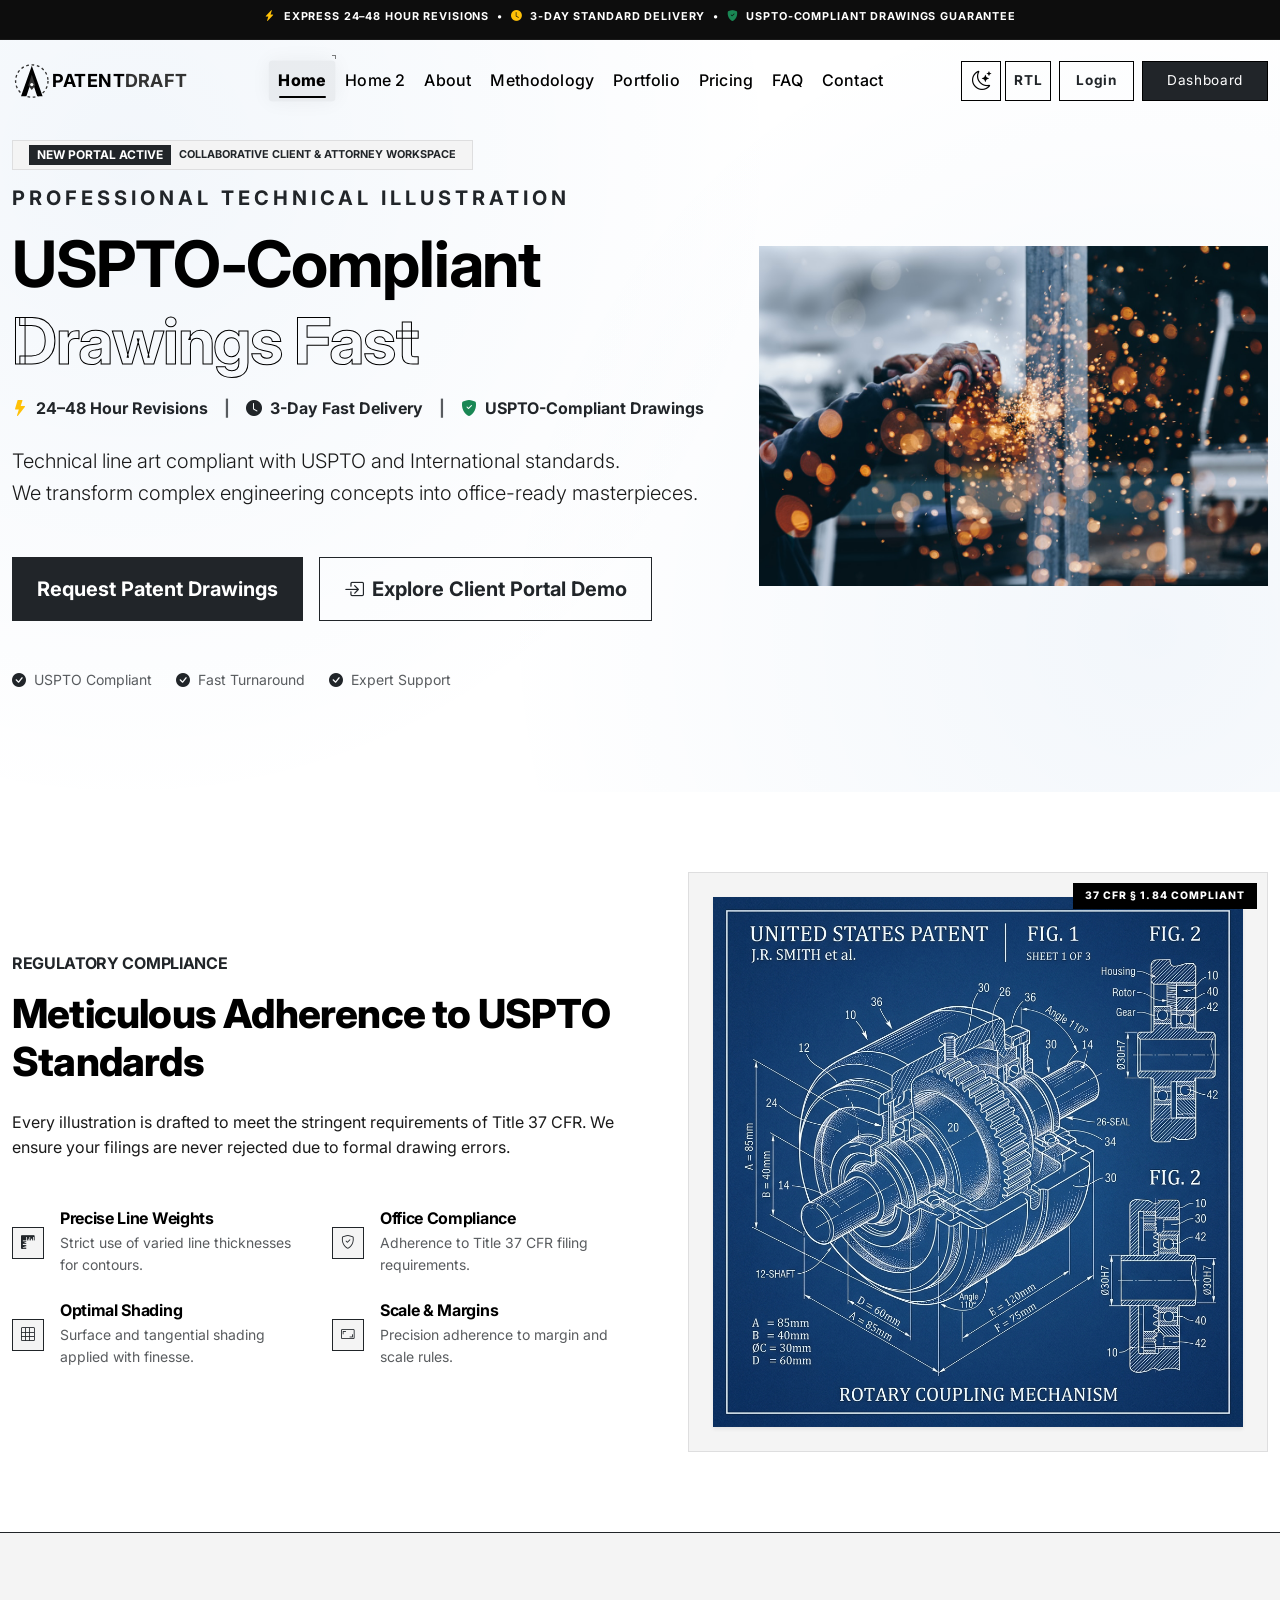
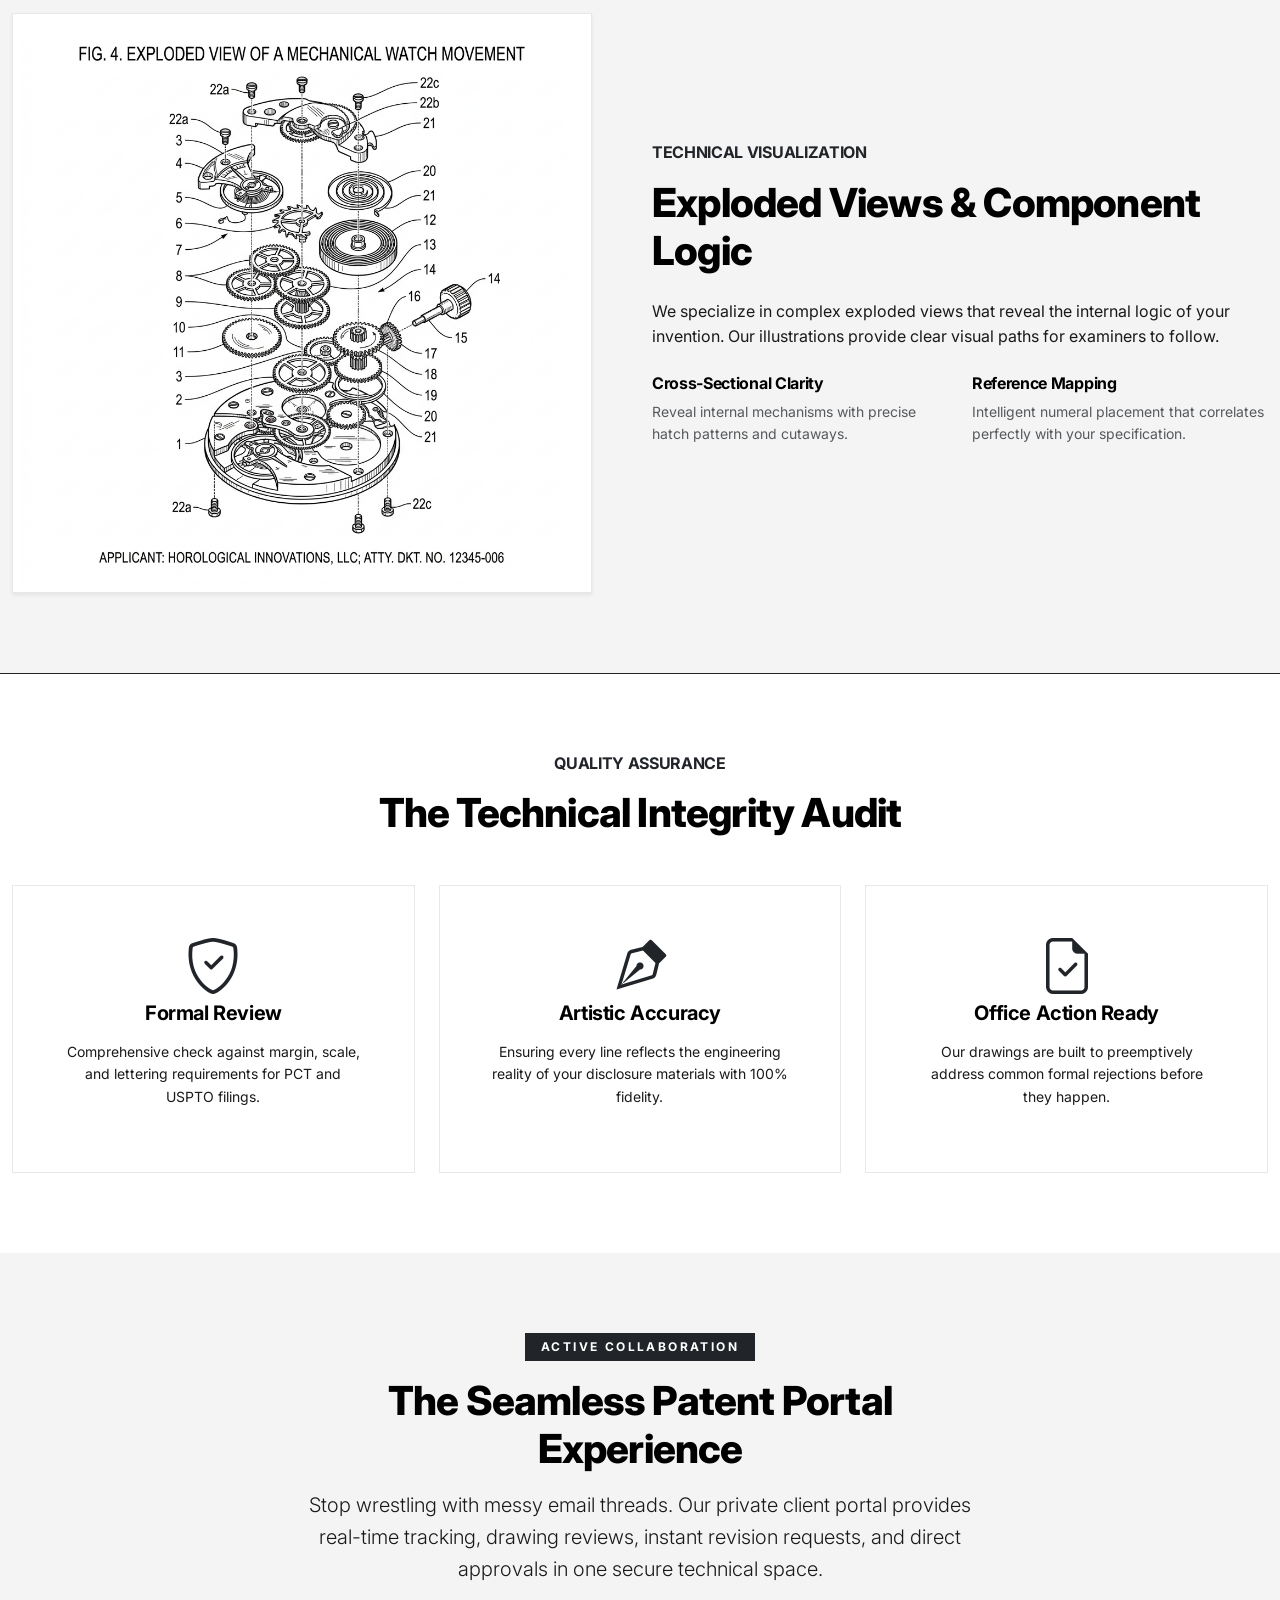
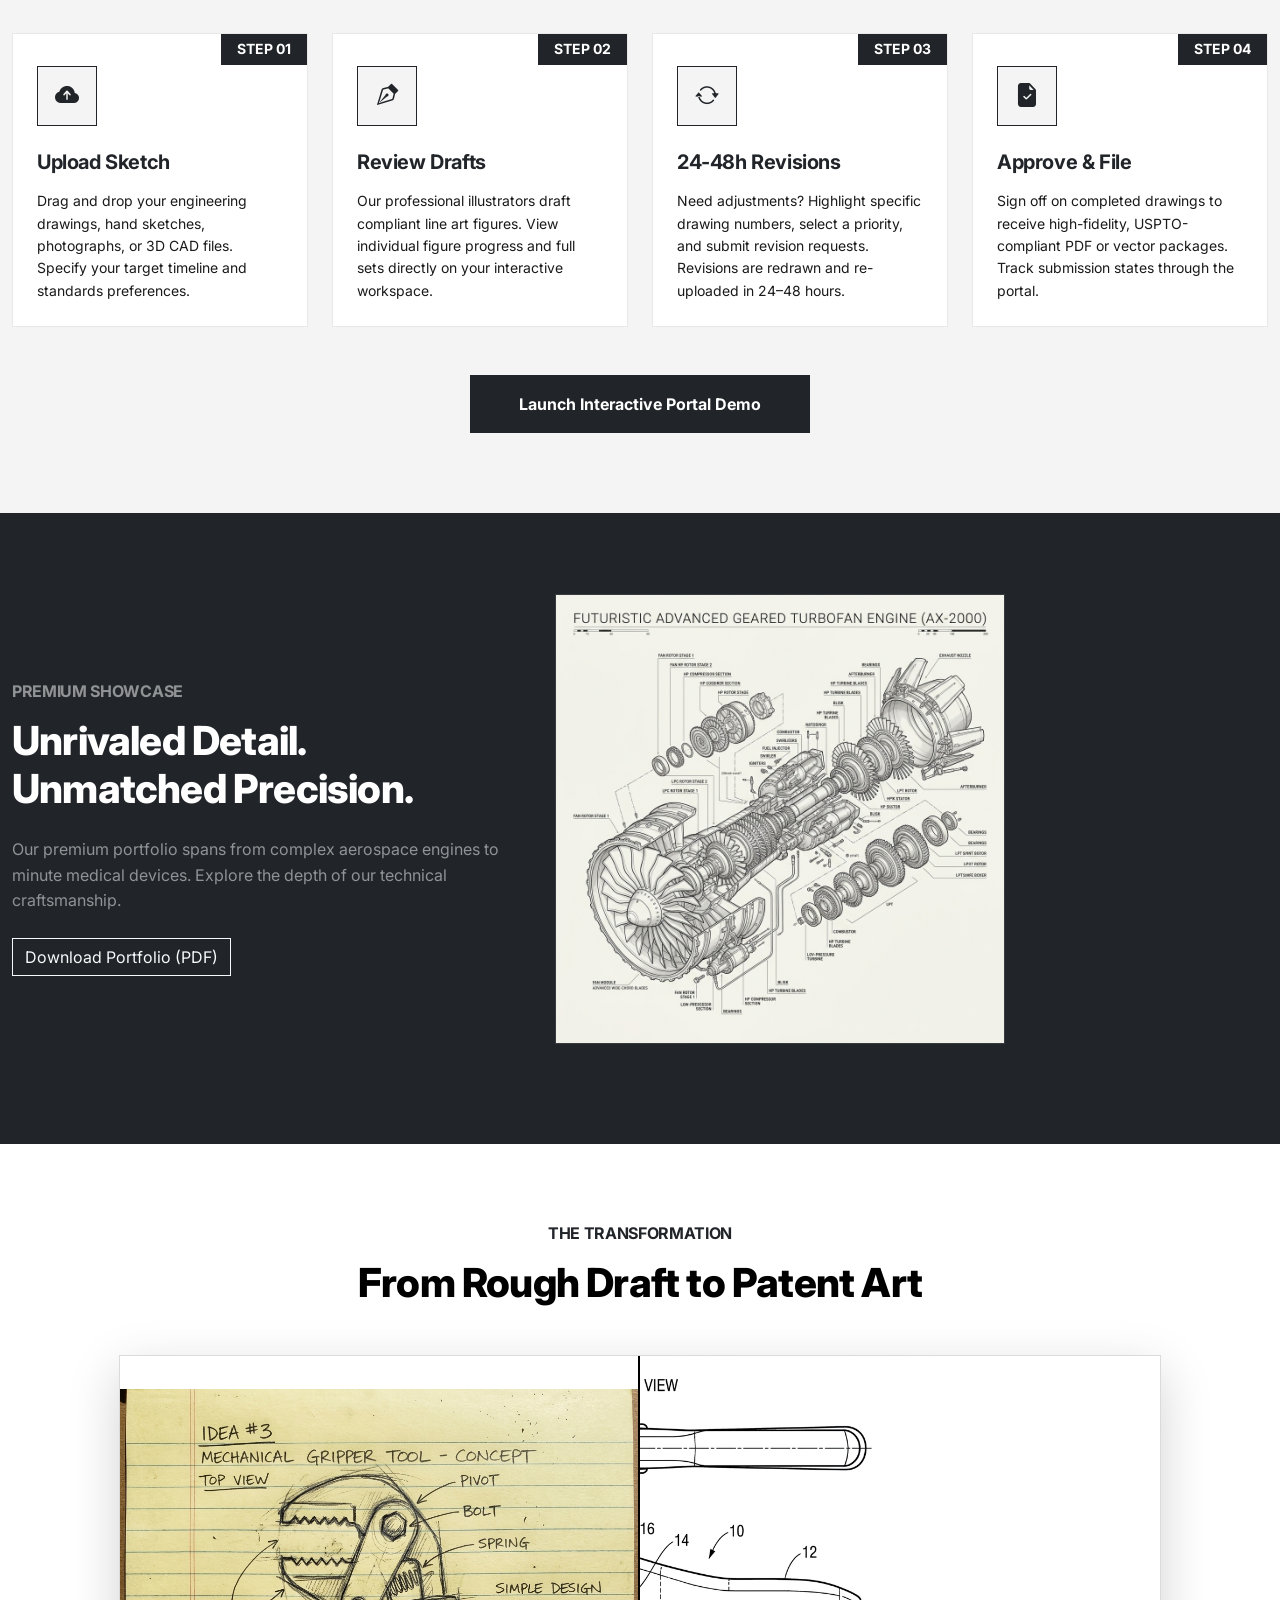
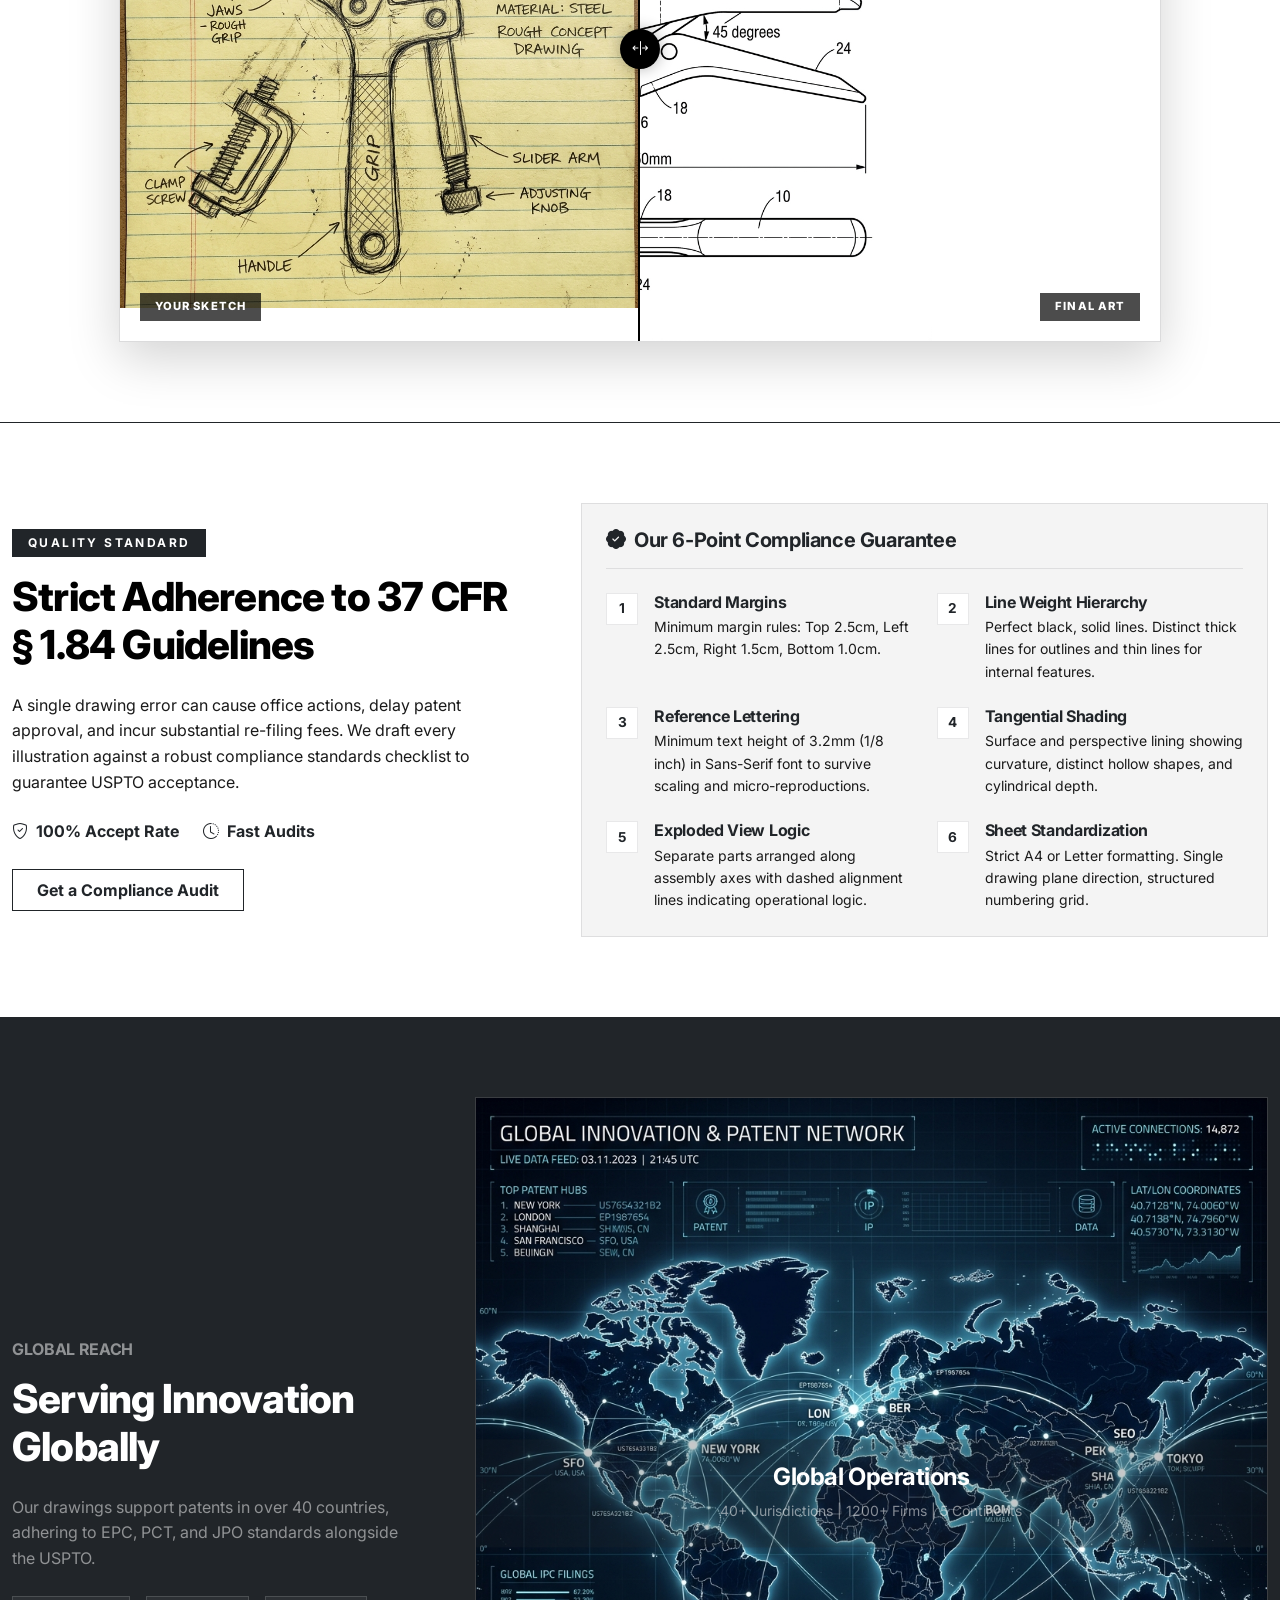
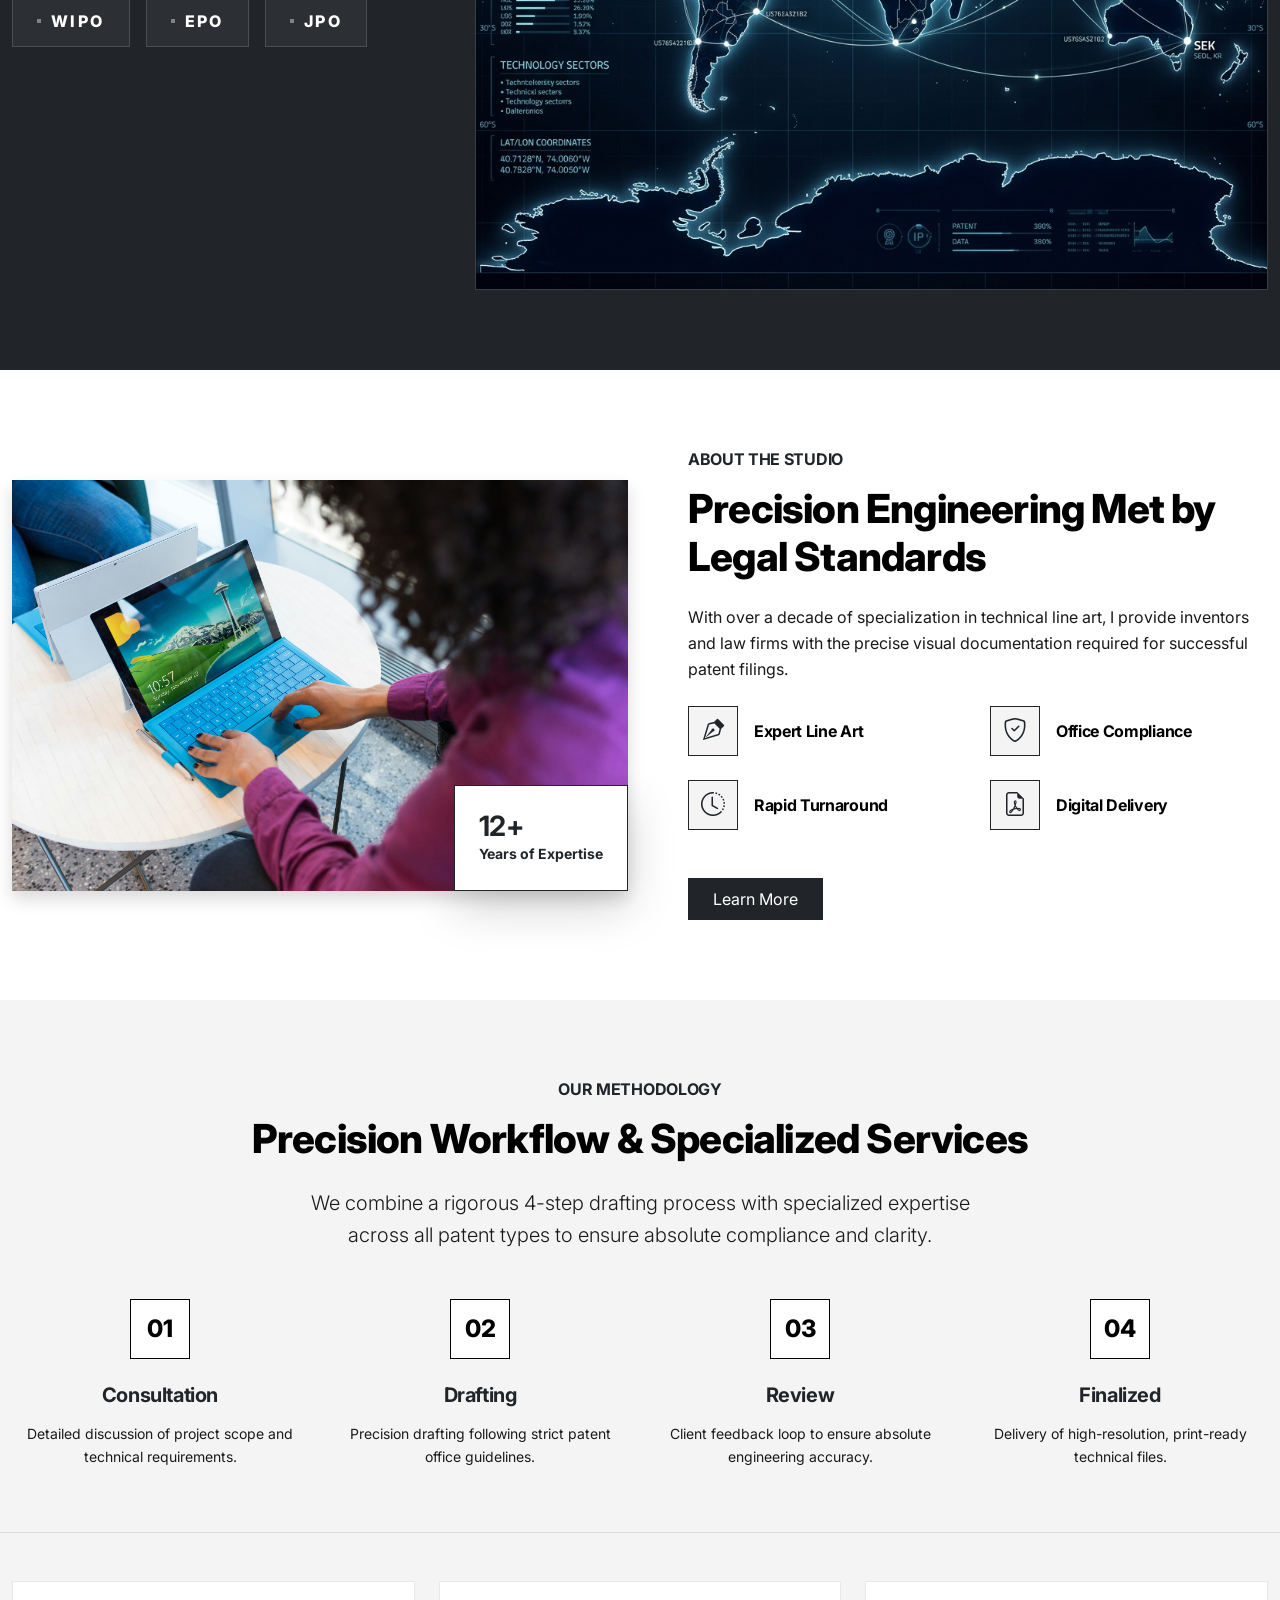
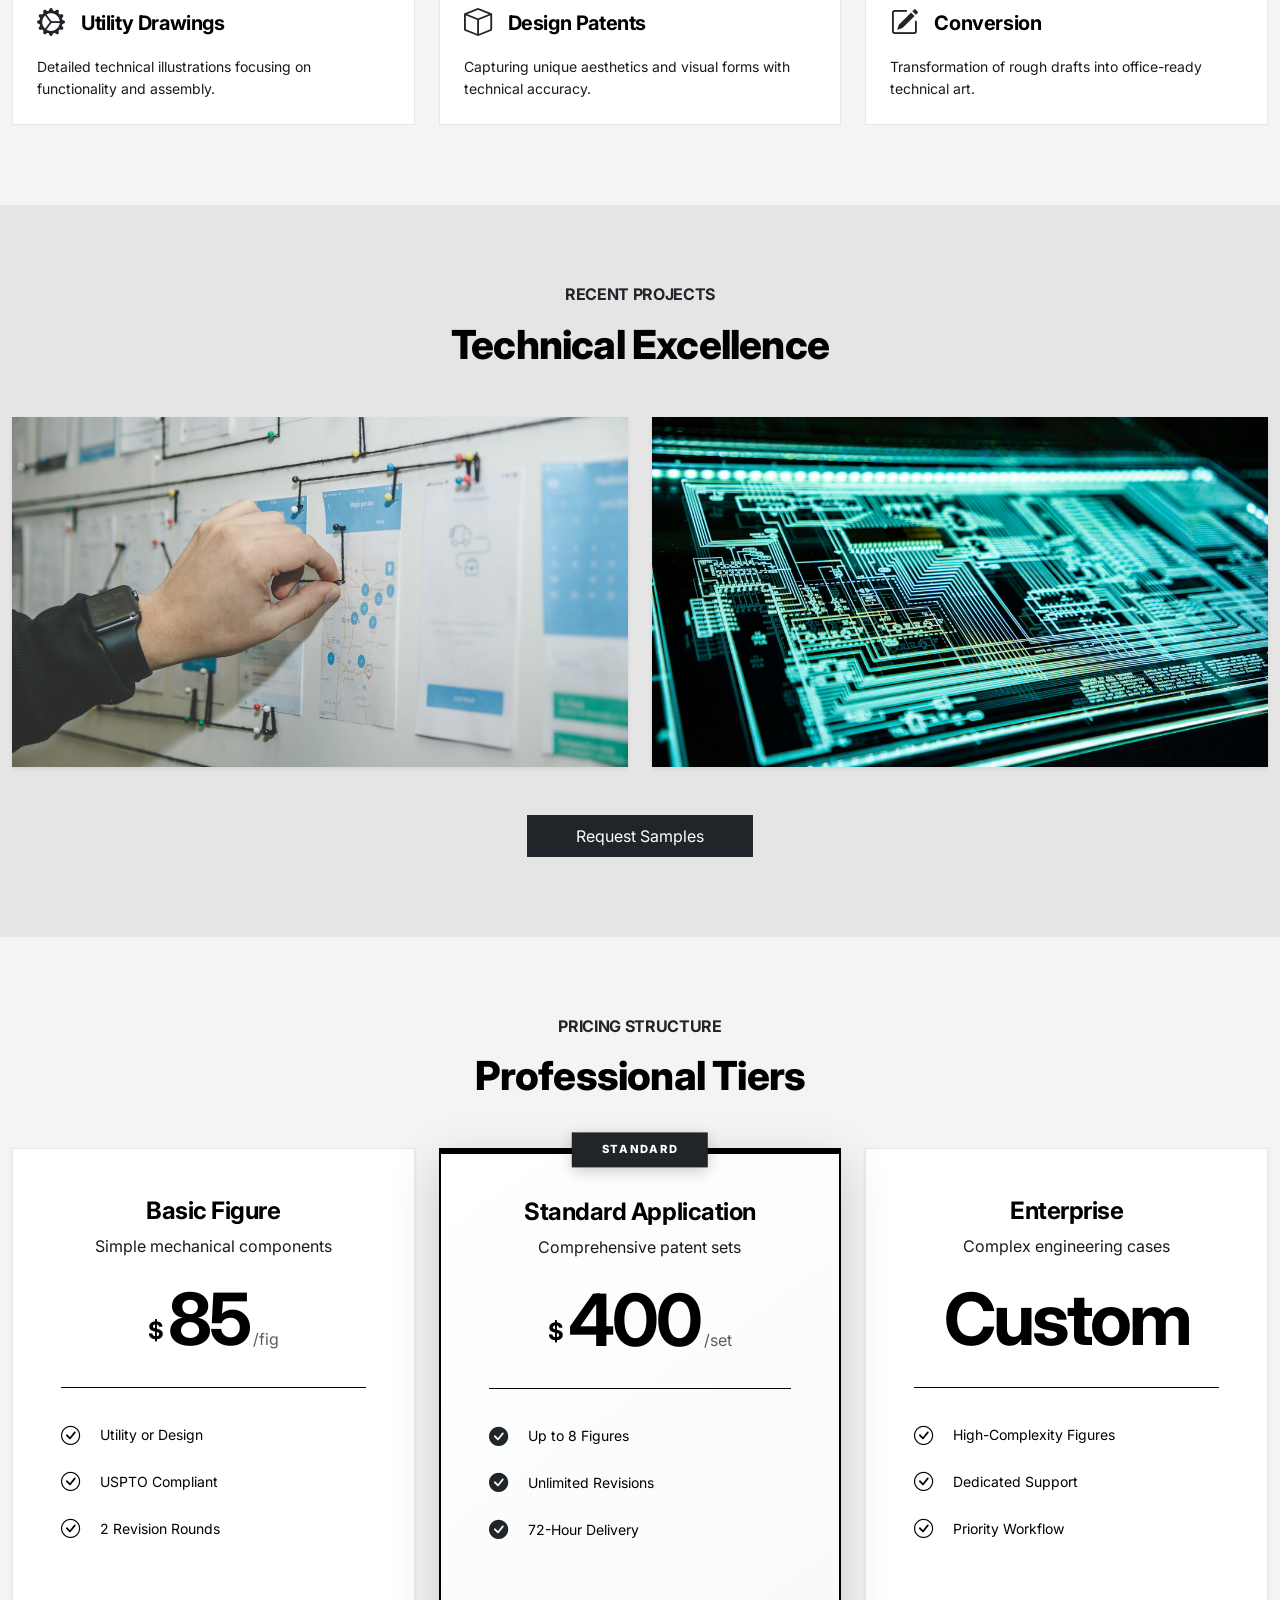
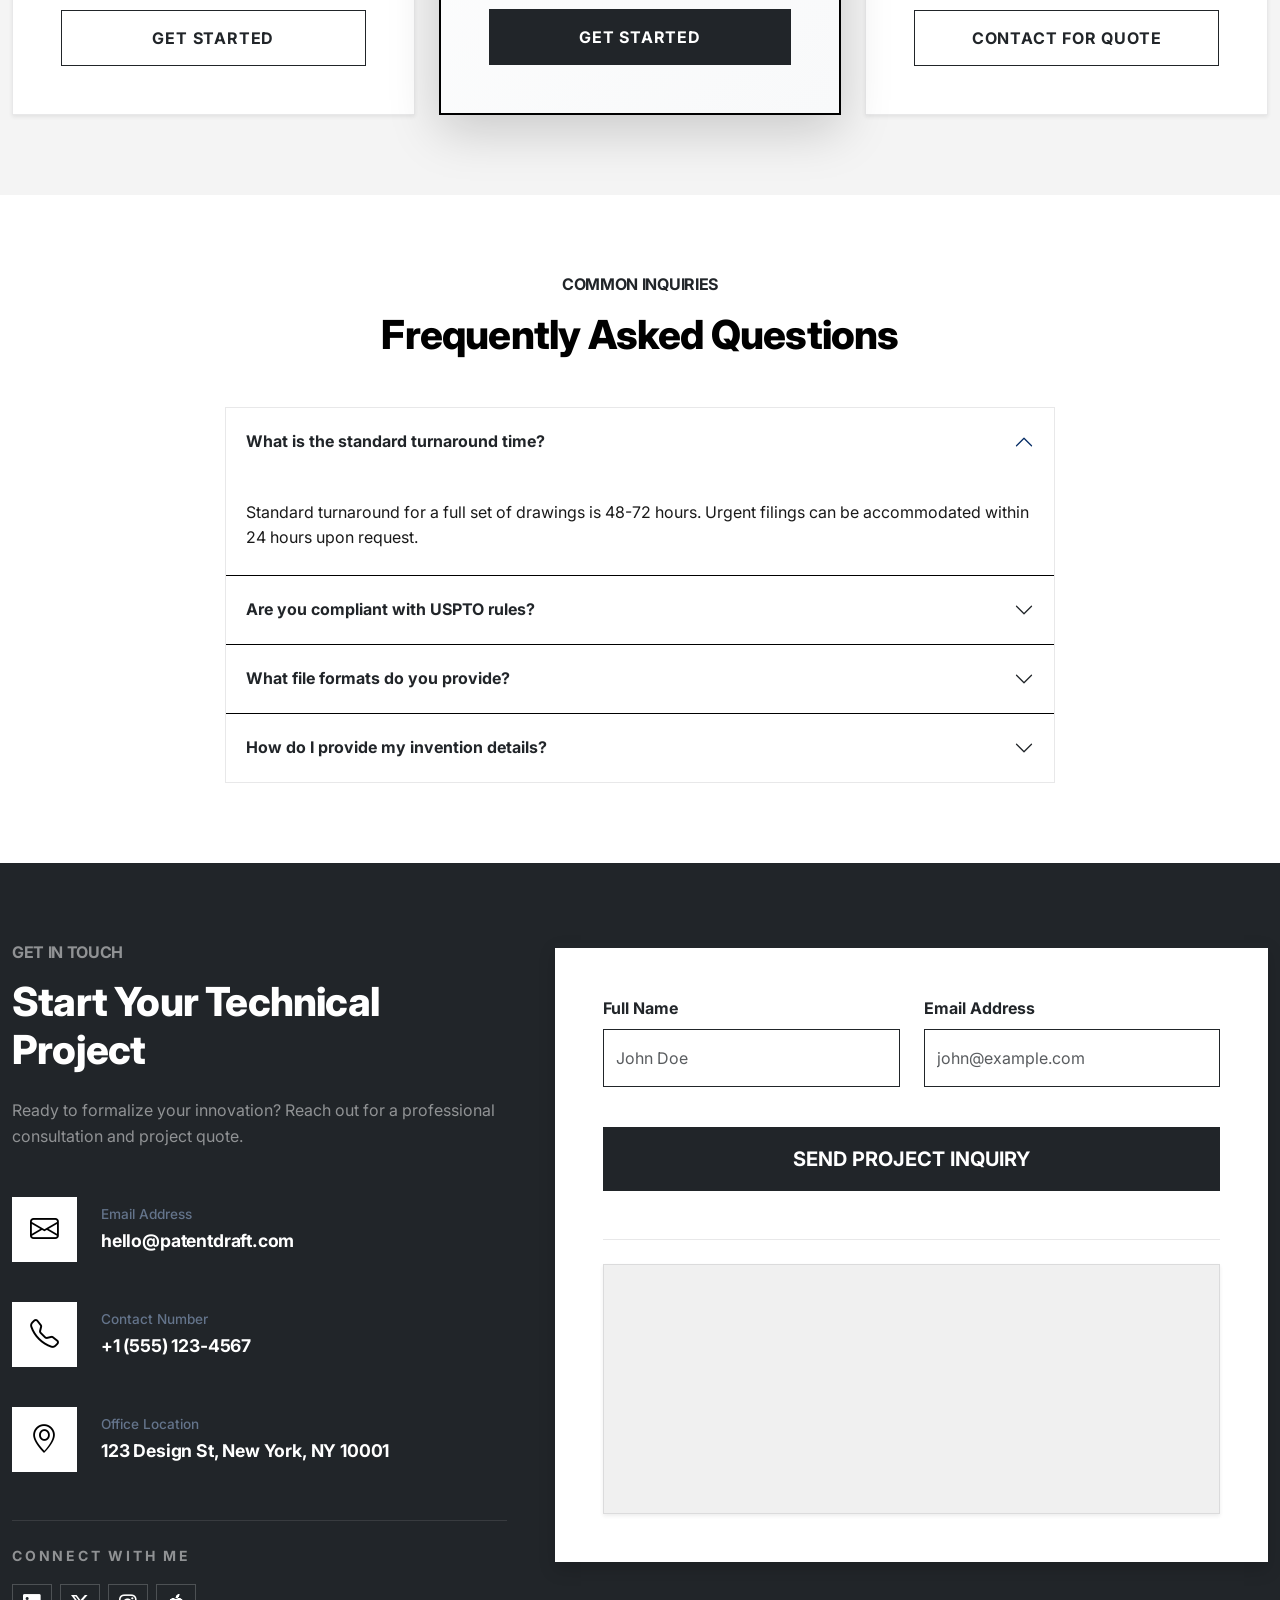
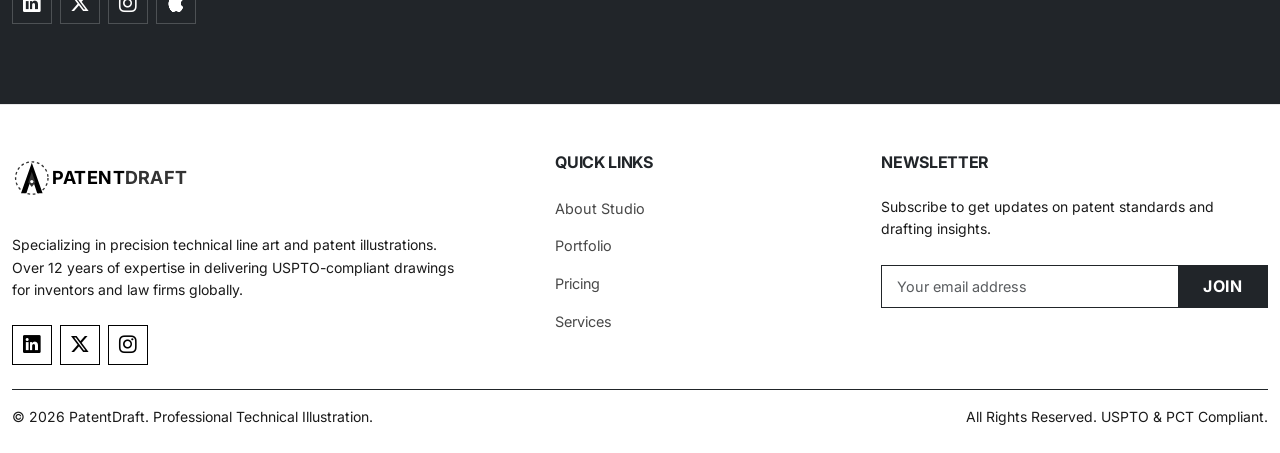
==== commit e01331c8: "clientcorrections1" ====
--- a/index.html
+++ b/index.html
@@ -25,6 +25,13 @@
 </head>
 
 <body>
+
+    <!-- Header Alert Bar -->
+    <div class="top-announcement-bar py-2 text-center bg-dark text-white fw-bold x-small tracking-wider text-uppercase d-none d-md-block">
+        <i class="bi bi-lightning-charge-fill text-warning me-1"></i> Express 24–48 Hour Revisions &nbsp;•&nbsp; 
+        <i class="bi bi-clock-fill text-warning me-1"></i> 3-Day Standard Delivery &nbsp;•&nbsp; 
+        <i class="bi bi-shield-fill-check text-success me-1"></i> USPTO-Compliant Drawings Guarantee
+    </div>
 
     <!-- Navbar -->
     <nav id="mainNav" class="navbar navbar-expand-custom fixed-top transition-all">
@@ -66,7 +73,7 @@
                 <div class="offcanvas-body align-items-center gap-lg-2">
                     <ul class="navbar-nav ms-auto position-relative">
                         <li class="nav-item"><a class="nav-link" href="#precision-std">Home</a></li>
-                        <!-- <li class="nav-item"><a class="nav-link" href="#premium-exp">Home 2</a></li> -->
+                        <li class="nav-item"><a class="nav-link" href="#premium-exp">Home 2</a></li>
                         <li class="nav-item"><a class="nav-link" href="#about">About</a></li>
                         <li class="nav-item"><a class="nav-link" href="#methodology">Methodology</a></li>
                         <li class="nav-item"><a class="nav-link" href="#portfolio">Portfolio</a></li>
@@ -96,17 +103,28 @@
         <div class="container">
             <div class="row align-items-center">
                 <div class="col-lg-7 text-center text-lg-start">
+                    <div class="d-inline-flex align-items-center gap-2 mb-3 bg-light border border-dark border-opacity-10 px-3 py-1 rounded-0 animate-fade-in">
+                        <span class="badge bg-dark rounded-0 px-2 py-1 small">NEW PORTAL ACTIVE</span>
+                        <small class="fw-bold text-dark x-small tracking-wider">COLLABORATIVE CLIENT & ATTORNEY WORKSPACE</small>
+                    </div>
                     <h5 class="text-dark text-uppercase fw-bold tracking-widest mb-3 animate-fade-in">Professional
                         Technical Illustration</h5>
-                    <h1 class="display-3 fw-bold mb-4 animate-slide-up">Precision Drawings for <span
-                            class="text-outline">Global Patents</span></h1>
+                    <h1 class="display-3 fw-bold mb-3 animate-slide-up">USPTO-Compliant <span
+                            class="text-outline">Drawings Fast</span></h1>
+                    <div class="d-flex flex-wrap align-items-center gap-3 justify-content-center justify-content-lg-start mb-4 fs-6 fw-bold text-dark tracking-wide animate-fade-in-delay">
+                        <span class="text-nowrap"><i class="bi bi-lightning-fill text-warning me-1"></i> 24–48 Hour Revisions</span>
+                        <span class="text-muted d-none d-sm-inline">|</span>
+                        <span class="text-nowrap"><i class="bi bi-clock-fill text-dark me-1"></i> 3-Day Fast Delivery</span>
+                        <span class="text-muted d-none d-sm-inline">|</span>
+                        <span class="text-nowrap"><i class="bi bi-shield-fill-check text-success me-1"></i> USPTO-Compliant Drawings</span>
+                    </div>
                     <p class="lead mb-5 text-secondary animate-fade-in-delay">Technical line art compliant with USPTO
                         and International standards.<br> We transform complex engineering concepts into office-ready
                         masterpieces.</p>
                     <div
                         class="d-flex flex-column flex-sm-row justify-content-center justify-content-lg-start gap-3 animate-slide-up-delay">
-                        <a href="#contact" class="btn btn-dark btn-lg px-5 py-3 rounded-0">Request Patent Drawings</a>
-                        <a href="#portfolio" class="btn btn-outline-dark btn-lg px-5 py-3 rounded-0">View Portfolio</a>
+                        <a href="#contact" class="btn btn-dark btn-lg px-4 py-3 rounded-0 fw-bold">Request Patent Drawings</a>
+                        <a href="dashboard.html" class="btn btn-outline-dark btn-lg px-4 py-3 rounded-0 fw-bold"><i class="bi bi-box-arrow-in-right me-2"></i>Explore Client Portal Demo</a>
                     </div>
                     <div
                         class="mt-5 d-flex align-items-center justify-content-center justify-content-lg-start gap-4 text-muted animate-fade-in-long">
@@ -260,6 +278,68 @@
 
     <!-- Home 2 Block (Premium Experience) -->
     <div id="premium-exp">
+        <!-- New Section 1: The Patent Portal Experience -->
+        <section id="portal-workflow" class="section-padding bg-light border-bottom border-dark border-opacity-5">
+            <div class="container">
+                <div class="text-center mb-5 mx-auto" style="max-width: 700px;">
+                    <span class="badge bg-dark text-white rounded-0 px-3 py-2 mb-3 text-uppercase tracking-widest fw-bold">Active Collaboration</span>
+                    <h2 class="section-title">The Seamless Patent Portal Experience</h2>
+                    <p class="text-secondary lead">Stop wrestling with messy email threads. Our private client portal provides real-time tracking, drawing reviews, instant revision requests, and direct approvals in one secure technical space.</p>
+                </div>
+                
+                <div class="row g-4 justify-content-center">
+                    <!-- Step 1 -->
+                    <div class="col-md-6 col-lg-3">
+                        <div class="portal-step-card p-4 bg-white border border-dark border-opacity-10 h-100 position-relative transition-all hover-up">
+                            <div class="step-badge position-absolute top-0 end-0 bg-dark text-white px-3 py-1 fw-bold small">STEP 01</div>
+                            <div class="icon-box bg-light border border-dark mb-4 mt-2">
+                                <i class="bi bi-cloud-arrow-up-fill text-dark"></i>
+                            </div>
+                            <h5 class="fw-bold text-dark mb-3">Upload Sketch</h5>
+                            <p class="text-secondary small mb-0">Drag and drop your engineering drawings, hand sketches, photographs, or 3D CAD files. Specify your target timeline and standards preferences.</p>
+                        </div>
+                    </div>
+                    <!-- Step 2 -->
+                    <div class="col-md-6 col-lg-3">
+                        <div class="portal-step-card p-4 bg-white border border-dark border-opacity-10 h-100 position-relative transition-all hover-up">
+                            <div class="step-badge position-absolute top-0 end-0 bg-dark text-white px-3 py-1 fw-bold small">STEP 02</div>
+                            <div class="icon-box bg-light border border-dark mb-4 mt-2">
+                                <i class="bi bi-vector-pen text-dark"></i>
+                            </div>
+                            <h5 class="fw-bold text-dark mb-3">Review Drafts</h5>
+                            <p class="text-secondary small mb-0">Our professional illustrators draft compliant line art figures. View individual figure progress and full sets directly on your interactive workspace.</p>
+                        </div>
+                    </div>
+                    <!-- Step 3 -->
+                    <div class="col-md-6 col-lg-3">
+                        <div class="portal-step-card p-4 bg-white border border-dark border-opacity-10 h-100 position-relative transition-all hover-up">
+                            <div class="step-badge position-absolute top-0 end-0 bg-dark text-white px-3 py-1 fw-bold small">STEP 03</div>
+                            <div class="icon-box bg-light border border-dark mb-4 mt-2">
+                                <i class="bi bi-arrow-repeat text-dark"></i>
+                            </div>
+                            <h5 class="fw-bold text-dark mb-3">24-48h Revisions</h5>
+                            <p class="text-secondary small mb-0">Need adjustments? Highlight specific drawing numbers, select a priority, and submit revision requests. Revisions are redrawn and re-uploaded in 24–48 hours.</p>
+                        </div>
+                    </div>
+                    <!-- Step 4 -->
+                    <div class="col-md-6 col-lg-3">
+                        <div class="portal-step-card p-4 bg-white border border-dark border-opacity-10 h-100 position-relative transition-all hover-up">
+                            <div class="step-badge position-absolute top-0 end-0 bg-dark text-white px-3 py-1 fw-bold small">STEP 04</div>
+                            <div class="icon-box bg-light border border-dark mb-4 mt-2">
+                                <i class="bi bi-file-earmark-check-fill text-dark"></i>
+                            </div>
+                            <h5 class="fw-bold text-dark mb-3">Approve & File</h5>
+                            <p class="text-secondary small mb-0">Sign off on completed drawings to receive high-fidelity, USPTO-compliant PDF or vector packages. Track submission states through the portal.</p>
+                        </div>
+                    </div>
+                </div>
+                
+                <div class="text-center mt-5">
+                    <a href="dashboard.html" class="btn btn-dark px-5 py-3 rounded-0 fw-bold">Launch Interactive Portal Demo</a>
+                </div>
+            </div>
+        </section>
+
         <!-- Immersive Technical Gallery -->
         <section id="gallery" class="section-padding bg-dark text-white overflow-hidden">
             <div class="container">
@@ -307,6 +387,92 @@
                             </div>
                             <div class="comparison-slider">
                                 <div class="comparison-handle"><i class="bi bi-arrows-expand-vertical"></i></div>
+                            </div>
+                        </div>
+                    </div>
+                </div>
+            </div>
+        </section>
+
+        <!-- New Section 2: Regulatory & Compliance Standards Checklist -->
+        <section id="standards-checklist" class="section-padding bg-white border-top border-dark border-opacity-5">
+            <div class="container">
+                <div class="row align-items-center">
+                    <div class="col-lg-5 mb-5 mb-lg-0 text-center text-lg-start">
+                        <span class="badge bg-dark text-white rounded-0 px-3 py-2 mb-3 text-uppercase tracking-widest fw-bold">Quality Standard</span>
+                        <h2 class="section-title mb-4">Strict Adherence to 37 CFR § 1.84 Guidelines</h2>
+                        <p class="text-secondary mb-4">A single drawing error can cause office actions, delay patent approval, and incur substantial re-filing fees. We draft every illustration against a robust compliance standards checklist to guarantee USPTO acceptance.</p>
+                        <div class="d-flex justify-content-center justify-content-lg-start gap-4 text-dark fw-bold mb-4">
+                            <div><i class="bi bi-shield-check text-dark me-2"></i>100% Accept Rate</div>
+                            <div><i class="bi bi-clock-history text-dark me-2"></i>Fast Audits</div>
+                        </div>
+                        <a href="#contact" class="btn btn-outline-dark rounded-0 px-4 py-2 fw-bold">Get a Compliance Audit</a>
+                    </div>
+                    <div class="col-lg-7 ps-lg-5">
+                        <div class="bg-light p-4 border border-dark border-opacity-10 rounded-0">
+                            <h5 class="fw-bold mb-4 text-dark border-bottom border-dark border-opacity-10 pb-3"><i class="bi bi-patch-check-fill me-2 text-dark"></i>Our 6-Point Compliance Guarantee</h5>
+                            
+                            <div class="row g-4">
+                                <!-- Rule 1 -->
+                                <div class="col-sm-6">
+                                    <div class="d-flex align-items-start gap-3">
+                                        <div class="icon-box-sm bg-white border border-dark border-opacity-10 text-dark flex-shrink-0 fw-bold">1</div>
+                                        <div>
+                                            <h6 class="fw-bold text-dark mb-1">Standard Margins</h6>
+                                            <p class="small text-secondary mb-0">Minimum margin rules: Top 2.5cm, Left 2.5cm, Right 1.5cm, Bottom 1.0cm.</p>
+                                        </div>
+                                    </div>
+                                </div>
+                                <!-- Rule 2 -->
+                                <div class="col-sm-6">
+                                    <div class="d-flex align-items-start gap-3">
+                                        <div class="icon-box-sm bg-white border border-dark border-opacity-10 text-dark flex-shrink-0 fw-bold">2</div>
+                                        <div>
+                                            <h6 class="fw-bold text-dark mb-1">Line Weight Hierarchy</h6>
+                                            <p class="small text-secondary mb-0">Perfect black, solid lines. Distinct thick lines for outlines and thin lines for internal features.</p>
+                                        </div>
+                                    </div>
+                                </div>
+                                <!-- Rule 3 -->
+                                <div class="col-sm-6">
+                                    <div class="d-flex align-items-start gap-3">
+                                        <div class="icon-box-sm bg-white border border-dark border-opacity-10 text-dark flex-shrink-0 fw-bold">3</div>
+                                        <div>
+                                            <h6 class="fw-bold text-dark mb-1">Reference Lettering</h6>
+                                            <p class="small text-secondary mb-0">Minimum text height of 3.2mm (1/8 inch) in Sans-Serif font to survive scaling and micro-reproductions.</p>
+                                        </div>
+                                    </div>
+                                </div>
+                                <!-- Rule 4 -->
+                                <div class="col-sm-6">
+                                    <div class="d-flex align-items-start gap-3">
+                                        <div class="icon-box-sm bg-white border border-dark border-opacity-10 text-dark flex-shrink-0 fw-bold">4</div>
+                                        <div>
+                                            <h6 class="fw-bold text-dark mb-1">Tangential Shading</h6>
+                                            <p class="small text-secondary mb-0">Surface and perspective lining showing curvature, distinct hollow shapes, and cylindrical depth.</p>
+                                        </div>
+                                    </div>
+                                </div>
+                                <!-- Rule 5 -->
+                                <div class="col-sm-6">
+                                    <div class="d-flex align-items-start gap-3">
+                                        <div class="icon-box-sm bg-white border border-dark border-opacity-10 text-dark flex-shrink-0 fw-bold">5</div>
+                                        <div>
+                                            <h6 class="fw-bold text-dark mb-1">Exploded View Logic</h6>
+                                            <p class="small text-secondary mb-0">Separate parts arranged along assembly axes with dashed alignment lines indicating operational logic.</p>
+                                        </div>
+                                    </div>
+                                </div>
+                                <!-- Rule 6 -->
+                                <div class="col-sm-6">
+                                    <div class="d-flex align-items-start gap-3">
+                                        <div class="icon-box-sm bg-white border border-dark border-opacity-10 text-dark flex-shrink-0 fw-bold">6</div>
+                                        <div>
+                                            <h6 class="fw-bold text-dark mb-1">Sheet Standardization</h6>
+                                            <p class="small text-secondary mb-0">Strict A4 or Letter formatting. Single drawing plane direction, structured numbering grid.</p>
+                                        </div>
+                                    </div>
+                                </div>
                             </div>
                         </div>
                     </div>
--- a/style.css
+++ b/style.css
@@ -9,7 +9,7 @@
     --white: #ffffff;
     --border-color: #000000;
     --transition: all 0.3s cubic-bezier(0.4, 0, 0.2, 1);
-    --container-max-width: 1140px;
+    --container-max-width: 1280px;
     --navbar-bg: rgba(255, 255, 255, 0.8);
     --logo-guide: #333333;
     --logo-shape: #000000;
@@ -148,17 +148,44 @@
 
 /* Navbar */
 .navbar {
-    padding: 30px 0;
+    padding: 15px 0;
     background: transparent;
     transition: var(--transition);
+    z-index: 1050 !important;
 }
 
 .navbar.scrolled {
-    padding: 15px 0;
+    padding: 8px 0;
     background: var(--navbar-bg);
     backdrop-filter: blur(10px);
     box-shadow: 0 10px 30px rgba(0, 0, 0, 0.1);
     border-bottom: 1px solid var(--border-color);
+}
+
+/* Announcement Bar styling & offsets */
+.top-announcement-bar {
+    height: 38px;
+    display: flex;
+    align-items: center;
+    justify-content: center;
+    font-size: 0.72rem;
+    letter-spacing: 0.06em;
+    z-index: 1040;
+    position: relative;
+}
+
+@media (min-width: 768px) {
+    .navbar {
+        top: 38px;
+    }
+}
+@media (max-width: 767px) {
+    .navbar {
+        top: 0;
+    }
+}
+.navbar.scrolled {
+    top: 0 !important;
 }
 
 .navbar-brand {
@@ -414,7 +441,7 @@
     .about-experience {
         position: relative !important;
         bottom: auto !important;
-        end: auto !important;
+        right: auto !important;
         transform: none !important;
         margin-top: -30px;
         margin-left: 20px;
@@ -810,6 +837,12 @@
         display: none;
     }
 
+    .navbar-expand-custom .container {
+        flex-wrap: nowrap !important;
+        display: flex !important;
+        align-items: center;
+    }
+
     .navbar-expand-custom .offcanvas {
         position: static;
         visibility: visible;
@@ -820,6 +853,9 @@
         width: auto;
         display: flex;
         flex-grow: 1;
+        height: auto !important;
+        flex-basis: auto !important;
+        flex-direction: row !important;
     }
 
     .navbar-expand-custom .offcanvas-header {
@@ -827,10 +863,13 @@
     }
 
     .navbar-expand-custom .offcanvas-body {
-        display: flex;
+        display: flex !important;
         padding: 0;
         overflow: visible;
         align-items: center;
+        flex-direction: row !important;
+        width: 100%;
+        flex-grow: 1;
     }
 
     .navbar-expand-custom .navbar-nav {
@@ -1731,6 +1770,7 @@
 
 .btn-signin:hover {
     background: #1e293b;
+    color: #8999dd !important;
     transform: translateY(-2px);
     box-shadow: 0 10px 20px rgba(0, 0, 0, 0.1);
 }
@@ -1760,8 +1800,9 @@
 }
 
 .auth-form-container a.text-primary:hover {
+    color: #19191a !important;
     text-decoration: underline !important;
-    opacity: 0.8;
+    opacity: 1;
 }
 
 .auth-divider {
@@ -1813,7 +1854,7 @@
 
 [data-theme="dark"] .btn-signin:hover {
     background-color: #e2e8f0 !important;
-    color: #0f172a !important;
+    color: #678ada !important;
     transform: translateY(-2px);
     box-shadow: 0 10px 20px rgba(0, 0, 0, 0.4);
 }
@@ -1895,6 +1936,11 @@
 
 [data-theme="dark"] .auth-divider {
     color: #94a3b8 !important;
+}
+
+[data-theme="dark"] .auth-form-container a.text-primary:hover {
+    color: #60a5fa !important;
+    opacity: 1;
 }
 
 /* Fix Navbar Toggler and Close Button in Dark Mode */
@@ -2364,4 +2410,598 @@
 [data-theme="dark"] .footer-section .social-icon:hover {
     background-color: var(--white) !important;
     color: var(--dark-color) !important;
+}
+
+/* ==========================================================================
+   New Patent Portal Additions & Premium Enhancements
+   ========================================================================== */
+
+/* Top Speed & Compliance Ribbon */
+.top-announcement-bar {
+    position: fixed;
+    top: 0;
+    left: 0;
+    right: 0;
+    height: 40px;
+    z-index: 1040;
+    display: flex;
+    align-items: center;
+    justify-content: center;
+    font-size: 0.75rem;
+    font-weight: 700;
+    letter-spacing: 0.08em;
+    background: #0d0d0d !important;
+    color: #ffffff !important;
+    border-bottom: 1px solid rgba(255, 255, 255, 0.05);
+    transition: var(--transition);
+}
+
+.navbar.fixed-top {
+    top: 40px;
+    transition: var(--transition);
+}
+
+.navbar.fixed-top.scrolled {
+    top: 0;
+}
+
+/* Offcanvas and main page alignment overrides when announcement is present */
+@media (max-width: 767.98px) {
+    .top-announcement-bar {
+        display: none !important;
+    }
+
+    .navbar.fixed-top {
+        top: 0 !important;
+    }
+}
+
+/* Portal Step Cards */
+.portal-step-card {
+    transition: transform 0.4s cubic-bezier(0.165, 0.84, 0.44, 1), box-shadow 0.4s cubic-bezier(0.165, 0.84, 0.44, 1), border-color 0.3s ease;
+}
+
+.portal-step-card:hover {
+    transform: translateY(-8px);
+    box-shadow: 0 15px 35px rgba(0, 0, 0, 0.08);
+    border-color: var(--dark-color) !important;
+}
+
+[data-theme="dark"] .portal-step-card {
+    background-color: #1a1a1a !important;
+    border-color: rgba(255, 255, 255, 0.05) !important;
+}
+
+[data-theme="dark"] .portal-step-card:hover {
+    border-color: rgba(255, 255, 255, 0.2) !important;
+    box-shadow: 0 15px 35px rgba(0, 0, 0, 0.4);
+}
+
+/* Premium Icon Boxes */
+.portal-step-card .icon-box {
+    width: 60px;
+    height: 60px;
+    display: flex;
+    align-items: center;
+    justify-content: center;
+    font-size: 1.5rem;
+    background: #f8f9fa;
+    border: 1px solid #dee2e6;
+    transition: all 0.3s ease;
+}
+
+.portal-step-card:hover .icon-box {
+    background: var(--dark-color);
+    color: var(--white);
+    border-color: var(--dark-color);
+}
+
+[data-theme="dark"] .portal-step-card .icon-box {
+    background: #262626;
+    border-color: rgba(255, 255, 255, 0.1);
+}
+
+[data-theme="dark"] .portal-step-card:hover .icon-box {
+    background: #ffffff;
+    color: #000000;
+}
+
+/* Compliance Checklist Elements */
+.icon-box-sm {
+    width: 32px;
+    height: 32px;
+    display: flex;
+    align-items: center;
+    justify-content: center;
+    font-size: 0.85rem;
+    font-weight: 700;
+    background: var(--white);
+    border: 1px solid var(--border-color);
+}
+
+[data-theme="dark"] .icon-box-sm {
+    background: #262626;
+    border-color: rgba(255, 255, 255, 0.1);
+    color: #ffffff !important;
+}
+
+[data-theme="dark"] #standards-checklist {
+    background-color: #0f0f0f !important;
+}
+
+[data-theme="dark"] #standards-checklist .bg-light {
+    background-color: #161616 !important;
+    border-color: rgba(255, 255, 255, 0.05) !important;
+}
+
+[data-theme="dark"] #standards-checklist h5,
+[data-theme="dark"] #standards-checklist h6 {
+    color: #ffffff !important;
+}
+
+[data-theme="dark"] #standards-checklist .border-bottom {
+    border-color: rgba(255, 255, 255, 0.1) !important;
+}
+
+/* Extra Visual Utilities */
+.x-small {
+    font-size: 0.68rem !important;
+}
+
+.cursor-pointer {
+    cursor: pointer;
+}
+
+/* Horizontal Pipeline Stepper */
+.workflow-stepper-wrapper {
+    position: relative;
+    padding: 20px 0;
+    width: 100%;
+}
+
+.workflow-progress-bar {
+    position: absolute;
+    top: 36px;
+    left: 4%;
+    right: 4%;
+    height: 4px;
+    background: #e9ecef;
+    z-index: 1;
+}
+
+.workflow-progress-line {
+    height: 100%;
+    background: var(--dark-color);
+    transition: width 0.6s cubic-bezier(0.4, 0, 0.2, 1);
+}
+
+.workflow-steps {
+    display: flex;
+    justify-content: space-between;
+    position: relative;
+    z-index: 2;
+    width: 100%;
+}
+
+.workflow-step {
+    display: flex;
+    flex-direction: column;
+    align-items: center;
+    text-align: center;
+    width: 18%;
+}
+
+.workflow-step .step-num {
+    width: 36px;
+    height: 36px;
+    border-radius: 50%;
+    background: var(--white);
+    border: 2px solid #dee2e6;
+    color: #6c757d;
+    display: flex;
+    align-items: center;
+    justify-content: center;
+    font-weight: 700;
+    font-size: 0.9rem;
+    transition: all 0.3s ease;
+    box-shadow: 0 0 0 4px var(--white);
+}
+
+.workflow-step.completed .step-num {
+    background: #198754;
+    border-color: #198754;
+    color: var(--white);
+}
+
+.workflow-step.active .step-num {
+    background: var(--dark-color);
+    border-color: var(--dark-color);
+    color: var(--white);
+    box-shadow: 0 0 0 4px var(--white), 0 0 10px rgba(0, 0, 0, 0.15);
+}
+
+.workflow-step .step-label {
+    font-size: 0.75rem;
+    font-weight: 700;
+    color: #495057;
+    margin-top: 10px;
+    margin-bottom: 2px;
+    transition: color 0.3s ease;
+}
+
+.workflow-step.active .step-label {
+    color: var(--dark-color);
+}
+
+.workflow-step .step-date {
+    font-size: 0.65rem;
+    color: #6c757d;
+}
+
+/* Figures Workspace Grid & Card hover */
+.figure-review-card {
+    transition: all 0.3s cubic-bezier(0.165, 0.84, 0.44, 1);
+}
+
+.figure-review-card:hover {
+    transform: translateY(-4px);
+    box-shadow: 0 8px 20px rgba(0, 0, 0, 0.05);
+    border-color: rgba(0, 0, 0, 0.25) !important;
+}
+
+.figure-thumbnail {
+    transition: all 0.3s ease;
+    overflow: hidden;
+}
+
+.figure-thumbnail:hover {
+    border-color: var(--dark-color) !important;
+}
+
+.figure-thumbnail svg {
+    transition: transform 0.4s ease;
+}
+
+.figure-thumbnail:hover svg {
+    transform: scale(1.05);
+}
+
+.active-project-card {
+    border: 2px solid var(--dark-color) !important;
+    box-shadow: 0 4px 15px rgba(0, 0, 0, 0.05);
+}
+
+/* Multi-Step Upload Wizard milestones */
+.upload-milestones-wrapper {
+    position: relative;
+    padding: 10px 0;
+}
+
+.upload-milestone-bar {
+    position: absolute;
+    top: 24px;
+    left: 10%;
+    right: 10%;
+    height: 3px;
+    background: #e9ecef;
+    z-index: 1;
+}
+
+.upload-milestone-progress {
+    height: 100%;
+    background: var(--dark-color);
+    transition: width 0.4s ease;
+}
+
+.upload-milestones {
+    position: relative;
+    z-index: 2;
+}
+
+.upload-milestone {
+    display: flex;
+    flex-direction: column;
+    align-items: center;
+    text-align: center;
+    width: 30%;
+}
+
+.upload-milestone .milestone-dot {
+    width: 30px;
+    height: 30px;
+    border-radius: 50%;
+    background: var(--white);
+    border: 2px solid #dee2e6;
+    color: #6c757d;
+    display: flex;
+    align-items: center;
+    justify-content: center;
+    font-weight: 700;
+    font-size: 0.8rem;
+    transition: all 0.3s ease;
+    box-shadow: 0 0 0 3px var(--white);
+}
+
+.upload-milestone.active .milestone-dot {
+    background: var(--dark-color);
+    border-color: var(--dark-color);
+    color: var(--white);
+}
+
+.upload-milestone.completed .milestone-dot {
+    background: #198754;
+    border-color: #198754;
+    color: var(--white);
+}
+
+.upload-milestone .milestone-label {
+    font-size: 0.7rem;
+    margin-top: 8px;
+    color: #6c757d;
+}
+
+.upload-milestone.active .milestone-label {
+    color: var(--dark-color);
+}
+
+/* Payment Success Tick Animation */
+.success-tick-circle {
+    width: 64px;
+    height: 64px;
+    border-radius: 50%;
+    background: #198754;
+    display: flex;
+    align-items: center;
+    justify-content: center;
+    font-size: 2rem;
+    animation: popTick 0.5s cubic-bezier(0.175, 0.885, 0.32, 1.275) both;
+}
+
+@keyframes popTick {
+    0% {
+        transform: scale(0);
+    }
+    100% {
+        transform: scale(1);
+    }
+}
+
+/* Lightbox Drawing margins outline */
+.lightbox-margins-outline {
+    border: 2px solid #111;
+    background: #ffffff;
+    box-shadow: 0 10px 30px rgba(0, 0, 0, 0.1);
+}
+
+.lightbox-drawing-view {
+    display: flex;
+    align-items: center;
+    justify-content: center;
+    padding: 20px 0;
+}
+
+.lightbox-drawing-view svg {
+    max-width: 100%;
+    height: auto;
+}
+
+/* Project selector cards */
+.project-nav-card .stat-card {
+    transition: border-color 0.3s ease, transform 0.3s ease;
+}
+
+.project-nav-card .stat-card:hover {
+    transform: translateY(-2px);
+}
+
+/* Toast style notifications */
+.custom-toast {
+    position: fixed;
+    bottom: 30px;
+    right: 30px;
+    z-index: 9999;
+    background: var(--dark-color);
+    color: var(--white);
+    border-radius: 0;
+    padding: 15px 25px;
+    font-weight: 700;
+    box-shadow: 0 10px 30px rgba(0,0,0,0.25);
+    display: flex;
+    align-items: center;
+    gap: 12px;
+    transform: translateY(100px);
+    opacity: 0;
+    transition: all 0.4s cubic-bezier(0.175, 0.885, 0.32, 1.275);
+}
+
+.custom-toast.show {
+    transform: translateY(0);
+    opacity: 1;
+}
+
+.custom-toast-success {
+    border-left: 5px solid #198754;
+}
+
+/* Dark Theme Overrides for Dashboard features */
+[data-theme="dark"] .workflow-progress-bar {
+    background: #2b2b2b;
+}
+
+[data-theme="dark"] .workflow-progress-line {
+    background: #ffffff;
+}
+
+[data-theme="dark"] .workflow-step .step-num {
+    background: #1a1a1a;
+    border-color: #3b3b3b;
+    color: #a0a0a0;
+    box-shadow: 0 0 0 4px #1a1a1a;
+}
+
+[data-theme="dark"] .workflow-step.completed .step-num {
+    background: #198754;
+    border-color: #198754;
+    color: var(--white);
+}
+
+[data-theme="dark"] .workflow-step.active .step-num {
+    background: #ffffff;
+    border-color: #ffffff;
+    color: #000000;
+    box-shadow: 0 0 0 4px #1a1a1a, 0 0 15px rgba(255, 255, 255, 0.2);
+}
+
+[data-theme="dark"] .workflow-step .step-label {
+    color: #a0a0a0;
+}
+
+[data-theme="dark"] .workflow-step.active .step-label {
+    color: #ffffff;
+}
+
+[data-theme="dark"] .figure-review-card {
+    background-color: #161616 !important;
+}
+
+[data-theme="dark"] .figure-review-card:hover {
+    border-color: rgba(255, 255, 255, 0.2) !important;
+    box-shadow: 0 8px 25px rgba(0, 0, 0, 0.4);
+}
+
+[data-theme="dark"] .active-project-card {
+    border-color: #ffffff !important;
+}
+
+[data-theme="dark"] .figure-thumbnail {
+    background-color: #0f0f0f !important;
+    border-color: rgba(255, 255, 255, 0.08) !important;
+}
+
+[data-theme="dark"] .figure-thumbnail svg * {
+    stroke: #ffffff;
+}
+
+[data-theme="dark"] .figure-thumbnail svg text {
+    fill: #000000 !important;
+}
+
+[data-theme="dark"] .figure-thumbnail svg circle {
+    fill: #ffffff !important;
+}
+
+[data-theme="dark"] .upload-milestone-bar {
+    background: #2b2b2b;
+}
+
+[data-theme="dark"] .upload-milestone-progress {
+    background: #ffffff;
+}
+
+[data-theme="dark"] .upload-milestone .milestone-dot {
+    background: #1a1a1a;
+    border-color: #3b3b3b;
+    color: #a0a0a0;
+    box-shadow: 0 0 0 3px #1a1a1a;
+}
+
+[data-theme="dark"] .upload-milestone.active .milestone-dot {
+    background: #ffffff;
+    border-color: #ffffff;
+    color: #000000;
+}
+
+[data-theme="dark"] .upload-milestone.completed .milestone-dot {
+    background: #198754;
+    border-color: #198754;
+    color: var(--white);
+}
+
+[data-theme="dark"] .upload-milestone .milestone-label {
+    color: #a0a0a0;
+}
+
+[data-theme="dark"] .upload-milestone.active .milestone-label {
+    color: #ffffff;
+}
+
+[data-theme="dark"] .lightbox-margins-outline {
+    border-color: rgba(255, 255, 255, 0.2);
+    background: #ffffff;
+}
+
+[data-theme="dark"] .modal-header,
+[data-theme="dark"] .modal-footer {
+    background-color: #161616 !important;
+    border-color: rgba(255, 255, 255, 0.1) !important;
+}
+
+[data-theme="dark"] .modal-body {
+    background-color: #0f0f0f !important;
+}
+
+[data-theme="dark"] .modal-content {
+    border-color: rgba(255, 255, 255, 0.2) !important;
+}
+
+[data-theme="dark"] .modal-title,
+[data-theme="dark"] .modal-body label,
+[data-theme="dark"] .modal-body strong {
+    color: #ffffff !important;
+}
+
+[data-theme="dark"] .modal-body input,
+[data-theme="dark"] .modal-body select,
+[data-theme="dark"] .modal-body textarea {
+    background-color: #1a1a1a !important;
+    border-color: rgba(255, 255, 255, 0.2) !important;
+    color: #ffffff !important;
+}
+
+[data-theme="dark"] .modal-body input:focus,
+[data-theme="dark"] .modal-body select:focus,
+[data-theme="dark"] .modal-body textarea:focus {
+    border-color: #ffffff !important;
+}
+
+[data-theme="dark"] .sheet-margins-helper {
+    color: #6c757d !important;
+}
+
+/* Interactive Client Portal Session Switcher overrides */
+.user-info.dropdown-toggle::after {
+    display: none !important;
+}
+
+.session-switcher-header {
+    border: 1px solid rgba(0, 0, 0, 0.1);
+    border-bottom: none;
+    box-shadow: 0 2px 4px rgba(0, 0, 0, 0.02);
+}
+
+[data-theme="dark"] .session-switcher-header {
+    background-color: #ffffff !important;
+    color: #000000 !important;
+    border-color: rgba(255, 255, 255, 0.1) !important;
+}
+
+.user-info {
+    transition: background-color 0.2s ease, border-color 0.2s ease;
+}
+
+.user-info:hover {
+    background-color: rgba(0, 0, 0, 0.04) !important;
+    border-color: #000000 !important;
+}
+
+[data-theme="dark"] .user-info:hover {
+    background-color: rgba(255, 255, 255, 0.05) !important;
+    border-color: rgba(255, 255, 255, 0.4) !important;
+}
+
+/* Safe Flex Truncation Utilities */
+.text-truncate {
+    overflow: hidden;
+    text-overflow: ellipsis;
+    white-space: nowrap;
 }
